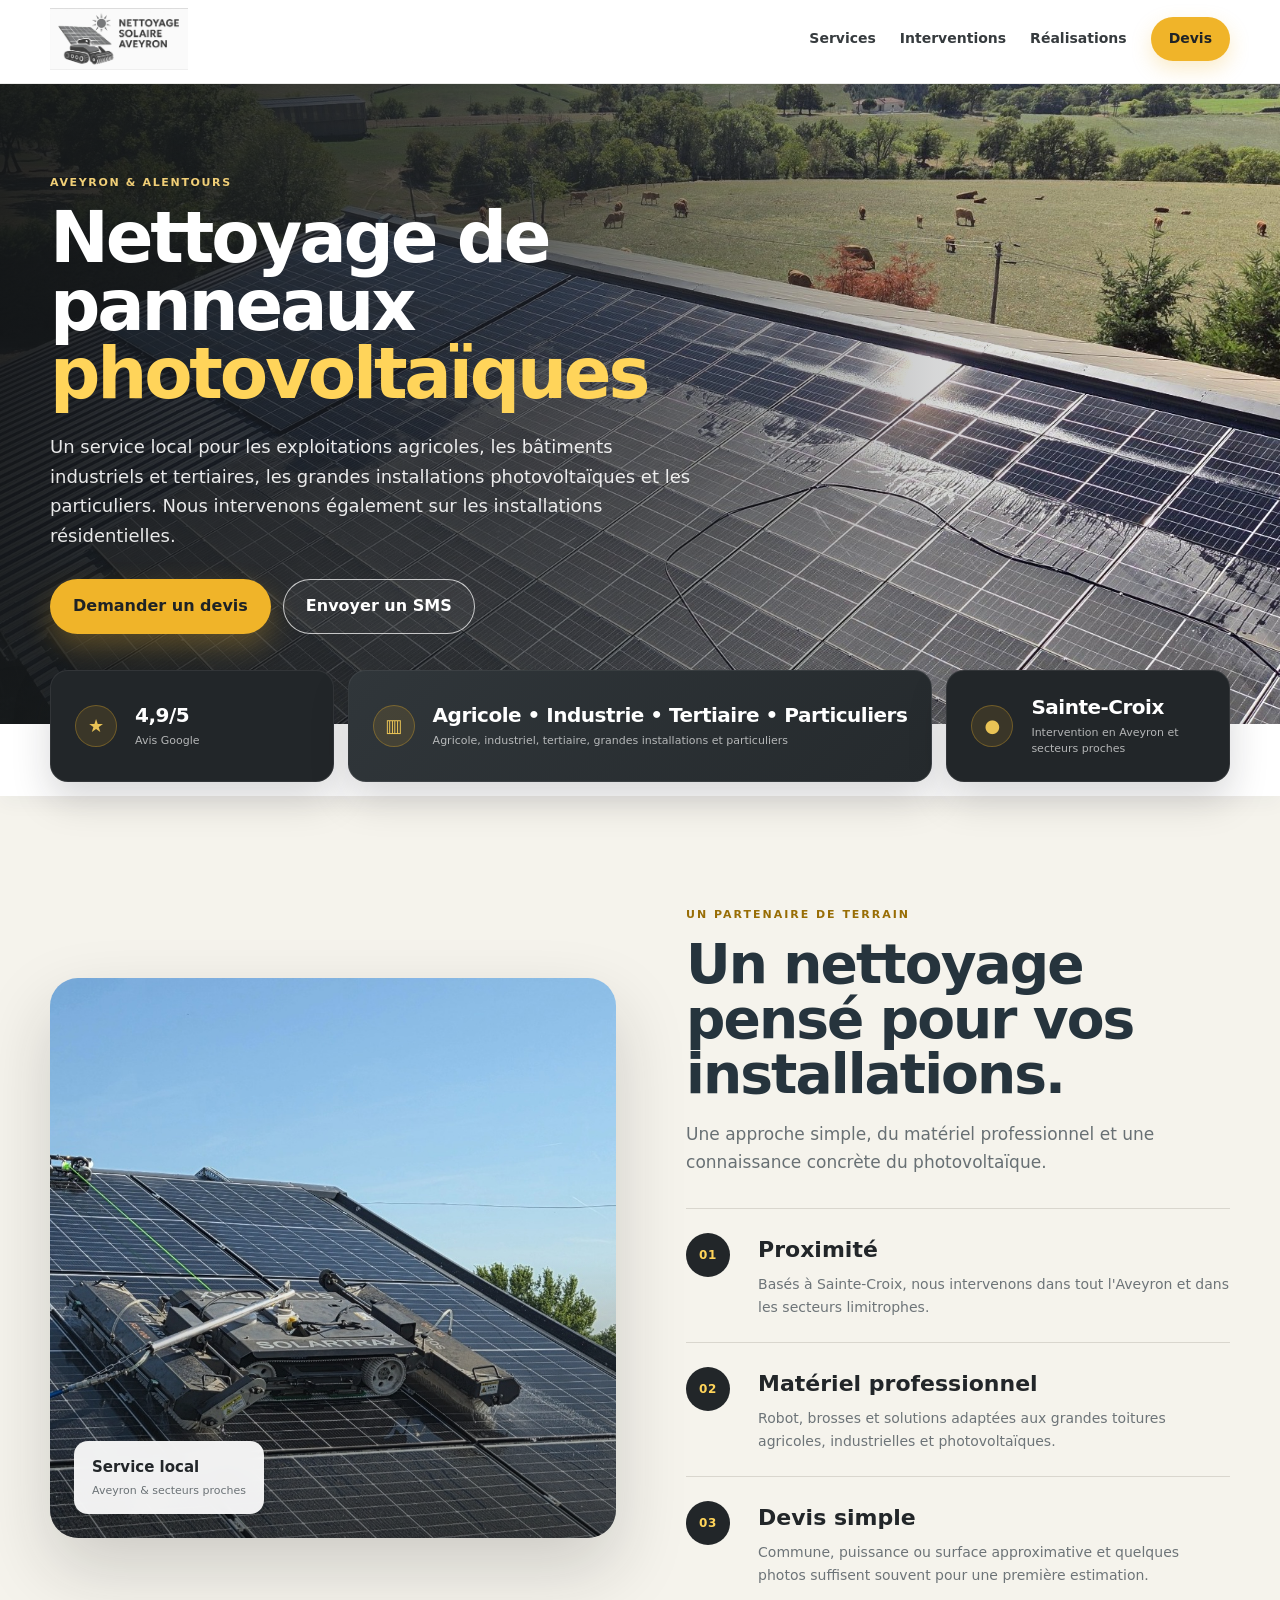
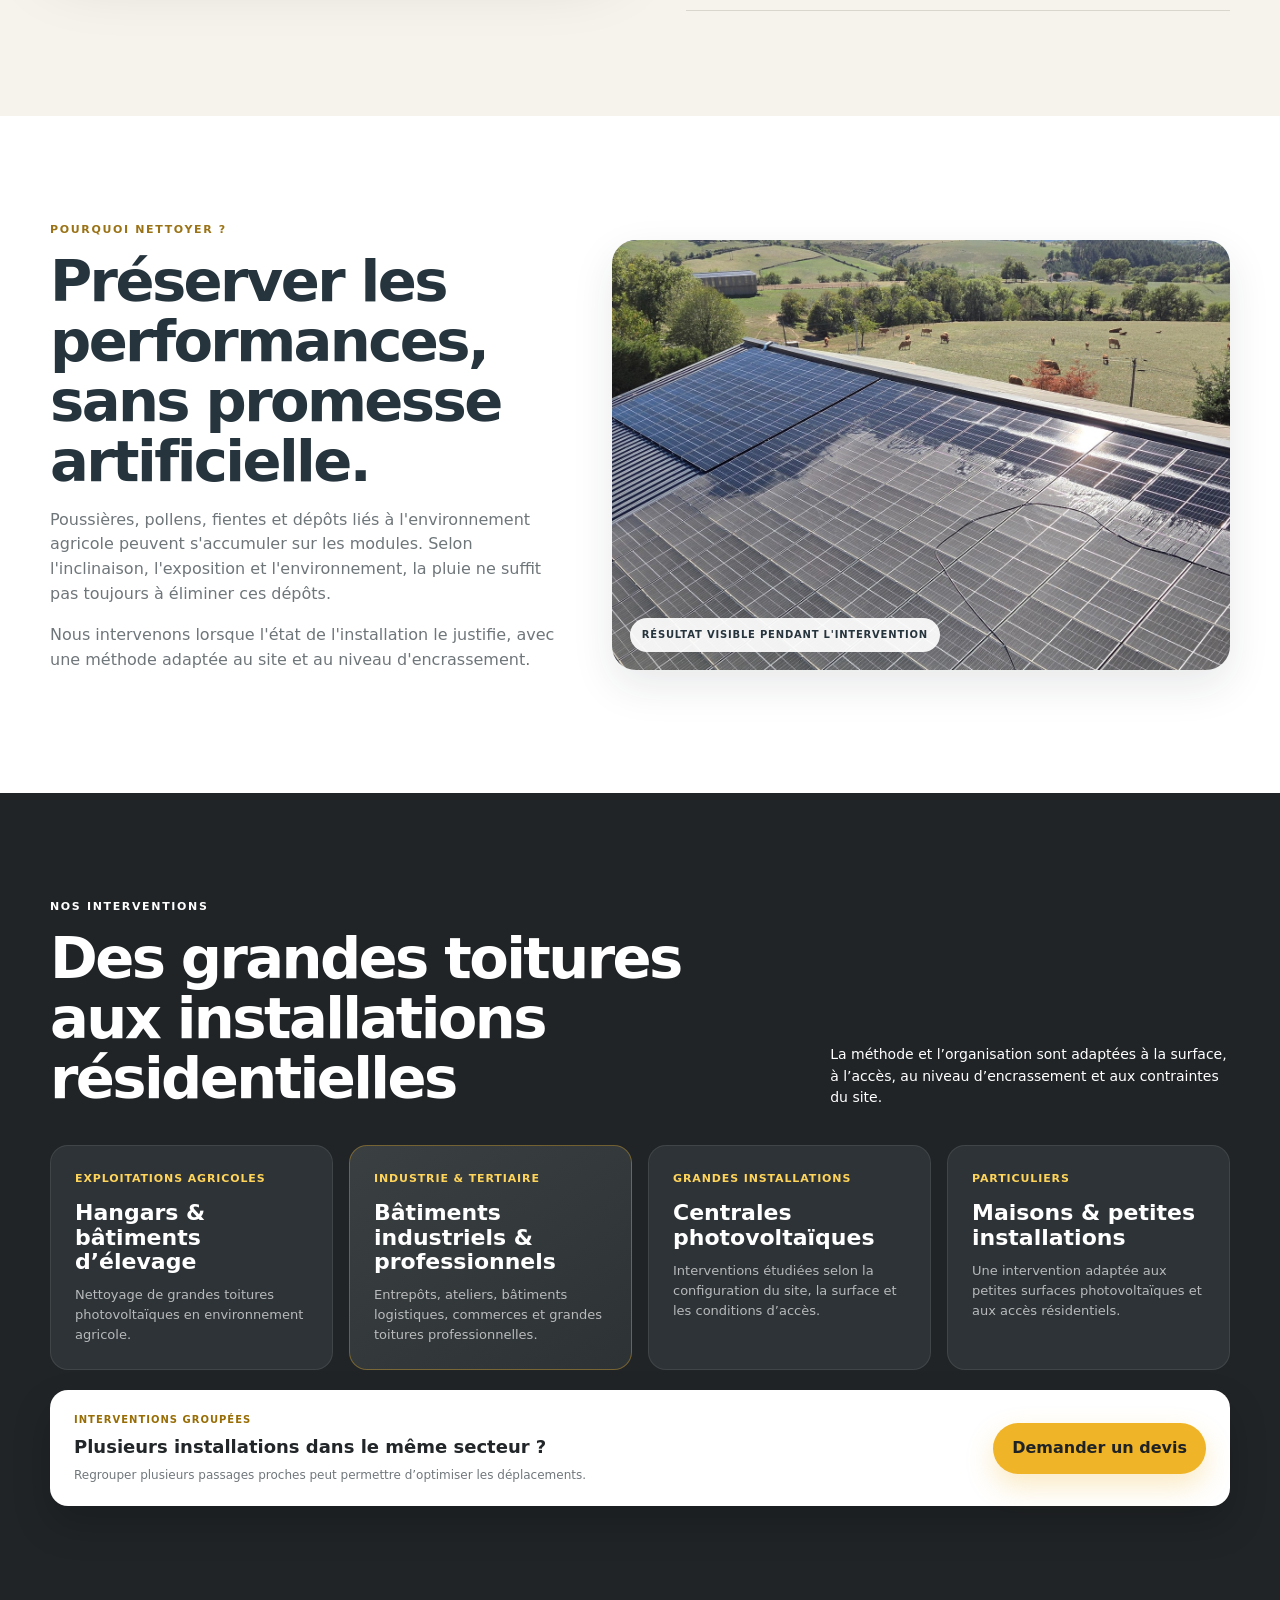
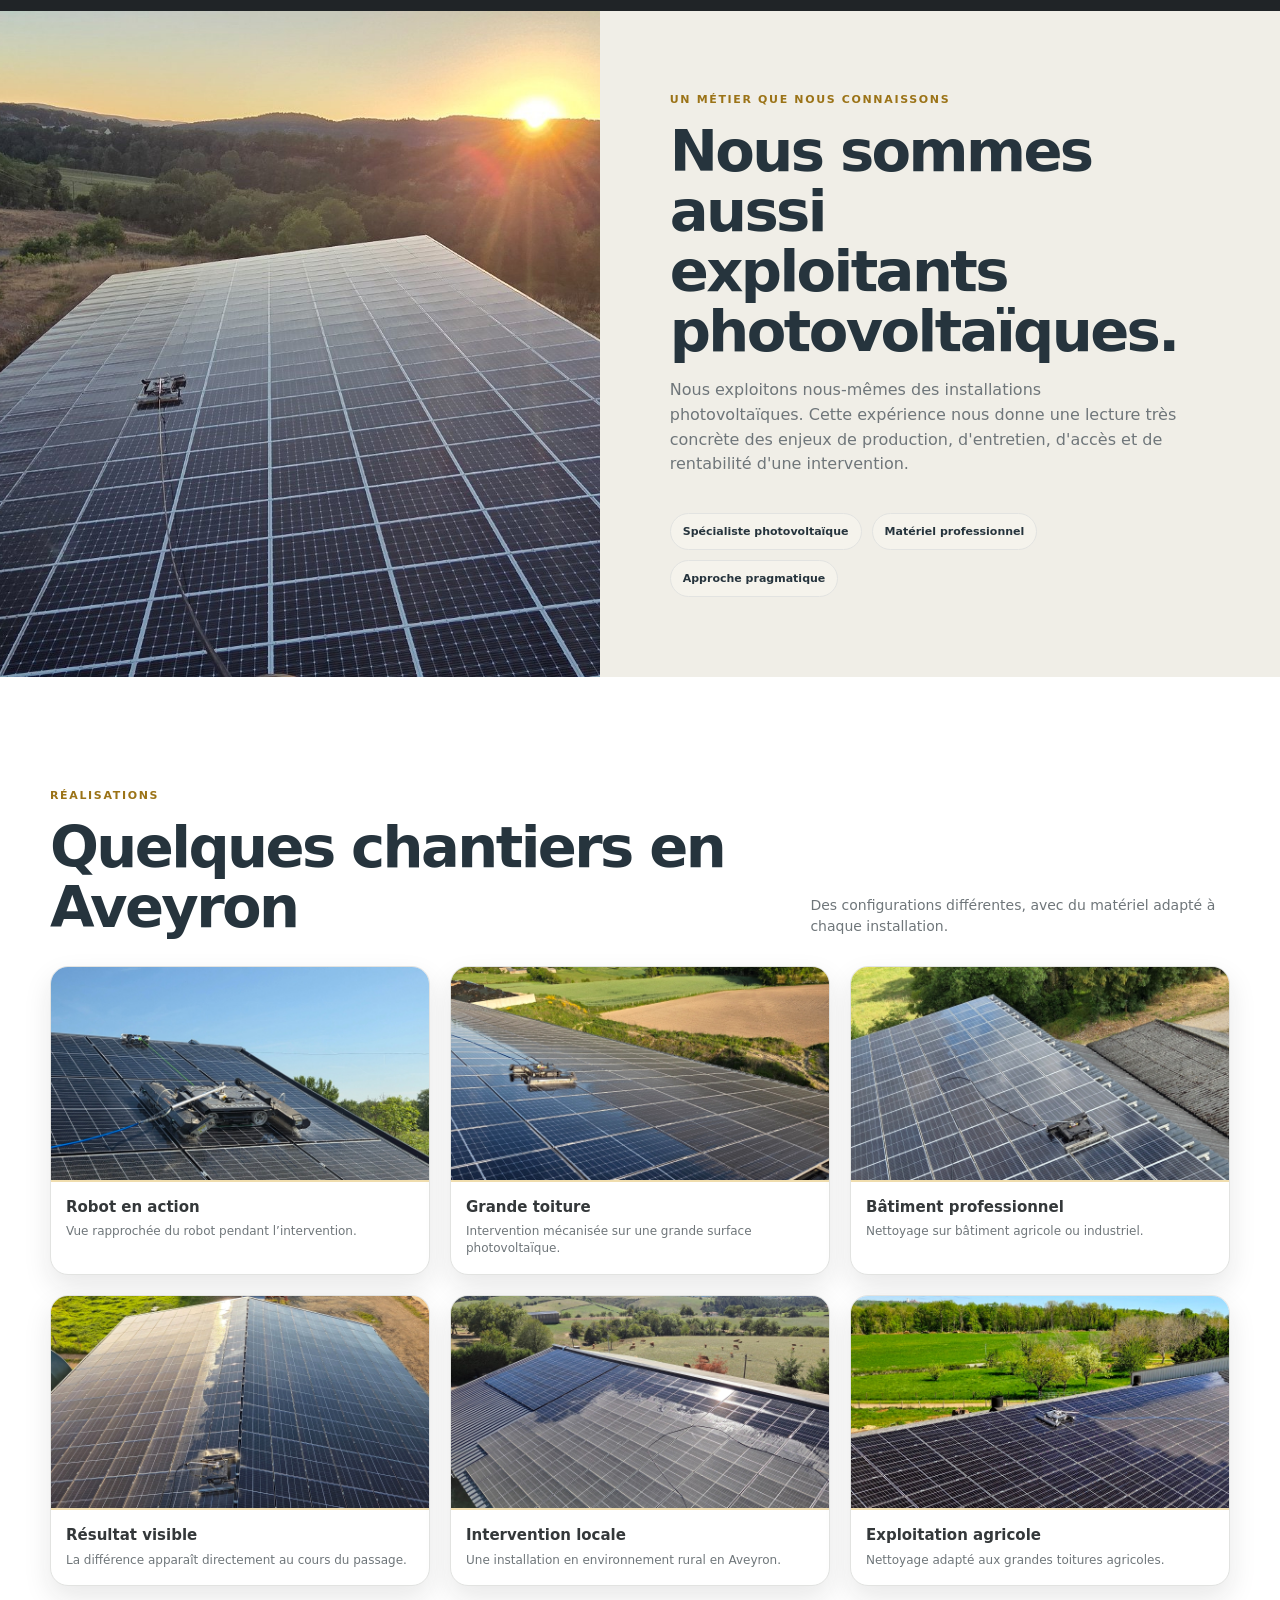
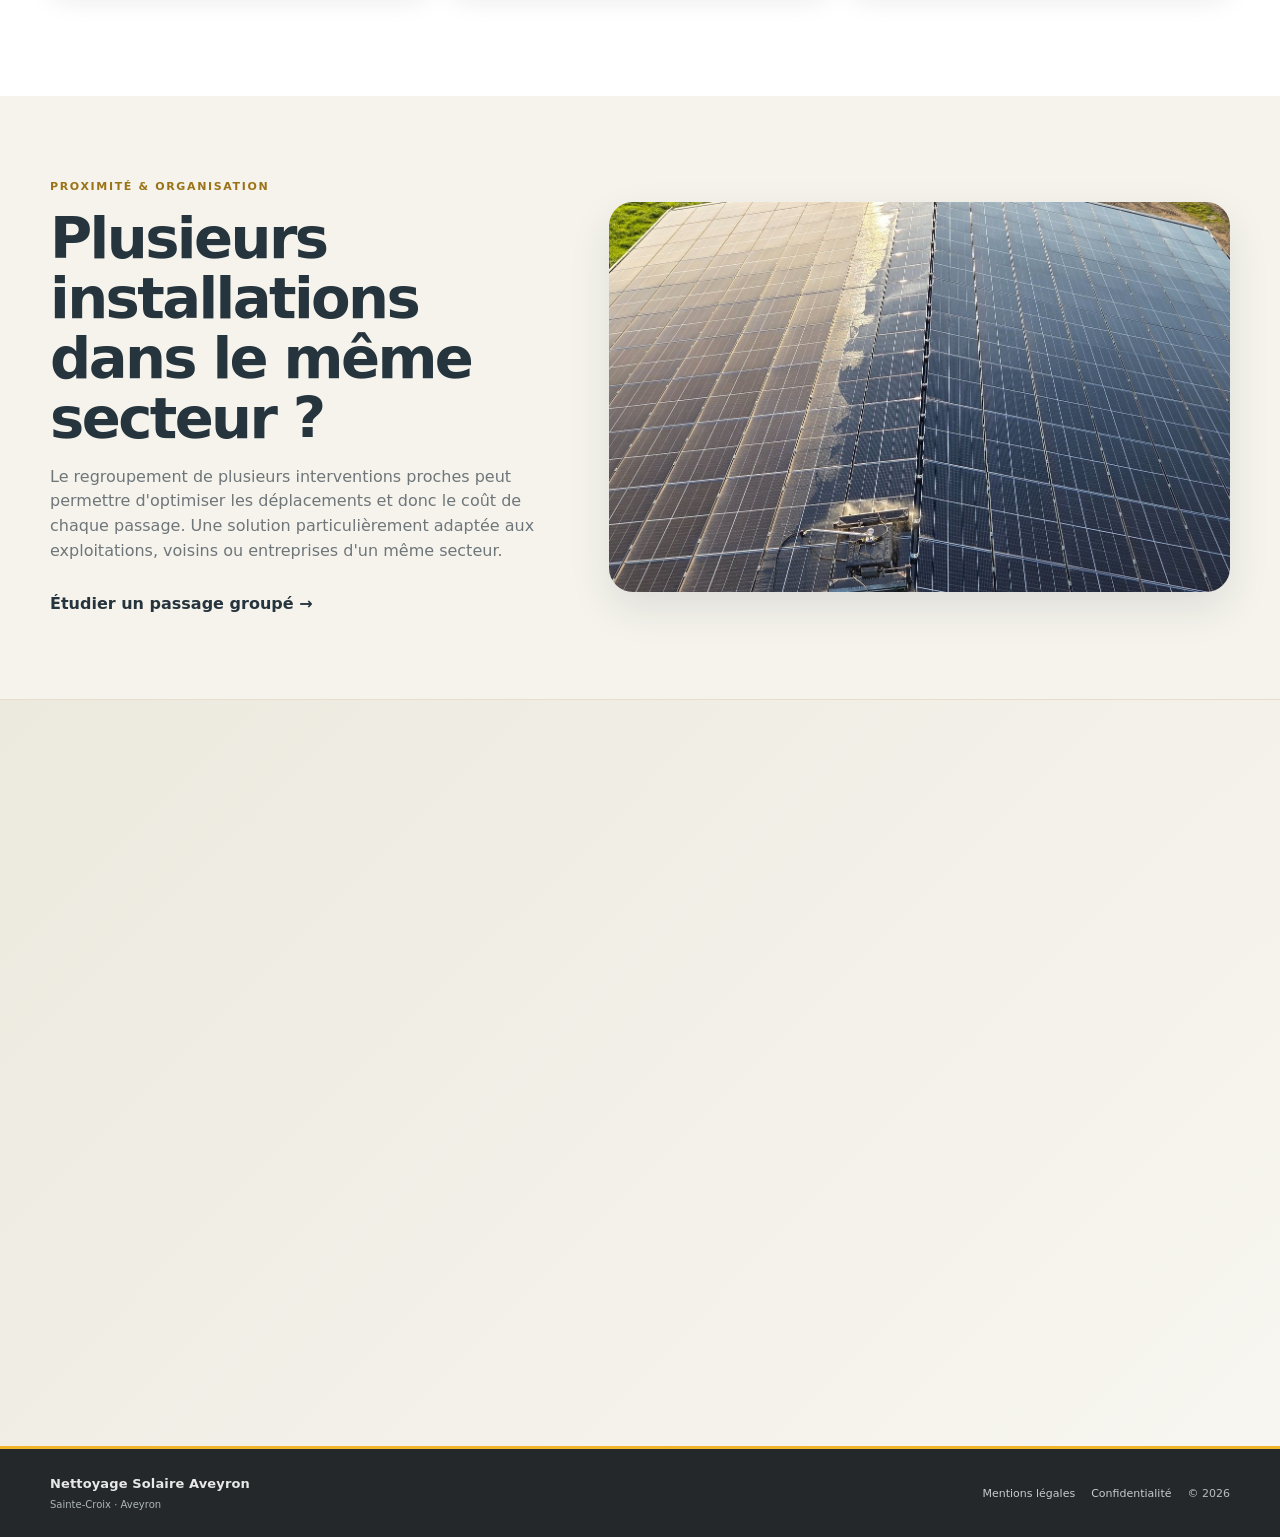
==== index.html @ ef4ace85 "Add files via upload" ====
<!doctype html>
<html lang="fr">
<head>
  <meta charset="utf-8">
  <meta name="viewport" content="width=device-width, initial-scale=1">
  <title>Nettoyage panneaux photovoltaïques Aveyron | Nettoyage Solaire Aveyron</title>
  <meta name="description" content="Nettoyage professionnel de panneaux photovoltaïques en Aveyron et aux alentours pour exploitations agricoles, bâtiments industriels et tertiaires, grandes installations photovoltaïques et particuliers.">
  <meta name="theme-color" content="#26343d">
  <meta name="robots" content="index,follow">
  <meta property="og:type" content="website">
  <meta property="og:title" content="Nettoyage Solaire Aveyron">
  <meta property="og:description" content="Nettoyage professionnel de panneaux photovoltaïques en Aveyron et aux alentours pour exploitations agricoles, bâtiments industriels et tertiaires, grandes installations photovoltaïques et particuliers.">
  <meta property="og:locale" content="fr_FR">
  <link rel="icon" href="assets/favicon-v44.png" type="image/png">
  <link rel="stylesheet" href="styles-v622.css">
  <script type="application/ld+json">
  {
    "@context":"https://schema.org",
    "@type":"LocalBusiness",
    "name":"Nettoyage Solaire Aveyron",
    "telephone":"+33678580334",
    "address":{
      "@type":"PostalAddress",
      "streetAddress":"188 Seriols",
      "postalCode":"12260",
      "addressLocality":"Sainte-Croix",
      "addressCountry":"FR"
    },
    "areaServed":[
      {"@type":"AdministrativeArea","name":"Aveyron"},
      {"@type":"Place","name":"Secteurs limitrophes selon le chantier"}
    ],
    "description":"Nettoyage professionnel de panneaux photovoltaïques en Aveyron et aux alentours."
  }
  </script>

  <style>
    /* V6.18 — logo cartes de visite */
    .brand-v618{display:inline-flex;align-items:center;height:86px;text-decoration:none;flex:0 0 auto}
    .brand-v618 img{display:block;width:auto;height:70px;max-width:205px;object-fit:contain}
    @media(max-width:980px){.brand-v618{height:80px}.brand-v618 img{height:62px;max-width:180px}}
    @media(max-width:680px){.brand-v618{height:72px}.brand-v618 img{height:52px;max-width:150px}}
  </style>
</head>
<body>
<a class="skip-link" href="#contenu">Aller au contenu</a>

<header class="site-header" id="accueil">
  <div class="container nav-wrap">
    <a class="brand-v618" href="#accueil" aria-label="Nettoyage Solaire Aveyron">
      <img src="assets/logo-cartes-visite-v618.jpg" alt="Nettoyage Solaire Aveyron">
    </a>

    <button class="nav-toggle" aria-expanded="false" aria-controls="main-nav" aria-label="Ouvrir le menu">
      <span></span><span></span><span></span>
    </button>

    <nav id="main-nav" class="main-nav" aria-label="Navigation principale">
      <a href="#services">Services</a>
      <a href="#interventions">Interventions</a>
      <a href="#realisations">Réalisations</a>
      <a class="nav-cta" href="#devis">Devis</a>
    </nav>
  </div>
</header>

<main id="contenu">
  <section class="hero">
    <img class="hero-bg" src="assets/hero-v6.jpg" alt="Nettoyage d'une grande installation photovoltaïque en Aveyron">
    <div class="hero-shade"></div>

    <div class="container hero-inner">
      <div class="hero-copy reveal">
        <p class="eyebrow">Aveyron & alentours</p>
        <h1><span class="hero-line">Nettoyage de panneaux</span><em>photovoltaïques</em></h1>
        <p class="hero-lead">
          Un service local pour les exploitations agricoles, les bâtiments industriels et tertiaires, les grandes installations photovoltaïques et les particuliers.
          Nous intervenons également sur les installations résidentielles.
        </p>

        <div class="hero-actions">
          <a class="btn btn-gold" href="#devis">Demander un devis</a>
          <a class="btn btn-outline" href="sms:+33678580334">Envoyer un SMS</a>
        </div>
      </div>
    </div>
  </section>

  <section class="proof-strip" aria-label="Nos principaux repères">
    <div class="container proof-grid">
      <div class="proof-item reveal">
        <span class="proof-icon">★</span>
        <div><strong class="proof-value">4,9/5</strong><small>Avis Google</small></div>
      </div>
      <div class="proof-item reveal">
        <span class="proof-icon">▥</span>
        <div><strong class="proof-value">Agricole • Industrie • Tertiaire • Particuliers</strong><small>Agricole, industriel, tertiaire, grandes installations et particuliers</small></div>
      </div>
      <div class="proof-item reveal">
        <span class="proof-icon">●</span>
        <div><strong class="proof-value">Sainte-Croix</strong><small>Intervention en Aveyron et secteurs proches</small></div>
      </div>
    </div>
  </section>

  <section class="section why why-v622" id="services">
    <div class="container why-layout-v622">
      <div class="why-visual-v622 reveal">
        <img src="assets/gallery-v616-robot.jpg" alt="Robot professionnel de nettoyage sur panneaux photovoltaïques">
        <div class="why-badge-v622"><strong>Service local</strong><span>Aveyron & secteurs proches</span></div>
      </div>

      <div class="why-content-v622">
        <div class="section-heading reveal">
          <p class="kicker">Un partenaire de terrain</p>
          <h2>Un nettoyage pensé pour vos installations.</h2>
          <p class="why-intro-v622">Une approche simple, du matériel professionnel et une connaissance concrète du photovoltaïque.</p>
        </div>

        <div class="benefit-list-v622">
          <article class="benefit-line-v622 reveal">
            <span class="benefit-num-v622">01</span>
            <div><h3>Proximité</h3><p>Basés à Sainte-Croix, nous intervenons dans tout l'Aveyron et dans les secteurs limitrophes.</p></div>
          </article>
          <article class="benefit-line-v622 reveal">
            <span class="benefit-num-v622">02</span>
            <div><h3>Matériel professionnel</h3><p>Robot, brosses et solutions adaptées aux grandes toitures agricoles, industrielles et photovoltaïques.</p></div>
          </article>
          <article class="benefit-line-v622 reveal">
            <span class="benefit-num-v622">03</span>
            <div><h3>Devis simple</h3><p>Commune, puissance ou surface approximative et quelques photos suffisent souvent pour une première estimation.</p></div>
          </article>
        </div>
      </div>
    </div>
  </section>

  <section class="section why-clean">
    <div class="container two-col">
      <div class="text-panel reveal">
        <p class="kicker">Pourquoi nettoyer ?</p>
        <h2>Préserver les performances, sans promesse artificielle.</h2>
        <p>
          Poussières, pollens, fientes et dépôts liés à l'environnement agricole peuvent s'accumuler sur les modules.
          Selon l'inclinaison, l'exposition et l'environnement, la pluie ne suffit pas toujours à éliminer ces dépôts.
        </p>
        <p>
          Nous intervenons lorsque l'état de l'installation le justifie, avec une méthode adaptée au site et au niveau d'encrassement.
        </p>
      </div>

      <figure class="feature-photo reveal">
        <img src="assets/resultat-v6.jpg?v=2" alt="Robot en cours de nettoyage sur une toiture photovoltaïque">
        <figcaption>Résultat visible pendant l'intervention</figcaption>
      </figure>
    </div>
  </section>

  <section class="section interventions" id="interventions">
    <div class="container">
      <div class="section-heading intervention-heading reveal">
        <div>
          <p class="kicker">Nos interventions</p>
          <h2>Des grandes toitures aux installations résidentielles</h2>
        </div>
        <p>La méthode et l’organisation sont adaptées à la surface, à l’accès, au niveau d’encrassement et aux contraintes du site.</p>
      </div>

      <div class="intervention-grid">
        <article class="intervention-card reveal">
          <span class="intervention-label">Exploitations agricoles</span>
          <strong>Hangars & bâtiments d’élevage</strong>
          <p>Nettoyage de grandes toitures photovoltaïques en environnement agricole.</p>
        </article>

        <article class="intervention-card reveal industrial-card">
          <span class="intervention-label">Industrie & tertiaire</span>
          <strong>Bâtiments industriels & professionnels</strong>
          <p>Entrepôts, ateliers, bâtiments logistiques, commerces et grandes toitures professionnelles.</p>
        </article>

        <article class="intervention-card reveal">
          <span class="intervention-label">Grandes installations</span>
          <strong>Centrales photovoltaïques</strong>
          <p>Interventions étudiées selon la configuration du site, la surface et les conditions d’accès.</p>
        </article>

        <article class="intervention-card reveal">
          <span class="intervention-label">Particuliers</span>
          <strong>Maisons & petites installations</strong>
          <p>Une intervention adaptée aux petites surfaces photovoltaïques et aux accès résidentiels.</p>
        </article>
      </div>

      <div class="grouped-callout reveal">
        <div>
          <span class="grouped-kicker">Interventions groupées</span>
          <strong>Plusieurs installations dans le même secteur ?</strong>
          <p>Regrouper plusieurs passages proches peut permettre d’optimiser les déplacements.</p>
        </div>
        <a class="btn btn-gold compact-btn" href="#devis">Demander un devis</a>
      </div>
    </div>
  </section>

  <section class="section operator">
    <div class="operator-photo reveal">
      <img src="assets/sunset-v6.jpg" alt="Grande toiture photovoltaïque au coucher du soleil">
    </div>

    <div class="operator-copy reveal">
      <p class="kicker">Un métier que nous connaissons</p>
      <h2>Nous sommes aussi exploitants photovoltaïques.</h2>
      <p>
        Nous exploitons nous-mêmes des installations photovoltaïques. Cette expérience nous donne une lecture très concrète des enjeux de production,
        d'entretien, d'accès et de rentabilité d'une intervention.
      </p>
      <div class="operator-points">
        <span>Spécialiste photovoltaïque</span>
        <span>Matériel professionnel</span>
        <span>Approche pragmatique</span>
      </div>
    </div>
  </section>

  <section class="section gallery-section" id="realisations">
    <div class="container">
      <div class="section-heading split reveal">
        <div>
          <p class="kicker">Réalisations</p>
          <h2>Quelques chantiers en Aveyron</h2>
        </div>
        <p>Des configurations différentes, avec du matériel adapté à chaque installation.</p>
      </div>

      <div class="gallery-grid gallery-grid-v616">
        <figure class="gallery-card reveal">
          <img src="assets/gallery-v616-robot.jpg" alt="Robot de nettoyage en action sur une toiture photovoltaïque" loading="lazy">
          <figcaption><strong>Robot en action</strong><span>Vue rapprochée du robot pendant l’intervention.</span></figcaption>
        </figure>
        <figure class="gallery-card reveal">
          <img src="assets/gallery-v616-large-roof.jpg" alt="Robot sur une grande toiture photovoltaïque" loading="lazy">
          <figcaption><strong>Grande toiture</strong><span>Intervention mécanisée sur une grande surface photovoltaïque.</span></figcaption>
        </figure>
        <figure class="gallery-card reveal">
          <img src="assets/gallery-v616-industrial.jpg" alt="Toiture photovoltaïque sur bâtiment professionnel" loading="lazy">
          <figcaption><strong>Bâtiment professionnel</strong><span>Nettoyage sur bâtiment agricole ou industriel.</span></figcaption>
        </figure>
        <figure class="gallery-card reveal">
          <img src="assets/gallery-v616-result.jpg" alt="Différence visible pendant le nettoyage de panneaux photovoltaïques" loading="lazy">
          <figcaption><strong>Résultat visible</strong><span>La différence apparaît directement au cours du passage.</span></figcaption>
        </figure>
        <figure class="gallery-card reveal">
          <img src="assets/gallery-v616-local.jpg" alt="Installation photovoltaïque en environnement rural en Aveyron" loading="lazy">
          <figcaption><strong>Intervention locale</strong><span>Une installation en environnement rural en Aveyron.</span></figcaption>
        </figure>
        <figure class="gallery-card reveal">
          <img src="assets/gallery-v616-agri.jpg" alt="Grande installation photovoltaïque sur exploitation agricole" loading="lazy">
          <figcaption><strong>Exploitation agricole</strong><span>Nettoyage adapté aux grandes toitures agricoles.</span></figcaption>
        </figure>
      </div>
    </div>
  </section>

  <section class="section local-price">
    <div class="container local-grid">
      <div class="local-copy reveal">
        <p class="kicker">Proximité & organisation</p>
        <h2>Plusieurs installations dans le même secteur ?</h2>
        <p>
          Le regroupement de plusieurs interventions proches peut permettre d'optimiser les déplacements et donc le coût de chaque passage.
          Une solution particulièrement adaptée aux exploitations, voisins ou entreprises d'un même secteur.
        </p>
        <a class="text-link" href="#devis">Étudier un passage groupé →</a>
      </div>

      <figure class="local-photo reveal">
        <img src="assets/grande-toiture-v6.jpg" alt="Grande toiture photovoltaïque en environnement rural">
      </figure>
    </div>
  </section>

  <section class="cta-section" id="devis">
    <div class="container cta-grid">
      <div class="cta-copy reveal">
        <p class="eyebrow">Devis</p>
        <h2>Parlons de votre <em>installation.</em></h2>
        <p>Commune, puissance ou surface approximative et numéro de téléphone suffisent pour commencer.</p>
      </div>

      <div class="contact-card contact-card-v620 reveal">
        <div class="contact-top-v620">
          <div class="contact-heading-v620">
            <span class="phone-icon">☎</span>
            <div>
              <small>Contact direct</small>
              <a class="contact-number-v620" href="tel:+33678580334">06 78 58 03 34</a>
            </div>
          </div>
          <div class="contact-actions-v620">
            <a class="contact-action-v620" href="tel:+33678580334">Appeler</a>
            <a class="contact-action-v620 secondary" href="sms:+33678580334">Envoyer un SMS</a>
          </div>
        </div>

        <div class="form-intro-v620">
          <strong>Ou préparez votre demande</strong>
          <span>Quelques informations suffisent pour un premier retour.</span>
        </div>

        <form id="quote-form">
          <div class="form-grid two">
            <label>Nom<input type="text" name="nom" required placeholder="Votre nom"></label>
            <label>Téléphone<input type="tel" name="telephone" required placeholder="06…"></label>
          </div>
          <div class="form-grid two">
            <label>Commune<input type="text" name="commune" placeholder="Votre commune"></label>
            <label>Puissance / surface approximative<input type="text" name="puissance" placeholder="Ex. 250 kWc ou 1 500 m²"></label>
          </div>
          <label>Votre demande<textarea name="message" rows="3" placeholder="Précisez si besoin le type de bâtiment ou l’accès…"></textarea></label>
          <button class="sms-btn" type="submit">Préparer mon SMS</button>
          <p class="form-note">Le message sera prérempli dans votre application SMS.</p>
        </form>
      </div>
    </div>
  </section>
</main>

<footer class="footer footer-v620">
  <div class="container footer-inner footer-inner-v620">
    <div class="footer-brand-v620">
      <strong>Nettoyage Solaire Aveyron</strong>
      <span>Sainte-Croix · Aveyron</span>
    </div>
    <div class="footer-links">
      <a href="mentions-legales.html">Mentions légales</a>
      <a href="confidentialite.html">Confidentialité</a>
      <span>© <span id="year"></span></span>
    </div>
  </div>
</footer>

<script src="script-v618.js"></script>
</body>
</html>
---- styles-v622.css ----
:root{
  --navy:#0e2d4a;
  --navy2:#173d62;
  --blue:#2f6f9f;
  --gold:#e0a520;
  --gold2:#f2bd3e;
  --cream:#f7f3ea;
  --paper:#fffdf9;
  --ink:#203140;
  --muted:#697680;
  --line:#dce3e8;
  --white:#fff;
  --green:#25b85a;
  --shadow:0 18px 50px rgba(14,45,74,.14);
}
*{box-sizing:border-box}
html{scroll-behavior:smooth}
body{margin:0;font-family:Inter,ui-sans-serif,system-ui,-apple-system,BlinkMacSystemFont,"Segoe UI",sans-serif;background:var(--paper);color:var(--ink);line-height:1.55}
a{color:inherit;text-decoration:none}
button,input,textarea{font:inherit}
img{max-width:100%}
.container{width:min(1180px,calc(100% - 40px));margin:auto}
.skip-link{position:absolute;left:-9999px}
.skip-link:focus{left:12px;top:12px;background:#fff;padding:10px;z-index:999}

.site-header{
  position:sticky;top:0;z-index:60;
  background:rgba(255,253,249,.96);
  backdrop-filter:blur(12px);
  border-bottom:1px solid rgba(220,227,232,.9);
}
.nav-wrap{height:78px;display:flex;align-items:center;justify-content:space-between;gap:30px}
.brand img{display:block;width:145px;height:auto}
.main-nav{display:flex;align-items:center;gap:28px;font-size:14px;font-weight:800;color:var(--navy)}
.nav-cta{background:linear-gradient(135deg,var(--gold2),var(--gold));padding:11px 18px;border-radius:999px;color:#12283a}
.nav-toggle{display:none;border:0;background:none;padding:8px}
.nav-toggle span{display:block;width:25px;height:2px;background:var(--navy);margin:5px 0}

.hero{position:relative;min-height:590px;display:flex;align-items:center;overflow:hidden}
.hero-bg{
  position:absolute;inset:0;width:100%;height:100%;object-fit:cover;
  animation:heroZoom 18s ease-in-out infinite alternate;
}
@keyframes heroZoom{from{transform:scale(1)}to{transform:scale(1.035)}}
.hero-shade{position:absolute;inset:0;background:linear-gradient(90deg,rgba(7,25,41,.88) 0%,rgba(7,25,41,.68) 34%,rgba(7,25,41,.20) 63%,rgba(7,25,41,.03) 100%)}
.hero-inner{position:relative;z-index:2}
.hero-copy{max-width:620px;color:#fff;padding:50px 0}
.eyebrow,.kicker{margin:0 0 14px;text-transform:uppercase;letter-spacing:.15em;font-size:11px;font-weight:900}
.eyebrow{color:#ffd166}
.kicker{color:var(--blue)}
h1,h2{margin:0;line-height:1.04;letter-spacing:-.045em}
h1{font-size:clamp(52px,6vw,78px)}
h1 em,.cta-copy h2 em{font-style:normal;color:#f2bf3f}
h2{font-size:clamp(38px,4.5vw,58px);color:var(--navy)}
.hero-lead{font-size:18px;max-width:580px;margin:24px 0 0;color:rgba(255,255,255,.9)}
.hero-actions{display:flex;gap:12px;flex-wrap:wrap;margin-top:28px}
.btn{display:inline-flex;align-items:center;justify-content:center;border-radius:999px;padding:14px 22px;font-weight:900;border:1px solid transparent;transition:transform .2s ease,box-shadow .2s ease}
.btn:hover{transform:translateY(-2px)}
.btn-gold{background:linear-gradient(135deg,var(--gold2),var(--gold));color:#14293d;box-shadow:0 12px 24px rgba(224,165,32,.25)}
.btn-outline{border-color:rgba(255,255,255,.65);color:#fff;background:rgba(255,255,255,.04)}

.proof-strip{background:#fff;border-bottom:1px solid var(--line)}
.proof-grid{display:grid;grid-template-columns:repeat(3,1fr)}
.proof-item{display:flex;align-items:center;gap:15px;padding:23px 30px;border-right:1px solid var(--line)}
.proof-item:last-child{border-right:0}
.proof-icon{font-size:30px;color:var(--gold)}
.proof-item strong{display:block;color:var(--navy);font-size:22px}
.proof-item small{display:block;color:var(--muted);font-size:12px}

.section{padding:82px 0}
.section-heading{margin-bottom:36px}
.section-heading h2{margin-top:0}
.section-heading.split,.tariff-heading{display:flex;align-items:end;justify-content:space-between;gap:40px}
.section-heading.split>p,.tariff-heading>p{max-width:470px;margin:0;color:var(--muted);font-size:14px}

.why{background:var(--paper)}
.benefit-grid{display:grid;grid-template-columns:repeat(3,1fr);gap:18px}
.benefit{
  background:#fff;border:1px solid var(--line);border-radius:20px;padding:25px;
  box-shadow:0 8px 26px rgba(14,45,74,.06);
  transition:transform .25s ease,box-shadow .25s ease;
}
.benefit:hover{transform:translateY(-5px);box-shadow:var(--shadow)}
.benefit-icon{
  width:44px;height:44px;border-radius:50%;display:grid;place-items:center;
  background:linear-gradient(135deg,#f3c75a,#d99b14);color:#fff;font-weight:900;font-size:20px;margin-bottom:16px
}
.benefit h3{margin:0 0 8px;color:var(--navy);font-size:22px}
.benefit p{margin:0;color:var(--muted);font-size:14px}

.why-clean{background:var(--cream)}
.two-col{display:grid;grid-template-columns:.9fr 1.1fr;gap:56px;align-items:center}
.text-panel p:not(.kicker){color:var(--muted)}
.feature-photo{margin:0;position:relative;overflow:hidden;border-radius:24px;box-shadow:var(--shadow)}
.feature-photo img{display:block;width:100%;height:430px;object-fit:cover;transition:transform .5s ease}
.feature-photo:hover img{transform:scale(1.03)}
.feature-photo figcaption{
  position:absolute;left:18px;bottom:18px;background:rgba(255,255,255,.92);color:var(--navy);
  padding:9px 12px;border-radius:999px;font-size:10px;font-weight:900;text-transform:uppercase;letter-spacing:.08em
}

.tariffs{background:linear-gradient(135deg,#f6f9fb,#eef4f8)}
.tariff-grid{display:grid;grid-template-columns:repeat(3,1fr);gap:18px}
.tariff-card{
  background:#fff;border:1px solid var(--line);border-radius:18px;padding:24px;
  transition:transform .25s ease,box-shadow .25s ease
}
.tariff-card:hover{transform:translateY(-5px);box-shadow:var(--shadow)}
.tariff-label{display:block;font-size:12px;font-weight:900;color:var(--navy);margin-bottom:12px}
.tariff-card strong{display:block;font-size:28px;color:var(--gold);line-height:1.05;margin-bottom:10px}
.tariff-card p{margin:0;color:var(--muted);font-size:13px}
.accent-card{background:linear-gradient(135deg,#fff9e9,#fff)}
.fine-print{margin:15px 0 0;color:var(--muted);font-size:10px}

.operator{
  padding:0;display:grid;grid-template-columns:1.05fr .95fr;min-height:560px;background:#fff
}
.operator-photo img{display:block;width:100%;height:100%;object-fit:cover}
.operator-copy{padding:80px 8vw 80px 70px;display:flex;flex-direction:column;justify-content:center}
.operator-copy p:not(.kicker){color:var(--muted)}
.operator-points{display:flex;flex-wrap:wrap;gap:10px;margin-top:20px}
.operator-points span{padding:9px 12px;border-radius:999px;background:var(--cream);border:1px solid var(--line);font-size:11px;font-weight:800;color:var(--navy)}

.gallery-section{background:#fff}
.gallery-grid{display:grid;grid-template-columns:repeat(4,1fr);gap:16px}
.gallery-card{margin:0;background:#fff;border:1px solid var(--line);border-radius:18px;overflow:hidden;box-shadow:0 8px 22px rgba(14,45,74,.06)}
.gallery-card img{width:100%;height:220px;object-fit:cover;display:block;transition:transform .45s ease}
.gallery-card:hover img{transform:scale(1.035)}
.gallery-card figcaption{padding:14px 15px 16px}
.gallery-card strong{display:block;color:var(--navy);font-size:14px;margin-bottom:4px}
.gallery-card span{display:block;color:var(--muted);font-size:11px}

.local-price{background:var(--cream)}
.local-grid{display:grid;grid-template-columns:.9fr 1.1fr;gap:50px;align-items:center}
.local-copy p:not(.kicker){color:var(--muted)}
.text-link{display:inline-block;margin-top:12px;color:var(--navy);font-weight:900}
.local-photo{margin:0;border-radius:24px;overflow:hidden;box-shadow:var(--shadow)}
.local-photo img{display:block;width:100%;height:390px;object-fit:cover;transition:transform .5s ease}
.local-photo:hover img{transform:scale(1.03)}

.cta-section{position:relative;background:linear-gradient(135deg,#0d2b47,#173f64);color:#fff;padding:76px 0}
.cta-grid{display:grid;grid-template-columns:.9fr 1.1fr;gap:70px;align-items:start}
.cta-copy h2{color:#fff}
.cta-copy p:not(.eyebrow){color:#d7e2ea}
.contact-card{background:#fff;color:var(--ink);border-radius:24px;padding:28px;box-shadow:0 20px 50px rgba(0,0,0,.18)}
.phone-row{display:flex;align-items:center;gap:14px;margin-bottom:22px}
.phone-icon{width:46px;height:46px;border-radius:50%;display:grid;place-items:center;background:linear-gradient(135deg,var(--gold2),var(--gold));color:#fff;font-size:20px}
.phone-row small{display:block;color:var(--muted);font-size:11px}
.phone-row a{display:block;font-size:24px;font-weight:900;color:var(--navy)}
.form-grid{display:grid;gap:14px}
.form-grid.two{grid-template-columns:1fr 1fr}
#quote-form label{display:flex;flex-direction:column;gap:6px;margin-bottom:13px;font-size:11px;font-weight:850;color:#53636f}
#quote-form input,#quote-form textarea{width:100%;border:1px solid #d9e1e6;background:#fff;padding:11px 12px;border-radius:10px;outline:none}
#quote-form input:focus,#quote-form textarea:focus{border-color:#8ab0ca;box-shadow:0 0 0 3px rgba(47,111,159,.12)}
.whatsapp-btn{width:100%;border:0;border-radius:12px;padding:14px;background:linear-gradient(135deg,#2dcc6c,#20a94f);color:#fff;font-weight:900;cursor:pointer}
.form-note{text-align:center;margin:9px 0 0;color:var(--muted);font-size:10px}

.footer{background:#081f34;color:#dce6ed;padding:30px 0}
.footer-inner{display:flex;align-items:center;justify-content:space-between;gap:30px}
.footer img{display:block;width:135px;background:#fff;border-radius:12px;padding:4px}
.footer-links{display:flex;gap:16px;flex-wrap:wrap;font-size:11px;color:#a4b5c1}

/* Animations */
.reveal{opacity:0;transform:translateY(18px);transition:opacity .55s ease,transform .55s ease}
.reveal.visible{opacity:1;transform:none}
@media(prefers-reduced-motion:reduce){
  *{scroll-behavior:auto!important}
  .reveal{opacity:1!important;transform:none!important;transition:none!important}
  .hero-bg{animation:none!important}
  .benefit,.tariff-card,.gallery-card img,.feature-photo img,.local-photo img{transition:none!important}
}

@media(max-width:980px){
  .main-nav{position:absolute;top:78px;left:0;right:0;display:none;flex-direction:column;align-items:flex-start;background:#fff;padding:22px;border-bottom:1px solid var(--line)}
  .main-nav.open{display:flex}
  .nav-toggle{display:block}
  .proof-grid,.benefit-grid,.tariff-grid{grid-template-columns:1fr}
  .proof-item{border-right:0;border-bottom:1px solid var(--line)}
  .two-col,.operator,.local-grid,.cta-grid{grid-template-columns:1fr}
  .operator-copy{padding:58px 28px}
  .operator-photo{min-height:360px}
  .gallery-grid{grid-template-columns:1fr 1fr}
}
@media(max-width:680px){
  .container{width:min(100% - 28px,1180px)}
  .brand img{width:120px}
  .hero{min-height:560px}
  .hero-shade{background:linear-gradient(90deg,rgba(7,25,41,.9),rgba(7,25,41,.58))}
  h1{font-size:46px}
  .section{padding:60px 0}
  .section-heading.split,.tariff-heading{display:block}
  .section-heading.split>p,.tariff-heading>p{margin-top:12px}
  .feature-photo img,.local-photo img{height:300px}
  .gallery-grid{grid-template-columns:1fr}
  .gallery-card img{height:240px}
  .form-grid.two{grid-template-columns:1fr}
  .footer-inner{flex-direction:column;align-items:flex-start}
}


/* ===== V6.1 : finitions header, hero et preuves ===== */

/* Logo plus discret et entièrement contenu dans le header */
.nav-wrap{
  height:84px;
}
.brand{
  display:flex;
  align-items:center;
  height:84px;
  overflow:hidden;
}
.brand img{
  width:116px;
  max-height:76px;
  object-fit:contain;
}

/* Hero : titre un peu plus compact sur desktop */
.hero-copy{
  max-width:690px;
}
.hero-copy h1{
  font-size:clamp(50px,5vw,70px);
  max-width:680px;
}
.keep-line{
  white-space:nowrap;
}

/* Bande de preuves : davantage de hiérarchie */
.proof-strip{
  box-shadow:0 8px 18px rgba(14,45,74,.04);
}
.proof-grid{
  align-items:stretch;
}
.proof-item{
  min-height:118px;
  padding:26px 32px;
}
.proof-item > div{
  display:flex;
  flex-direction:column;
  justify-content:center;
}
.proof-value{
  font-size:26px !important;
  line-height:1.05;
  letter-spacing:-.025em;
  color:var(--navy);
}
.proof-item small{
  margin-top:6px;
  font-size:11px;
  line-height:1.35;
  color:#7a8790;
}

/* Les icônes deviennent secondaires */
.proof-icon{
  font-size:24px;
  opacity:.9;
}

/* Desktop : éviter un logo qui déborde visuellement */
@media(min-width:981px){
  .site-header{
    min-height:84px;
  }
}

/* Tablette */
@media(max-width:980px){
  .nav-wrap{height:78px}
  .brand{height:78px}
  .brand img{width:108px;max-height:70px}
}

/* Mobile */
@media(max-width:680px){
  .brand img{width:96px;max-height:64px}
  .hero-copy h1{
    font-size:43px;
    max-width:100%;
  }
  .keep-line{
    white-space:normal;
  }
  .proof-item{
    min-height:auto;
    padding:18px 0;
  }
  .proof-value{
    font-size:23px !important;
  }
}


/* ===== V6.2 : polish final du haut de page ===== */

/* Logo : un peu plus présent que V6.1 sans déborder */
.nav-wrap{
  height:82px;
}
.brand{
  height:82px;
}
.brand img{
  width:128px;
  max-height:76px;
}

/* Titre : 2 lignes nettes sur desktop */
.hero-copy{
  max-width:760px;
}
.hero-copy h1{
  max-width:760px;
  font-size:clamp(48px,4.2vw,64px);
}
.hero-line{
  display:block;
}

/* Bande de preuves */
.proof-item{
  gap:18px;
}
.proof-value{
  white-space:nowrap;
}
.proof-value span{
  display:inline-block;
}

/* Légère réduction du vide visuel dans le header */
.main-nav{
  gap:24px;
}

@media(max-width:980px){
  .nav-wrap,.brand{height:78px}
  .brand img{width:116px;max-height:70px}
}

@media(max-width:680px){
  .brand img{width:98px;max-height:62px}
  .hero-copy h1{
    font-size:43px;
    max-width:100%;
  }
  .hero-line{
    display:block;
  }
}


/* ===== V6.3 : logo de header réellement lisible ===== */
.nav-wrap{
  height:94px;
}

.brand-lockup{
  height:94px;
  display:flex;
  align-items:center;
  gap:14px;
  overflow:visible;
}

.brand-lockup img{
  width:88px;
  height:82px;
  max-height:none;
  object-fit:contain;
  flex:0 0 auto;
}

.brand-copy{
  display:flex;
  flex-direction:column;
  line-height:1.02;
  color:var(--navy);
}

.brand-copy strong{
  font-size:18px;
  font-weight:900;
  letter-spacing:-.025em;
  white-space:nowrap;
}

.brand-copy small{
  margin-top:5px;
  color:var(--gold);
  font-size:11px;
  font-weight:900;
  letter-spacing:.18em;
  text-transform:uppercase;
}

/* Menu mieux centré dans le bandeau plus haut */
.main-nav{
  align-self:center;
}

/* Valeurs statiques : priorité à la lisibilité commerciale */
.proof-value{
  min-width:max-content;
}

@media(max-width:980px){
  .nav-wrap,
  .brand-lockup{
    height:84px;
  }

  .brand-lockup img{
    width:75px;
    height:70px;
  }

  .brand-copy strong{
    font-size:16px;
  }
}

@media(max-width:680px){
  .nav-wrap,
  .brand-lockup{
    height:78px;
  }

  .brand-lockup{
    gap:9px;
  }

  .brand-lockup img{
    width:61px;
    height:58px;
  }

  .brand-copy strong{
    font-size:13px;
  }

  .brand-copy small{
    font-size:9px;
    margin-top:3px;
  }
}


/* ===== V6.4 : logo horizontal en une seule image ===== */
.nav-wrap{
  height:94px;
}

.brand-v64{
  height:94px;
  display:flex;
  align-items:center;
  overflow:visible;
}

.brand-v64 img{
  width:300px;
  height:auto;
  max-height:84px;
  object-fit:contain;
  display:block;
}

@media(max-width:980px){
  .nav-wrap,
  .brand-v64{
    height:84px;
  }

  .brand-v64 img{
    width:260px;
    max-height:74px;
  }
}

@media(max-width:680px){
  .nav-wrap,
  .brand-v64{
    height:76px;
  }

  .brand-v64 img{
    width:205px;
    max-height:66px;
  }
}


/* ===== V6.5 : sans prix publics + bâtiments industriels ===== */

/* Les ancres ne passent plus sous le header sticky */
section[id]{
  scroll-margin-top:110px;
}

/* Un peu moins d'air dans la première section */
.why{
  padding-top:68px;
  padding-bottom:68px;
}

/* Nouvelle section interventions */
.interventions{
  background:linear-gradient(135deg,#f6f9fb,#eef4f8);
}

.intervention-heading{
  display:flex;
  align-items:end;
  justify-content:space-between;
  gap:40px;
}

.intervention-heading > p{
  max-width:480px;
  margin:0;
  color:var(--muted);
  font-size:14px;
}

.intervention-grid{
  display:grid;
  grid-template-columns:repeat(4,1fr);
  gap:16px;
}

.intervention-card{
  background:#fff;
  border:1px solid var(--line);
  border-radius:18px;
  padding:24px;
  box-shadow:0 8px 22px rgba(14,45,74,.05);
  transition:transform .25s ease,box-shadow .25s ease;
}

.intervention-card:hover{
  transform:translateY(-4px);
  box-shadow:var(--shadow);
}

.intervention-label{
  display:block;
  color:var(--blue);
  font-size:11px;
  font-weight:900;
  text-transform:uppercase;
  letter-spacing:.08em;
  margin-bottom:14px;
}

.intervention-card strong{
  display:block;
  color:var(--navy);
  font-size:22px;
  line-height:1.12;
  margin-bottom:10px;
}

.intervention-card p{
  margin:0;
  color:var(--muted);
  font-size:13px;
}

.grouped-callout{
  margin-top:20px;
  padding:22px 24px;
  border-radius:18px;
  display:flex;
  align-items:center;
  justify-content:space-between;
  gap:24px;
  background:#fff8e7;
  border:1px solid #f0ddaa;
}

.grouped-kicker{
  display:block;
  color:var(--gold);
  text-transform:uppercase;
  letter-spacing:.1em;
  font-size:10px;
  font-weight:900;
  margin-bottom:5px;
}

.grouped-callout strong{
  display:block;
  color:var(--navy);
  font-size:18px;
}

.grouped-callout p{
  margin:5px 0 0;
  color:var(--muted);
  font-size:12px;
}

.compact-btn{
  white-space:nowrap;
  padding:12px 18px;
}

@media(max-width:1100px){
  .intervention-grid{
    grid-template-columns:repeat(2,1fr);
  }
}

@media(max-width:680px){
  section[id]{
    scroll-margin-top:90px;
  }

  .why{
    padding-top:54px;
    padding-bottom:54px;
  }

  .intervention-heading{
    display:block;
  }

  .intervention-heading > p{
    margin-top:12px;
  }

  .intervention-grid{
    grid-template-columns:1fr;
  }

  .grouped-callout{
    align-items:flex-start;
    flex-direction:column;
  }
}


/* ===== V6.9 : finition commerciale ===== */

.industrial-card{
  background:linear-gradient(145deg,#fffdf8,#fff7df);
  border-color:#efdca8;
}

.intervention-card strong{
  min-height:50px;
}

.gallery-section .section-heading{
  margin-bottom:28px;
}

.gallery-card{
  transition:transform .25s ease,box-shadow .25s ease;
}
.gallery-card:hover{
  transform:translateY(-4px);
  box-shadow:var(--shadow);
}

.cta-copy{
  max-width:520px;
}

.form-note{
  line-height:1.45;
  max-width:480px;
  margin-left:auto;
  margin-right:auto;
}

@media(max-width:680px){
  .intervention-card strong{
    min-height:auto;
  }
}


/* ===== V6.10 : logo header corrigé ===== */
.nav-wrap{
  height:92px;
}

.brand-v610{
  height:92px;
  display:flex;
  align-items:center;
  gap:12px;
  overflow:visible;
}

.brand-v610 img{
  width:78px;
  height:78px;
  object-fit:contain;
  display:block;
  flex:0 0 auto;
}

.brand-copy-v610{
  display:flex;
  flex-direction:column;
  line-height:1;
  color:var(--navy);
}

.brand-copy-v610 strong{
  font-size:18px;
  font-weight:900;
  letter-spacing:-.02em;
  white-space:nowrap;
}

.brand-copy-v610 small{
  margin-top:6px;
  color:var(--gold);
  font-size:10px;
  font-weight:900;
  letter-spacing:.18em;
  text-transform:uppercase;
}

@media(max-width:980px){
  .nav-wrap,
  .brand-v610{
    height:84px;
  }

  .brand-v610 img{
    width:68px;
    height:68px;
  }

  .brand-copy-v610 strong{
    font-size:16px;
  }
}

@media(max-width:680px){
  .nav-wrap,
  .brand-v610{
    height:76px;
  }

  .brand-v610{
    gap:8px;
  }

  .brand-v610 img{
    width:58px;
    height:58px;
  }

  .brand-copy-v610 strong{
    font-size:13px;
  }

  .brand-copy-v610 small{
    margin-top:4px;
    font-size:8px;
  }
}


/* ===== V6.11 : header logo compact + galerie HD ===== */

/* Nouveau bloc marque indépendant de tous les anciens styles .brand */
.nav-wrap{
  height:86px !important;
}

.brand-v611{
  display:inline-flex !important;
  align-items:center !important;
  gap:11px !important;
  width:auto !important;
  min-width:0 !important;
  max-width:none !important;
  height:86px !important;
  padding:0 !important;
  margin:0 !important;
  overflow:visible !important;
  background:transparent !important;
  border:0 !important;
  box-shadow:none !important;
  flex:0 0 auto !important;
}

.brand-v611 img{
  display:block !important;
  width:66px !important;
  height:66px !important;
  max-width:66px !important;
  max-height:66px !important;
  object-fit:contain !important;
  margin:0 !important;
  padding:0 !important;
  background:transparent !important;
}

.brand-text-v611{
  display:flex !important;
  flex-direction:column !important;
  justify-content:center !important;
  width:auto !important;
  min-width:0 !important;
  line-height:1 !important;
  color:var(--navy) !important;
}

.brand-text-v611 strong{
  display:block !important;
  font-size:18px !important;
  line-height:1.05 !important;
  font-weight:900 !important;
  letter-spacing:-.025em !important;
  white-space:nowrap !important;
}

.brand-text-v611 small{
  display:block !important;
  margin-top:5px !important;
  font-size:9px !important;
  line-height:1 !important;
  font-weight:900 !important;
  letter-spacing:.17em !important;
  text-transform:uppercase !important;
  color:var(--gold) !important;
}

/* Galerie : utiliser les vrais pixels des nouvelles photos, sans zoom excessif */
.gallery-grid{
  align-items:stretch;
}
.gallery-card img{
  width:100% !important;
  height:245px !important;
  object-fit:cover !important;
  object-position:center !important;
  image-rendering:auto !important;
}
.gallery-card:hover img{
  transform:scale(1.018) !important;
}

@media(max-width:980px){
  .nav-wrap,
  .brand-v611{
    height:80px !important;
  }
  .brand-v611 img{
    width:60px !important;
    height:60px !important;
    max-width:60px !important;
    max-height:60px !important;
  }
  .brand-text-v611 strong{
    font-size:16px !important;
  }
}

@media(max-width:680px){
  .nav-wrap,
  .brand-v611{
    height:72px !important;
  }
  .brand-v611{
    gap:8px !important;
  }
  .brand-v611 img{
    width:52px !important;
    height:52px !important;
    max-width:52px !important;
    max-height:52px !important;
  }
  .brand-text-v611 strong{
    font-size:13px !important;
  }
  .brand-text-v611 small{
    font-size:8px !important;
    margin-top:4px !important;
  }
  .gallery-card img{
    height:230px !important;
  }
}


/* ===== V6.14 : galerie plus lisible ===== */
.gallery-grid{grid-template-columns:repeat(2,minmax(0,1fr)) !important;gap:18px !important;}
.gallery-card img{height:320px !important;object-fit:cover !important;object-position:center !important;}
@media(max-width:980px){.gallery-grid{grid-template-columns:1fr 1fr !important;}.gallery-card img{height:260px !important;}}
@media(max-width:680px){.gallery-grid{grid-template-columns:1fr !important;}.gallery-card img{height:240px !important;}}


/* ===== V6.15 : galerie 3 photos, plus lisible ===== */
.gallery-grid-v615{
  grid-template-columns:repeat(3,minmax(0,1fr)) !important;
  gap:20px !important;
}
.gallery-grid-v615 .gallery-card img{
  width:100% !important;
  height:auto !important;
  aspect-ratio:16/9 !important;
  object-fit:cover !important;
  object-position:center !important;
  transform:none !important;
}
.gallery-grid-v615 .gallery-card:hover img{
  transform:none !important;
}
.gallery-grid-v615 .gallery-card strong{
  font-size:15px !important;
}
.gallery-grid-v615 .gallery-card span{
  font-size:12px !important;
}
@media(max-width:980px){
  .gallery-grid-v615{grid-template-columns:1fr 1fr !important;}
}
@media(max-width:680px){
  .gallery-grid-v615{grid-template-columns:1fr !important;}
}


/* ===== V6.16 : galerie 6 photos ===== */
.gallery-grid-v616{
  display:grid !important;
  grid-template-columns:repeat(3,minmax(0,1fr)) !important;
  gap:20px !important;
}
.gallery-grid-v616 .gallery-card img{
  width:100% !important;
  height:auto !important;
  aspect-ratio:16/9 !important;
  object-fit:cover !important;
  object-position:center !important;
  transform:none !important;
}
.gallery-grid-v616 .gallery-card:hover img{
  transform:none !important;
}
.gallery-grid-v616 .gallery-card strong{
  font-size:15px !important;
}
.gallery-grid-v616 .gallery-card span{
  font-size:12px !important;
  line-height:1.45 !important;
}
@media(max-width:980px){
  .gallery-grid-v616{grid-template-columns:1fr 1fr !important;}
}
@media(max-width:680px){
  .gallery-grid-v616{grid-template-columns:1fr !important;}
}

/* ===== V6.19 : identité harmonisée avec le logo des cartes de visite ===== */
:root{
  --navy:#3b3b3b;
  --navy2:#555657;
  --blue:#6e6e6f;
  --gold:#646566;
  --gold2:#8f9091;
  --cream:#f2f2ef;
  --paper:#fbfbfa;
  --ink:#333536;
  --muted:#686b6d;
  --line:#ddddda;
  --white:#fff;
  --green:#555657;
  --shadow:0 18px 50px rgba(45,45,45,.14);
}
body{background:var(--paper);color:var(--ink)}
.site-header{background:rgba(255,255,255,.97);border-bottom-color:rgba(220,220,218,.95)}
.main-nav{color:var(--navy)}
.nav-cta,
.btn-gold,
.phone-icon{
  background:linear-gradient(135deg,#8f9091,#555657) !important;
  color:#fff !important;
  box-shadow:0 12px 24px rgba(59,59,59,.18) !important;
}
.hero-shade{background:linear-gradient(90deg,rgba(25,25,25,.90) 0%,rgba(25,25,25,.70) 36%,rgba(25,25,25,.24) 65%,rgba(25,25,25,.05) 100%)}
.eyebrow{color:#e6e6e3}
h1 em,.cta-copy h2 em{color:#d6d6d3}
.kicker{color:#66686a}
.proof-icon{color:#6f7071}
.benefit-icon{background:linear-gradient(135deg,#949596,#555657)}
.industrial-card{background:linear-gradient(145deg,#fff,#f1f1ef);border-color:#d7d7d3}
.accent-card{background:linear-gradient(135deg,#f5f5f2,#fff)}
.tariffs{background:linear-gradient(135deg,#f5f5f3,#ededeb)}
.cta-section{background:linear-gradient(135deg,#2f3031,#4a4b4c)}
.cta-copy p:not(.eyebrow){color:#e0e0de}
.footer{background:#292a2b;color:#e8e8e6}
.footer-links{color:#b8b9b9}
#quote-form label{color:#5e6061}
#quote-form input,#quote-form textarea{border-color:#d6d6d4}
#quote-form input:focus,#quote-form textarea:focus{border-color:#8c8d8e;box-shadow:0 0 0 3px rgba(90,90,90,.12)}
.sms-btn{width:100%;border:0;border-radius:12px;padding:14px;background:linear-gradient(135deg,#747576,#454647);color:#fff;font-weight:900;cursor:pointer}
.sms-btn:hover{background:linear-gradient(135deg,#666768,#393a3b)}
@media(max-width:680px){
  .hero-shade{background:linear-gradient(90deg,rgba(25,25,25,.92),rgba(25,25,25,.62))}
}


/* ===== V6.20 : finition plus élégante, contact et footer épurés ===== */
:root{
  --navy:#26343d;
  --navy2:#344852;
  --blue:#657985;
  --gold:#6d7377;
  --gold2:#92989b;
  --cream:#f4f2ed;
  --paper:#fcfcfb;
  --ink:#2f3437;
  --muted:#6f767a;
  --line:#e2e3e1;
  --white:#fff;
  --green:#53636c;
  --shadow:0 16px 42px rgba(31,40,46,.10);
}

/* Palette générale : sobre, mais pas monochrome */
body{background:var(--paper);color:var(--ink)}
.site-header{background:rgba(255,255,255,.98);border-bottom:1px solid #ececea}
.main-nav{color:#363b3e}
.nav-cta,.btn-gold{
  background:#343c41 !important;
  color:#fff !important;
  box-shadow:none !important;
}
.nav-cta:hover,.btn-gold:hover{background:#222a2f !important}
.hero-shade{background:linear-gradient(90deg,rgba(26,34,39,.88) 0%,rgba(31,41,47,.67) 38%,rgba(31,41,47,.18) 70%,rgba(31,41,47,.03) 100%)}
.kicker{color:#65737c}
.proof-icon{color:#667983}
.benefit-icon{background:#526773}
.industrial-card{background:#fbfbfa;border-color:#e1e2df}
.accent-card{background:#f7f6f2}
.tariffs{background:#f5f4f0}

/* Zone devis : claire et plus légère */
.cta-section{
  background:#f4f2ed !important;
  color:var(--ink) !important;
  padding:82px 0 74px !important;
  border-top:1px solid #ebe9e3;
}
.cta-grid{
  grid-template-columns:.78fr 1.22fr !important;
  gap:58px !important;
  align-items:center !important;
}
.cta-copy .eyebrow{color:#64737c !important}
.cta-copy h2{color:#222b31 !important;max-width:420px}
.cta-copy h2 em{color:#687780 !important}
.cta-copy p:not(.eyebrow){color:#60686c !important;max-width:470px;font-size:17px;line-height:1.65}

.contact-card-v620{
  padding:30px 32px 28px !important;
  border-radius:20px !important;
  border:1px solid #e1e3e2 !important;
  box-shadow:0 16px 40px rgba(30,40,46,.09) !important;
}
.contact-top-v620{
  display:flex;
  justify-content:space-between;
  align-items:center;
  gap:24px;
  padding-bottom:22px;
  margin-bottom:22px;
  border-bottom:1px solid #eceeec;
}
.contact-heading-v620{display:flex;align-items:center;gap:13px;min-width:0}
.contact-heading-v620 .phone-icon{
  width:44px;height:44px;min-width:44px;
  display:grid;place-items:center;
  border-radius:50%;
  background:#343c41 !important;
  box-shadow:none !important;
  font-size:18px;
}
.contact-heading-v620 small{display:block;color:#7b8387;font-size:11px;margin-bottom:3px}
.contact-number-v620{display:block;color:#263138;font-size:25px;font-weight:900;letter-spacing:.02em;text-decoration:none;white-space:nowrap}
.contact-actions-v620{display:flex;gap:8px;flex-wrap:wrap;justify-content:flex-end}
.contact-action-v620{
  display:inline-flex;align-items:center;justify-content:center;
  min-height:40px;padding:0 15px;border-radius:10px;
  background:#343c41;color:#fff;text-decoration:none;font-size:12px;font-weight:850;
}
.contact-action-v620.secondary{background:#fff;color:#343c41;border:1px solid #cfd4d6}
.contact-action-v620:hover{background:#252d32}
.contact-action-v620.secondary:hover{background:#f3f4f3}

.form-intro-v620{display:flex;flex-direction:column;gap:3px;margin-bottom:17px}
.form-intro-v620 strong{font-size:15px;color:#30373b}
.form-intro-v620 span{font-size:12px;color:#7a8185}
#quote-form label{color:#4f595f !important;font-size:11px !important}
#quote-form input,#quote-form textarea{
  background:#fbfbfa !important;
  border:1px solid #d9ddde !important;
  border-radius:9px !important;
  padding:12px 13px !important;
  font-size:13px;
}
#quote-form input:focus,#quote-form textarea:focus{
  border-color:#738792 !important;
  box-shadow:0 0 0 3px rgba(96,119,132,.10) !important;
  background:#fff !important;
}
.sms-btn{
  border-radius:10px !important;
  padding:14px 18px !important;
  background:#343c41 !important;
  box-shadow:none !important;
  letter-spacing:.01em;
}
.sms-btn:hover{background:#222a2f !important}
.form-note{margin-top:8px !important;color:#8a9093 !important;font-size:10px !important}

/* Footer : compact, sans gros bloc logo */
.footer-v620{background:#252b2f !important;color:#e7e9e8 !important;padding:20px 0 !important}
.footer-inner-v620{min-height:48px}
.footer-brand-v620{display:flex;flex-direction:column;gap:3px}
.footer-brand-v620 strong{font-size:13px;letter-spacing:.01em}
.footer-brand-v620 span{font-size:10px;color:#aeb5b8}
.footer-v620 .footer-links{color:#b7bec1 !important;align-items:center}
.footer-v620 .footer-links a{color:#c6cccf;text-decoration:none}
.footer-v620 .footer-links a:hover{color:#fff}

/* Logo d'en-tête : un peu plus discret */
.brand-v618 img{height:62px !important;max-width:180px !important}
.nav-wrap{min-height:78px !important;height:78px !important}
.brand-v618{height:78px !important}

@media(max-width:980px){
  .cta-grid{grid-template-columns:1fr !important;gap:30px !important}
  .cta-copy h2{max-width:620px}
  .contact-top-v620{align-items:flex-start}
}
@media(max-width:680px){
  .cta-section{padding:56px 0 50px !important}
  .contact-card-v620{padding:22px 18px 20px !important;border-radius:16px !important}
  .contact-top-v620{flex-direction:column;gap:14px}
  .contact-actions-v620{justify-content:flex-start;width:100%}
  .contact-action-v620{flex:1}
  .contact-number-v620{font-size:22px}
  .footer-inner-v620{flex-direction:column;align-items:flex-start;gap:14px}
  .brand-v618 img{height:52px !important;max-width:150px !important}
  .nav-wrap,.brand-v618{height:70px !important;min-height:70px !important}
}


/* ===== V6.21 : graphite + or solaire, plus chaleureux ===== */
:root{
  --accent:#d8a62a;
  --accent2:#f0c85a;
  --accent-dark:#9d7210;
  --warm:#f7f3e8;
  --warm2:#fffaf0;
}

/* Une seule couleur d'accent, pour garder l'identité gris/noir */
.nav-cta,
.btn-gold{
  background:linear-gradient(135deg,var(--accent2),var(--accent)) !important;
  color:#24282a !important;
  box-shadow:0 10px 24px rgba(216,166,42,.22) !important;
}
.nav-cta:hover,.btn-gold:hover{
  background:linear-gradient(135deg,#f4d173,#c9951e) !important;
  transform:translateY(-1px);
}

/* Hero : graphite, avec accent solaire discret */
.hero-shade{
  background:linear-gradient(90deg,rgba(20,24,27,.90) 0%,rgba(32,37,40,.70) 38%,rgba(32,37,40,.22) 70%,rgba(32,37,40,.04) 100%) !important;
}
h1 em{color:#f1c95a !important;}
.hero .eyebrow{color:#f1cf77 !important;}
.hero .btn-outline{border-color:rgba(255,255,255,.72) !important;}

/* Petites touches de couleur dans les preuves et sections */
.kicker{color:#9b7317 !important;}
.proof-icon{color:var(--accent) !important;}
.benefit-icon{
  background:#3d474d !important;
  box-shadow:inset 0 -3px 0 var(--accent) !important;
}
.benefit:hover,.intervention-card:hover,.gallery-card:hover{
  border-color:#e8d59e !important;
  box-shadow:0 16px 34px rgba(41,45,48,.10) !important;
}
.industrial-card{
  background:linear-gradient(145deg,#fffdf8,#faf5e8) !important;
  border-color:#eadbb4 !important;
}
.accent-card{
  background:linear-gradient(135deg,#fbf7ec,#fff) !important;
  border-color:#eadfbe !important;
}
.tariffs{background:linear-gradient(135deg,#f4f2ed,#faf7ee) !important;}

/* Section contact : lumineuse et engageante */
.cta-section{
  background:linear-gradient(135deg,#f3f0e8 0%,#faf7ef 100%) !important;
  border-top:1px solid #e7deca !important;
}
.cta-copy .eyebrow{color:#9b7317 !important;}
.cta-copy h2 em{color:#a77914 !important;}
.contact-card-v620{
  border:1px solid #e5dcc6 !important;
  border-top:4px solid var(--accent) !important;
  box-shadow:0 18px 45px rgba(39,42,44,.10) !important;
}
.contact-heading-v620 .phone-icon{
  background:linear-gradient(135deg,var(--accent2),var(--accent)) !important;
  color:#2e3133 !important;
}
.contact-action-v620{
  background:#343c41 !important;
}
.contact-action-v620.secondary{
  background:#fffaf0 !important;
  color:#343c41 !important;
  border-color:#dbc98e !important;
}
.contact-action-v620.secondary:hover{background:#f7edcf !important;}
#quote-form input:focus,#quote-form textarea:focus{
  border-color:#c59a30 !important;
  box-shadow:0 0 0 3px rgba(216,166,42,.13) !important;
}
.sms-btn{
  background:linear-gradient(135deg,var(--accent2),var(--accent)) !important;
  color:#24282a !important;
  box-shadow:0 10px 22px rgba(216,166,42,.18) !important;
}
.sms-btn:hover{
  background:linear-gradient(135deg,#f4d173,#c9951e) !important;
}

/* Galerie : une petite présence solaire sans surcharger */
.gallery-card strong{color:#34383a !important;}
.gallery-card figcaption{border-top:2px solid rgba(216,166,42,.38);}

/* Footer noir, avec rappel de la couleur solaire */
.footer-v620{
  background:#24282a !important;
  border-top:3px solid var(--accent) !important;
}
.footer-v620 .footer-links a:hover{color:#f1c95a !important;}

@media(max-width:680px){
  .hero-shade{background:linear-gradient(90deg,rgba(20,24,27,.93),rgba(32,37,40,.66)) !important;}
}


/* ===== V6.22 : direction plus attractive, photo + profondeur ===== */
:root{
  --accent:#f0b429;
  --accent2:#ffd45a;
  --charcoal:#222629;
  --charcoal2:#30363a;
  --cream:#f5f3ec;
  --paper:#ffffff;
}

/* Header plus léger, CTA réellement visible */
.site-header{background:rgba(255,255,255,.96) !important;box-shadow:0 7px 28px rgba(20,24,27,.08) !important;}
.nav-cta{background:var(--accent) !important;color:#202427 !important;border:0 !important;box-shadow:0 8px 20px rgba(240,180,41,.25) !important;}
.nav-cta:hover{background:#ffd159 !important;}

/* Hero : plus contrasté et plus premium */
.hero{min-height:640px !important;}
.hero-bg{filter:saturate(1.08) contrast(1.04) !important;}
.hero-shade{background:linear-gradient(90deg,rgba(20,23,25,.92) 0%,rgba(28,32,35,.70) 40%,rgba(28,32,35,.18) 73%,rgba(28,32,35,0) 100%) !important;}
.hero-copy{max-width:690px !important;}
.hero-copy h1{font-size:clamp(44px,5.5vw,76px) !important;line-height:.96 !important;letter-spacing:-.045em !important;}
.hero-copy h1 em{color:var(--accent2) !important;}
.hero-lead{font-size:18px !important;line-height:1.65 !important;max-width:650px !important;}
.btn-gold{background:var(--accent) !important;color:#1f2325 !important;box-shadow:0 12px 28px rgba(240,180,41,.28) !important;}
.btn-gold:hover{background:#ffd159 !important;}

/* Les preuves deviennent 3 cartes flottantes au lieu d'une bande administrative */
.proof-strip{background:transparent !important;border:0 !important;position:relative;z-index:8;margin-top:-54px;padding:0 0 14px !important;}
.proof-grid{gap:14px !important;}
.proof-item{min-height:112px !important;background:var(--charcoal) !important;border:1px solid rgba(255,255,255,.07) !important;border-radius:18px !important;padding:22px 24px !important;box-shadow:0 18px 38px rgba(21,24,27,.17) !important;}
.proof-item:nth-child(2){background:linear-gradient(135deg,#30363a,#252a2d) !important;}
.proof-icon{width:42px;height:42px;display:grid;place-items:center;background:rgba(240,180,41,.13);border:1px solid rgba(240,180,41,.35);border-radius:50%;font-size:18px !important;color:var(--accent2) !important;flex:0 0 auto;}
.proof-item strong{color:#fff !important;font-size:20px !important;line-height:1.15 !important;}
.proof-item small{color:rgba(255,255,255,.66) !important;font-size:11px !important;line-height:1.4 !important;margin-top:6px !important;}

/* Pourquoi nous choisir : photo réelle + contenu, pas trois boîtes blanches */
.why-v622{background:var(--cream) !important;padding:110px 0 105px !important;overflow:hidden;}
.why-layout-v622{display:grid;grid-template-columns:minmax(0,1.02fr) minmax(0,.98fr);gap:70px;align-items:center;}
.why-visual-v622{position:relative;min-height:560px;border-radius:28px;overflow:hidden;box-shadow:0 30px 70px rgba(25,28,30,.18);}
.why-visual-v622::after{content:"";position:absolute;inset:0;background:linear-gradient(180deg,transparent 50%,rgba(18,21,23,.55) 100%);pointer-events:none;}
.why-visual-v622 img{width:100%;height:100%;min-height:560px;object-fit:cover;display:block;transform:scale(1.01);}
.why-badge-v622{position:absolute;left:24px;bottom:24px;z-index:2;background:rgba(255,255,255,.93);backdrop-filter:blur(8px);padding:15px 18px;border-radius:14px;box-shadow:0 12px 28px rgba(0,0,0,.12);}
.why-badge-v622 strong{display:block;color:var(--charcoal);font-size:15px;}
.why-badge-v622 span{display:block;color:#6c7377;font-size:11px;margin-top:3px;}
.why-content-v622 .section-heading{margin-bottom:18px !important;}
.why-content-v622 .section-heading h2{font-size:clamp(38px,4.3vw,62px) !important;line-height:1 !important;letter-spacing:-.035em !important;max-width:640px;}
.why-content-v622 .kicker{color:#986d05 !important;letter-spacing:.18em !important;}
.why-intro-v622{font-size:17px;color:#687074;line-height:1.65;max-width:580px;margin:18px 0 0;}
.benefit-list-v622{margin-top:32px;border-top:1px solid #d9d6ce;}
.benefit-line-v622{display:grid;grid-template-columns:54px 1fr;gap:18px;padding:24px 0;border-bottom:1px solid #d9d6ce;align-items:start;}
.benefit-num-v622{display:grid;place-items:center;width:44px;height:44px;border-radius:50%;background:var(--charcoal);color:var(--accent2);font-size:12px;font-weight:900;letter-spacing:.06em;}
.benefit-line-v622 h3{margin:0 0 6px;color:var(--charcoal);font-size:22px;}
.benefit-line-v622 p{margin:0;color:#6d7478;font-size:14px;line-height:1.6;}

/* Sections alternées pour casser l'effet page blanche */
.why-clean{background:#fff !important;padding-top:105px !important;padding-bottom:105px !important;}
.interventions{background:#202427 !important;color:#fff !important;padding-top:105px !important;padding-bottom:105px !important;}
.interventions h2,.interventions .section-heading p{color:#fff !important;}
.interventions .kicker{color:var(--accent2) !important;}
.intervention-card{background:#2d3336 !important;border-color:rgba(255,255,255,.09) !important;box-shadow:none !important;}
.intervention-card strong{color:#fff !important;}
.intervention-card p{color:rgba(255,255,255,.66) !important;}
.intervention-label{color:var(--accent2) !important;}
.industrial-card{background:linear-gradient(145deg,#3a3f41,#2d3235) !important;border-color:rgba(240,180,41,.35) !important;}
.grouped-callout{background:#fff !important;border:0 !important;box-shadow:0 18px 38px rgba(0,0,0,.18) !important;}
.grouped-callout strong{color:var(--charcoal) !important;}
.grouped-callout p{color:#70777b !important;}
.grouped-kicker{color:#986d05 !important;}

.operator{background:#f0eee7 !important;}
.gallery-section{padding-top:110px !important;padding-bottom:110px !important;}
.gallery-card{border-radius:18px !important;box-shadow:0 12px 28px rgba(25,29,31,.10) !important;}
.gallery-card img{filter:saturate(1.04) contrast(1.02);}

.cta-section{background:linear-gradient(135deg,#ece9df,#f8f6f0) !important;}
.contact-card-v620{border-top:4px solid var(--accent) !important;}
.sms-btn{background:var(--accent) !important;color:#202427 !important;}

@media(max-width:980px){
  .proof-strip{margin-top:-28px;}
  .proof-grid{grid-template-columns:1fr !important;}
  .why-layout-v622{grid-template-columns:1fr;gap:42px;}
  .why-visual-v622,.why-visual-v622 img{min-height:430px;}
}
@media(max-width:680px){
  .hero{min-height:590px !important;}
  .hero-copy h1{font-size:44px !important;}
  .proof-strip{margin-top:-18px;}
  .proof-item{min-height:auto !important;}
  .why-v622{padding:78px 0 !important;}
  .why-visual-v622,.why-visual-v622 img{min-height:330px;}
  .why-content-v622 .section-heading h2{font-size:40px !important;}
  .benefit-line-v622{grid-template-columns:48px 1fr;gap:14px;}
}
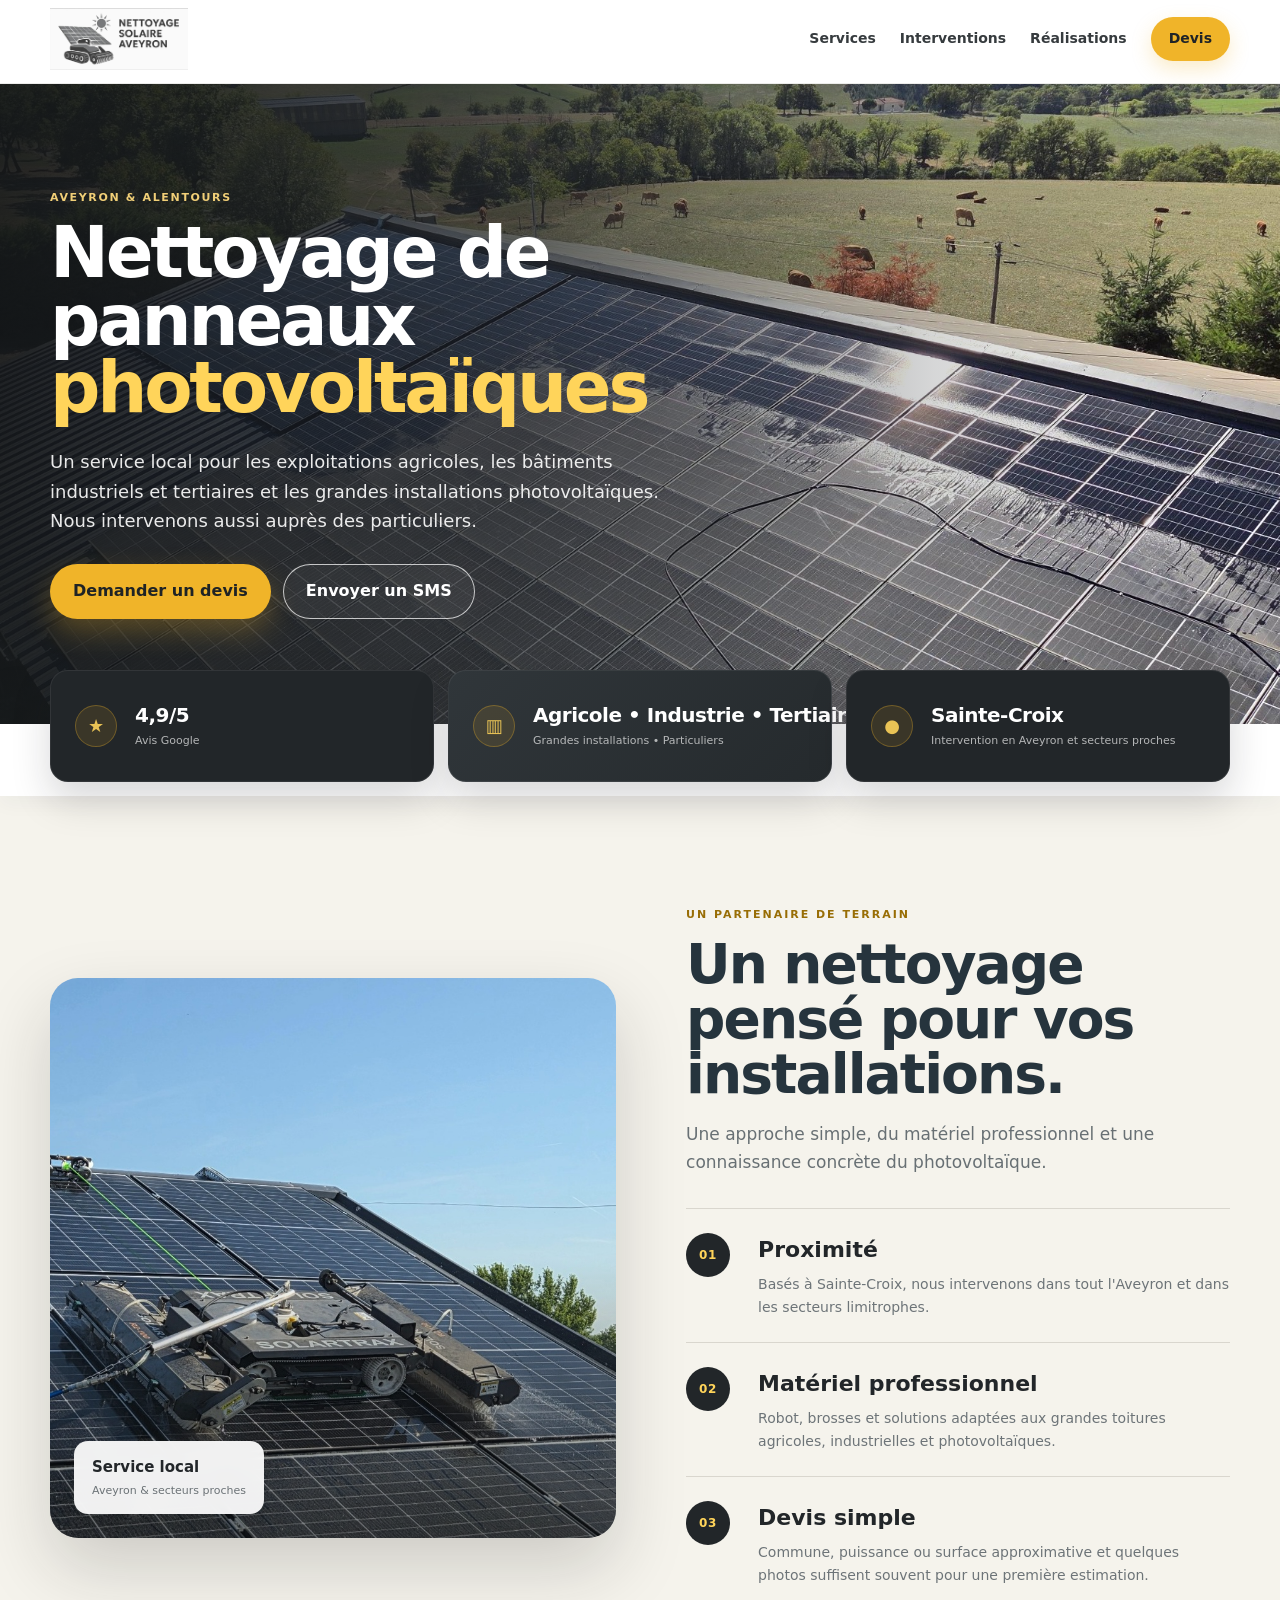
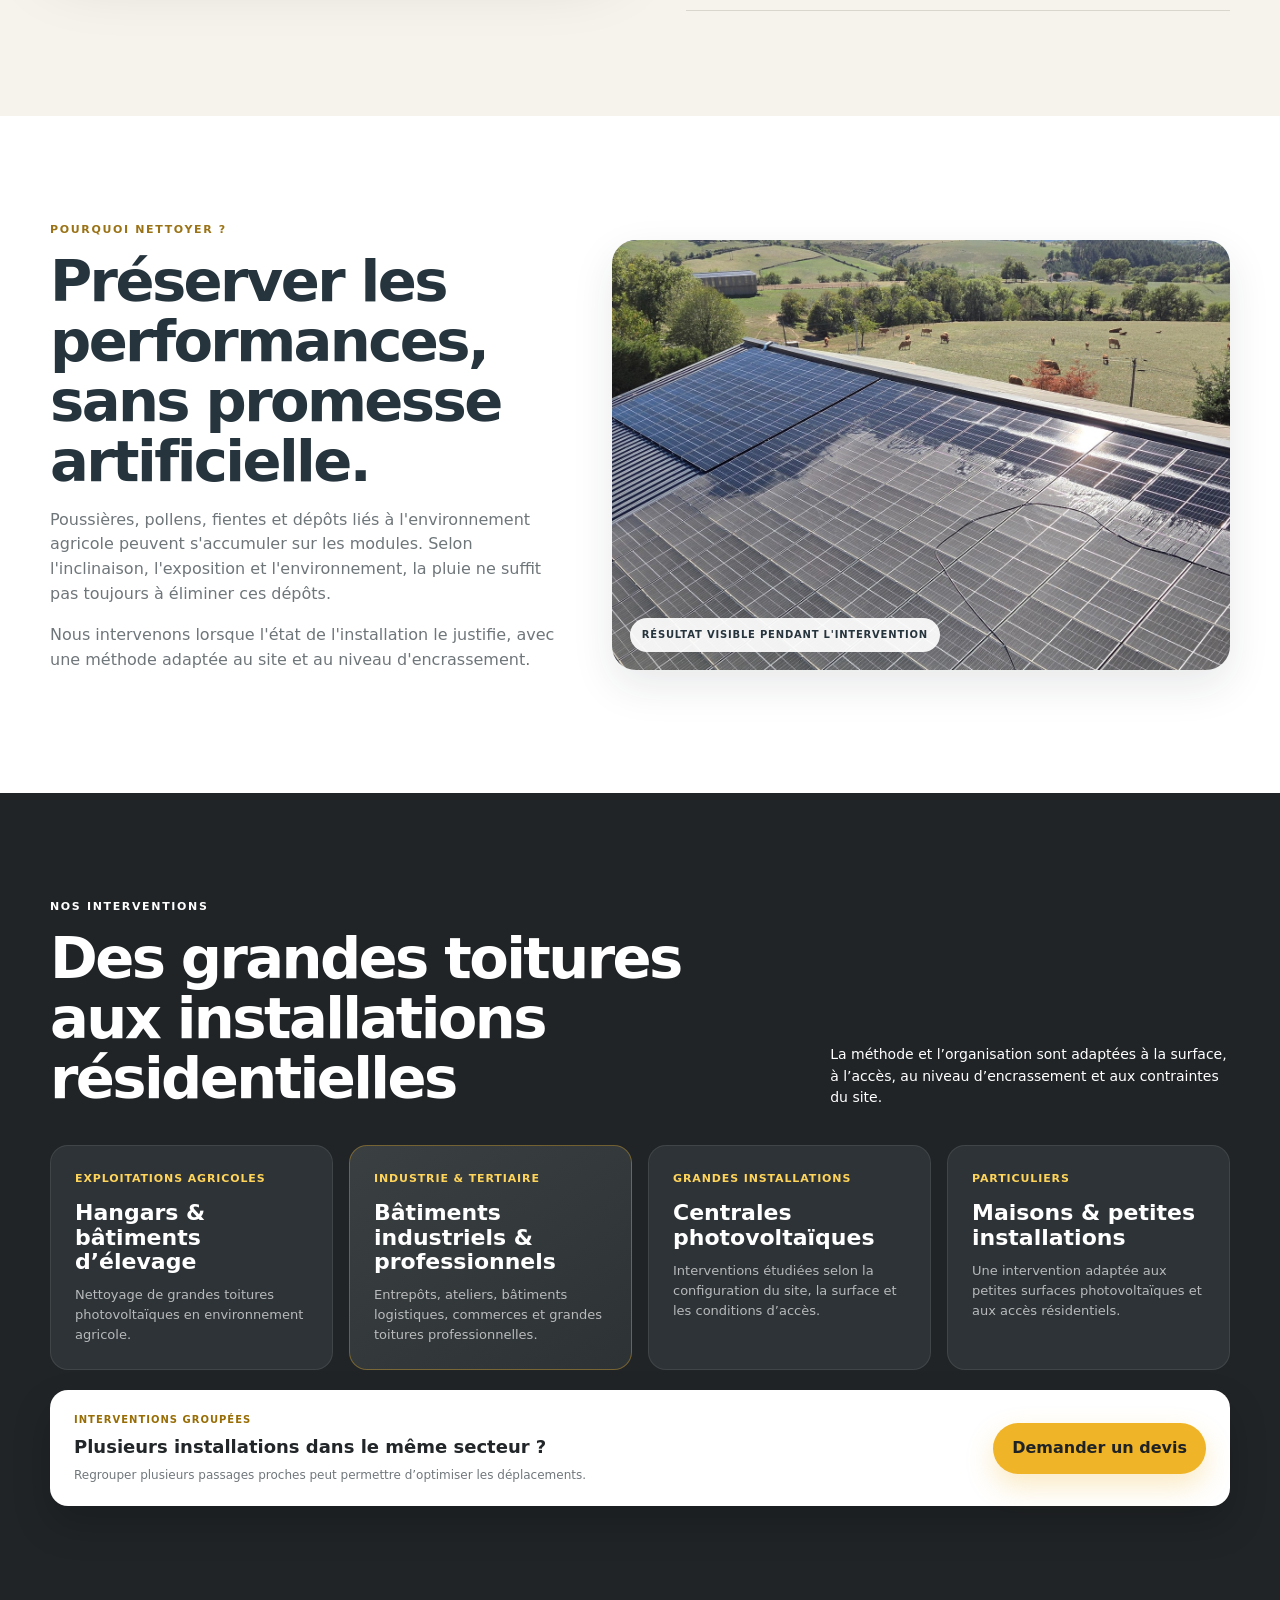
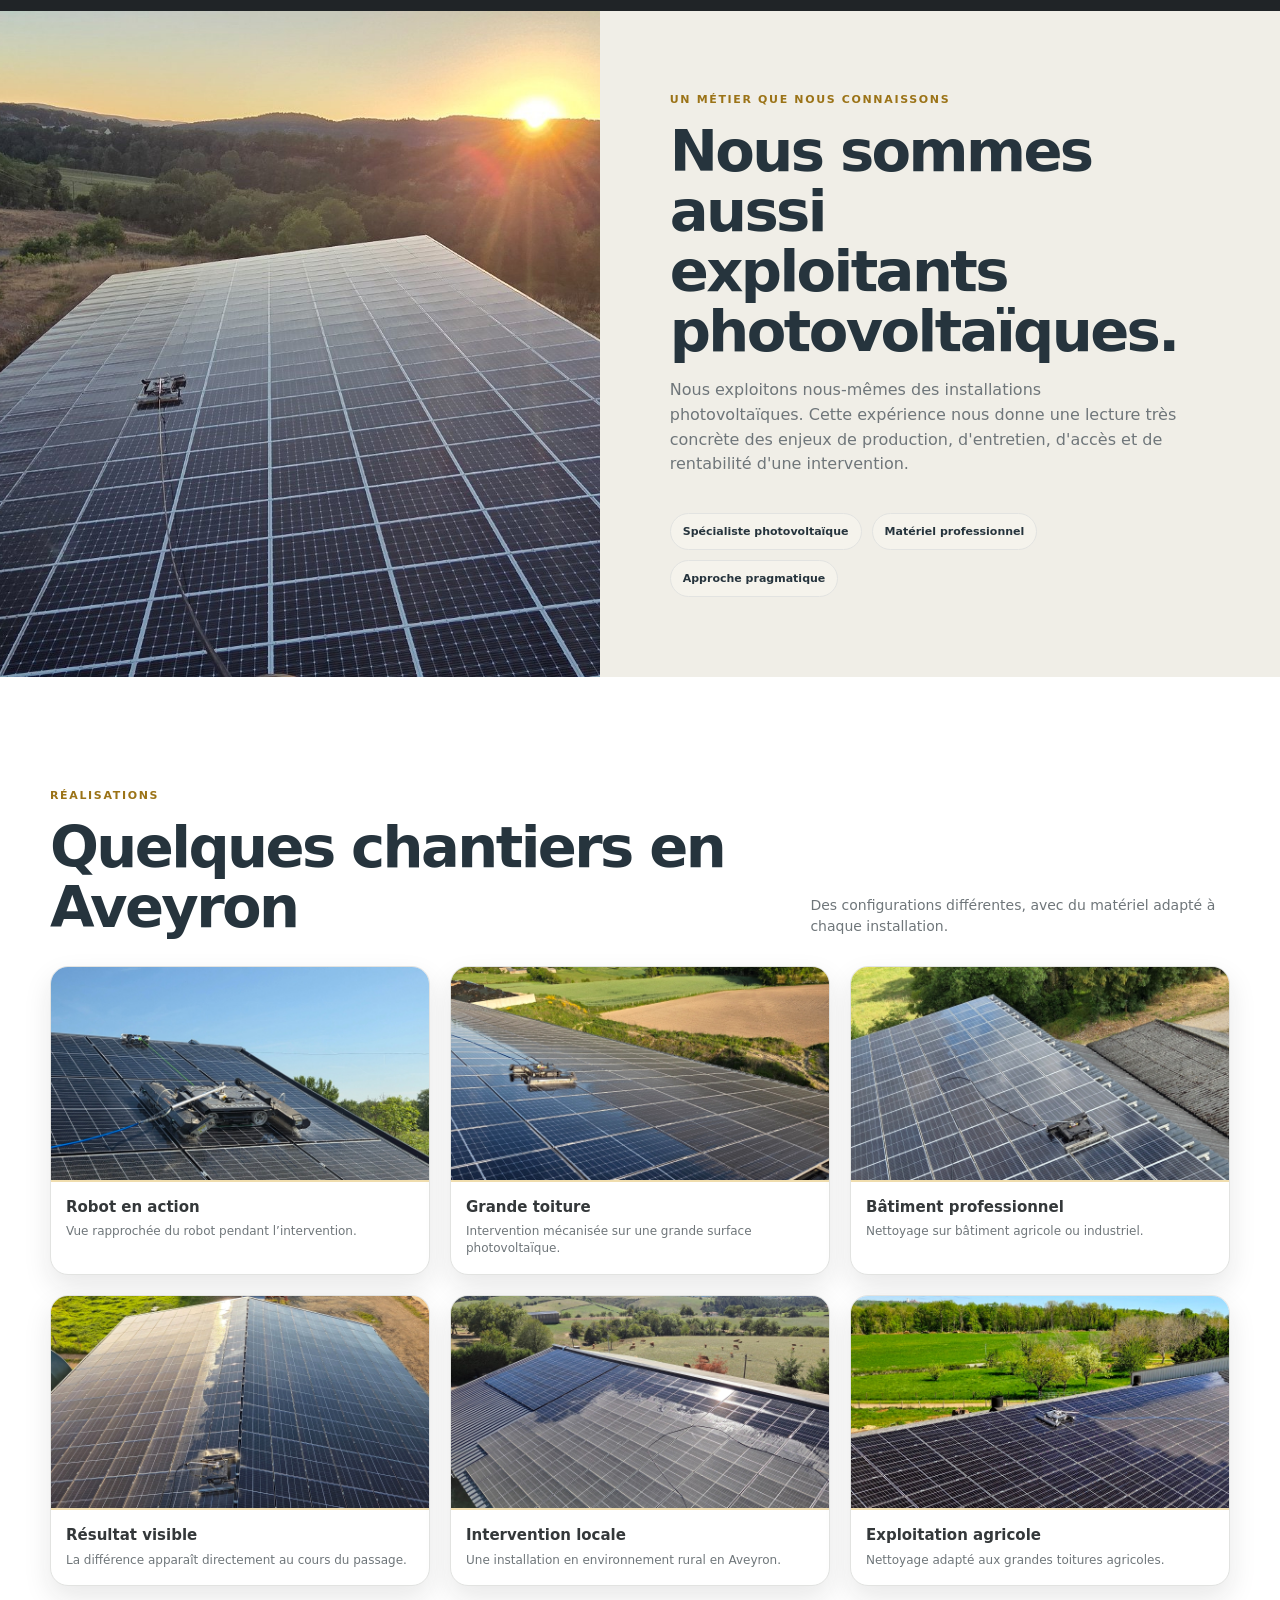
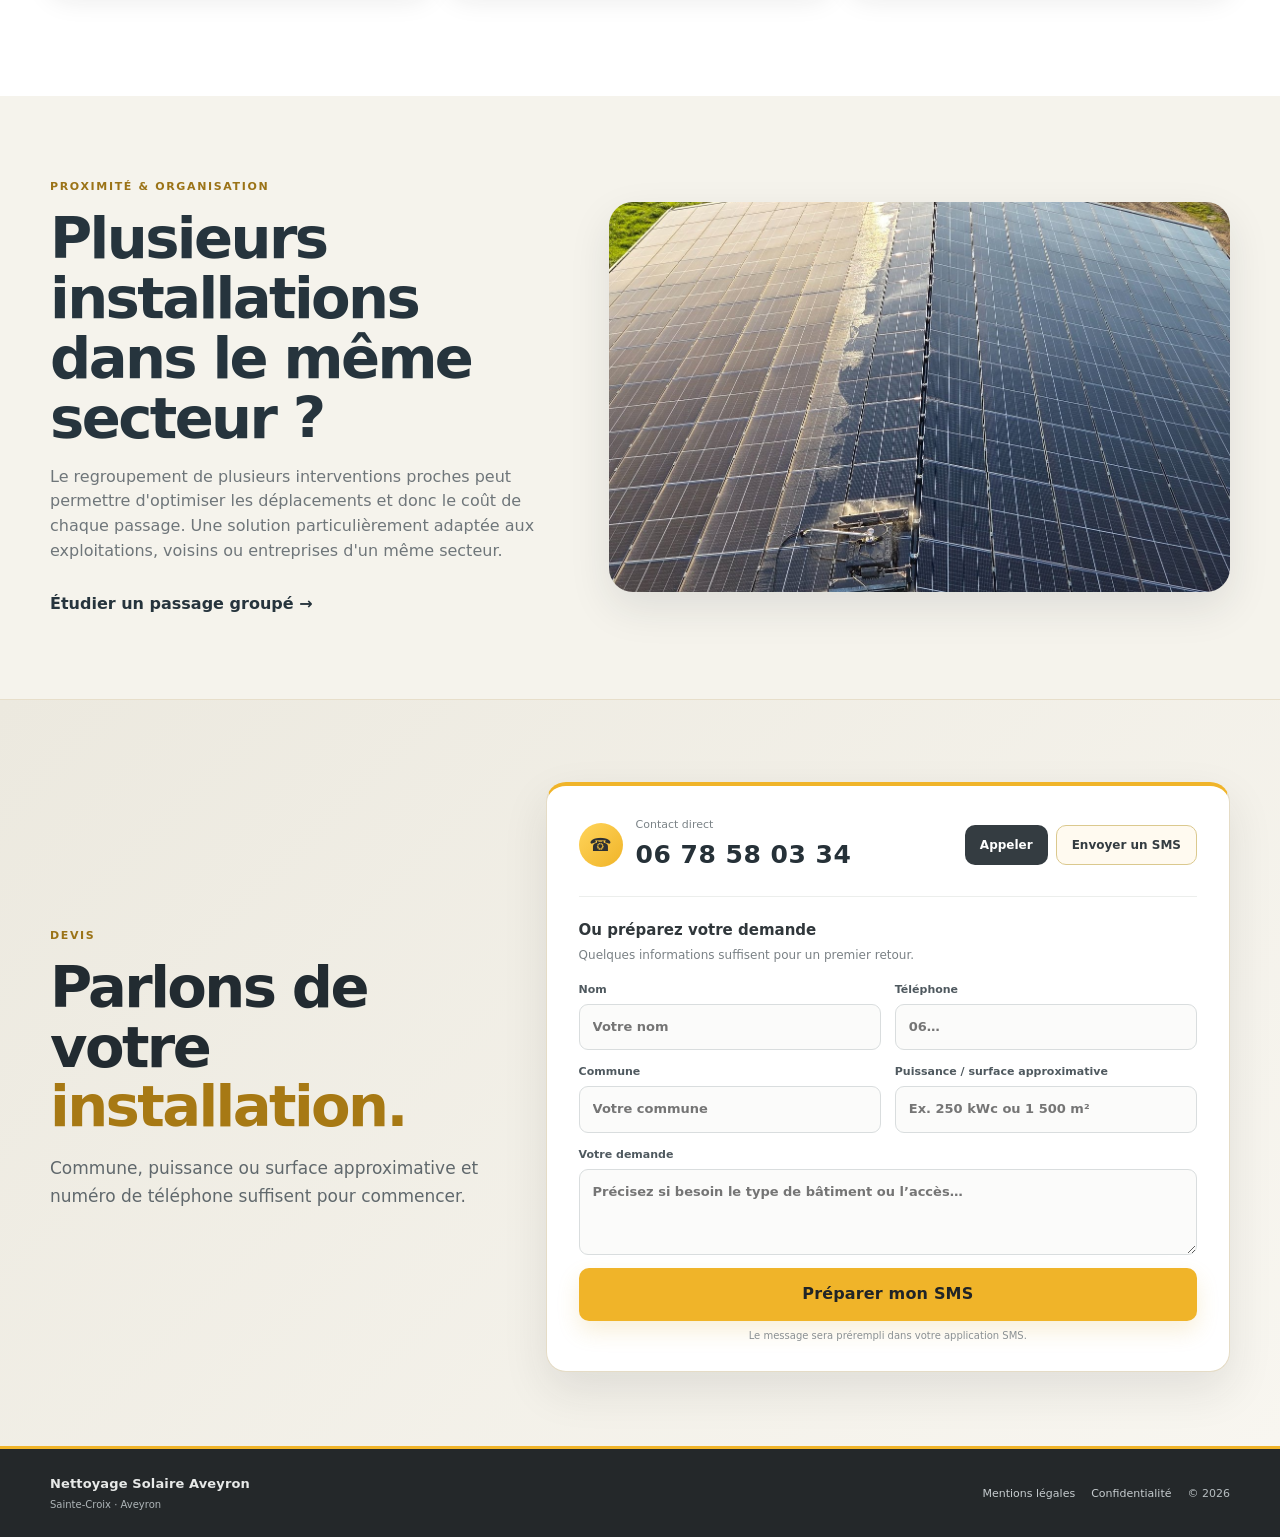
==== commit 78bbb04e: "Add files via upload" ====
--- a/index.html
+++ b/index.html
@@ -12,7 +12,7 @@
   <meta property="og:description" content="Nettoyage professionnel de panneaux photovoltaïques en Aveyron et aux alentours pour exploitations agricoles, bâtiments industriels et tertiaires, grandes installations photovoltaïques et particuliers.">
   <meta property="og:locale" content="fr_FR">
   <link rel="icon" href="assets/favicon-v44.png" type="image/png">
-  <link rel="stylesheet" href="styles-v622.css">
+  <link rel="stylesheet" href="styles-v624.css">
   <script type="application/ld+json">
   {
     "@context":"https://schema.org",
@@ -74,8 +74,7 @@
         <p class="eyebrow">Aveyron & alentours</p>
         <h1><span class="hero-line">Nettoyage de panneaux</span><em>photovoltaïques</em></h1>
         <p class="hero-lead">
-          Un service local pour les exploitations agricoles, les bâtiments industriels et tertiaires, les grandes installations photovoltaïques et les particuliers.
-          Nous intervenons également sur les installations résidentielles.
+          Un service local pour les exploitations agricoles, les bâtiments industriels et tertiaires et les grandes installations photovoltaïques. Nous intervenons aussi auprès des particuliers.
         </p>
 
         <div class="hero-actions">
@@ -94,7 +93,7 @@
       </div>
       <div class="proof-item reveal">
         <span class="proof-icon">▥</span>
-        <div><strong class="proof-value">Agricole • Industrie • Tertiaire • Particuliers</strong><small>Agricole, industriel, tertiaire, grandes installations et particuliers</small></div>
+        <div><strong class="proof-value">Agricole • Industrie • Tertiaire</strong><small>Grandes installations • Particuliers</small></div>
       </div>
       <div class="proof-item reveal">
         <span class="proof-icon">●</span>
--- a/styles-v624.css
+++ b/styles-v624.css
@@ -0,0 +1,1465 @@
+
+:root{
+  --navy:#0e2d4a;
+  --navy2:#173d62;
+  --blue:#2f6f9f;
+  --gold:#e0a520;
+  --gold2:#f2bd3e;
+  --cream:#f7f3ea;
+  --paper:#fffdf9;
+  --ink:#203140;
+  --muted:#697680;
+  --line:#dce3e8;
+  --white:#fff;
+  --green:#25b85a;
+  --shadow:0 18px 50px rgba(14,45,74,.14);
+}
+*{box-sizing:border-box}
+html{scroll-behavior:smooth}
+body{margin:0;font-family:Inter,ui-sans-serif,system-ui,-apple-system,BlinkMacSystemFont,"Segoe UI",sans-serif;background:var(--paper);color:var(--ink);line-height:1.55}
+a{color:inherit;text-decoration:none}
+button,input,textarea{font:inherit}
+img{max-width:100%}
+.container{width:min(1180px,calc(100% - 40px));margin:auto}
+.skip-link{position:absolute;left:-9999px}
+.skip-link:focus{left:12px;top:12px;background:#fff;padding:10px;z-index:999}
+
+.site-header{
+  position:sticky;top:0;z-index:60;
+  background:rgba(255,253,249,.96);
+  backdrop-filter:blur(12px);
+  border-bottom:1px solid rgba(220,227,232,.9);
+}
+.nav-wrap{height:78px;display:flex;align-items:center;justify-content:space-between;gap:30px}
+.brand img{display:block;width:145px;height:auto}
+.main-nav{display:flex;align-items:center;gap:28px;font-size:14px;font-weight:800;color:var(--navy)}
+.nav-cta{background:linear-gradient(135deg,var(--gold2),var(--gold));padding:11px 18px;border-radius:999px;color:#12283a}
+.nav-toggle{display:none;border:0;background:none;padding:8px}
+.nav-toggle span{display:block;width:25px;height:2px;background:var(--navy);margin:5px 0}
+
+.hero{position:relative;min-height:590px;display:flex;align-items:center;overflow:hidden}
+.hero-bg{
+  position:absolute;inset:0;width:100%;height:100%;object-fit:cover;
+  animation:heroZoom 18s ease-in-out infinite alternate;
+}
+@keyframes heroZoom{from{transform:scale(1)}to{transform:scale(1.035)}}
+.hero-shade{position:absolute;inset:0;background:linear-gradient(90deg,rgba(7,25,41,.88) 0%,rgba(7,25,41,.68) 34%,rgba(7,25,41,.20) 63%,rgba(7,25,41,.03) 100%)}
+.hero-inner{position:relative;z-index:2}
+.hero-copy{max-width:620px;color:#fff;padding:50px 0}
+.eyebrow,.kicker{margin:0 0 14px;text-transform:uppercase;letter-spacing:.15em;font-size:11px;font-weight:900}
+.eyebrow{color:#ffd166}
+.kicker{color:var(--blue)}
+h1,h2{margin:0;line-height:1.04;letter-spacing:-.045em}
+h1{font-size:clamp(52px,6vw,78px)}
+h1 em,.cta-copy h2 em{font-style:normal;color:#f2bf3f}
+h2{font-size:clamp(38px,4.5vw,58px);color:var(--navy)}
+.hero-lead{font-size:18px;max-width:580px;margin:24px 0 0;color:rgba(255,255,255,.9)}
+.hero-actions{display:flex;gap:12px;flex-wrap:wrap;margin-top:28px}
+.btn{display:inline-flex;align-items:center;justify-content:center;border-radius:999px;padding:14px 22px;font-weight:900;border:1px solid transparent;transition:transform .2s ease,box-shadow .2s ease}
+.btn:hover{transform:translateY(-2px)}
+.btn-gold{background:linear-gradient(135deg,var(--gold2),var(--gold));color:#14293d;box-shadow:0 12px 24px rgba(224,165,32,.25)}
+.btn-outline{border-color:rgba(255,255,255,.65);color:#fff;background:rgba(255,255,255,.04)}
+
+.proof-strip{background:#fff;border-bottom:1px solid var(--line)}
+.proof-grid{display:grid;grid-template-columns:repeat(3,1fr)}
+.proof-item{display:flex;align-items:center;gap:15px;padding:23px 30px;border-right:1px solid var(--line)}
+.proof-item:last-child{border-right:0}
+.proof-icon{font-size:30px;color:var(--gold)}
+.proof-item strong{display:block;color:var(--navy);font-size:22px}
+.proof-item small{display:block;color:var(--muted);font-size:12px}
+
+.section{padding:82px 0}
+.section-heading{margin-bottom:36px}
+.section-heading h2{margin-top:0}
+.section-heading.split,.tariff-heading{display:flex;align-items:end;justify-content:space-between;gap:40px}
+.section-heading.split>p,.tariff-heading>p{max-width:470px;margin:0;color:var(--muted);font-size:14px}
+
+.why{background:var(--paper)}
+.benefit-grid{display:grid;grid-template-columns:repeat(3,1fr);gap:18px}
+.benefit{
+  background:#fff;border:1px solid var(--line);border-radius:20px;padding:25px;
+  box-shadow:0 8px 26px rgba(14,45,74,.06);
+  transition:transform .25s ease,box-shadow .25s ease;
+}
+.benefit:hover{transform:translateY(-5px);box-shadow:var(--shadow)}
+.benefit-icon{
+  width:44px;height:44px;border-radius:50%;display:grid;place-items:center;
+  background:linear-gradient(135deg,#f3c75a,#d99b14);color:#fff;font-weight:900;font-size:20px;margin-bottom:16px
+}
+.benefit h3{margin:0 0 8px;color:var(--navy);font-size:22px}
+.benefit p{margin:0;color:var(--muted);font-size:14px}
+
+.why-clean{background:var(--cream)}
+.two-col{display:grid;grid-template-columns:.9fr 1.1fr;gap:56px;align-items:center}
+.text-panel p:not(.kicker){color:var(--muted)}
+.feature-photo{margin:0;position:relative;overflow:hidden;border-radius:24px;box-shadow:var(--shadow)}
+.feature-photo img{display:block;width:100%;height:430px;object-fit:cover;transition:transform .5s ease}
+.feature-photo:hover img{transform:scale(1.03)}
+.feature-photo figcaption{
+  position:absolute;left:18px;bottom:18px;background:rgba(255,255,255,.92);color:var(--navy);
+  padding:9px 12px;border-radius:999px;font-size:10px;font-weight:900;text-transform:uppercase;letter-spacing:.08em
+}
+
+.tariffs{background:linear-gradient(135deg,#f6f9fb,#eef4f8)}
+.tariff-grid{display:grid;grid-template-columns:repeat(3,1fr);gap:18px}
+.tariff-card{
+  background:#fff;border:1px solid var(--line);border-radius:18px;padding:24px;
+  transition:transform .25s ease,box-shadow .25s ease
+}
+.tariff-card:hover{transform:translateY(-5px);box-shadow:var(--shadow)}
+.tariff-label{display:block;font-size:12px;font-weight:900;color:var(--navy);margin-bottom:12px}
+.tariff-card strong{display:block;font-size:28px;color:var(--gold);line-height:1.05;margin-bottom:10px}
+.tariff-card p{margin:0;color:var(--muted);font-size:13px}
+.accent-card{background:linear-gradient(135deg,#fff9e9,#fff)}
+.fine-print{margin:15px 0 0;color:var(--muted);font-size:10px}
+
+.operator{
+  padding:0;display:grid;grid-template-columns:1.05fr .95fr;min-height:560px;background:#fff
+}
+.operator-photo img{display:block;width:100%;height:100%;object-fit:cover}
+.operator-copy{padding:80px 8vw 80px 70px;display:flex;flex-direction:column;justify-content:center}
+.operator-copy p:not(.kicker){color:var(--muted)}
+.operator-points{display:flex;flex-wrap:wrap;gap:10px;margin-top:20px}
+.operator-points span{padding:9px 12px;border-radius:999px;background:var(--cream);border:1px solid var(--line);font-size:11px;font-weight:800;color:var(--navy)}
+
+.gallery-section{background:#fff}
+.gallery-grid{display:grid;grid-template-columns:repeat(4,1fr);gap:16px}
+.gallery-card{margin:0;background:#fff;border:1px solid var(--line);border-radius:18px;overflow:hidden;box-shadow:0 8px 22px rgba(14,45,74,.06)}
+.gallery-card img{width:100%;height:220px;object-fit:cover;display:block;transition:transform .45s ease}
+.gallery-card:hover img{transform:scale(1.035)}
+.gallery-card figcaption{padding:14px 15px 16px}
+.gallery-card strong{display:block;color:var(--navy);font-size:14px;margin-bottom:4px}
+.gallery-card span{display:block;color:var(--muted);font-size:11px}
+
+.local-price{background:var(--cream)}
+.local-grid{display:grid;grid-template-columns:.9fr 1.1fr;gap:50px;align-items:center}
+.local-copy p:not(.kicker){color:var(--muted)}
+.text-link{display:inline-block;margin-top:12px;color:var(--navy);font-weight:900}
+.local-photo{margin:0;border-radius:24px;overflow:hidden;box-shadow:var(--shadow)}
+.local-photo img{display:block;width:100%;height:390px;object-fit:cover;transition:transform .5s ease}
+.local-photo:hover img{transform:scale(1.03)}
+
+.cta-section{position:relative;background:linear-gradient(135deg,#0d2b47,#173f64);color:#fff;padding:76px 0}
+.cta-grid{display:grid;grid-template-columns:.9fr 1.1fr;gap:70px;align-items:start}
+.cta-copy h2{color:#fff}
+.cta-copy p:not(.eyebrow){color:#d7e2ea}
+.contact-card{background:#fff;color:var(--ink);border-radius:24px;padding:28px;box-shadow:0 20px 50px rgba(0,0,0,.18)}
+.phone-row{display:flex;align-items:center;gap:14px;margin-bottom:22px}
+.phone-icon{width:46px;height:46px;border-radius:50%;display:grid;place-items:center;background:linear-gradient(135deg,var(--gold2),var(--gold));color:#fff;font-size:20px}
+.phone-row small{display:block;color:var(--muted);font-size:11px}
+.phone-row a{display:block;font-size:24px;font-weight:900;color:var(--navy)}
+.form-grid{display:grid;gap:14px}
+.form-grid.two{grid-template-columns:1fr 1fr}
+#quote-form label{display:flex;flex-direction:column;gap:6px;margin-bottom:13px;font-size:11px;font-weight:850;color:#53636f}
+#quote-form input,#quote-form textarea{width:100%;border:1px solid #d9e1e6;background:#fff;padding:11px 12px;border-radius:10px;outline:none}
+#quote-form input:focus,#quote-form textarea:focus{border-color:#8ab0ca;box-shadow:0 0 0 3px rgba(47,111,159,.12)}
+.whatsapp-btn{width:100%;border:0;border-radius:12px;padding:14px;background:linear-gradient(135deg,#2dcc6c,#20a94f);color:#fff;font-weight:900;cursor:pointer}
+.form-note{text-align:center;margin:9px 0 0;color:var(--muted);font-size:10px}
+
+.footer{background:#081f34;color:#dce6ed;padding:30px 0}
+.footer-inner{display:flex;align-items:center;justify-content:space-between;gap:30px}
+.footer img{display:block;width:135px;background:#fff;border-radius:12px;padding:4px}
+.footer-links{display:flex;gap:16px;flex-wrap:wrap;font-size:11px;color:#a4b5c1}
+
+/* Animations */
+.reveal{opacity:0;transform:translateY(18px);transition:opacity .55s ease,transform .55s ease}
+.reveal.visible{opacity:1;transform:none}
+@media(prefers-reduced-motion:reduce){
+  *{scroll-behavior:auto!important}
+  .reveal{opacity:1!important;transform:none!important;transition:none!important}
+  .hero-bg{animation:none!important}
+  .benefit,.tariff-card,.gallery-card img,.feature-photo img,.local-photo img{transition:none!important}
+}
+
+@media(max-width:980px){
+  .main-nav{position:absolute;top:78px;left:0;right:0;display:none;flex-direction:column;align-items:flex-start;background:#fff;padding:22px;border-bottom:1px solid var(--line)}
+  .main-nav.open{display:flex}
+  .nav-toggle{display:block}
+  .proof-grid,.benefit-grid,.tariff-grid{grid-template-columns:1fr}
+  .proof-item{border-right:0;border-bottom:1px solid var(--line)}
+  .two-col,.operator,.local-grid,.cta-grid{grid-template-columns:1fr}
+  .operator-copy{padding:58px 28px}
+  .operator-photo{min-height:360px}
+  .gallery-grid{grid-template-columns:1fr 1fr}
+}
+@media(max-width:680px){
+  .container{width:min(100% - 28px,1180px)}
+  .brand img{width:120px}
+  .hero{min-height:560px}
+  .hero-shade{background:linear-gradient(90deg,rgba(7,25,41,.9),rgba(7,25,41,.58))}
+  h1{font-size:46px}
+  .section{padding:60px 0}
+  .section-heading.split,.tariff-heading{display:block}
+  .section-heading.split>p,.tariff-heading>p{margin-top:12px}
+  .feature-photo img,.local-photo img{height:300px}
+  .gallery-grid{grid-template-columns:1fr}
+  .gallery-card img{height:240px}
+  .form-grid.two{grid-template-columns:1fr}
+  .footer-inner{flex-direction:column;align-items:flex-start}
+}
+
+
+/* ===== V6.1 : finitions header, hero et preuves ===== */
+
+/* Logo plus discret et entièrement contenu dans le header */
+.nav-wrap{
+  height:84px;
+}
+.brand{
+  display:flex;
+  align-items:center;
+  height:84px;
+  overflow:hidden;
+}
+.brand img{
+  width:116px;
+  max-height:76px;
+  object-fit:contain;
+}
+
+/* Hero : titre un peu plus compact sur desktop */
+.hero-copy{
+  max-width:690px;
+}
+.hero-copy h1{
+  font-size:clamp(50px,5vw,70px);
+  max-width:680px;
+}
+.keep-line{
+  white-space:nowrap;
+}
+
+/* Bande de preuves : davantage de hiérarchie */
+.proof-strip{
+  box-shadow:0 8px 18px rgba(14,45,74,.04);
+}
+.proof-grid{
+  align-items:stretch;
+}
+.proof-item{
+  min-height:118px;
+  padding:26px 32px;
+}
+.proof-item > div{
+  display:flex;
+  flex-direction:column;
+  justify-content:center;
+}
+.proof-value{
+  font-size:26px !important;
+  line-height:1.05;
+  letter-spacing:-.025em;
+  color:var(--navy);
+}
+.proof-item small{
+  margin-top:6px;
+  font-size:11px;
+  line-height:1.35;
+  color:#7a8790;
+}
+
+/* Les icônes deviennent secondaires */
+.proof-icon{
+  font-size:24px;
+  opacity:.9;
+}
+
+/* Desktop : éviter un logo qui déborde visuellement */
+@media(min-width:981px){
+  .site-header{
+    min-height:84px;
+  }
+}
+
+/* Tablette */
+@media(max-width:980px){
+  .nav-wrap{height:78px}
+  .brand{height:78px}
+  .brand img{width:108px;max-height:70px}
+}
+
+/* Mobile */
+@media(max-width:680px){
+  .brand img{width:96px;max-height:64px}
+  .hero-copy h1{
+    font-size:43px;
+    max-width:100%;
+  }
+  .keep-line{
+    white-space:normal;
+  }
+  .proof-item{
+    min-height:auto;
+    padding:18px 0;
+  }
+  .proof-value{
+    font-size:23px !important;
+  }
+}
+
+
+/* ===== V6.2 : polish final du haut de page ===== */
+
+/* Logo : un peu plus présent que V6.1 sans déborder */
+.nav-wrap{
+  height:82px;
+}
+.brand{
+  height:82px;
+}
+.brand img{
+  width:128px;
+  max-height:76px;
+}
+
+/* Titre : 2 lignes nettes sur desktop */
+.hero-copy{
+  max-width:760px;
+}
+.hero-copy h1{
+  max-width:760px;
+  font-size:clamp(48px,4.2vw,64px);
+}
+.hero-line{
+  display:block;
+}
+
+/* Bande de preuves */
+.proof-item{
+  gap:18px;
+}
+.proof-value{
+  white-space:nowrap;
+}
+.proof-value span{
+  display:inline-block;
+}
+
+/* Légère réduction du vide visuel dans le header */
+.main-nav{
+  gap:24px;
+}
+
+@media(max-width:980px){
+  .nav-wrap,.brand{height:78px}
+  .brand img{width:116px;max-height:70px}
+}
+
+@media(max-width:680px){
+  .brand img{width:98px;max-height:62px}
+  .hero-copy h1{
+    font-size:43px;
+    max-width:100%;
+  }
+  .hero-line{
+    display:block;
+  }
+}
+
+
+/* ===== V6.3 : logo de header réellement lisible ===== */
+.nav-wrap{
+  height:94px;
+}
+
+.brand-lockup{
+  height:94px;
+  display:flex;
+  align-items:center;
+  gap:14px;
+  overflow:visible;
+}
+
+.brand-lockup img{
+  width:88px;
+  height:82px;
+  max-height:none;
+  object-fit:contain;
+  flex:0 0 auto;
+}
+
+.brand-copy{
+  display:flex;
+  flex-direction:column;
+  line-height:1.02;
+  color:var(--navy);
+}
+
+.brand-copy strong{
+  font-size:18px;
+  font-weight:900;
+  letter-spacing:-.025em;
+  white-space:nowrap;
+}
+
+.brand-copy small{
+  margin-top:5px;
+  color:var(--gold);
+  font-size:11px;
+  font-weight:900;
+  letter-spacing:.18em;
+  text-transform:uppercase;
+}
+
+/* Menu mieux centré dans le bandeau plus haut */
+.main-nav{
+  align-self:center;
+}
+
+/* Valeurs statiques : priorité à la lisibilité commerciale */
+.proof-value{
+  min-width:max-content;
+}
+
+@media(max-width:980px){
+  .nav-wrap,
+  .brand-lockup{
+    height:84px;
+  }
+
+  .brand-lockup img{
+    width:75px;
+    height:70px;
+  }
+
+  .brand-copy strong{
+    font-size:16px;
+  }
+}
+
+@media(max-width:680px){
+  .nav-wrap,
+  .brand-lockup{
+    height:78px;
+  }
+
+  .brand-lockup{
+    gap:9px;
+  }
+
+  .brand-lockup img{
+    width:61px;
+    height:58px;
+  }
+
+  .brand-copy strong{
+    font-size:13px;
+  }
+
+  .brand-copy small{
+    font-size:9px;
+    margin-top:3px;
+  }
+}
+
+
+/* ===== V6.4 : logo horizontal en une seule image ===== */
+.nav-wrap{
+  height:94px;
+}
+
+.brand-v64{
+  height:94px;
+  display:flex;
+  align-items:center;
+  overflow:visible;
+}
+
+.brand-v64 img{
+  width:300px;
+  height:auto;
+  max-height:84px;
+  object-fit:contain;
+  display:block;
+}
+
+@media(max-width:980px){
+  .nav-wrap,
+  .brand-v64{
+    height:84px;
+  }
+
+  .brand-v64 img{
+    width:260px;
+    max-height:74px;
+  }
+}
+
+@media(max-width:680px){
+  .nav-wrap,
+  .brand-v64{
+    height:76px;
+  }
+
+  .brand-v64 img{
+    width:205px;
+    max-height:66px;
+  }
+}
+
+
+/* ===== V6.5 : sans prix publics + bâtiments industriels ===== */
+
+/* Les ancres ne passent plus sous le header sticky */
+section[id]{
+  scroll-margin-top:110px;
+}
+
+/* Un peu moins d'air dans la première section */
+.why{
+  padding-top:68px;
+  padding-bottom:68px;
+}
+
+/* Nouvelle section interventions */
+.interventions{
+  background:linear-gradient(135deg,#f6f9fb,#eef4f8);
+}
+
+.intervention-heading{
+  display:flex;
+  align-items:end;
+  justify-content:space-between;
+  gap:40px;
+}
+
+.intervention-heading > p{
+  max-width:480px;
+  margin:0;
+  color:var(--muted);
+  font-size:14px;
+}
+
+.intervention-grid{
+  display:grid;
+  grid-template-columns:repeat(4,1fr);
+  gap:16px;
+}
+
+.intervention-card{
+  background:#fff;
+  border:1px solid var(--line);
+  border-radius:18px;
+  padding:24px;
+  box-shadow:0 8px 22px rgba(14,45,74,.05);
+  transition:transform .25s ease,box-shadow .25s ease;
+}
+
+.intervention-card:hover{
+  transform:translateY(-4px);
+  box-shadow:var(--shadow);
+}
+
+.intervention-label{
+  display:block;
+  color:var(--blue);
+  font-size:11px;
+  font-weight:900;
+  text-transform:uppercase;
+  letter-spacing:.08em;
+  margin-bottom:14px;
+}
+
+.intervention-card strong{
+  display:block;
+  color:var(--navy);
+  font-size:22px;
+  line-height:1.12;
+  margin-bottom:10px;
+}
+
+.intervention-card p{
+  margin:0;
+  color:var(--muted);
+  font-size:13px;
+}
+
+.grouped-callout{
+  margin-top:20px;
+  padding:22px 24px;
+  border-radius:18px;
+  display:flex;
+  align-items:center;
+  justify-content:space-between;
+  gap:24px;
+  background:#fff8e7;
+  border:1px solid #f0ddaa;
+}
+
+.grouped-kicker{
+  display:block;
+  color:var(--gold);
+  text-transform:uppercase;
+  letter-spacing:.1em;
+  font-size:10px;
+  font-weight:900;
+  margin-bottom:5px;
+}
+
+.grouped-callout strong{
+  display:block;
+  color:var(--navy);
+  font-size:18px;
+}
+
+.grouped-callout p{
+  margin:5px 0 0;
+  color:var(--muted);
+  font-size:12px;
+}
+
+.compact-btn{
+  white-space:nowrap;
+  padding:12px 18px;
+}
+
+@media(max-width:1100px){
+  .intervention-grid{
+    grid-template-columns:repeat(2,1fr);
+  }
+}
+
+@media(max-width:680px){
+  section[id]{
+    scroll-margin-top:90px;
+  }
+
+  .why{
+    padding-top:54px;
+    padding-bottom:54px;
+  }
+
+  .intervention-heading{
+    display:block;
+  }
+
+  .intervention-heading > p{
+    margin-top:12px;
+  }
+
+  .intervention-grid{
+    grid-template-columns:1fr;
+  }
+
+  .grouped-callout{
+    align-items:flex-start;
+    flex-direction:column;
+  }
+}
+
+
+/* ===== V6.9 : finition commerciale ===== */
+
+.industrial-card{
+  background:linear-gradient(145deg,#fffdf8,#fff7df);
+  border-color:#efdca8;
+}
+
+.intervention-card strong{
+  min-height:50px;
+}
+
+.gallery-section .section-heading{
+  margin-bottom:28px;
+}
+
+.gallery-card{
+  transition:transform .25s ease,box-shadow .25s ease;
+}
+.gallery-card:hover{
+  transform:translateY(-4px);
+  box-shadow:var(--shadow);
+}
+
+.cta-copy{
+  max-width:520px;
+}
+
+.form-note{
+  line-height:1.45;
+  max-width:480px;
+  margin-left:auto;
+  margin-right:auto;
+}
+
+@media(max-width:680px){
+  .intervention-card strong{
+    min-height:auto;
+  }
+}
+
+
+/* ===== V6.10 : logo header corrigé ===== */
+.nav-wrap{
+  height:92px;
+}
+
+.brand-v610{
+  height:92px;
+  display:flex;
+  align-items:center;
+  gap:12px;
+  overflow:visible;
+}
+
+.brand-v610 img{
+  width:78px;
+  height:78px;
+  object-fit:contain;
+  display:block;
+  flex:0 0 auto;
+}
+
+.brand-copy-v610{
+  display:flex;
+  flex-direction:column;
+  line-height:1;
+  color:var(--navy);
+}
+
+.brand-copy-v610 strong{
+  font-size:18px;
+  font-weight:900;
+  letter-spacing:-.02em;
+  white-space:nowrap;
+}
+
+.brand-copy-v610 small{
+  margin-top:6px;
+  color:var(--gold);
+  font-size:10px;
+  font-weight:900;
+  letter-spacing:.18em;
+  text-transform:uppercase;
+}
+
+@media(max-width:980px){
+  .nav-wrap,
+  .brand-v610{
+    height:84px;
+  }
+
+  .brand-v610 img{
+    width:68px;
+    height:68px;
+  }
+
+  .brand-copy-v610 strong{
+    font-size:16px;
+  }
+}
+
+@media(max-width:680px){
+  .nav-wrap,
+  .brand-v610{
+    height:76px;
+  }
+
+  .brand-v610{
+    gap:8px;
+  }
+
+  .brand-v610 img{
+    width:58px;
+    height:58px;
+  }
+
+  .brand-copy-v610 strong{
+    font-size:13px;
+  }
+
+  .brand-copy-v610 small{
+    margin-top:4px;
+    font-size:8px;
+  }
+}
+
+
+/* ===== V6.11 : header logo compact + galerie HD ===== */
+
+/* Nouveau bloc marque indépendant de tous les anciens styles .brand */
+.nav-wrap{
+  height:86px !important;
+}
+
+.brand-v611{
+  display:inline-flex !important;
+  align-items:center !important;
+  gap:11px !important;
+  width:auto !important;
+  min-width:0 !important;
+  max-width:none !important;
+  height:86px !important;
+  padding:0 !important;
+  margin:0 !important;
+  overflow:visible !important;
+  background:transparent !important;
+  border:0 !important;
+  box-shadow:none !important;
+  flex:0 0 auto !important;
+}
+
+.brand-v611 img{
+  display:block !important;
+  width:66px !important;
+  height:66px !important;
+  max-width:66px !important;
+  max-height:66px !important;
+  object-fit:contain !important;
+  margin:0 !important;
+  padding:0 !important;
+  background:transparent !important;
+}
+
+.brand-text-v611{
+  display:flex !important;
+  flex-direction:column !important;
+  justify-content:center !important;
+  width:auto !important;
+  min-width:0 !important;
+  line-height:1 !important;
+  color:var(--navy) !important;
+}
+
+.brand-text-v611 strong{
+  display:block !important;
+  font-size:18px !important;
+  line-height:1.05 !important;
+  font-weight:900 !important;
+  letter-spacing:-.025em !important;
+  white-space:nowrap !important;
+}
+
+.brand-text-v611 small{
+  display:block !important;
+  margin-top:5px !important;
+  font-size:9px !important;
+  line-height:1 !important;
+  font-weight:900 !important;
+  letter-spacing:.17em !important;
+  text-transform:uppercase !important;
+  color:var(--gold) !important;
+}
+
+/* Galerie : utiliser les vrais pixels des nouvelles photos, sans zoom excessif */
+.gallery-grid{
+  align-items:stretch;
+}
+.gallery-card img{
+  width:100% !important;
+  height:245px !important;
+  object-fit:cover !important;
+  object-position:center !important;
+  image-rendering:auto !important;
+}
+.gallery-card:hover img{
+  transform:scale(1.018) !important;
+}
+
+@media(max-width:980px){
+  .nav-wrap,
+  .brand-v611{
+    height:80px !important;
+  }
+  .brand-v611 img{
+    width:60px !important;
+    height:60px !important;
+    max-width:60px !important;
+    max-height:60px !important;
+  }
+  .brand-text-v611 strong{
+    font-size:16px !important;
+  }
+}
+
+@media(max-width:680px){
+  .nav-wrap,
+  .brand-v611{
+    height:72px !important;
+  }
+  .brand-v611{
+    gap:8px !important;
+  }
+  .brand-v611 img{
+    width:52px !important;
+    height:52px !important;
+    max-width:52px !important;
+    max-height:52px !important;
+  }
+  .brand-text-v611 strong{
+    font-size:13px !important;
+  }
+  .brand-text-v611 small{
+    font-size:8px !important;
+    margin-top:4px !important;
+  }
+  .gallery-card img{
+    height:230px !important;
+  }
+}
+
+
+/* ===== V6.14 : galerie plus lisible ===== */
+.gallery-grid{grid-template-columns:repeat(2,minmax(0,1fr)) !important;gap:18px !important;}
+.gallery-card img{height:320px !important;object-fit:cover !important;object-position:center !important;}
+@media(max-width:980px){.gallery-grid{grid-template-columns:1fr 1fr !important;}.gallery-card img{height:260px !important;}}
+@media(max-width:680px){.gallery-grid{grid-template-columns:1fr !important;}.gallery-card img{height:240px !important;}}
+
+
+/* ===== V6.15 : galerie 3 photos, plus lisible ===== */
+.gallery-grid-v615{
+  grid-template-columns:repeat(3,minmax(0,1fr)) !important;
+  gap:20px !important;
+}
+.gallery-grid-v615 .gallery-card img{
+  width:100% !important;
+  height:auto !important;
+  aspect-ratio:16/9 !important;
+  object-fit:cover !important;
+  object-position:center !important;
+  transform:none !important;
+}
+.gallery-grid-v615 .gallery-card:hover img{
+  transform:none !important;
+}
+.gallery-grid-v615 .gallery-card strong{
+  font-size:15px !important;
+}
+.gallery-grid-v615 .gallery-card span{
+  font-size:12px !important;
+}
+@media(max-width:980px){
+  .gallery-grid-v615{grid-template-columns:1fr 1fr !important;}
+}
+@media(max-width:680px){
+  .gallery-grid-v615{grid-template-columns:1fr !important;}
+}
+
+
+/* ===== V6.16 : galerie 6 photos ===== */
+.gallery-grid-v616{
+  display:grid !important;
+  grid-template-columns:repeat(3,minmax(0,1fr)) !important;
+  gap:20px !important;
+}
+.gallery-grid-v616 .gallery-card img{
+  width:100% !important;
+  height:auto !important;
+  aspect-ratio:16/9 !important;
+  object-fit:cover !important;
+  object-position:center !important;
+  transform:none !important;
+}
+.gallery-grid-v616 .gallery-card:hover img{
+  transform:none !important;
+}
+.gallery-grid-v616 .gallery-card strong{
+  font-size:15px !important;
+}
+.gallery-grid-v616 .gallery-card span{
+  font-size:12px !important;
+  line-height:1.45 !important;
+}
+@media(max-width:980px){
+  .gallery-grid-v616{grid-template-columns:1fr 1fr !important;}
+}
+@media(max-width:680px){
+  .gallery-grid-v616{grid-template-columns:1fr !important;}
+}
+
+/* ===== V6.19 : identité harmonisée avec le logo des cartes de visite ===== */
+:root{
+  --navy:#3b3b3b;
+  --navy2:#555657;
+  --blue:#6e6e6f;
+  --gold:#646566;
+  --gold2:#8f9091;
+  --cream:#f2f2ef;
+  --paper:#fbfbfa;
+  --ink:#333536;
+  --muted:#686b6d;
+  --line:#ddddda;
+  --white:#fff;
+  --green:#555657;
+  --shadow:0 18px 50px rgba(45,45,45,.14);
+}
+body{background:var(--paper);color:var(--ink)}
+.site-header{background:rgba(255,255,255,.97);border-bottom-color:rgba(220,220,218,.95)}
+.main-nav{color:var(--navy)}
+.nav-cta,
+.btn-gold,
+.phone-icon{
+  background:linear-gradient(135deg,#8f9091,#555657) !important;
+  color:#fff !important;
+  box-shadow:0 12px 24px rgba(59,59,59,.18) !important;
+}
+.hero-shade{background:linear-gradient(90deg,rgba(25,25,25,.90) 0%,rgba(25,25,25,.70) 36%,rgba(25,25,25,.24) 65%,rgba(25,25,25,.05) 100%)}
+.eyebrow{color:#e6e6e3}
+h1 em,.cta-copy h2 em{color:#d6d6d3}
+.kicker{color:#66686a}
+.proof-icon{color:#6f7071}
+.benefit-icon{background:linear-gradient(135deg,#949596,#555657)}
+.industrial-card{background:linear-gradient(145deg,#fff,#f1f1ef);border-color:#d7d7d3}
+.accent-card{background:linear-gradient(135deg,#f5f5f2,#fff)}
+.tariffs{background:linear-gradient(135deg,#f5f5f3,#ededeb)}
+.cta-section{background:linear-gradient(135deg,#2f3031,#4a4b4c)}
+.cta-copy p:not(.eyebrow){color:#e0e0de}
+.footer{background:#292a2b;color:#e8e8e6}
+.footer-links{color:#b8b9b9}
+#quote-form label{color:#5e6061}
+#quote-form input,#quote-form textarea{border-color:#d6d6d4}
+#quote-form input:focus,#quote-form textarea:focus{border-color:#8c8d8e;box-shadow:0 0 0 3px rgba(90,90,90,.12)}
+.sms-btn{width:100%;border:0;border-radius:12px;padding:14px;background:linear-gradient(135deg,#747576,#454647);color:#fff;font-weight:900;cursor:pointer}
+.sms-btn:hover{background:linear-gradient(135deg,#666768,#393a3b)}
+@media(max-width:680px){
+  .hero-shade{background:linear-gradient(90deg,rgba(25,25,25,.92),rgba(25,25,25,.62))}
+}
+
+
+/* ===== V6.20 : finition plus élégante, contact et footer épurés ===== */
+:root{
+  --navy:#26343d;
+  --navy2:#344852;
+  --blue:#657985;
+  --gold:#6d7377;
+  --gold2:#92989b;
+  --cream:#f4f2ed;
+  --paper:#fcfcfb;
+  --ink:#2f3437;
+  --muted:#6f767a;
+  --line:#e2e3e1;
+  --white:#fff;
+  --green:#53636c;
+  --shadow:0 16px 42px rgba(31,40,46,.10);
+}
+
+/* Palette générale : sobre, mais pas monochrome */
+body{background:var(--paper);color:var(--ink)}
+.site-header{background:rgba(255,255,255,.98);border-bottom:1px solid #ececea}
+.main-nav{color:#363b3e}
+.nav-cta,.btn-gold{
+  background:#343c41 !important;
+  color:#fff !important;
+  box-shadow:none !important;
+}
+.nav-cta:hover,.btn-gold:hover{background:#222a2f !important}
+.hero-shade{background:linear-gradient(90deg,rgba(26,34,39,.88) 0%,rgba(31,41,47,.67) 38%,rgba(31,41,47,.18) 70%,rgba(31,41,47,.03) 100%)}
+.kicker{color:#65737c}
+.proof-icon{color:#667983}
+.benefit-icon{background:#526773}
+.industrial-card{background:#fbfbfa;border-color:#e1e2df}
+.accent-card{background:#f7f6f2}
+.tariffs{background:#f5f4f0}
+
+/* Zone devis : claire et plus légère */
+.cta-section{
+  background:#f4f2ed !important;
+  color:var(--ink) !important;
+  padding:82px 0 74px !important;
+  border-top:1px solid #ebe9e3;
+}
+.cta-grid{
+  grid-template-columns:.78fr 1.22fr !important;
+  gap:58px !important;
+  align-items:center !important;
+}
+.cta-copy .eyebrow{color:#64737c !important}
+.cta-copy h2{color:#222b31 !important;max-width:420px}
+.cta-copy h2 em{color:#687780 !important}
+.cta-copy p:not(.eyebrow){color:#60686c !important;max-width:470px;font-size:17px;line-height:1.65}
+
+.contact-card-v620{
+  padding:30px 32px 28px !important;
+  border-radius:20px !important;
+  border:1px solid #e1e3e2 !important;
+  box-shadow:0 16px 40px rgba(30,40,46,.09) !important;
+}
+.contact-top-v620{
+  display:flex;
+  justify-content:space-between;
+  align-items:center;
+  gap:24px;
+  padding-bottom:22px;
+  margin-bottom:22px;
+  border-bottom:1px solid #eceeec;
+}
+.contact-heading-v620{display:flex;align-items:center;gap:13px;min-width:0}
+.contact-heading-v620 .phone-icon{
+  width:44px;height:44px;min-width:44px;
+  display:grid;place-items:center;
+  border-radius:50%;
+  background:#343c41 !important;
+  box-shadow:none !important;
+  font-size:18px;
+}
+.contact-heading-v620 small{display:block;color:#7b8387;font-size:11px;margin-bottom:3px}
+.contact-number-v620{display:block;color:#263138;font-size:25px;font-weight:900;letter-spacing:.02em;text-decoration:none;white-space:nowrap}
+.contact-actions-v620{display:flex;gap:8px;flex-wrap:wrap;justify-content:flex-end}
+.contact-action-v620{
+  display:inline-flex;align-items:center;justify-content:center;
+  min-height:40px;padding:0 15px;border-radius:10px;
+  background:#343c41;color:#fff;text-decoration:none;font-size:12px;font-weight:850;
+}
+.contact-action-v620.secondary{background:#fff;color:#343c41;border:1px solid #cfd4d6}
+.contact-action-v620:hover{background:#252d32}
+.contact-action-v620.secondary:hover{background:#f3f4f3}
+
+.form-intro-v620{display:flex;flex-direction:column;gap:3px;margin-bottom:17px}
+.form-intro-v620 strong{font-size:15px;color:#30373b}
+.form-intro-v620 span{font-size:12px;color:#7a8185}
+#quote-form label{color:#4f595f !important;font-size:11px !important}
+#quote-form input,#quote-form textarea{
+  background:#fbfbfa !important;
+  border:1px solid #d9ddde !important;
+  border-radius:9px !important;
+  padding:12px 13px !important;
+  font-size:13px;
+}
+#quote-form input:focus,#quote-form textarea:focus{
+  border-color:#738792 !important;
+  box-shadow:0 0 0 3px rgba(96,119,132,.10) !important;
+  background:#fff !important;
+}
+.sms-btn{
+  border-radius:10px !important;
+  padding:14px 18px !important;
+  background:#343c41 !important;
+  box-shadow:none !important;
+  letter-spacing:.01em;
+}
+.sms-btn:hover{background:#222a2f !important}
+.form-note{margin-top:8px !important;color:#8a9093 !important;font-size:10px !important}
+
+/* Footer : compact, sans gros bloc logo */
+.footer-v620{background:#252b2f !important;color:#e7e9e8 !important;padding:20px 0 !important}
+.footer-inner-v620{min-height:48px}
+.footer-brand-v620{display:flex;flex-direction:column;gap:3px}
+.footer-brand-v620 strong{font-size:13px;letter-spacing:.01em}
+.footer-brand-v620 span{font-size:10px;color:#aeb5b8}
+.footer-v620 .footer-links{color:#b7bec1 !important;align-items:center}
+.footer-v620 .footer-links a{color:#c6cccf;text-decoration:none}
+.footer-v620 .footer-links a:hover{color:#fff}
+
+/* Logo d'en-tête : un peu plus discret */
+.brand-v618 img{height:62px !important;max-width:180px !important}
+.nav-wrap{min-height:78px !important;height:78px !important}
+.brand-v618{height:78px !important}
+
+@media(max-width:980px){
+  .cta-grid{grid-template-columns:1fr !important;gap:30px !important}
+  .cta-copy h2{max-width:620px}
+  .contact-top-v620{align-items:flex-start}
+}
+@media(max-width:680px){
+  .cta-section{padding:56px 0 50px !important}
+  .contact-card-v620{padding:22px 18px 20px !important;border-radius:16px !important}
+  .contact-top-v620{flex-direction:column;gap:14px}
+  .contact-actions-v620{justify-content:flex-start;width:100%}
+  .contact-action-v620{flex:1}
+  .contact-number-v620{font-size:22px}
+  .footer-inner-v620{flex-direction:column;align-items:flex-start;gap:14px}
+  .brand-v618 img{height:52px !important;max-width:150px !important}
+  .nav-wrap,.brand-v618{height:70px !important;min-height:70px !important}
+}
+
+
+/* ===== V6.21 : graphite + or solaire, plus chaleureux ===== */
+:root{
+  --accent:#d8a62a;
+  --accent2:#f0c85a;
+  --accent-dark:#9d7210;
+  --warm:#f7f3e8;
+  --warm2:#fffaf0;
+}
+
+/* Une seule couleur d'accent, pour garder l'identité gris/noir */
+.nav-cta,
+.btn-gold{
+  background:linear-gradient(135deg,var(--accent2),var(--accent)) !important;
+  color:#24282a !important;
+  box-shadow:0 10px 24px rgba(216,166,42,.22) !important;
+}
+.nav-cta:hover,.btn-gold:hover{
+  background:linear-gradient(135deg,#f4d173,#c9951e) !important;
+  transform:translateY(-1px);
+}
+
+/* Hero : graphite, avec accent solaire discret */
+.hero-shade{
+  background:linear-gradient(90deg,rgba(20,24,27,.90) 0%,rgba(32,37,40,.70) 38%,rgba(32,37,40,.22) 70%,rgba(32,37,40,.04) 100%) !important;
+}
+h1 em{color:#f1c95a !important;}
+.hero .eyebrow{color:#f1cf77 !important;}
+.hero .btn-outline{border-color:rgba(255,255,255,.72) !important;}
+
+/* Petites touches de couleur dans les preuves et sections */
+.kicker{color:#9b7317 !important;}
+.proof-icon{color:var(--accent) !important;}
+.benefit-icon{
+  background:#3d474d !important;
+  box-shadow:inset 0 -3px 0 var(--accent) !important;
+}
+.benefit:hover,.intervention-card:hover,.gallery-card:hover{
+  border-color:#e8d59e !important;
+  box-shadow:0 16px 34px rgba(41,45,48,.10) !important;
+}
+.industrial-card{
+  background:linear-gradient(145deg,#fffdf8,#faf5e8) !important;
+  border-color:#eadbb4 !important;
+}
+.accent-card{
+  background:linear-gradient(135deg,#fbf7ec,#fff) !important;
+  border-color:#eadfbe !important;
+}
+.tariffs{background:linear-gradient(135deg,#f4f2ed,#faf7ee) !important;}
+
+/* Section contact : lumineuse et engageante */
+.cta-section{
+  background:linear-gradient(135deg,#f3f0e8 0%,#faf7ef 100%) !important;
+  border-top:1px solid #e7deca !important;
+}
+.cta-copy .eyebrow{color:#9b7317 !important;}
+.cta-copy h2 em{color:#a77914 !important;}
+.contact-card-v620{
+  border:1px solid #e5dcc6 !important;
+  border-top:4px solid var(--accent) !important;
+  box-shadow:0 18px 45px rgba(39,42,44,.10) !important;
+}
+.contact-heading-v620 .phone-icon{
+  background:linear-gradient(135deg,var(--accent2),var(--accent)) !important;
+  color:#2e3133 !important;
+}
+.contact-action-v620{
+  background:#343c41 !important;
+}
+.contact-action-v620.secondary{
+  background:#fffaf0 !important;
+  color:#343c41 !important;
+  border-color:#dbc98e !important;
+}
+.contact-action-v620.secondary:hover{background:#f7edcf !important;}
+#quote-form input:focus,#quote-form textarea:focus{
+  border-color:#c59a30 !important;
+  box-shadow:0 0 0 3px rgba(216,166,42,.13) !important;
+}
+.sms-btn{
+  background:linear-gradient(135deg,var(--accent2),var(--accent)) !important;
+  color:#24282a !important;
+  box-shadow:0 10px 22px rgba(216,166,42,.18) !important;
+}
+.sms-btn:hover{
+  background:linear-gradient(135deg,#f4d173,#c9951e) !important;
+}
+
+/* Galerie : une petite présence solaire sans surcharger */
+.gallery-card strong{color:#34383a !important;}
+.gallery-card figcaption{border-top:2px solid rgba(216,166,42,.38);}
+
+/* Footer noir, avec rappel de la couleur solaire */
+.footer-v620{
+  background:#24282a !important;
+  border-top:3px solid var(--accent) !important;
+}
+.footer-v620 .footer-links a:hover{color:#f1c95a !important;}
+
+@media(max-width:680px){
+  .hero-shade{background:linear-gradient(90deg,rgba(20,24,27,.93),rgba(32,37,40,.66)) !important;}
+}
+
+
+/* ===== V6.22 : direction plus attractive, photo + profondeur ===== */
+:root{
+  --accent:#f0b429;
+  --accent2:#ffd45a;
+  --charcoal:#222629;
+  --charcoal2:#30363a;
+  --cream:#f5f3ec;
+  --paper:#ffffff;
+}
+
+/* Header plus léger, CTA réellement visible */
+.site-header{background:rgba(255,255,255,.96) !important;box-shadow:0 7px 28px rgba(20,24,27,.08) !important;}
+.nav-cta{background:var(--accent) !important;color:#202427 !important;border:0 !important;box-shadow:0 8px 20px rgba(240,180,41,.25) !important;}
+.nav-cta:hover{background:#ffd159 !important;}
+
+/* Hero : plus contrasté et plus premium */
+.hero{min-height:640px !important;}
+.hero-bg{filter:saturate(1.08) contrast(1.04) !important;}
+.hero-shade{background:linear-gradient(90deg,rgba(20,23,25,.92) 0%,rgba(28,32,35,.70) 40%,rgba(28,32,35,.18) 73%,rgba(28,32,35,0) 100%) !important;}
+.hero-copy{max-width:690px !important;}
+.hero-copy h1{font-size:clamp(44px,5.5vw,76px) !important;line-height:.96 !important;letter-spacing:-.045em !important;}
+.hero-copy h1 em{color:var(--accent2) !important;}
+.hero-lead{font-size:18px !important;line-height:1.65 !important;max-width:650px !important;}
+.btn-gold{background:var(--accent) !important;color:#1f2325 !important;box-shadow:0 12px 28px rgba(240,180,41,.28) !important;}
+.btn-gold:hover{background:#ffd159 !important;}
+
+/* Les preuves deviennent 3 cartes flottantes au lieu d'une bande administrative */
+.proof-strip{background:transparent !important;border:0 !important;position:relative;z-index:8;margin-top:-54px;padding:0 0 14px !important;}
+.proof-grid{gap:14px !important;}
+.proof-item{min-height:112px !important;background:var(--charcoal) !important;border:1px solid rgba(255,255,255,.07) !important;border-radius:18px !important;padding:22px 24px !important;box-shadow:0 18px 38px rgba(21,24,27,.17) !important;}
+.proof-item:nth-child(2){background:linear-gradient(135deg,#30363a,#252a2d) !important;}
+.proof-icon{width:42px;height:42px;display:grid;place-items:center;background:rgba(240,180,41,.13);border:1px solid rgba(240,180,41,.35);border-radius:50%;font-size:18px !important;color:var(--accent2) !important;flex:0 0 auto;}
+.proof-item strong{color:#fff !important;font-size:20px !important;line-height:1.15 !important;}
+.proof-item small{color:rgba(255,255,255,.66) !important;font-size:11px !important;line-height:1.4 !important;margin-top:6px !important;}
+
+/* Pourquoi nous choisir : photo réelle + contenu, pas trois boîtes blanches */
+.why-v622{background:var(--cream) !important;padding:110px 0 105px !important;overflow:hidden;}
+.why-layout-v622{display:grid;grid-template-columns:minmax(0,1.02fr) minmax(0,.98fr);gap:70px;align-items:center;}
+.why-visual-v622{position:relative;min-height:560px;border-radius:28px;overflow:hidden;box-shadow:0 30px 70px rgba(25,28,30,.18);}
+.why-visual-v622::after{content:"";position:absolute;inset:0;background:linear-gradient(180deg,transparent 50%,rgba(18,21,23,.55) 100%);pointer-events:none;}
+.why-visual-v622 img{width:100%;height:100%;min-height:560px;object-fit:cover;display:block;transform:scale(1.01);}
+.why-badge-v622{position:absolute;left:24px;bottom:24px;z-index:2;background:rgba(255,255,255,.93);backdrop-filter:blur(8px);padding:15px 18px;border-radius:14px;box-shadow:0 12px 28px rgba(0,0,0,.12);}
+.why-badge-v622 strong{display:block;color:var(--charcoal);font-size:15px;}
+.why-badge-v622 span{display:block;color:#6c7377;font-size:11px;margin-top:3px;}
+.why-content-v622 .section-heading{margin-bottom:18px !important;}
+.why-content-v622 .section-heading h2{font-size:clamp(38px,4.3vw,62px) !important;line-height:1 !important;letter-spacing:-.035em !important;max-width:640px;}
+.why-content-v622 .kicker{color:#986d05 !important;letter-spacing:.18em !important;}
+.why-intro-v622{font-size:17px;color:#687074;line-height:1.65;max-width:580px;margin:18px 0 0;}
+.benefit-list-v622{margin-top:32px;border-top:1px solid #d9d6ce;}
+.benefit-line-v622{display:grid;grid-template-columns:54px 1fr;gap:18px;padding:24px 0;border-bottom:1px solid #d9d6ce;align-items:start;}
+.benefit-num-v622{display:grid;place-items:center;width:44px;height:44px;border-radius:50%;background:var(--charcoal);color:var(--accent2);font-size:12px;font-weight:900;letter-spacing:.06em;}
+.benefit-line-v622 h3{margin:0 0 6px;color:var(--charcoal);font-size:22px;}
+.benefit-line-v622 p{margin:0;color:#6d7478;font-size:14px;line-height:1.6;}
+
+/* Sections alternées pour casser l'effet page blanche */
+.why-clean{background:#fff !important;padding-top:105px !important;padding-bottom:105px !important;}
+.interventions{background:#202427 !important;color:#fff !important;padding-top:105px !important;padding-bottom:105px !important;}
+.interventions h2,.interventions .section-heading p{color:#fff !important;}
+.interventions .kicker{color:var(--accent2) !important;}
+.intervention-card{background:#2d3336 !important;border-color:rgba(255,255,255,.09) !important;box-shadow:none !important;}
+.intervention-card strong{color:#fff !important;}
+.intervention-card p{color:rgba(255,255,255,.66) !important;}
+.intervention-label{color:var(--accent2) !important;}
+.industrial-card{background:linear-gradient(145deg,#3a3f41,#2d3235) !important;border-color:rgba(240,180,41,.35) !important;}
+.grouped-callout{background:#fff !important;border:0 !important;box-shadow:0 18px 38px rgba(0,0,0,.18) !important;}
+.grouped-callout strong{color:var(--charcoal) !important;}
+.grouped-callout p{color:#70777b !important;}
+.grouped-kicker{color:#986d05 !important;}
+
+.operator{background:#f0eee7 !important;}
+.gallery-section{padding-top:110px !important;padding-bottom:110px !important;}
+.gallery-card{border-radius:18px !important;box-shadow:0 12px 28px rgba(25,29,31,.10) !important;}
+.gallery-card img{filter:saturate(1.04) contrast(1.02);}
+
+.cta-section{background:linear-gradient(135deg,#ece9df,#f8f6f0) !important;}
+.contact-card-v620{border-top:4px solid var(--accent) !important;}
+.sms-btn{background:var(--accent) !important;color:#202427 !important;}
+
+@media(max-width:980px){
+  .proof-strip{margin-top:-28px;}
+  .proof-grid{grid-template-columns:1fr !important;}
+  .why-layout-v622{grid-template-columns:1fr;gap:42px;}
+  .why-visual-v622,.why-visual-v622 img{min-height:430px;}
+}
+@media(max-width:680px){
+  .hero{min-height:590px !important;}
+  .hero-copy h1{font-size:44px !important;}
+  .proof-strip{margin-top:-18px;}
+  .proof-item{min-height:auto !important;}
+  .why-v622{padding:78px 0 !important;}
+  .why-visual-v622,.why-visual-v622 img{min-height:330px;}
+  .why-content-v622 .section-heading h2{font-size:40px !important;}
+  .benefit-line-v622{grid-template-columns:48px 1fr;gap:14px;}
+}
+
+
+/* ===== V6.24 : optimisation mobile ===== */
+html,body{max-width:100%;overflow-x:hidden;}
+.hero,.proof-strip,.section,.operator,.cta-section,.footer{max-width:100%;}
+.proof-item,.proof-item>div,.hero-copy,.why-content-v622,.benefit-line-v622>div{min-width:0;}
+.proof-value{white-space:normal !important;overflow-wrap:anywhere;}
+
+@media(max-width:680px){
+  body{font-size:16px;}
+  .container{width:auto !important;max-width:none !important;margin-left:16px !important;margin-right:16px !important;}
+
+  /* Header mobile compact */
+  .site-header{position:sticky;top:0;}
+  .nav-wrap,.brand-v618{height:72px !important;min-height:72px !important;}
+  .brand-v618 img{height:54px !important;max-width:155px !important;}
+  .nav-toggle{padding:10px !important;margin-right:-6px;}
+  .nav-toggle span{width:28px;height:2px;margin:6px 0;background:#222629 !important;}
+  .main-nav{top:72px !important;left:0 !important;right:0 !important;padding:18px 20px 22px !important;gap:15px !important;box-shadow:0 16px 28px rgba(0,0,0,.12);}
+  .main-nav a{width:100%;padding:9px 0;font-size:16px;}
+  .main-nav .nav-cta{width:auto;padding:11px 18px !important;}
+
+  /* Hero : moins haut, texte plus lisible et aucune largeur parasite */
+  .hero{min-height:0 !important;padding:48px 0 56px !important;align-items:flex-start !important;width:100% !important;}
+  .hero-bg{width:100% !important;max-width:none !important;object-position:58% center !important;}
+  .hero-shade{background:linear-gradient(90deg,rgba(18,21,23,.94) 0%,rgba(24,28,31,.82) 58%,rgba(24,28,31,.58) 100%) !important;}
+  .hero-copy{padding:0 !important;width:100% !important;max-width:none !important;}
+  .hero .eyebrow{font-size:10px !important;letter-spacing:.16em !important;margin-bottom:16px !important;}
+  .hero-copy h1{font-size:clamp(38px,10.5vw,44px) !important;line-height:.98 !important;letter-spacing:-.035em !important;max-width:100% !important;overflow-wrap:normal !important;}
+  .hero-copy h1 em{display:block;margin-top:3px;}
+  .hero-lead{font-size:16px !important;line-height:1.55 !important;margin-top:20px !important;max-width:100% !important;}
+  .hero-actions{display:grid !important;grid-template-columns:1fr !important;gap:10px !important;margin-top:24px !important;max-width:300px;}
+  .hero-actions .btn{width:100% !important;padding:13px 18px !important;min-height:50px;}
+
+  /* Repères : plus de débordement horizontal */
+  .proof-strip{margin-top:0 !important;padding:16px 0 10px !important;background:#f5f3ec !important;}
+  .proof-grid{grid-template-columns:1fr !important;gap:10px !important;}
+  .proof-item{width:100% !important;min-width:0 !important;min-height:0 !important;padding:16px 17px !important;border-radius:15px !important;gap:13px !important;}
+  .proof-icon{width:38px !important;height:38px !important;min-width:38px !important;font-size:16px !important;}
+  .proof-item strong,.proof-value{font-size:18px !important;line-height:1.2 !important;white-space:normal !important;overflow-wrap:break-word !important;}
+  .proof-item:nth-child(2) strong{font-size:17px !important;}
+  .proof-item small{font-size:11px !important;line-height:1.35 !important;margin-top:4px !important;}
+
+  /* Sections */
+  .section{padding:64px 0 !important;}
+  .why-v622{padding:64px 0 !important;}
+  .why-layout-v622{grid-template-columns:1fr !important;gap:32px !important;}
+  .why-visual-v622{min-height:250px !important;border-radius:20px !important;}
+  .why-visual-v622 img{min-height:250px !important;height:250px !important;}
+  .why-badge-v622{left:14px !important;bottom:14px !important;padding:12px 14px !important;}
+  .why-content-v622 .section-heading h2{font-size:34px !important;line-height:1.04 !important;}
+  .why-intro-v622{font-size:15px !important;line-height:1.55 !important;}
+  .benefit-list-v622{margin-top:24px !important;}
+  .benefit-line-v622{grid-template-columns:42px minmax(0,1fr) !important;gap:12px !important;padding:18px 0 !important;}
+  .benefit-num-v622{width:38px !important;height:38px !important;}
+  .benefit-line-v622 h3{font-size:19px !important;}
+  .benefit-line-v622 p{font-size:13px !important;line-height:1.5 !important;}
+
+  .two-col,.operator,.local-grid,.cta-grid{grid-template-columns:1fr !important;gap:28px !important;}
+  .feature-photo img,.local-photo img{height:250px !important;}
+  .feature-photo figcaption{left:12px !important;right:12px !important;bottom:12px !important;border-radius:12px !important;text-align:center;}
+  .operator-copy{padding:46px 16px !important;}
+  .operator-photo{min-height:280px !important;}
+
+  .interventions{padding:64px 0 !important;}
+  .intervention-heading{display:block !important;}
+  .intervention-grid{grid-template-columns:1fr !important;gap:12px !important;}
+  .intervention-card{padding:20px !important;}
+  .grouped-callout{padding:20px !important;}
+
+  .gallery-section{padding:64px 0 !important;}
+  .gallery-grid,.gallery-grid-v616{grid-template-columns:1fr !important;gap:14px !important;}
+  .gallery-card img,.gallery-grid-v616 .gallery-card img{height:230px !important;}
+
+  /* Contact */
+  .cta-section{padding:58px 0 !important;}
+  .cta-grid{gap:30px !important;}
+  .cta-copy h2{font-size:36px !important;line-height:1.04 !important;}
+  .cta-copy p:not(.eyebrow){font-size:15px !important;}
+  .contact-card-v620,.contact-card{padding:20px !important;border-radius:18px !important;}
+  .contact-heading-v620{align-items:flex-start !important;}
+  .contact-actions-v620{display:grid !important;grid-template-columns:1fr !important;gap:9px !important;width:100% !important;}
+  .contact-actions-v620 a{width:100% !important;text-align:center;justify-content:center;}
+  .form-grid.two{grid-template-columns:1fr !important;}
+  #quote-form input,#quote-form textarea{font-size:16px !important;}
+  .sms-btn{min-height:50px;}
+
+  .footer{padding:24px 0 !important;}
+  .footer-inner{align-items:flex-start !important;gap:14px !important;}
+  .footer-links{gap:12px !important;}
+}
+
+@media(max-width:390px){
+  .container{margin-left:14px !important;margin-right:14px !important;}
+  .brand-v618 img{height:50px !important;max-width:145px !important;}
+  .hero{padding-top:42px !important;padding-bottom:50px !important;}
+  .hero-copy h1{font-size:37px !important;}
+  .hero-lead{font-size:15.5px !important;}
+  .proof-item strong,.proof-value{font-size:17px !important;}
+  .proof-item:nth-child(2) strong{font-size:16px !important;}
+  .why-content-v622 .section-heading h2,.cta-copy h2{font-size:32px !important;}
+}
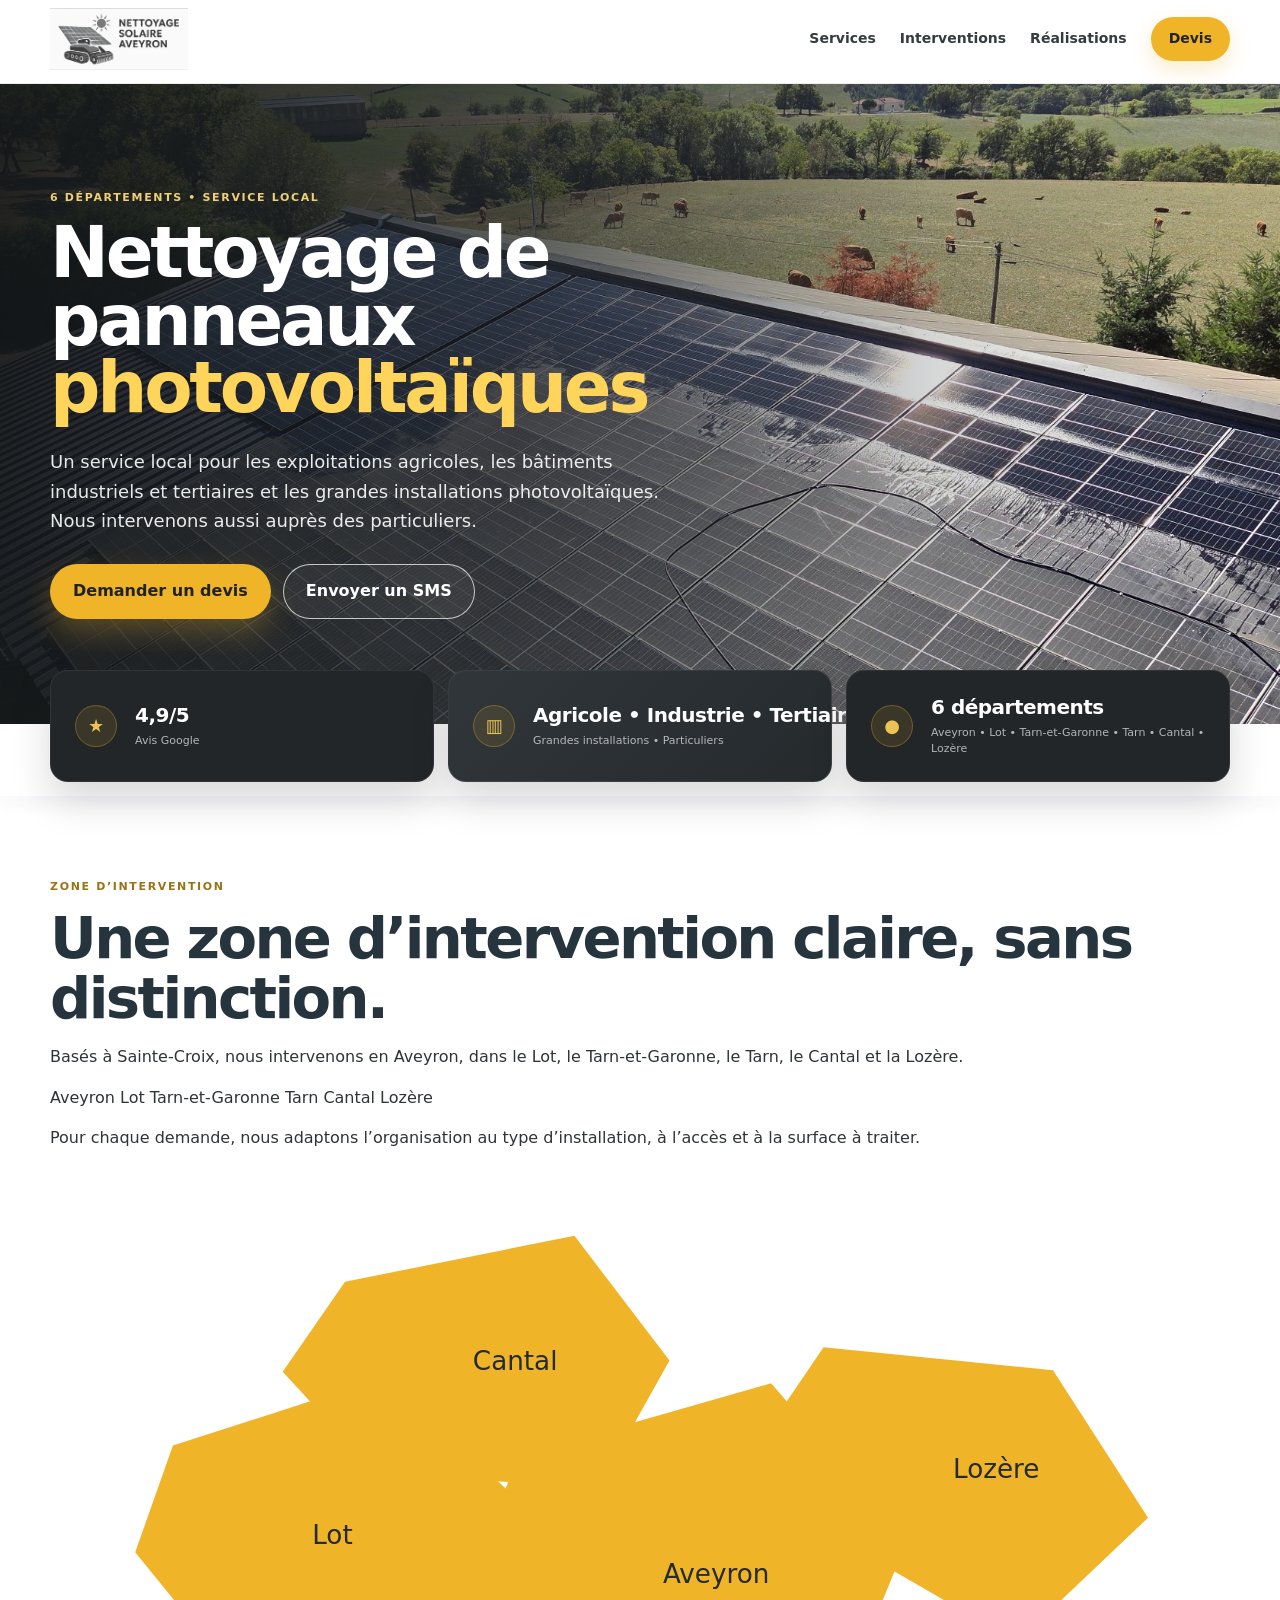
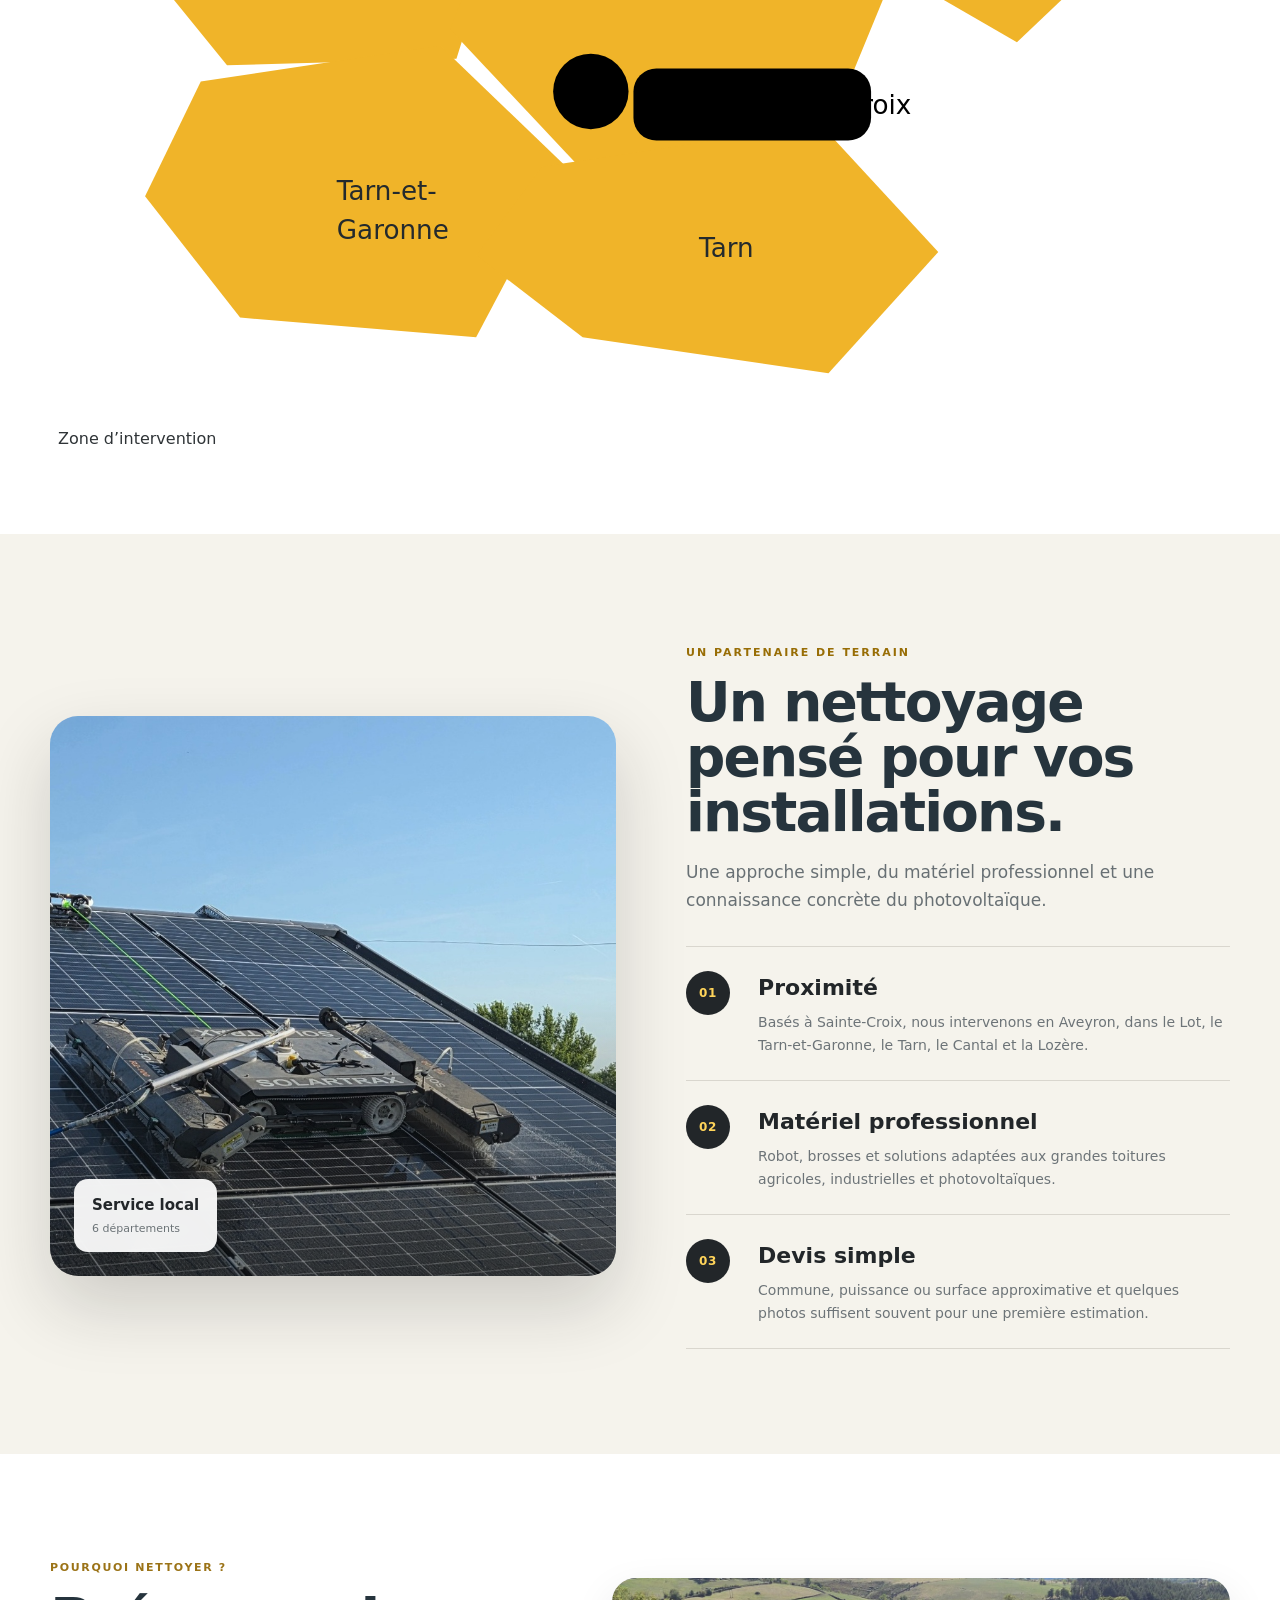
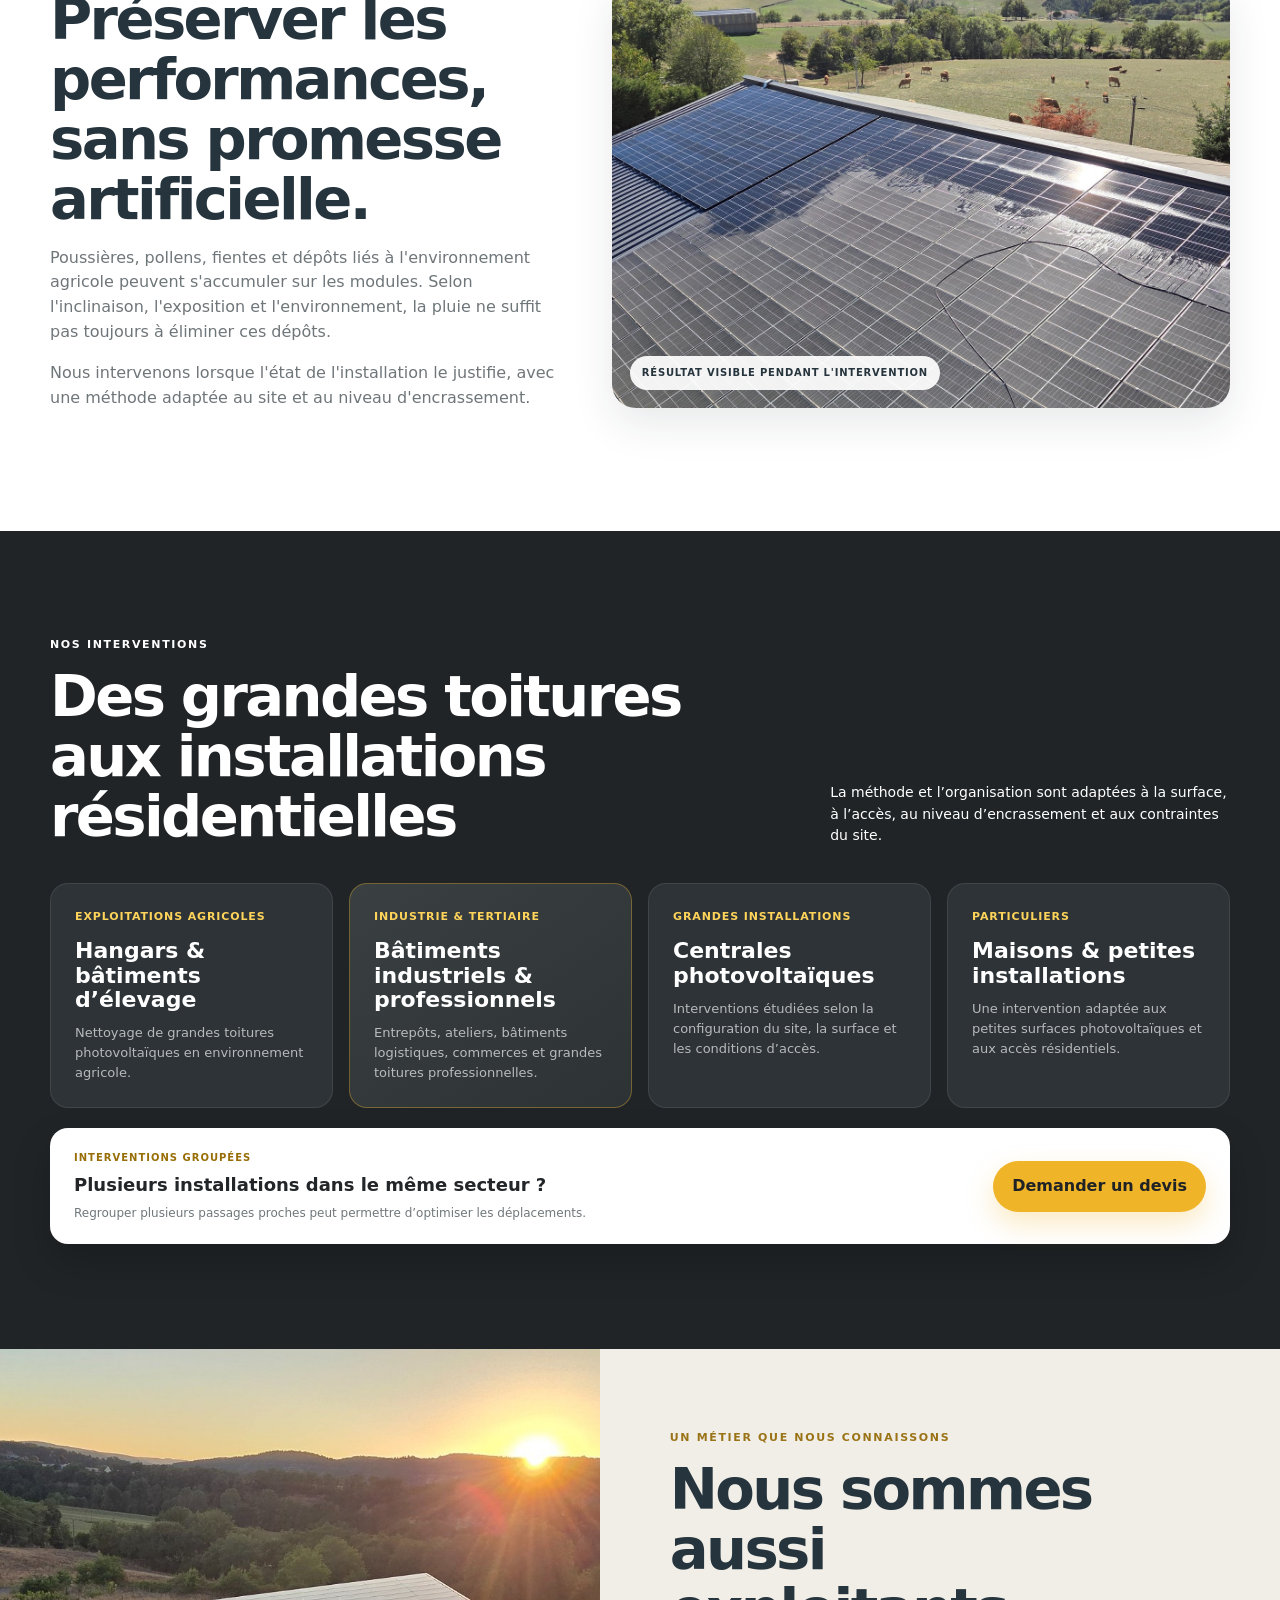
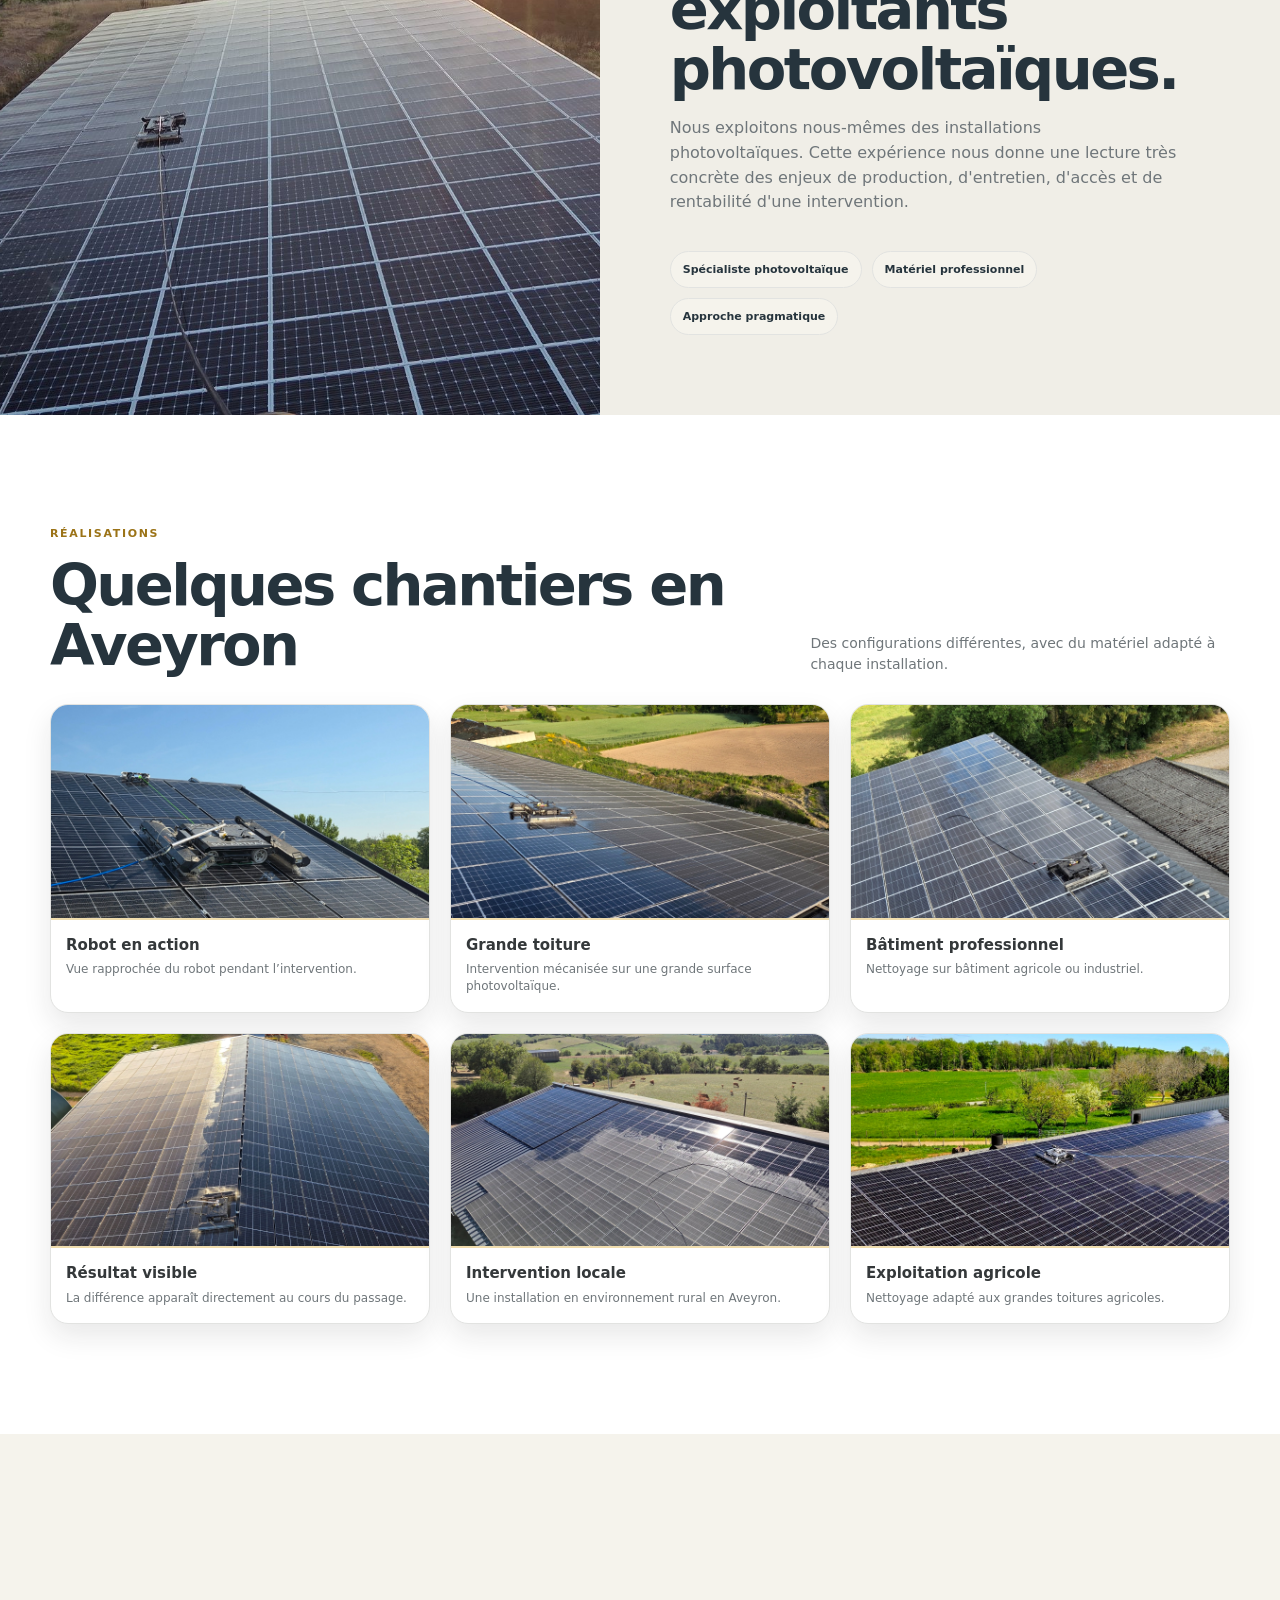
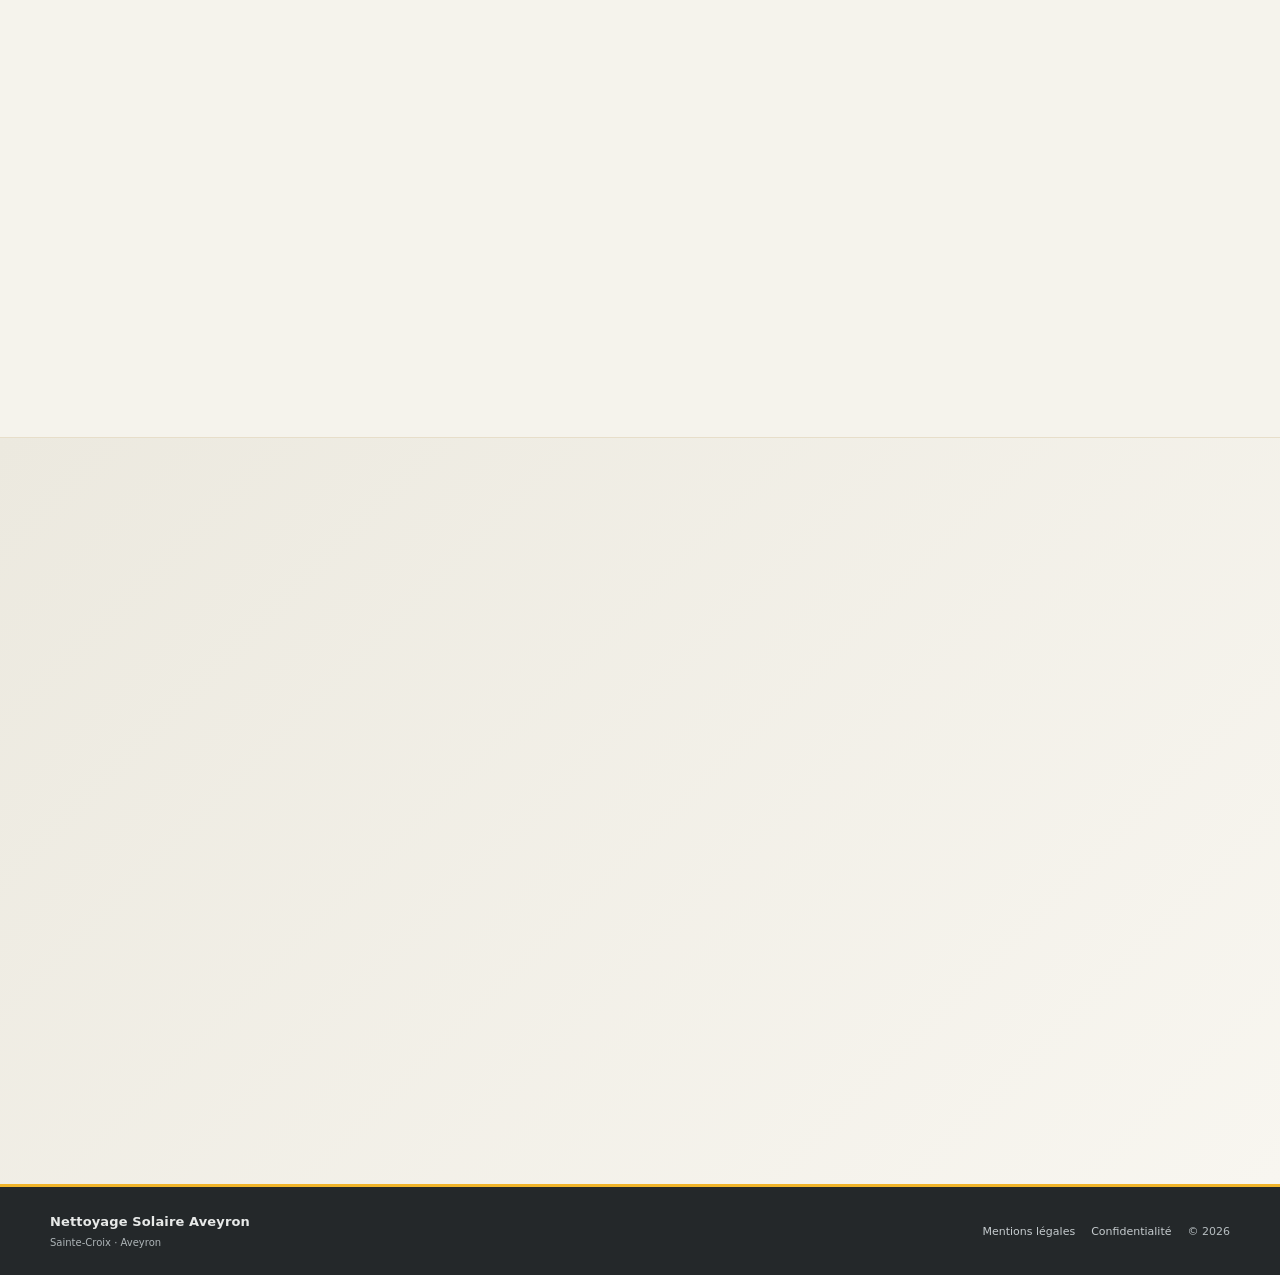
==== commit 414b1f2b: "Add files via upload" ====
--- a/index.html
+++ b/index.html
@@ -4,15 +4,15 @@
   <meta charset="utf-8">
   <meta name="viewport" content="width=device-width, initial-scale=1">
   <title>Nettoyage panneaux photovoltaïques Aveyron | Nettoyage Solaire Aveyron</title>
-  <meta name="description" content="Nettoyage professionnel de panneaux photovoltaïques en Aveyron et aux alentours pour exploitations agricoles, bâtiments industriels et tertiaires, grandes installations photovoltaïques et particuliers.">
+  <meta name="description" content="Nettoyage professionnel de panneaux photovoltaïques en Aveyron, Lot, Tarn-et-Garonne, Tarn, Cantal et Lozère pour exploitations agricoles, bâtiments industriels et tertiaires, grandes installations photovoltaïques et particuliers.">
   <meta name="theme-color" content="#26343d">
   <meta name="robots" content="index,follow">
   <meta property="og:type" content="website">
   <meta property="og:title" content="Nettoyage Solaire Aveyron">
-  <meta property="og:description" content="Nettoyage professionnel de panneaux photovoltaïques en Aveyron et aux alentours pour exploitations agricoles, bâtiments industriels et tertiaires, grandes installations photovoltaïques et particuliers.">
+  <meta property="og:description" content="Nettoyage professionnel de panneaux photovoltaïques en Aveyron, Lot, Tarn-et-Garonne, Tarn, Cantal et Lozère pour exploitations agricoles, bâtiments industriels et tertiaires, grandes installations photovoltaïques et particuliers.">
   <meta property="og:locale" content="fr_FR">
   <link rel="icon" href="assets/favicon-v44.png" type="image/png">
-  <link rel="stylesheet" href="styles-v624.css">
+  <link rel="stylesheet" href="styles-v626.css">
   <script type="application/ld+json">
   {
     "@context":"https://schema.org",
@@ -30,7 +30,7 @@
       {"@type":"AdministrativeArea","name":"Aveyron"},
       {"@type":"Place","name":"Secteurs limitrophes selon le chantier"}
     ],
-    "description":"Nettoyage professionnel de panneaux photovoltaïques en Aveyron et aux alentours."
+    "description":"Nettoyage professionnel de panneaux photovoltaïques en Aveyron, Lot, Tarn-et-Garonne, Tarn, Cantal et Lozère."
   }
   </script>
 
@@ -71,7 +71,7 @@
 
     <div class="container hero-inner">
       <div class="hero-copy reveal">
-        <p class="eyebrow">Aveyron & alentours</p>
+        <p class="eyebrow">6 départements • service local</p>
         <h1><span class="hero-line">Nettoyage de panneaux</span><em>photovoltaïques</em></h1>
         <p class="hero-lead">
           Un service local pour les exploitations agricoles, les bâtiments industriels et tertiaires et les grandes installations photovoltaïques. Nous intervenons aussi auprès des particuliers.
@@ -97,7 +97,67 @@
       </div>
       <div class="proof-item reveal">
         <span class="proof-icon">●</span>
-        <div><strong class="proof-value">Sainte-Croix</strong><small>Intervention en Aveyron et secteurs proches</small></div>
+        <div><strong class="proof-value">6 départements</strong><small>Aveyron • Lot • Tarn-et-Garonne • Tarn • Cantal • Lozère</small></div>
+      </div>
+    </div>
+  </section>
+
+
+  <section class="section zone-section-v625" id="zone-intervention">
+    <div class="container zone-layout-v625">
+      <div class="zone-copy-v625 reveal">
+        <p class="kicker">Zone d’intervention</p>
+        <h2>Une zone d’intervention claire, sans distinction.</h2>
+        <p>Basés à Sainte-Croix, nous intervenons en Aveyron, dans le Lot, le Tarn-et-Garonne, le Tarn, le Cantal et la Lozère.</p>
+        <div class="zone-tags-v625" aria-label="Départements desservis">
+          <span class="zone-tag-v625">Aveyron</span>
+          <span class="zone-tag-v625">Lot</span>
+          <span class="zone-tag-v625">Tarn-et-Garonne</span>
+          <span class="zone-tag-v625">Tarn</span>
+          <span class="zone-tag-v625">Cantal</span>
+          <span class="zone-tag-v625">Lozère</span>
+        </div>
+        <p class="zone-note-v625">Pour chaque demande, nous adaptons l’organisation au type d’installation, à l’accès et à la surface à traiter.</p>
+      </div>
+
+      <div class="zone-map-v625 reveal" role="img" aria-label="Carte schématique de la zone d'intervention : Aveyron, Lot, Tarn-et-Garonne, Tarn, Cantal et Lozère">
+        <svg viewBox="0 0 720 520" aria-hidden="true">
+          <defs>
+            <filter id="shadow625" x="-20%" y="-20%" width="140%" height="140%">
+              <feDropShadow dx="0" dy="10" stdDeviation="12" flood-color="#15191c" flood-opacity=".16"/>
+            </filter>
+          </defs>
+          <path class="zone-shape-v625 zone-area-v626" d="M180 70 L320 42 L378 118 L335 195 L200 188 L142 125 Z"/>
+          <text class="zone-label-v625" x="258" y="124">Cantal</text>
+
+          <path class="zone-shape-v625 zone-area-v626" d="M75 170 L205 128 L280 198 L248 300 L108 304 L52 235 Z"/>
+          <text class="zone-label-v625" x="160" y="230">Lot</text>
+
+          <path class="zone-shape-v625 zone-area-v626" d="M286 176 L440 132 L523 228 L472 352 L321 364 L244 282 Z"/>
+          <text class="zone-label-v625" x="374" y="254">Aveyron</text>
+
+          <path class="zone-shape-v625 zone-area-v626" d="M472 110 L612 124 L670 214 L590 290 L500 238 L438 160 Z"/>
+          <text class="zone-label-v625" x="551" y="190">Lozère</text>
+
+          <path class="zone-shape-v625 zone-area-v626" d="M92 314 L238 292 L315 366 L260 470 L116 458 L58 384 Z"/>
+          <text class="zone-label-v625" x="175" y="386">Tarn-et-</text>
+          <text class="zone-label-v625" x="175" y="410">Garonne</text>
+
+          <path class="zone-shape-v625 zone-area-v626" d="M300 366 L470 340 L542 418 L475 492 L325 470 L260 420 Z"/>
+          <text class="zone-label-v625" x="396" y="421">Tarn</text>
+
+          <g class="zone-pin-v625" transform="translate(330 320)">
+            <circle cx="0" cy="0" r="23"/>
+            <circle cx="0" cy="0" r="7" class="zone-pin-core-v625"/>
+          </g>
+          <g class="zone-home-label-v625" transform="translate(356 306)">
+            <rect x="0" y="0" rx="14" width="145" height="44"/>
+            <text x="72" y="28">Sainte-Croix</text>
+          </g>
+        </svg>
+        <div class="zone-map-legend-v625">
+          <span><i class="legend-zone-v626"></i> Zone d’intervention</span>
+        </div>
       </div>
     </div>
   </section>
@@ -106,7 +166,7 @@
     <div class="container why-layout-v622">
       <div class="why-visual-v622 reveal">
         <img src="assets/gallery-v616-robot.jpg" alt="Robot professionnel de nettoyage sur panneaux photovoltaïques">
-        <div class="why-badge-v622"><strong>Service local</strong><span>Aveyron & secteurs proches</span></div>
+        <div class="why-badge-v622"><strong>Service local</strong><span>6 départements</span></div>
       </div>
 
       <div class="why-content-v622">
@@ -119,7 +179,7 @@
         <div class="benefit-list-v622">
           <article class="benefit-line-v622 reveal">
             <span class="benefit-num-v622">01</span>
-            <div><h3>Proximité</h3><p>Basés à Sainte-Croix, nous intervenons dans tout l'Aveyron et dans les secteurs limitrophes.</p></div>
+            <div><h3>Proximité</h3><p>Basés à Sainte-Croix, nous intervenons en Aveyron, dans le Lot, le Tarn-et-Garonne, le Tarn, le Cantal et la Lozère.</p></div>
           </article>
           <article class="benefit-line-v622 reveal">
             <span class="benefit-num-v622">02</span>
--- a/styles-v626.css
+++ b/styles-v626.css
@@ -0,0 +1,1477 @@
+
+:root{
+  --navy:#0e2d4a;
+  --navy2:#173d62;
+  --blue:#2f6f9f;
+  --gold:#e0a520;
+  --gold2:#f2bd3e;
+  --cream:#f7f3ea;
+  --paper:#fffdf9;
+  --ink:#203140;
+  --muted:#697680;
+  --line:#dce3e8;
+  --white:#fff;
+  --green:#25b85a;
+  --shadow:0 18px 50px rgba(14,45,74,.14);
+}
+*{box-sizing:border-box}
+html{scroll-behavior:smooth}
+body{margin:0;font-family:Inter,ui-sans-serif,system-ui,-apple-system,BlinkMacSystemFont,"Segoe UI",sans-serif;background:var(--paper);color:var(--ink);line-height:1.55}
+a{color:inherit;text-decoration:none}
+button,input,textarea{font:inherit}
+img{max-width:100%}
+.container{width:min(1180px,calc(100% - 40px));margin:auto}
+.skip-link{position:absolute;left:-9999px}
+.skip-link:focus{left:12px;top:12px;background:#fff;padding:10px;z-index:999}
+
+.site-header{
+  position:sticky;top:0;z-index:60;
+  background:rgba(255,253,249,.96);
+  backdrop-filter:blur(12px);
+  border-bottom:1px solid rgba(220,227,232,.9);
+}
+.nav-wrap{height:78px;display:flex;align-items:center;justify-content:space-between;gap:30px}
+.brand img{display:block;width:145px;height:auto}
+.main-nav{display:flex;align-items:center;gap:28px;font-size:14px;font-weight:800;color:var(--navy)}
+.nav-cta{background:linear-gradient(135deg,var(--gold2),var(--gold));padding:11px 18px;border-radius:999px;color:#12283a}
+.nav-toggle{display:none;border:0;background:none;padding:8px}
+.nav-toggle span{display:block;width:25px;height:2px;background:var(--navy);margin:5px 0}
+
+.hero{position:relative;min-height:590px;display:flex;align-items:center;overflow:hidden}
+.hero-bg{
+  position:absolute;inset:0;width:100%;height:100%;object-fit:cover;
+  animation:heroZoom 18s ease-in-out infinite alternate;
+}
+@keyframes heroZoom{from{transform:scale(1)}to{transform:scale(1.035)}}
+.hero-shade{position:absolute;inset:0;background:linear-gradient(90deg,rgba(7,25,41,.88) 0%,rgba(7,25,41,.68) 34%,rgba(7,25,41,.20) 63%,rgba(7,25,41,.03) 100%)}
+.hero-inner{position:relative;z-index:2}
+.hero-copy{max-width:620px;color:#fff;padding:50px 0}
+.eyebrow,.kicker{margin:0 0 14px;text-transform:uppercase;letter-spacing:.15em;font-size:11px;font-weight:900}
+.eyebrow{color:#ffd166}
+.kicker{color:var(--blue)}
+h1,h2{margin:0;line-height:1.04;letter-spacing:-.045em}
+h1{font-size:clamp(52px,6vw,78px)}
+h1 em,.cta-copy h2 em{font-style:normal;color:#f2bf3f}
+h2{font-size:clamp(38px,4.5vw,58px);color:var(--navy)}
+.hero-lead{font-size:18px;max-width:580px;margin:24px 0 0;color:rgba(255,255,255,.9)}
+.hero-actions{display:flex;gap:12px;flex-wrap:wrap;margin-top:28px}
+.btn{display:inline-flex;align-items:center;justify-content:center;border-radius:999px;padding:14px 22px;font-weight:900;border:1px solid transparent;transition:transform .2s ease,box-shadow .2s ease}
+.btn:hover{transform:translateY(-2px)}
+.btn-gold{background:linear-gradient(135deg,var(--gold2),var(--gold));color:#14293d;box-shadow:0 12px 24px rgba(224,165,32,.25)}
+.btn-outline{border-color:rgba(255,255,255,.65);color:#fff;background:rgba(255,255,255,.04)}
+
+.proof-strip{background:#fff;border-bottom:1px solid var(--line)}
+.proof-grid{display:grid;grid-template-columns:repeat(3,1fr)}
+.proof-item{display:flex;align-items:center;gap:15px;padding:23px 30px;border-right:1px solid var(--line)}
+.proof-item:last-child{border-right:0}
+.proof-icon{font-size:30px;color:var(--gold)}
+.proof-item strong{display:block;color:var(--navy);font-size:22px}
+.proof-item small{display:block;color:var(--muted);font-size:12px}
+
+.section{padding:82px 0}
+.section-heading{margin-bottom:36px}
+.section-heading h2{margin-top:0}
+.section-heading.split,.tariff-heading{display:flex;align-items:end;justify-content:space-between;gap:40px}
+.section-heading.split>p,.tariff-heading>p{max-width:470px;margin:0;color:var(--muted);font-size:14px}
+
+.why{background:var(--paper)}
+.benefit-grid{display:grid;grid-template-columns:repeat(3,1fr);gap:18px}
+.benefit{
+  background:#fff;border:1px solid var(--line);border-radius:20px;padding:25px;
+  box-shadow:0 8px 26px rgba(14,45,74,.06);
+  transition:transform .25s ease,box-shadow .25s ease;
+}
+.benefit:hover{transform:translateY(-5px);box-shadow:var(--shadow)}
+.benefit-icon{
+  width:44px;height:44px;border-radius:50%;display:grid;place-items:center;
+  background:linear-gradient(135deg,#f3c75a,#d99b14);color:#fff;font-weight:900;font-size:20px;margin-bottom:16px
+}
+.benefit h3{margin:0 0 8px;color:var(--navy);font-size:22px}
+.benefit p{margin:0;color:var(--muted);font-size:14px}
+
+.why-clean{background:var(--cream)}
+.two-col{display:grid;grid-template-columns:.9fr 1.1fr;gap:56px;align-items:center}
+.text-panel p:not(.kicker){color:var(--muted)}
+.feature-photo{margin:0;position:relative;overflow:hidden;border-radius:24px;box-shadow:var(--shadow)}
+.feature-photo img{display:block;width:100%;height:430px;object-fit:cover;transition:transform .5s ease}
+.feature-photo:hover img{transform:scale(1.03)}
+.feature-photo figcaption{
+  position:absolute;left:18px;bottom:18px;background:rgba(255,255,255,.92);color:var(--navy);
+  padding:9px 12px;border-radius:999px;font-size:10px;font-weight:900;text-transform:uppercase;letter-spacing:.08em
+}
+
+.tariffs{background:linear-gradient(135deg,#f6f9fb,#eef4f8)}
+.tariff-grid{display:grid;grid-template-columns:repeat(3,1fr);gap:18px}
+.tariff-card{
+  background:#fff;border:1px solid var(--line);border-radius:18px;padding:24px;
+  transition:transform .25s ease,box-shadow .25s ease
+}
+.tariff-card:hover{transform:translateY(-5px);box-shadow:var(--shadow)}
+.tariff-label{display:block;font-size:12px;font-weight:900;color:var(--navy);margin-bottom:12px}
+.tariff-card strong{display:block;font-size:28px;color:var(--gold);line-height:1.05;margin-bottom:10px}
+.tariff-card p{margin:0;color:var(--muted);font-size:13px}
+.accent-card{background:linear-gradient(135deg,#fff9e9,#fff)}
+.fine-print{margin:15px 0 0;color:var(--muted);font-size:10px}
+
+.operator{
+  padding:0;display:grid;grid-template-columns:1.05fr .95fr;min-height:560px;background:#fff
+}
+.operator-photo img{display:block;width:100%;height:100%;object-fit:cover}
+.operator-copy{padding:80px 8vw 80px 70px;display:flex;flex-direction:column;justify-content:center}
+.operator-copy p:not(.kicker){color:var(--muted)}
+.operator-points{display:flex;flex-wrap:wrap;gap:10px;margin-top:20px}
+.operator-points span{padding:9px 12px;border-radius:999px;background:var(--cream);border:1px solid var(--line);font-size:11px;font-weight:800;color:var(--navy)}
+
+.gallery-section{background:#fff}
+.gallery-grid{display:grid;grid-template-columns:repeat(4,1fr);gap:16px}
+.gallery-card{margin:0;background:#fff;border:1px solid var(--line);border-radius:18px;overflow:hidden;box-shadow:0 8px 22px rgba(14,45,74,.06)}
+.gallery-card img{width:100%;height:220px;object-fit:cover;display:block;transition:transform .45s ease}
+.gallery-card:hover img{transform:scale(1.035)}
+.gallery-card figcaption{padding:14px 15px 16px}
+.gallery-card strong{display:block;color:var(--navy);font-size:14px;margin-bottom:4px}
+.gallery-card span{display:block;color:var(--muted);font-size:11px}
+
+.local-price{background:var(--cream)}
+.local-grid{display:grid;grid-template-columns:.9fr 1.1fr;gap:50px;align-items:center}
+.local-copy p:not(.kicker){color:var(--muted)}
+.text-link{display:inline-block;margin-top:12px;color:var(--navy);font-weight:900}
+.local-photo{margin:0;border-radius:24px;overflow:hidden;box-shadow:var(--shadow)}
+.local-photo img{display:block;width:100%;height:390px;object-fit:cover;transition:transform .5s ease}
+.local-photo:hover img{transform:scale(1.03)}
+
+.cta-section{position:relative;background:linear-gradient(135deg,#0d2b47,#173f64);color:#fff;padding:76px 0}
+.cta-grid{display:grid;grid-template-columns:.9fr 1.1fr;gap:70px;align-items:start}
+.cta-copy h2{color:#fff}
+.cta-copy p:not(.eyebrow){color:#d7e2ea}
+.contact-card{background:#fff;color:var(--ink);border-radius:24px;padding:28px;box-shadow:0 20px 50px rgba(0,0,0,.18)}
+.phone-row{display:flex;align-items:center;gap:14px;margin-bottom:22px}
+.phone-icon{width:46px;height:46px;border-radius:50%;display:grid;place-items:center;background:linear-gradient(135deg,var(--gold2),var(--gold));color:#fff;font-size:20px}
+.phone-row small{display:block;color:var(--muted);font-size:11px}
+.phone-row a{display:block;font-size:24px;font-weight:900;color:var(--navy)}
+.form-grid{display:grid;gap:14px}
+.form-grid.two{grid-template-columns:1fr 1fr}
+#quote-form label{display:flex;flex-direction:column;gap:6px;margin-bottom:13px;font-size:11px;font-weight:850;color:#53636f}
+#quote-form input,#quote-form textarea{width:100%;border:1px solid #d9e1e6;background:#fff;padding:11px 12px;border-radius:10px;outline:none}
+#quote-form input:focus,#quote-form textarea:focus{border-color:#8ab0ca;box-shadow:0 0 0 3px rgba(47,111,159,.12)}
+.whatsapp-btn{width:100%;border:0;border-radius:12px;padding:14px;background:linear-gradient(135deg,#2dcc6c,#20a94f);color:#fff;font-weight:900;cursor:pointer}
+.form-note{text-align:center;margin:9px 0 0;color:var(--muted);font-size:10px}
+
+.footer{background:#081f34;color:#dce6ed;padding:30px 0}
+.footer-inner{display:flex;align-items:center;justify-content:space-between;gap:30px}
+.footer img{display:block;width:135px;background:#fff;border-radius:12px;padding:4px}
+.footer-links{display:flex;gap:16px;flex-wrap:wrap;font-size:11px;color:#a4b5c1}
+
+/* Animations */
+.reveal{opacity:0;transform:translateY(18px);transition:opacity .55s ease,transform .55s ease}
+.reveal.visible{opacity:1;transform:none}
+@media(prefers-reduced-motion:reduce){
+  *{scroll-behavior:auto!important}
+  .reveal{opacity:1!important;transform:none!important;transition:none!important}
+  .hero-bg{animation:none!important}
+  .benefit,.tariff-card,.gallery-card img,.feature-photo img,.local-photo img{transition:none!important}
+}
+
+@media(max-width:980px){
+  .main-nav{position:absolute;top:78px;left:0;right:0;display:none;flex-direction:column;align-items:flex-start;background:#fff;padding:22px;border-bottom:1px solid var(--line)}
+  .main-nav.open{display:flex}
+  .nav-toggle{display:block}
+  .proof-grid,.benefit-grid,.tariff-grid{grid-template-columns:1fr}
+  .proof-item{border-right:0;border-bottom:1px solid var(--line)}
+  .two-col,.operator,.local-grid,.cta-grid{grid-template-columns:1fr}
+  .operator-copy{padding:58px 28px}
+  .operator-photo{min-height:360px}
+  .gallery-grid{grid-template-columns:1fr 1fr}
+}
+@media(max-width:680px){
+  .container{width:min(100% - 28px,1180px)}
+  .brand img{width:120px}
+  .hero{min-height:560px}
+  .hero-shade{background:linear-gradient(90deg,rgba(7,25,41,.9),rgba(7,25,41,.58))}
+  h1{font-size:46px}
+  .section{padding:60px 0}
+  .section-heading.split,.tariff-heading{display:block}
+  .section-heading.split>p,.tariff-heading>p{margin-top:12px}
+  .feature-photo img,.local-photo img{height:300px}
+  .gallery-grid{grid-template-columns:1fr}
+  .gallery-card img{height:240px}
+  .form-grid.two{grid-template-columns:1fr}
+  .footer-inner{flex-direction:column;align-items:flex-start}
+}
+
+
+/* ===== V6.1 : finitions header, hero et preuves ===== */
+
+/* Logo plus discret et entièrement contenu dans le header */
+.nav-wrap{
+  height:84px;
+}
+.brand{
+  display:flex;
+  align-items:center;
+  height:84px;
+  overflow:hidden;
+}
+.brand img{
+  width:116px;
+  max-height:76px;
+  object-fit:contain;
+}
+
+/* Hero : titre un peu plus compact sur desktop */
+.hero-copy{
+  max-width:690px;
+}
+.hero-copy h1{
+  font-size:clamp(50px,5vw,70px);
+  max-width:680px;
+}
+.keep-line{
+  white-space:nowrap;
+}
+
+/* Bande de preuves : davantage de hiérarchie */
+.proof-strip{
+  box-shadow:0 8px 18px rgba(14,45,74,.04);
+}
+.proof-grid{
+  align-items:stretch;
+}
+.proof-item{
+  min-height:118px;
+  padding:26px 32px;
+}
+.proof-item > div{
+  display:flex;
+  flex-direction:column;
+  justify-content:center;
+}
+.proof-value{
+  font-size:26px !important;
+  line-height:1.05;
+  letter-spacing:-.025em;
+  color:var(--navy);
+}
+.proof-item small{
+  margin-top:6px;
+  font-size:11px;
+  line-height:1.35;
+  color:#7a8790;
+}
+
+/* Les icônes deviennent secondaires */
+.proof-icon{
+  font-size:24px;
+  opacity:.9;
+}
+
+/* Desktop : éviter un logo qui déborde visuellement */
+@media(min-width:981px){
+  .site-header{
+    min-height:84px;
+  }
+}
+
+/* Tablette */
+@media(max-width:980px){
+  .nav-wrap{height:78px}
+  .brand{height:78px}
+  .brand img{width:108px;max-height:70px}
+}
+
+/* Mobile */
+@media(max-width:680px){
+  .brand img{width:96px;max-height:64px}
+  .hero-copy h1{
+    font-size:43px;
+    max-width:100%;
+  }
+  .keep-line{
+    white-space:normal;
+  }
+  .proof-item{
+    min-height:auto;
+    padding:18px 0;
+  }
+  .proof-value{
+    font-size:23px !important;
+  }
+}
+
+
+/* ===== V6.2 : polish final du haut de page ===== */
+
+/* Logo : un peu plus présent que V6.1 sans déborder */
+.nav-wrap{
+  height:82px;
+}
+.brand{
+  height:82px;
+}
+.brand img{
+  width:128px;
+  max-height:76px;
+}
+
+/* Titre : 2 lignes nettes sur desktop */
+.hero-copy{
+  max-width:760px;
+}
+.hero-copy h1{
+  max-width:760px;
+  font-size:clamp(48px,4.2vw,64px);
+}
+.hero-line{
+  display:block;
+}
+
+/* Bande de preuves */
+.proof-item{
+  gap:18px;
+}
+.proof-value{
+  white-space:nowrap;
+}
+.proof-value span{
+  display:inline-block;
+}
+
+/* Légère réduction du vide visuel dans le header */
+.main-nav{
+  gap:24px;
+}
+
+@media(max-width:980px){
+  .nav-wrap,.brand{height:78px}
+  .brand img{width:116px;max-height:70px}
+}
+
+@media(max-width:680px){
+  .brand img{width:98px;max-height:62px}
+  .hero-copy h1{
+    font-size:43px;
+    max-width:100%;
+  }
+  .hero-line{
+    display:block;
+  }
+}
+
+
+/* ===== V6.3 : logo de header réellement lisible ===== */
+.nav-wrap{
+  height:94px;
+}
+
+.brand-lockup{
+  height:94px;
+  display:flex;
+  align-items:center;
+  gap:14px;
+  overflow:visible;
+}
+
+.brand-lockup img{
+  width:88px;
+  height:82px;
+  max-height:none;
+  object-fit:contain;
+  flex:0 0 auto;
+}
+
+.brand-copy{
+  display:flex;
+  flex-direction:column;
+  line-height:1.02;
+  color:var(--navy);
+}
+
+.brand-copy strong{
+  font-size:18px;
+  font-weight:900;
+  letter-spacing:-.025em;
+  white-space:nowrap;
+}
+
+.brand-copy small{
+  margin-top:5px;
+  color:var(--gold);
+  font-size:11px;
+  font-weight:900;
+  letter-spacing:.18em;
+  text-transform:uppercase;
+}
+
+/* Menu mieux centré dans le bandeau plus haut */
+.main-nav{
+  align-self:center;
+}
+
+/* Valeurs statiques : priorité à la lisibilité commerciale */
+.proof-value{
+  min-width:max-content;
+}
+
+@media(max-width:980px){
+  .nav-wrap,
+  .brand-lockup{
+    height:84px;
+  }
+
+  .brand-lockup img{
+    width:75px;
+    height:70px;
+  }
+
+  .brand-copy strong{
+    font-size:16px;
+  }
+}
+
+@media(max-width:680px){
+  .nav-wrap,
+  .brand-lockup{
+    height:78px;
+  }
+
+  .brand-lockup{
+    gap:9px;
+  }
+
+  .brand-lockup img{
+    width:61px;
+    height:58px;
+  }
+
+  .brand-copy strong{
+    font-size:13px;
+  }
+
+  .brand-copy small{
+    font-size:9px;
+    margin-top:3px;
+  }
+}
+
+
+/* ===== V6.4 : logo horizontal en une seule image ===== */
+.nav-wrap{
+  height:94px;
+}
+
+.brand-v64{
+  height:94px;
+  display:flex;
+  align-items:center;
+  overflow:visible;
+}
+
+.brand-v64 img{
+  width:300px;
+  height:auto;
+  max-height:84px;
+  object-fit:contain;
+  display:block;
+}
+
+@media(max-width:980px){
+  .nav-wrap,
+  .brand-v64{
+    height:84px;
+  }
+
+  .brand-v64 img{
+    width:260px;
+    max-height:74px;
+  }
+}
+
+@media(max-width:680px){
+  .nav-wrap,
+  .brand-v64{
+    height:76px;
+  }
+
+  .brand-v64 img{
+    width:205px;
+    max-height:66px;
+  }
+}
+
+
+/* ===== V6.5 : sans prix publics + bâtiments industriels ===== */
+
+/* Les ancres ne passent plus sous le header sticky */
+section[id]{
+  scroll-margin-top:110px;
+}
+
+/* Un peu moins d'air dans la première section */
+.why{
+  padding-top:68px;
+  padding-bottom:68px;
+}
+
+/* Nouvelle section interventions */
+.interventions{
+  background:linear-gradient(135deg,#f6f9fb,#eef4f8);
+}
+
+.intervention-heading{
+  display:flex;
+  align-items:end;
+  justify-content:space-between;
+  gap:40px;
+}
+
+.intervention-heading > p{
+  max-width:480px;
+  margin:0;
+  color:var(--muted);
+  font-size:14px;
+}
+
+.intervention-grid{
+  display:grid;
+  grid-template-columns:repeat(4,1fr);
+  gap:16px;
+}
+
+.intervention-card{
+  background:#fff;
+  border:1px solid var(--line);
+  border-radius:18px;
+  padding:24px;
+  box-shadow:0 8px 22px rgba(14,45,74,.05);
+  transition:transform .25s ease,box-shadow .25s ease;
+}
+
+.intervention-card:hover{
+  transform:translateY(-4px);
+  box-shadow:var(--shadow);
+}
+
+.intervention-label{
+  display:block;
+  color:var(--blue);
+  font-size:11px;
+  font-weight:900;
+  text-transform:uppercase;
+  letter-spacing:.08em;
+  margin-bottom:14px;
+}
+
+.intervention-card strong{
+  display:block;
+  color:var(--navy);
+  font-size:22px;
+  line-height:1.12;
+  margin-bottom:10px;
+}
+
+.intervention-card p{
+  margin:0;
+  color:var(--muted);
+  font-size:13px;
+}
+
+.grouped-callout{
+  margin-top:20px;
+  padding:22px 24px;
+  border-radius:18px;
+  display:flex;
+  align-items:center;
+  justify-content:space-between;
+  gap:24px;
+  background:#fff8e7;
+  border:1px solid #f0ddaa;
+}
+
+.grouped-kicker{
+  display:block;
+  color:var(--gold);
+  text-transform:uppercase;
+  letter-spacing:.1em;
+  font-size:10px;
+  font-weight:900;
+  margin-bottom:5px;
+}
+
+.grouped-callout strong{
+  display:block;
+  color:var(--navy);
+  font-size:18px;
+}
+
+.grouped-callout p{
+  margin:5px 0 0;
+  color:var(--muted);
+  font-size:12px;
+}
+
+.compact-btn{
+  white-space:nowrap;
+  padding:12px 18px;
+}
+
+@media(max-width:1100px){
+  .intervention-grid{
+    grid-template-columns:repeat(2,1fr);
+  }
+}
+
+@media(max-width:680px){
+  section[id]{
+    scroll-margin-top:90px;
+  }
+
+  .why{
+    padding-top:54px;
+    padding-bottom:54px;
+  }
+
+  .intervention-heading{
+    display:block;
+  }
+
+  .intervention-heading > p{
+    margin-top:12px;
+  }
+
+  .intervention-grid{
+    grid-template-columns:1fr;
+  }
+
+  .grouped-callout{
+    align-items:flex-start;
+    flex-direction:column;
+  }
+}
+
+
+/* ===== V6.9 : finition commerciale ===== */
+
+.industrial-card{
+  background:linear-gradient(145deg,#fffdf8,#fff7df);
+  border-color:#efdca8;
+}
+
+.intervention-card strong{
+  min-height:50px;
+}
+
+.gallery-section .section-heading{
+  margin-bottom:28px;
+}
+
+.gallery-card{
+  transition:transform .25s ease,box-shadow .25s ease;
+}
+.gallery-card:hover{
+  transform:translateY(-4px);
+  box-shadow:var(--shadow);
+}
+
+.cta-copy{
+  max-width:520px;
+}
+
+.form-note{
+  line-height:1.45;
+  max-width:480px;
+  margin-left:auto;
+  margin-right:auto;
+}
+
+@media(max-width:680px){
+  .intervention-card strong{
+    min-height:auto;
+  }
+}
+
+
+/* ===== V6.10 : logo header corrigé ===== */
+.nav-wrap{
+  height:92px;
+}
+
+.brand-v610{
+  height:92px;
+  display:flex;
+  align-items:center;
+  gap:12px;
+  overflow:visible;
+}
+
+.brand-v610 img{
+  width:78px;
+  height:78px;
+  object-fit:contain;
+  display:block;
+  flex:0 0 auto;
+}
+
+.brand-copy-v610{
+  display:flex;
+  flex-direction:column;
+  line-height:1;
+  color:var(--navy);
+}
+
+.brand-copy-v610 strong{
+  font-size:18px;
+  font-weight:900;
+  letter-spacing:-.02em;
+  white-space:nowrap;
+}
+
+.brand-copy-v610 small{
+  margin-top:6px;
+  color:var(--gold);
+  font-size:10px;
+  font-weight:900;
+  letter-spacing:.18em;
+  text-transform:uppercase;
+}
+
+@media(max-width:980px){
+  .nav-wrap,
+  .brand-v610{
+    height:84px;
+  }
+
+  .brand-v610 img{
+    width:68px;
+    height:68px;
+  }
+
+  .brand-copy-v610 strong{
+    font-size:16px;
+  }
+}
+
+@media(max-width:680px){
+  .nav-wrap,
+  .brand-v610{
+    height:76px;
+  }
+
+  .brand-v610{
+    gap:8px;
+  }
+
+  .brand-v610 img{
+    width:58px;
+    height:58px;
+  }
+
+  .brand-copy-v610 strong{
+    font-size:13px;
+  }
+
+  .brand-copy-v610 small{
+    margin-top:4px;
+    font-size:8px;
+  }
+}
+
+
+/* ===== V6.11 : header logo compact + galerie HD ===== */
+
+/* Nouveau bloc marque indépendant de tous les anciens styles .brand */
+.nav-wrap{
+  height:86px !important;
+}
+
+.brand-v611{
+  display:inline-flex !important;
+  align-items:center !important;
+  gap:11px !important;
+  width:auto !important;
+  min-width:0 !important;
+  max-width:none !important;
+  height:86px !important;
+  padding:0 !important;
+  margin:0 !important;
+  overflow:visible !important;
+  background:transparent !important;
+  border:0 !important;
+  box-shadow:none !important;
+  flex:0 0 auto !important;
+}
+
+.brand-v611 img{
+  display:block !important;
+  width:66px !important;
+  height:66px !important;
+  max-width:66px !important;
+  max-height:66px !important;
+  object-fit:contain !important;
+  margin:0 !important;
+  padding:0 !important;
+  background:transparent !important;
+}
+
+.brand-text-v611{
+  display:flex !important;
+  flex-direction:column !important;
+  justify-content:center !important;
+  width:auto !important;
+  min-width:0 !important;
+  line-height:1 !important;
+  color:var(--navy) !important;
+}
+
+.brand-text-v611 strong{
+  display:block !important;
+  font-size:18px !important;
+  line-height:1.05 !important;
+  font-weight:900 !important;
+  letter-spacing:-.025em !important;
+  white-space:nowrap !important;
+}
+
+.brand-text-v611 small{
+  display:block !important;
+  margin-top:5px !important;
+  font-size:9px !important;
+  line-height:1 !important;
+  font-weight:900 !important;
+  letter-spacing:.17em !important;
+  text-transform:uppercase !important;
+  color:var(--gold) !important;
+}
+
+/* Galerie : utiliser les vrais pixels des nouvelles photos, sans zoom excessif */
+.gallery-grid{
+  align-items:stretch;
+}
+.gallery-card img{
+  width:100% !important;
+  height:245px !important;
+  object-fit:cover !important;
+  object-position:center !important;
+  image-rendering:auto !important;
+}
+.gallery-card:hover img{
+  transform:scale(1.018) !important;
+}
+
+@media(max-width:980px){
+  .nav-wrap,
+  .brand-v611{
+    height:80px !important;
+  }
+  .brand-v611 img{
+    width:60px !important;
+    height:60px !important;
+    max-width:60px !important;
+    max-height:60px !important;
+  }
+  .brand-text-v611 strong{
+    font-size:16px !important;
+  }
+}
+
+@media(max-width:680px){
+  .nav-wrap,
+  .brand-v611{
+    height:72px !important;
+  }
+  .brand-v611{
+    gap:8px !important;
+  }
+  .brand-v611 img{
+    width:52px !important;
+    height:52px !important;
+    max-width:52px !important;
+    max-height:52px !important;
+  }
+  .brand-text-v611 strong{
+    font-size:13px !important;
+  }
+  .brand-text-v611 small{
+    font-size:8px !important;
+    margin-top:4px !important;
+  }
+  .gallery-card img{
+    height:230px !important;
+  }
+}
+
+
+/* ===== V6.14 : galerie plus lisible ===== */
+.gallery-grid{grid-template-columns:repeat(2,minmax(0,1fr)) !important;gap:18px !important;}
+.gallery-card img{height:320px !important;object-fit:cover !important;object-position:center !important;}
+@media(max-width:980px){.gallery-grid{grid-template-columns:1fr 1fr !important;}.gallery-card img{height:260px !important;}}
+@media(max-width:680px){.gallery-grid{grid-template-columns:1fr !important;}.gallery-card img{height:240px !important;}}
+
+
+/* ===== V6.15 : galerie 3 photos, plus lisible ===== */
+.gallery-grid-v615{
+  grid-template-columns:repeat(3,minmax(0,1fr)) !important;
+  gap:20px !important;
+}
+.gallery-grid-v615 .gallery-card img{
+  width:100% !important;
+  height:auto !important;
+  aspect-ratio:16/9 !important;
+  object-fit:cover !important;
+  object-position:center !important;
+  transform:none !important;
+}
+.gallery-grid-v615 .gallery-card:hover img{
+  transform:none !important;
+}
+.gallery-grid-v615 .gallery-card strong{
+  font-size:15px !important;
+}
+.gallery-grid-v615 .gallery-card span{
+  font-size:12px !important;
+}
+@media(max-width:980px){
+  .gallery-grid-v615{grid-template-columns:1fr 1fr !important;}
+}
+@media(max-width:680px){
+  .gallery-grid-v615{grid-template-columns:1fr !important;}
+}
+
+
+/* ===== V6.16 : galerie 6 photos ===== */
+.gallery-grid-v616{
+  display:grid !important;
+  grid-template-columns:repeat(3,minmax(0,1fr)) !important;
+  gap:20px !important;
+}
+.gallery-grid-v616 .gallery-card img{
+  width:100% !important;
+  height:auto !important;
+  aspect-ratio:16/9 !important;
+  object-fit:cover !important;
+  object-position:center !important;
+  transform:none !important;
+}
+.gallery-grid-v616 .gallery-card:hover img{
+  transform:none !important;
+}
+.gallery-grid-v616 .gallery-card strong{
+  font-size:15px !important;
+}
+.gallery-grid-v616 .gallery-card span{
+  font-size:12px !important;
+  line-height:1.45 !important;
+}
+@media(max-width:980px){
+  .gallery-grid-v616{grid-template-columns:1fr 1fr !important;}
+}
+@media(max-width:680px){
+  .gallery-grid-v616{grid-template-columns:1fr !important;}
+}
+
+/* ===== V6.19 : identité harmonisée avec le logo des cartes de visite ===== */
+:root{
+  --navy:#3b3b3b;
+  --navy2:#555657;
+  --blue:#6e6e6f;
+  --gold:#646566;
+  --gold2:#8f9091;
+  --cream:#f2f2ef;
+  --paper:#fbfbfa;
+  --ink:#333536;
+  --muted:#686b6d;
+  --line:#ddddda;
+  --white:#fff;
+  --green:#555657;
+  --shadow:0 18px 50px rgba(45,45,45,.14);
+}
+body{background:var(--paper);color:var(--ink)}
+.site-header{background:rgba(255,255,255,.97);border-bottom-color:rgba(220,220,218,.95)}
+.main-nav{color:var(--navy)}
+.nav-cta,
+.btn-gold,
+.phone-icon{
+  background:linear-gradient(135deg,#8f9091,#555657) !important;
+  color:#fff !important;
+  box-shadow:0 12px 24px rgba(59,59,59,.18) !important;
+}
+.hero-shade{background:linear-gradient(90deg,rgba(25,25,25,.90) 0%,rgba(25,25,25,.70) 36%,rgba(25,25,25,.24) 65%,rgba(25,25,25,.05) 100%)}
+.eyebrow{color:#e6e6e3}
+h1 em,.cta-copy h2 em{color:#d6d6d3}
+.kicker{color:#66686a}
+.proof-icon{color:#6f7071}
+.benefit-icon{background:linear-gradient(135deg,#949596,#555657)}
+.industrial-card{background:linear-gradient(145deg,#fff,#f1f1ef);border-color:#d7d7d3}
+.accent-card{background:linear-gradient(135deg,#f5f5f2,#fff)}
+.tariffs{background:linear-gradient(135deg,#f5f5f3,#ededeb)}
+.cta-section{background:linear-gradient(135deg,#2f3031,#4a4b4c)}
+.cta-copy p:not(.eyebrow){color:#e0e0de}
+.footer{background:#292a2b;color:#e8e8e6}
+.footer-links{color:#b8b9b9}
+#quote-form label{color:#5e6061}
+#quote-form input,#quote-form textarea{border-color:#d6d6d4}
+#quote-form input:focus,#quote-form textarea:focus{border-color:#8c8d8e;box-shadow:0 0 0 3px rgba(90,90,90,.12)}
+.sms-btn{width:100%;border:0;border-radius:12px;padding:14px;background:linear-gradient(135deg,#747576,#454647);color:#fff;font-weight:900;cursor:pointer}
+.sms-btn:hover{background:linear-gradient(135deg,#666768,#393a3b)}
+@media(max-width:680px){
+  .hero-shade{background:linear-gradient(90deg,rgba(25,25,25,.92),rgba(25,25,25,.62))}
+}
+
+
+/* ===== V6.20 : finition plus élégante, contact et footer épurés ===== */
+:root{
+  --navy:#26343d;
+  --navy2:#344852;
+  --blue:#657985;
+  --gold:#6d7377;
+  --gold2:#92989b;
+  --cream:#f4f2ed;
+  --paper:#fcfcfb;
+  --ink:#2f3437;
+  --muted:#6f767a;
+  --line:#e2e3e1;
+  --white:#fff;
+  --green:#53636c;
+  --shadow:0 16px 42px rgba(31,40,46,.10);
+}
+
+/* Palette générale : sobre, mais pas monochrome */
+body{background:var(--paper);color:var(--ink)}
+.site-header{background:rgba(255,255,255,.98);border-bottom:1px solid #ececea}
+.main-nav{color:#363b3e}
+.nav-cta,.btn-gold{
+  background:#343c41 !important;
+  color:#fff !important;
+  box-shadow:none !important;
+}
+.nav-cta:hover,.btn-gold:hover{background:#222a2f !important}
+.hero-shade{background:linear-gradient(90deg,rgba(26,34,39,.88) 0%,rgba(31,41,47,.67) 38%,rgba(31,41,47,.18) 70%,rgba(31,41,47,.03) 100%)}
+.kicker{color:#65737c}
+.proof-icon{color:#667983}
+.benefit-icon{background:#526773}
+.industrial-card{background:#fbfbfa;border-color:#e1e2df}
+.accent-card{background:#f7f6f2}
+.tariffs{background:#f5f4f0}
+
+/* Zone devis : claire et plus légère */
+.cta-section{
+  background:#f4f2ed !important;
+  color:var(--ink) !important;
+  padding:82px 0 74px !important;
+  border-top:1px solid #ebe9e3;
+}
+.cta-grid{
+  grid-template-columns:.78fr 1.22fr !important;
+  gap:58px !important;
+  align-items:center !important;
+}
+.cta-copy .eyebrow{color:#64737c !important}
+.cta-copy h2{color:#222b31 !important;max-width:420px}
+.cta-copy h2 em{color:#687780 !important}
+.cta-copy p:not(.eyebrow){color:#60686c !important;max-width:470px;font-size:17px;line-height:1.65}
+
+.contact-card-v620{
+  padding:30px 32px 28px !important;
+  border-radius:20px !important;
+  border:1px solid #e1e3e2 !important;
+  box-shadow:0 16px 40px rgba(30,40,46,.09) !important;
+}
+.contact-top-v620{
+  display:flex;
+  justify-content:space-between;
+  align-items:center;
+  gap:24px;
+  padding-bottom:22px;
+  margin-bottom:22px;
+  border-bottom:1px solid #eceeec;
+}
+.contact-heading-v620{display:flex;align-items:center;gap:13px;min-width:0}
+.contact-heading-v620 .phone-icon{
+  width:44px;height:44px;min-width:44px;
+  display:grid;place-items:center;
+  border-radius:50%;
+  background:#343c41 !important;
+  box-shadow:none !important;
+  font-size:18px;
+}
+.contact-heading-v620 small{display:block;color:#7b8387;font-size:11px;margin-bottom:3px}
+.contact-number-v620{display:block;color:#263138;font-size:25px;font-weight:900;letter-spacing:.02em;text-decoration:none;white-space:nowrap}
+.contact-actions-v620{display:flex;gap:8px;flex-wrap:wrap;justify-content:flex-end}
+.contact-action-v620{
+  display:inline-flex;align-items:center;justify-content:center;
+  min-height:40px;padding:0 15px;border-radius:10px;
+  background:#343c41;color:#fff;text-decoration:none;font-size:12px;font-weight:850;
+}
+.contact-action-v620.secondary{background:#fff;color:#343c41;border:1px solid #cfd4d6}
+.contact-action-v620:hover{background:#252d32}
+.contact-action-v620.secondary:hover{background:#f3f4f3}
+
+.form-intro-v620{display:flex;flex-direction:column;gap:3px;margin-bottom:17px}
+.form-intro-v620 strong{font-size:15px;color:#30373b}
+.form-intro-v620 span{font-size:12px;color:#7a8185}
+#quote-form label{color:#4f595f !important;font-size:11px !important}
+#quote-form input,#quote-form textarea{
+  background:#fbfbfa !important;
+  border:1px solid #d9ddde !important;
+  border-radius:9px !important;
+  padding:12px 13px !important;
+  font-size:13px;
+}
+#quote-form input:focus,#quote-form textarea:focus{
+  border-color:#738792 !important;
+  box-shadow:0 0 0 3px rgba(96,119,132,.10) !important;
+  background:#fff !important;
+}
+.sms-btn{
+  border-radius:10px !important;
+  padding:14px 18px !important;
+  background:#343c41 !important;
+  box-shadow:none !important;
+  letter-spacing:.01em;
+}
+.sms-btn:hover{background:#222a2f !important}
+.form-note{margin-top:8px !important;color:#8a9093 !important;font-size:10px !important}
+
+/* Footer : compact, sans gros bloc logo */
+.footer-v620{background:#252b2f !important;color:#e7e9e8 !important;padding:20px 0 !important}
+.footer-inner-v620{min-height:48px}
+.footer-brand-v620{display:flex;flex-direction:column;gap:3px}
+.footer-brand-v620 strong{font-size:13px;letter-spacing:.01em}
+.footer-brand-v620 span{font-size:10px;color:#aeb5b8}
+.footer-v620 .footer-links{color:#b7bec1 !important;align-items:center}
+.footer-v620 .footer-links a{color:#c6cccf;text-decoration:none}
+.footer-v620 .footer-links a:hover{color:#fff}
+
+/* Logo d'en-tête : un peu plus discret */
+.brand-v618 img{height:62px !important;max-width:180px !important}
+.nav-wrap{min-height:78px !important;height:78px !important}
+.brand-v618{height:78px !important}
+
+@media(max-width:980px){
+  .cta-grid{grid-template-columns:1fr !important;gap:30px !important}
+  .cta-copy h2{max-width:620px}
+  .contact-top-v620{align-items:flex-start}
+}
+@media(max-width:680px){
+  .cta-section{padding:56px 0 50px !important}
+  .contact-card-v620{padding:22px 18px 20px !important;border-radius:16px !important}
+  .contact-top-v620{flex-direction:column;gap:14px}
+  .contact-actions-v620{justify-content:flex-start;width:100%}
+  .contact-action-v620{flex:1}
+  .contact-number-v620{font-size:22px}
+  .footer-inner-v620{flex-direction:column;align-items:flex-start;gap:14px}
+  .brand-v618 img{height:52px !important;max-width:150px !important}
+  .nav-wrap,.brand-v618{height:70px !important;min-height:70px !important}
+}
+
+
+/* ===== V6.21 : graphite + or solaire, plus chaleureux ===== */
+:root{
+  --accent:#d8a62a;
+  --accent2:#f0c85a;
+  --accent-dark:#9d7210;
+  --warm:#f7f3e8;
+  --warm2:#fffaf0;
+}
+
+/* Une seule couleur d'accent, pour garder l'identité gris/noir */
+.nav-cta,
+.btn-gold{
+  background:linear-gradient(135deg,var(--accent2),var(--accent)) !important;
+  color:#24282a !important;
+  box-shadow:0 10px 24px rgba(216,166,42,.22) !important;
+}
+.nav-cta:hover,.btn-gold:hover{
+  background:linear-gradient(135deg,#f4d173,#c9951e) !important;
+  transform:translateY(-1px);
+}
+
+/* Hero : graphite, avec accent solaire discret */
+.hero-shade{
+  background:linear-gradient(90deg,rgba(20,24,27,.90) 0%,rgba(32,37,40,.70) 38%,rgba(32,37,40,.22) 70%,rgba(32,37,40,.04) 100%) !important;
+}
+h1 em{color:#f1c95a !important;}
+.hero .eyebrow{color:#f1cf77 !important;}
+.hero .btn-outline{border-color:rgba(255,255,255,.72) !important;}
+
+/* Petites touches de couleur dans les preuves et sections */
+.kicker{color:#9b7317 !important;}
+.proof-icon{color:var(--accent) !important;}
+.benefit-icon{
+  background:#3d474d !important;
+  box-shadow:inset 0 -3px 0 var(--accent) !important;
+}
+.benefit:hover,.intervention-card:hover,.gallery-card:hover{
+  border-color:#e8d59e !important;
+  box-shadow:0 16px 34px rgba(41,45,48,.10) !important;
+}
+.industrial-card{
+  background:linear-gradient(145deg,#fffdf8,#faf5e8) !important;
+  border-color:#eadbb4 !important;
+}
+.accent-card{
+  background:linear-gradient(135deg,#fbf7ec,#fff) !important;
+  border-color:#eadfbe !important;
+}
+.tariffs{background:linear-gradient(135deg,#f4f2ed,#faf7ee) !important;}
+
+/* Section contact : lumineuse et engageante */
+.cta-section{
+  background:linear-gradient(135deg,#f3f0e8 0%,#faf7ef 100%) !important;
+  border-top:1px solid #e7deca !important;
+}
+.cta-copy .eyebrow{color:#9b7317 !important;}
+.cta-copy h2 em{color:#a77914 !important;}
+.contact-card-v620{
+  border:1px solid #e5dcc6 !important;
+  border-top:4px solid var(--accent) !important;
+  box-shadow:0 18px 45px rgba(39,42,44,.10) !important;
+}
+.contact-heading-v620 .phone-icon{
+  background:linear-gradient(135deg,var(--accent2),var(--accent)) !important;
+  color:#2e3133 !important;
+}
+.contact-action-v620{
+  background:#343c41 !important;
+}
+.contact-action-v620.secondary{
+  background:#fffaf0 !important;
+  color:#343c41 !important;
+  border-color:#dbc98e !important;
+}
+.contact-action-v620.secondary:hover{background:#f7edcf !important;}
+#quote-form input:focus,#quote-form textarea:focus{
+  border-color:#c59a30 !important;
+  box-shadow:0 0 0 3px rgba(216,166,42,.13) !important;
+}
+.sms-btn{
+  background:linear-gradient(135deg,var(--accent2),var(--accent)) !important;
+  color:#24282a !important;
+  box-shadow:0 10px 22px rgba(216,166,42,.18) !important;
+}
+.sms-btn:hover{
+  background:linear-gradient(135deg,#f4d173,#c9951e) !important;
+}
+
+/* Galerie : une petite présence solaire sans surcharger */
+.gallery-card strong{color:#34383a !important;}
+.gallery-card figcaption{border-top:2px solid rgba(216,166,42,.38);}
+
+/* Footer noir, avec rappel de la couleur solaire */
+.footer-v620{
+  background:#24282a !important;
+  border-top:3px solid var(--accent) !important;
+}
+.footer-v620 .footer-links a:hover{color:#f1c95a !important;}
+
+@media(max-width:680px){
+  .hero-shade{background:linear-gradient(90deg,rgba(20,24,27,.93),rgba(32,37,40,.66)) !important;}
+}
+
+
+/* ===== V6.22 : direction plus attractive, photo + profondeur ===== */
+:root{
+  --accent:#f0b429;
+  --accent2:#ffd45a;
+  --charcoal:#222629;
+  --charcoal2:#30363a;
+  --cream:#f5f3ec;
+  --paper:#ffffff;
+}
+
+/* Header plus léger, CTA réellement visible */
+.site-header{background:rgba(255,255,255,.96) !important;box-shadow:0 7px 28px rgba(20,24,27,.08) !important;}
+.nav-cta{background:var(--accent) !important;color:#202427 !important;border:0 !important;box-shadow:0 8px 20px rgba(240,180,41,.25) !important;}
+.nav-cta:hover{background:#ffd159 !important;}
+
+/* Hero : plus contrasté et plus premium */
+.hero{min-height:640px !important;}
+.hero-bg{filter:saturate(1.08) contrast(1.04) !important;}
+.hero-shade{background:linear-gradient(90deg,rgba(20,23,25,.92) 0%,rgba(28,32,35,.70) 40%,rgba(28,32,35,.18) 73%,rgba(28,32,35,0) 100%) !important;}
+.hero-copy{max-width:690px !important;}
+.hero-copy h1{font-size:clamp(44px,5.5vw,76px) !important;line-height:.96 !important;letter-spacing:-.045em !important;}
+.hero-copy h1 em{color:var(--accent2) !important;}
+.hero-lead{font-size:18px !important;line-height:1.65 !important;max-width:650px !important;}
+.btn-gold{background:var(--accent) !important;color:#1f2325 !important;box-shadow:0 12px 28px rgba(240,180,41,.28) !important;}
+.btn-gold:hover{background:#ffd159 !important;}
+
+/* Les preuves deviennent 3 cartes flottantes au lieu d'une bande administrative */
+.proof-strip{background:transparent !important;border:0 !important;position:relative;z-index:8;margin-top:-54px;padding:0 0 14px !important;}
+.proof-grid{gap:14px !important;}
+.proof-item{min-height:112px !important;background:var(--charcoal) !important;border:1px solid rgba(255,255,255,.07) !important;border-radius:18px !important;padding:22px 24px !important;box-shadow:0 18px 38px rgba(21,24,27,.17) !important;}
+.proof-item:nth-child(2){background:linear-gradient(135deg,#30363a,#252a2d) !important;}
+.proof-icon{width:42px;height:42px;display:grid;place-items:center;background:rgba(240,180,41,.13);border:1px solid rgba(240,180,41,.35);border-radius:50%;font-size:18px !important;color:var(--accent2) !important;flex:0 0 auto;}
+.proof-item strong{color:#fff !important;font-size:20px !important;line-height:1.15 !important;}
+.proof-item small{color:rgba(255,255,255,.66) !important;font-size:11px !important;line-height:1.4 !important;margin-top:6px !important;}
+
+/* Pourquoi nous choisir : photo réelle + contenu, pas trois boîtes blanches */
+.why-v622{background:var(--cream) !important;padding:110px 0 105px !important;overflow:hidden;}
+.why-layout-v622{display:grid;grid-template-columns:minmax(0,1.02fr) minmax(0,.98fr);gap:70px;align-items:center;}
+.why-visual-v622{position:relative;min-height:560px;border-radius:28px;overflow:hidden;box-shadow:0 30px 70px rgba(25,28,30,.18);}
+.why-visual-v622::after{content:"";position:absolute;inset:0;background:linear-gradient(180deg,transparent 50%,rgba(18,21,23,.55) 100%);pointer-events:none;}
+.why-visual-v622 img{width:100%;height:100%;min-height:560px;object-fit:cover;display:block;transform:scale(1.01);}
+.why-badge-v622{position:absolute;left:24px;bottom:24px;z-index:2;background:rgba(255,255,255,.93);backdrop-filter:blur(8px);padding:15px 18px;border-radius:14px;box-shadow:0 12px 28px rgba(0,0,0,.12);}
+.why-badge-v622 strong{display:block;color:var(--charcoal);font-size:15px;}
+.why-badge-v622 span{display:block;color:#6c7377;font-size:11px;margin-top:3px;}
+.why-content-v622 .section-heading{margin-bottom:18px !important;}
+.why-content-v622 .section-heading h2{font-size:clamp(38px,4.3vw,62px) !important;line-height:1 !important;letter-spacing:-.035em !important;max-width:640px;}
+.why-content-v622 .kicker{color:#986d05 !important;letter-spacing:.18em !important;}
+.why-intro-v622{font-size:17px;color:#687074;line-height:1.65;max-width:580px;margin:18px 0 0;}
+.benefit-list-v622{margin-top:32px;border-top:1px solid #d9d6ce;}
+.benefit-line-v622{display:grid;grid-template-columns:54px 1fr;gap:18px;padding:24px 0;border-bottom:1px solid #d9d6ce;align-items:start;}
+.benefit-num-v622{display:grid;place-items:center;width:44px;height:44px;border-radius:50%;background:var(--charcoal);color:var(--accent2);font-size:12px;font-weight:900;letter-spacing:.06em;}
+.benefit-line-v622 h3{margin:0 0 6px;color:var(--charcoal);font-size:22px;}
+.benefit-line-v622 p{margin:0;color:#6d7478;font-size:14px;line-height:1.6;}
+
+/* Sections alternées pour casser l'effet page blanche */
+.why-clean{background:#fff !important;padding-top:105px !important;padding-bottom:105px !important;}
+.interventions{background:#202427 !important;color:#fff !important;padding-top:105px !important;padding-bottom:105px !important;}
+.interventions h2,.interventions .section-heading p{color:#fff !important;}
+.interventions .kicker{color:var(--accent2) !important;}
+.intervention-card{background:#2d3336 !important;border-color:rgba(255,255,255,.09) !important;box-shadow:none !important;}
+.intervention-card strong{color:#fff !important;}
+.intervention-card p{color:rgba(255,255,255,.66) !important;}
+.intervention-label{color:var(--accent2) !important;}
+.industrial-card{background:linear-gradient(145deg,#3a3f41,#2d3235) !important;border-color:rgba(240,180,41,.35) !important;}
+.grouped-callout{background:#fff !important;border:0 !important;box-shadow:0 18px 38px rgba(0,0,0,.18) !important;}
+.grouped-callout strong{color:var(--charcoal) !important;}
+.grouped-callout p{color:#70777b !important;}
+.grouped-kicker{color:#986d05 !important;}
+
+.operator{background:#f0eee7 !important;}
+.gallery-section{padding-top:110px !important;padding-bottom:110px !important;}
+.gallery-card{border-radius:18px !important;box-shadow:0 12px 28px rgba(25,29,31,.10) !important;}
+.gallery-card img{filter:saturate(1.04) contrast(1.02);}
+
+.cta-section{background:linear-gradient(135deg,#ece9df,#f8f6f0) !important;}
+.contact-card-v620{border-top:4px solid var(--accent) !important;}
+.sms-btn{background:var(--accent) !important;color:#202427 !important;}
+
+@media(max-width:980px){
+  .proof-strip{margin-top:-28px;}
+  .proof-grid{grid-template-columns:1fr !important;}
+  .why-layout-v622{grid-template-columns:1fr;gap:42px;}
+  .why-visual-v622,.why-visual-v622 img{min-height:430px;}
+}
+@media(max-width:680px){
+  .hero{min-height:590px !important;}
+  .hero-copy h1{font-size:44px !important;}
+  .proof-strip{margin-top:-18px;}
+  .proof-item{min-height:auto !important;}
+  .why-v622{padding:78px 0 !important;}
+  .why-visual-v622,.why-visual-v622 img{min-height:330px;}
+  .why-content-v622 .section-heading h2{font-size:40px !important;}
+  .benefit-line-v622{grid-template-columns:48px 1fr;gap:14px;}
+}
+
+
+/* ===== V6.24 : optimisation mobile ===== */
+html,body{max-width:100%;overflow-x:hidden;}
+.hero,.proof-strip,.section,.operator,.cta-section,.footer{max-width:100%;}
+.proof-item,.proof-item>div,.hero-copy,.why-content-v622,.benefit-line-v622>div{min-width:0;}
+.proof-value{white-space:normal !important;overflow-wrap:anywhere;}
+
+@media(max-width:680px){
+  body{font-size:16px;}
+  .container{width:auto !important;max-width:none !important;margin-left:16px !important;margin-right:16px !important;}
+
+  /* Header mobile compact */
+  .site-header{position:sticky;top:0;}
+  .nav-wrap,.brand-v618{height:72px !important;min-height:72px !important;}
+  .brand-v618 img{height:54px !important;max-width:155px !important;}
+  .nav-toggle{padding:10px !important;margin-right:-6px;}
+  .nav-toggle span{width:28px;height:2px;margin:6px 0;background:#222629 !important;}
+  .main-nav{top:72px !important;left:0 !important;right:0 !important;padding:18px 20px 22px !important;gap:15px !important;box-shadow:0 16px 28px rgba(0,0,0,.12);}
+  .main-nav a{width:100%;padding:9px 0;font-size:16px;}
+  .main-nav .nav-cta{width:auto;padding:11px 18px !important;}
+
+  /* Hero : moins haut, texte plus lisible et aucune largeur parasite */
+  .hero{min-height:0 !important;padding:48px 0 56px !important;align-items:flex-start !important;width:100% !important;}
+  .hero-bg{width:100% !important;max-width:none !important;object-position:58% center !important;}
+  .hero-shade{background:linear-gradient(90deg,rgba(18,21,23,.94) 0%,rgba(24,28,31,.82) 58%,rgba(24,28,31,.58) 100%) !important;}
+  .hero-copy{padding:0 !important;width:100% !important;max-width:none !important;}
+  .hero .eyebrow{font-size:10px !important;letter-spacing:.16em !important;margin-bottom:16px !important;}
+  .hero-copy h1{font-size:clamp(38px,10.5vw,44px) !important;line-height:.98 !important;letter-spacing:-.035em !important;max-width:100% !important;overflow-wrap:normal !important;}
+  .hero-copy h1 em{display:block;margin-top:3px;}
+  .hero-lead{font-size:16px !important;line-height:1.55 !important;margin-top:20px !important;max-width:100% !important;}
+  .hero-actions{display:grid !important;grid-template-columns:1fr !important;gap:10px !important;margin-top:24px !important;max-width:300px;}
+  .hero-actions .btn{width:100% !important;padding:13px 18px !important;min-height:50px;}
+
+  /* Repères : plus de débordement horizontal */
+  .proof-strip{margin-top:0 !important;padding:16px 0 10px !important;background:#f5f3ec !important;}
+  .proof-grid{grid-template-columns:1fr !important;gap:10px !important;}
+  .proof-item{width:100% !important;min-width:0 !important;min-height:0 !important;padding:16px 17px !important;border-radius:15px !important;gap:13px !important;}
+  .proof-icon{width:38px !important;height:38px !important;min-width:38px !important;font-size:16px !important;}
+  .proof-item strong,.proof-value{font-size:18px !important;line-height:1.2 !important;white-space:normal !important;overflow-wrap:break-word !important;}
+  .proof-item:nth-child(2) strong{font-size:17px !important;}
+  .proof-item small{font-size:11px !important;line-height:1.35 !important;margin-top:4px !important;}
+
+  /* Sections */
+  .section{padding:64px 0 !important;}
+  .why-v622{padding:64px 0 !important;}
+  .why-layout-v622{grid-template-columns:1fr !important;gap:32px !important;}
+  .why-visual-v622{min-height:250px !important;border-radius:20px !important;}
+  .why-visual-v622 img{min-height:250px !important;height:250px !important;}
+  .why-badge-v622{left:14px !important;bottom:14px !important;padding:12px 14px !important;}
+  .why-content-v622 .section-heading h2{font-size:34px !important;line-height:1.04 !important;}
+  .why-intro-v622{font-size:15px !important;line-height:1.55 !important;}
+  .benefit-list-v622{margin-top:24px !important;}
+  .benefit-line-v622{grid-template-columns:42px minmax(0,1fr) !important;gap:12px !important;padding:18px 0 !important;}
+  .benefit-num-v622{width:38px !important;height:38px !important;}
+  .benefit-line-v622 h3{font-size:19px !important;}
+  .benefit-line-v622 p{font-size:13px !important;line-height:1.5 !important;}
+
+  .two-col,.operator,.local-grid,.cta-grid{grid-template-columns:1fr !important;gap:28px !important;}
+  .feature-photo img,.local-photo img{height:250px !important;}
+  .feature-photo figcaption{left:12px !important;right:12px !important;bottom:12px !important;border-radius:12px !important;text-align:center;}
+  .operator-copy{padding:46px 16px !important;}
+  .operator-photo{min-height:280px !important;}
+
+  .interventions{padding:64px 0 !important;}
+  .intervention-heading{display:block !important;}
+  .intervention-grid{grid-template-columns:1fr !important;gap:12px !important;}
+  .intervention-card{padding:20px !important;}
+  .grouped-callout{padding:20px !important;}
+
+  .gallery-section{padding:64px 0 !important;}
+  .gallery-grid,.gallery-grid-v616{grid-template-columns:1fr !important;gap:14px !important;}
+  .gallery-card img,.gallery-grid-v616 .gallery-card img{height:230px !important;}
+
+  /* Contact */
+  .cta-section{padding:58px 0 !important;}
+  .cta-grid{gap:30px !important;}
+  .cta-copy h2{font-size:36px !important;line-height:1.04 !important;}
+  .cta-copy p:not(.eyebrow){font-size:15px !important;}
+  .contact-card-v620,.contact-card{padding:20px !important;border-radius:18px !important;}
+  .contact-heading-v620{align-items:flex-start !important;}
+  .contact-actions-v620{display:grid !important;grid-template-columns:1fr !important;gap:9px !important;width:100% !important;}
+  .contact-actions-v620 a{width:100% !important;text-align:center;justify-content:center;}
+  .form-grid.two{grid-template-columns:1fr !important;}
+  #quote-form input,#quote-form textarea{font-size:16px !important;}
+  .sms-btn{min-height:50px;}
+
+  .footer{padding:24px 0 !important;}
+  .footer-inner{align-items:flex-start !important;gap:14px !important;}
+  .footer-links{gap:12px !important;}
+}
+
+@media(max-width:390px){
+  .container{margin-left:14px !important;margin-right:14px !important;}
+  .brand-v618 img{height:50px !important;max-width:145px !important;}
+  .hero{padding-top:42px !important;padding-bottom:50px !important;}
+  .hero-copy h1{font-size:37px !important;}
+  .hero-lead{font-size:15.5px !important;}
+  .proof-item strong,.proof-value{font-size:17px !important;}
+  .proof-item:nth-child(2) strong{font-size:16px !important;}
+  .why-content-v622 .section-heading h2,.cta-copy h2{font-size:32px !important;}
+}
+\n\n/* ===== V6.25 : zone d'intervention visible ===== */\n.zone-section-v625{background:#fff;padding:88px 0 92px!important;border-top:1px solid #ece9e1;border-bottom:1px solid #ece9e1;}\n.zone-layout-v625{display:grid;grid-template-columns:minmax(0,.9fr) minmax(0,1.1fr);gap:70px;align-items:center;}\n.zone-copy-v625 h2{margin:8px 0 18px;color:var(--charcoal);font-size:clamp(34px,4vw,54px);line-height:1.02;letter-spacing:-.035em;max-width:650px;}\n.zone-copy-v625>p:not(.kicker):not(.zone-note-v625){font-size:16px;line-height:1.65;color:#687074;max-width:620px;}\n.zone-tags-v625{display:flex;flex-wrap:wrap;gap:9px;margin:26px 0 18px;}\n.zone-tag-v625{display:inline-flex;align-items:center;min-height:38px;padding:8px 13px;border:1px solid #d8d5cc;border-radius:999px;background:#f7f5ef;color:#545b5f;font-size:13px;font-weight:800;}\n.zone-tag-main-v625{background:#202427;color:#fff;border-color:#202427;box-shadow:0 6px 18px rgba(28,32,35,.11);}\n.zone-note-v625{margin:0;padding-left:14px;border-left:3px solid var(--accent);font-size:12px;line-height:1.55;color:#737a7e;max-width:600px;}\n.zone-map-v625{position:relative;background:linear-gradient(145deg,#f5f2e9,#ebe7db);border-radius:26px;padding:22px;box-shadow:0 24px 55px rgba(28,32,35,.13);overflow:hidden;}\n.zone-map-v625::before{content:"";position:absolute;right:-70px;top:-70px;width:220px;height:220px;border-radius:50%;background:rgba(240,180,41,.18);filter:blur(2px);}\n.zone-map-v625 svg{position:relative;z-index:1;width:100%;height:auto;display:block;filter:drop-shadow(0 8px 14px rgba(20,24,27,.08));}\n.zone-shape-v625{stroke:#fff;stroke-width:7;stroke-linejoin:round;filter:url(#shadow625);}\n.zone-secondary-v625{fill:#d9d5c9;}\n.zone-main-v625{fill:#f0b429;}\n.zone-aveyron-v625{fill:#242a2d;}\n.zone-label-v625{font-size:23px;font-weight:900;text-anchor:middle;dominant-baseline:middle;fill:#454b4e;letter-spacing:-.02em;}\n.zone-label-main-v625{fill:#23282b;}\n.zone-label-light-v625{fill:#fff;}\n.zone-pin-v625 circle:first-child{fill:#f0b429;stroke:#fff;stroke-width:6;filter:drop-shadow(0 7px 9px rgba(0,0,0,.20));}\n.zone-pin-core-v625{fill:#242a2d;}\n.zone-home-label-v625 rect{fill:#fff;stroke:#ddd8cc;stroke-width:2;}\n.zone-home-label-v625 text{font-size:16px;font-weight:900;text-anchor:middle;fill:#242a2d;}\n.zone-map-legend-v625{display:flex;flex-wrap:wrap;justify-content:center;gap:18px;margin-top:4px;color:#646b6e;font-size:11px;font-weight:800;}\n.zone-map-legend-v625 span{display:flex;align-items:center;gap:7px;}\n.zone-map-legend-v625 i{width:11px;height:11px;border-radius:3px;display:inline-block;}\n.legend-main-v625{background:#f0b429;}\n.legend-near-v625{background:#d9d5c9;}\n\n@media(max-width:980px){\n  .zone-layout-v625{grid-template-columns:1fr;gap:34px;}\n  .zone-map-v625{max-width:720px;width:100%;margin:0 auto;}\n}\n@media(max-width:680px){\n  .zone-section-v625{padding:56px 0!important;}\n  .zone-layout-v625{gap:26px!important;}\n  .zone-copy-v625 h2{font-size:32px;line-height:1.04;margin-top:6px;}\n  .zone-copy-v625>p:not(.kicker):not(.zone-note-v625){font-size:14px;line-height:1.55;}\n  .zone-tags-v625{gap:7px;margin:20px 0 16px;}\n  .zone-tag-v625{font-size:12px;min-height:34px;padding:7px 10px;}\n  .zone-map-v625{padding:10px;border-radius:20px;}\n  .zone-label-v625{font-size:20px;}\n  .zone-home-label-v625{transform:translate(350px,304px) scale(.9);transform-origin:left top;}\n  .zone-map-legend-v625{gap:12px;font-size:10px;margin-top:6px;}\n  .proof-item:nth-child(3) strong{font-size:16px!important;}\n  .proof-item:nth-child(3) small{font-size:10.5px!important;}\n}\n
+
+/* ===== V6.26 : zone d'intervention sans hiérarchie ===== */
+.zone-tag-v625{background:#202427!important;color:#fff!important;border-color:#202427!important;box-shadow:0 6px 18px rgba(28,32,35,.08)!important;}
+.zone-area-v626{fill:#f0b429!important;}
+.zone-area-v626 + .zone-label-v625,.zone-label-v625{fill:#242a2d!important;}
+.legend-zone-v626{background:#f0b429!important;}
+.zone-map-legend-v625{justify-content:flex-start!important;padding-left:8px;}
+@media(max-width:680px){
+  .proof-item:nth-child(3) strong{font-size:18px!important;}
+  .proof-item:nth-child(3) small{white-space:normal!important;line-height:1.35!important;}
+}
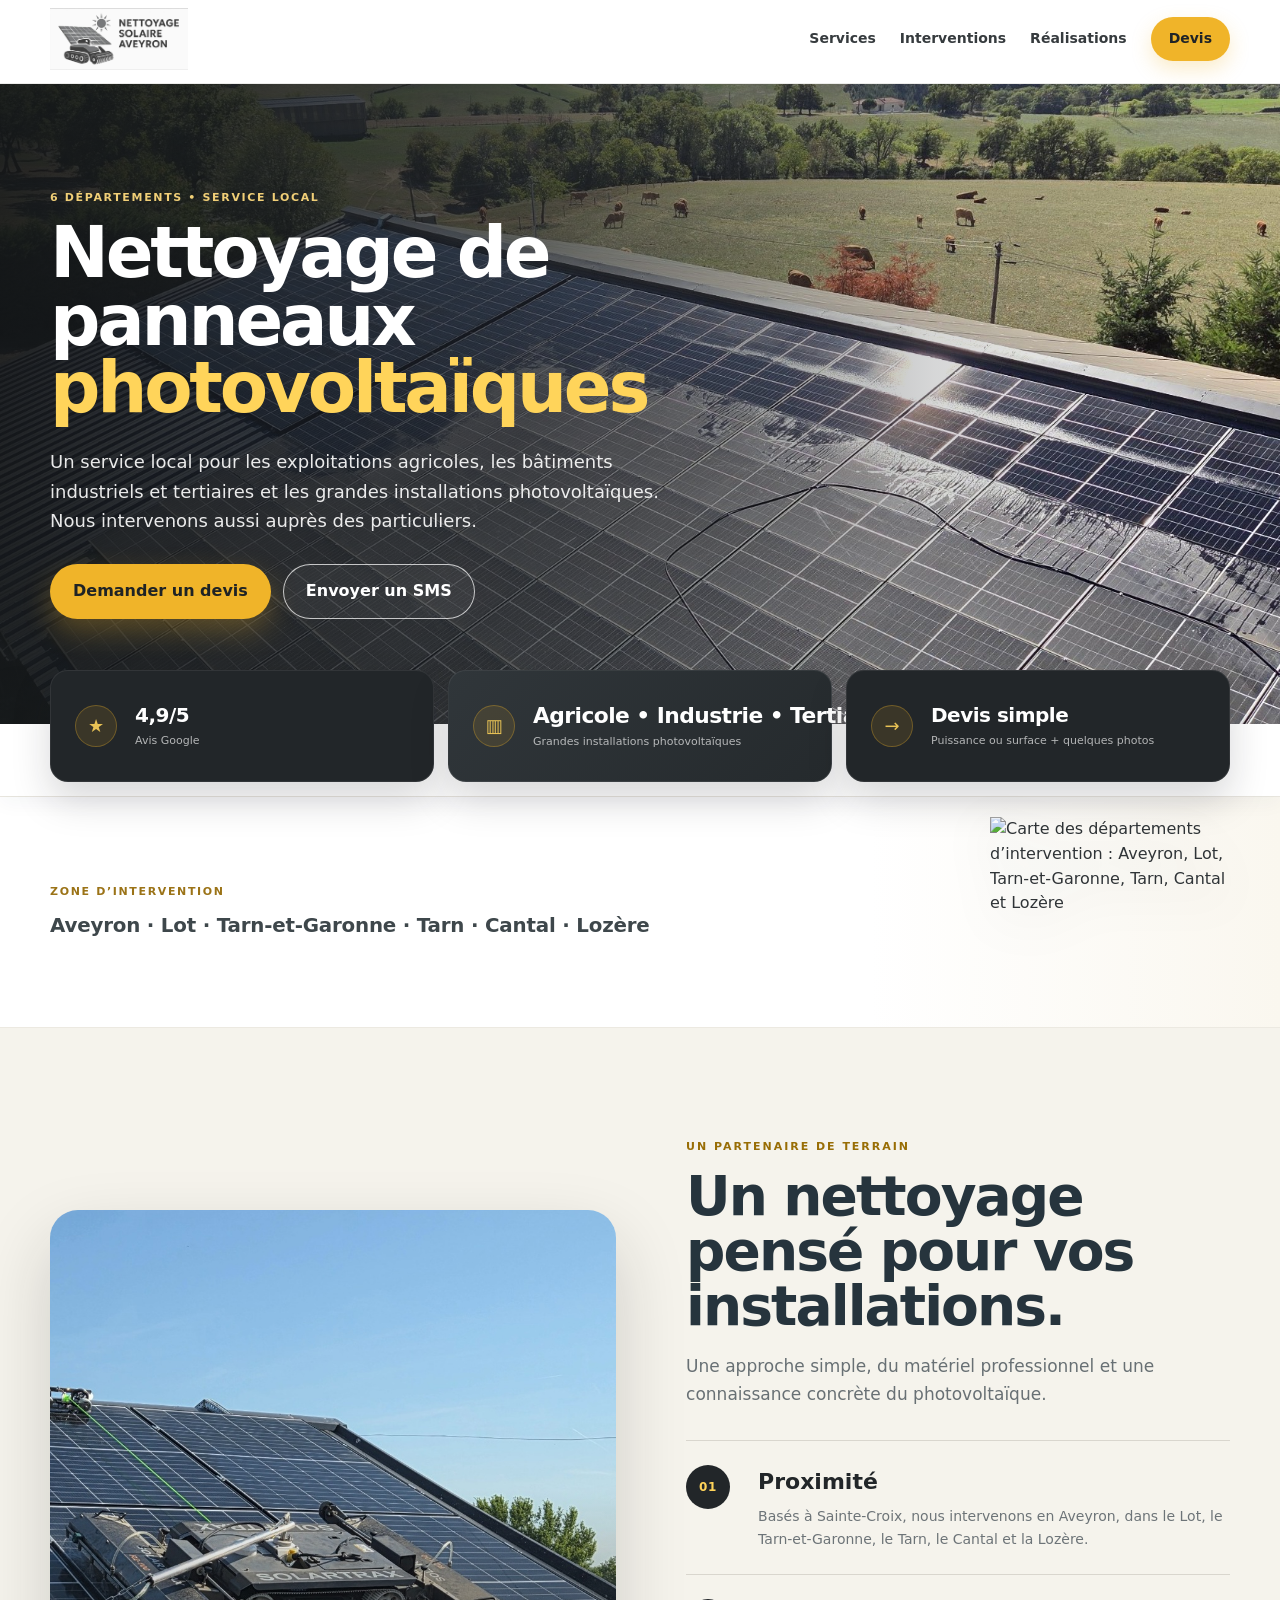
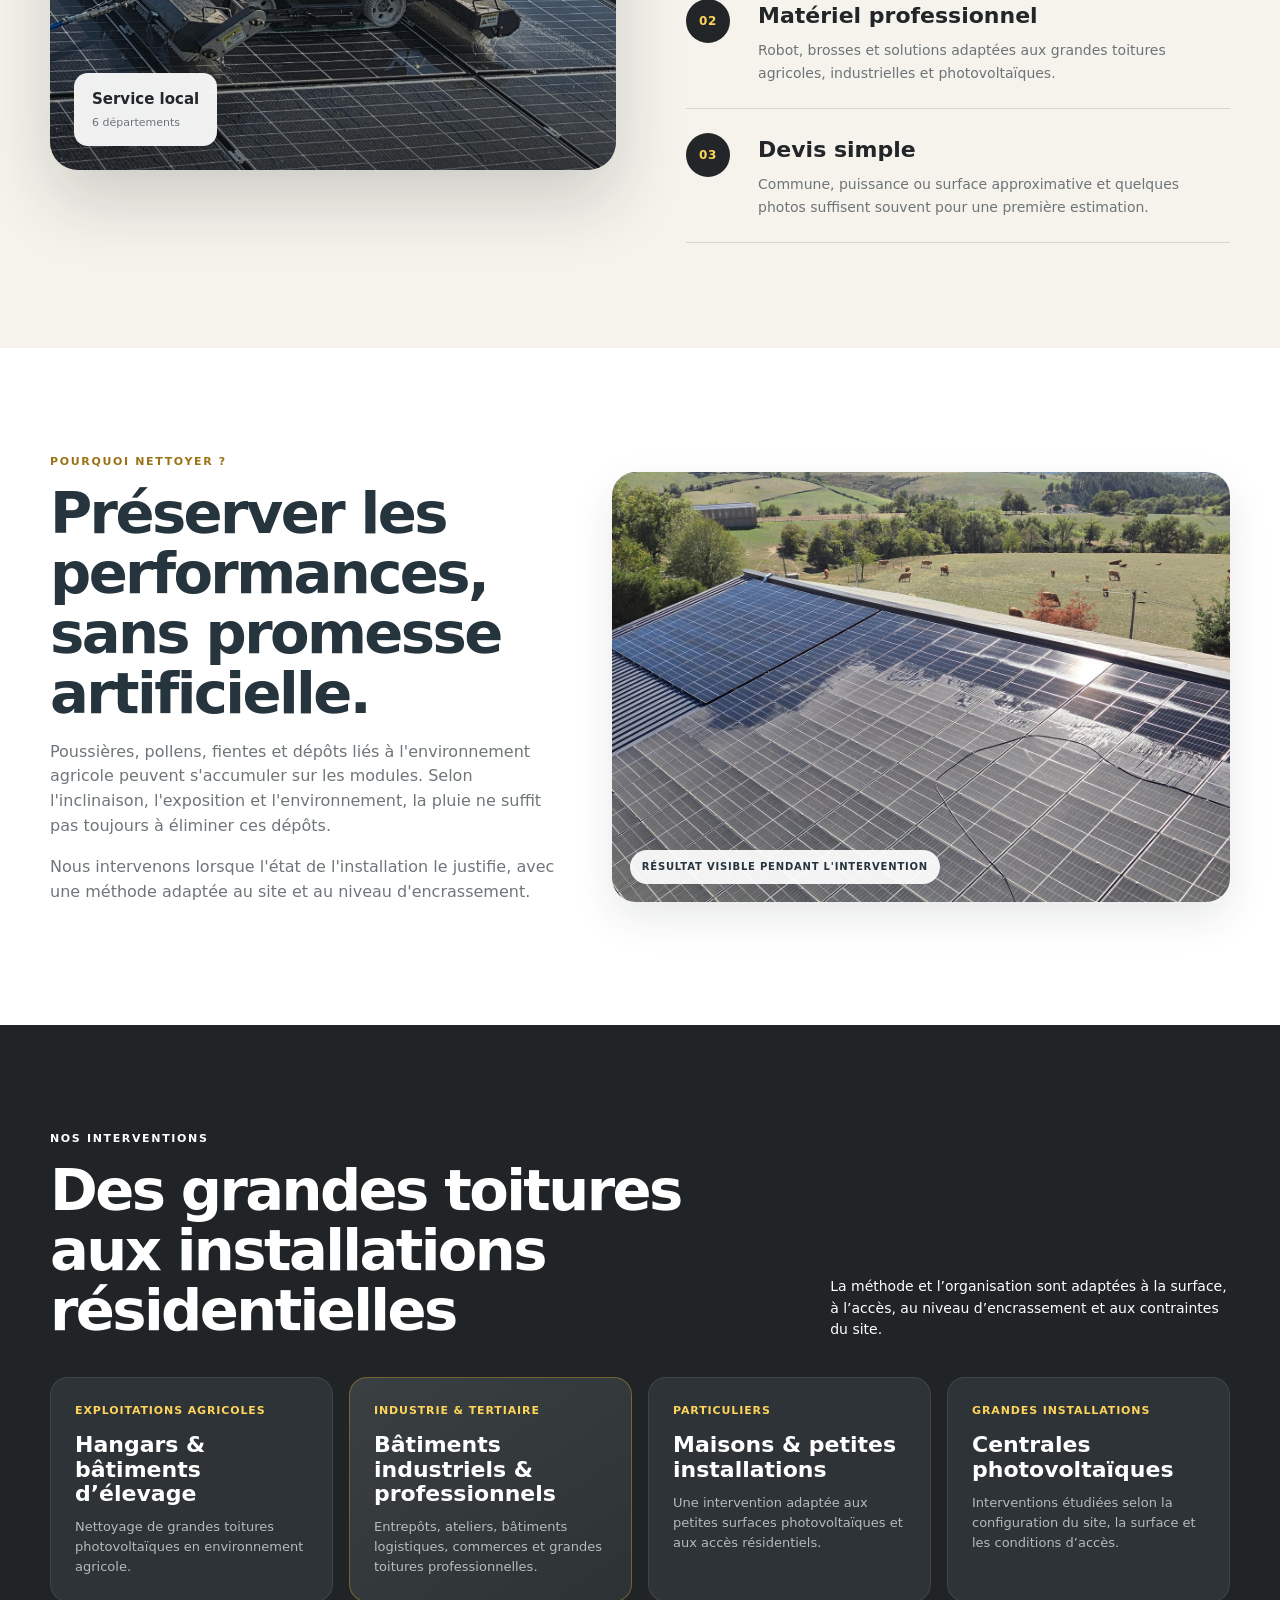
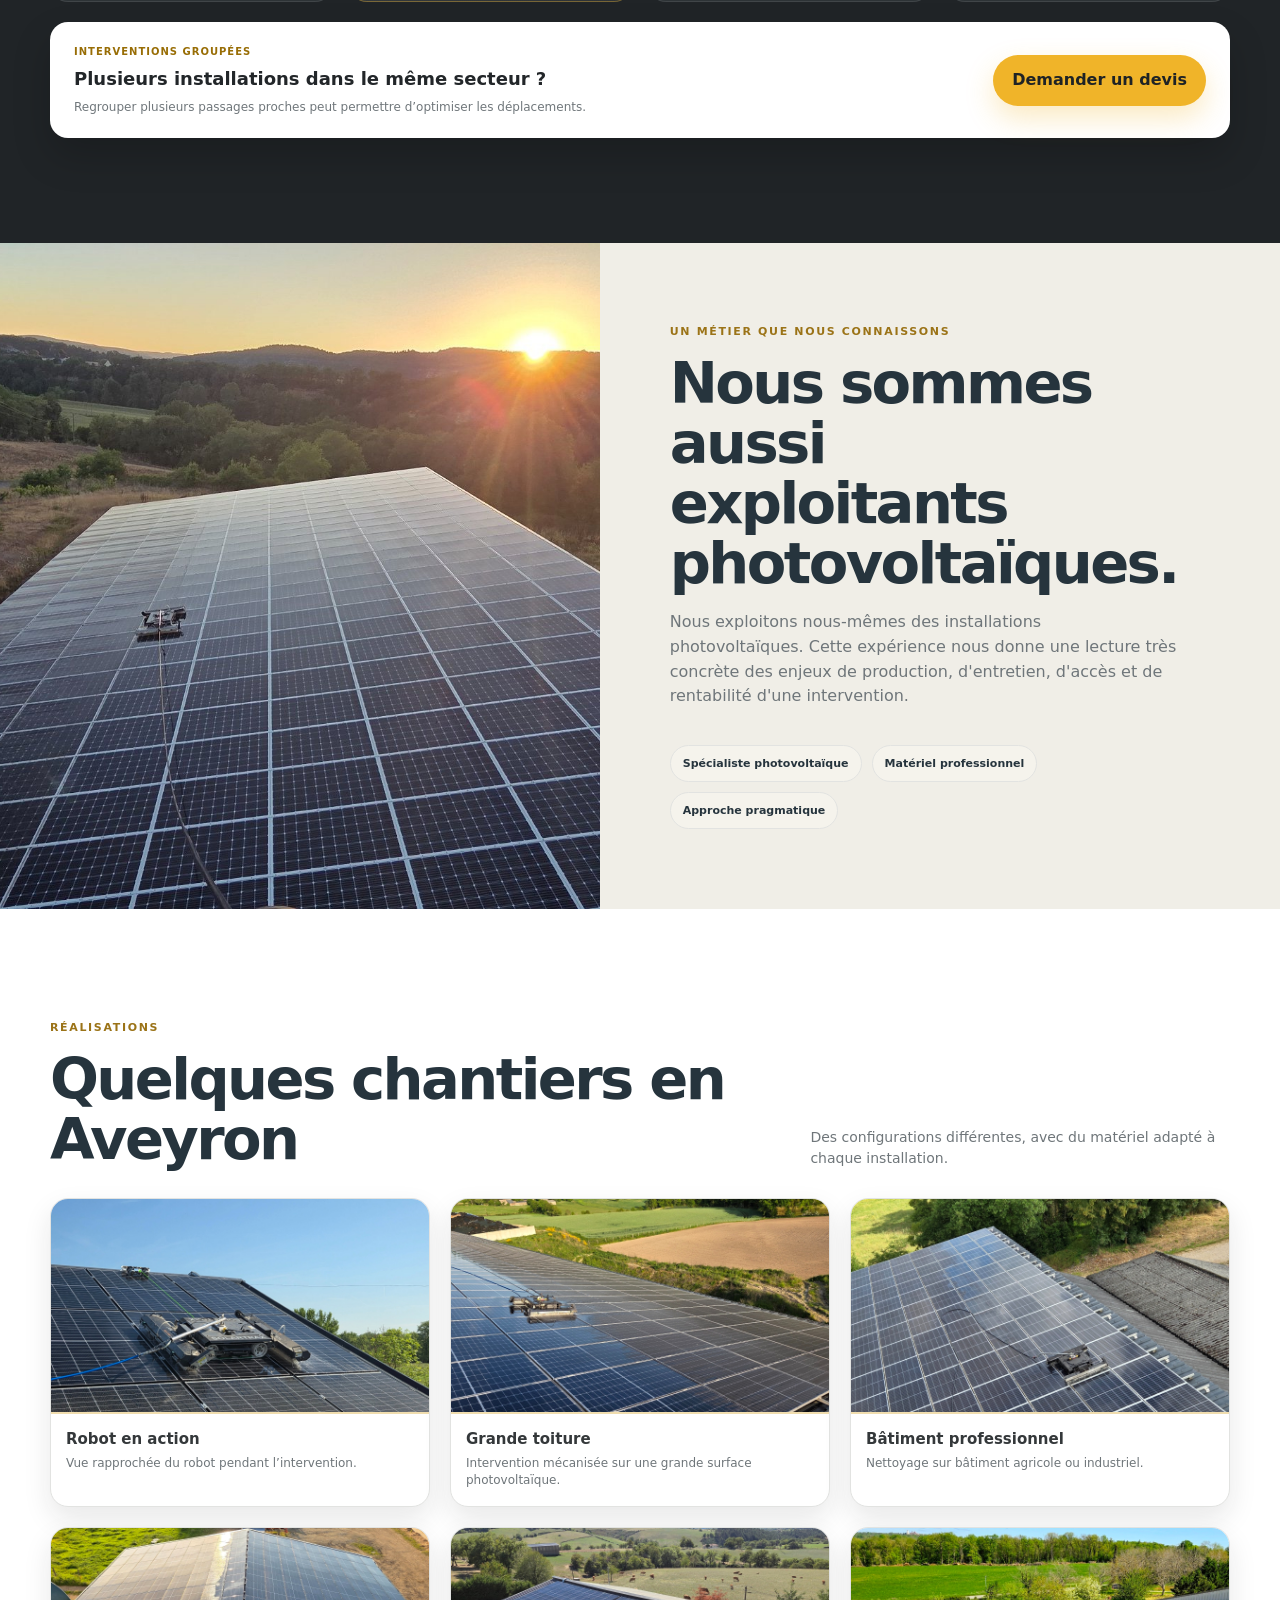
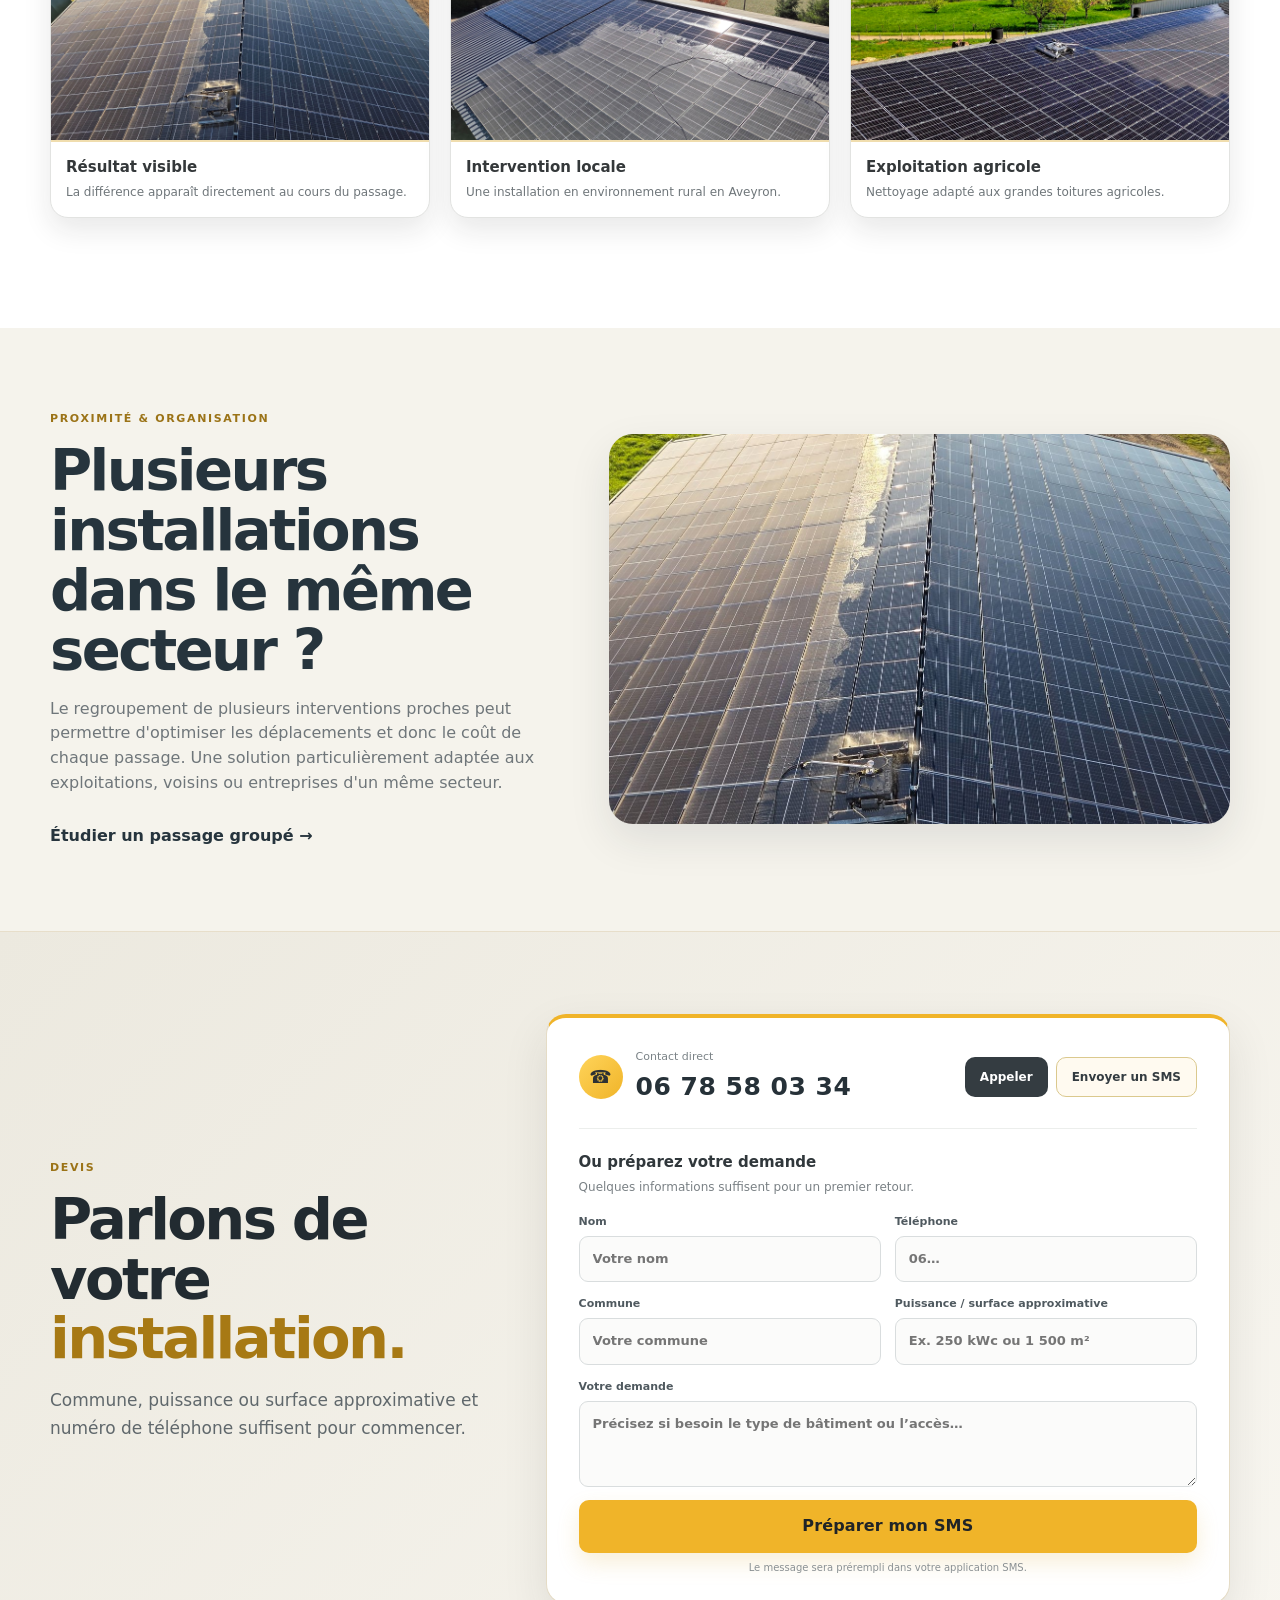
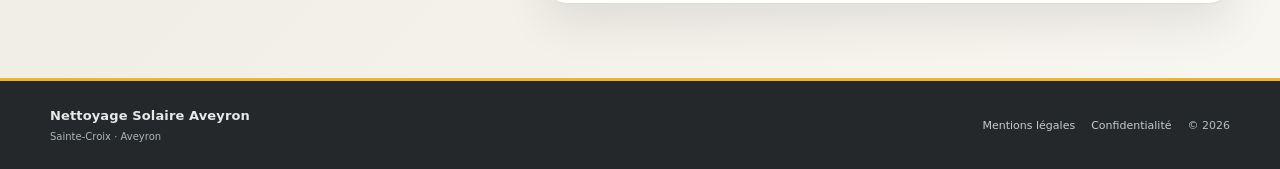
==== commit bb126083: "Add files via upload" ====
--- a/index.html
+++ b/index.html
@@ -12,7 +12,7 @@
   <meta property="og:description" content="Nettoyage professionnel de panneaux photovoltaïques en Aveyron, Lot, Tarn-et-Garonne, Tarn, Cantal et Lozère pour exploitations agricoles, bâtiments industriels et tertiaires, grandes installations photovoltaïques et particuliers.">
   <meta property="og:locale" content="fr_FR">
   <link rel="icon" href="assets/favicon-v44.png" type="image/png">
-  <link rel="stylesheet" href="styles-v626.css">
+  <link rel="stylesheet" href="styles-v629.css">
   <script type="application/ld+json">
   {
     "@context":"https://schema.org",
@@ -93,71 +93,24 @@
       </div>
       <div class="proof-item reveal">
         <span class="proof-icon">▥</span>
-        <div><strong class="proof-value">Agricole • Industrie • Tertiaire</strong><small>Grandes installations • Particuliers</small></div>
+        <div><strong class="proof-value">Agricole • Industrie • Tertiaire • Particuliers</strong><small>Grandes installations photovoltaïques</small></div>
       </div>
       <div class="proof-item reveal">
-        <span class="proof-icon">●</span>
-        <div><strong class="proof-value">6 départements</strong><small>Aveyron • Lot • Tarn-et-Garonne • Tarn • Cantal • Lozère</small></div>
-      </div>
-    </div>
-  </section>
-
-
-  <section class="section zone-section-v625" id="zone-intervention">
-    <div class="container zone-layout-v625">
-      <div class="zone-copy-v625 reveal">
+        <span class="proof-icon">→</span>
+        <div><strong class="proof-value">Devis simple</strong><small>Puissance ou surface + quelques photos</small></div>
+      </div>
+    </div>
+  </section>
+
+
+  <section class="coverage-mini-v628" id="zone-intervention" aria-label="Zone d’intervention">
+    <div class="container coverage-mini-inner-v628">
+      <div class="coverage-copy-v628">
         <p class="kicker">Zone d’intervention</p>
-        <h2>Une zone d’intervention claire, sans distinction.</h2>
-        <p>Basés à Sainte-Croix, nous intervenons en Aveyron, dans le Lot, le Tarn-et-Garonne, le Tarn, le Cantal et la Lozère.</p>
-        <div class="zone-tags-v625" aria-label="Départements desservis">
-          <span class="zone-tag-v625">Aveyron</span>
-          <span class="zone-tag-v625">Lot</span>
-          <span class="zone-tag-v625">Tarn-et-Garonne</span>
-          <span class="zone-tag-v625">Tarn</span>
-          <span class="zone-tag-v625">Cantal</span>
-          <span class="zone-tag-v625">Lozère</span>
-        </div>
-        <p class="zone-note-v625">Pour chaque demande, nous adaptons l’organisation au type d’installation, à l’accès et à la surface à traiter.</p>
-      </div>
-
-      <div class="zone-map-v625 reveal" role="img" aria-label="Carte schématique de la zone d'intervention : Aveyron, Lot, Tarn-et-Garonne, Tarn, Cantal et Lozère">
-        <svg viewBox="0 0 720 520" aria-hidden="true">
-          <defs>
-            <filter id="shadow625" x="-20%" y="-20%" width="140%" height="140%">
-              <feDropShadow dx="0" dy="10" stdDeviation="12" flood-color="#15191c" flood-opacity=".16"/>
-            </filter>
-          </defs>
-          <path class="zone-shape-v625 zone-area-v626" d="M180 70 L320 42 L378 118 L335 195 L200 188 L142 125 Z"/>
-          <text class="zone-label-v625" x="258" y="124">Cantal</text>
-
-          <path class="zone-shape-v625 zone-area-v626" d="M75 170 L205 128 L280 198 L248 300 L108 304 L52 235 Z"/>
-          <text class="zone-label-v625" x="160" y="230">Lot</text>
-
-          <path class="zone-shape-v625 zone-area-v626" d="M286 176 L440 132 L523 228 L472 352 L321 364 L244 282 Z"/>
-          <text class="zone-label-v625" x="374" y="254">Aveyron</text>
-
-          <path class="zone-shape-v625 zone-area-v626" d="M472 110 L612 124 L670 214 L590 290 L500 238 L438 160 Z"/>
-          <text class="zone-label-v625" x="551" y="190">Lozère</text>
-
-          <path class="zone-shape-v625 zone-area-v626" d="M92 314 L238 292 L315 366 L260 470 L116 458 L58 384 Z"/>
-          <text class="zone-label-v625" x="175" y="386">Tarn-et-</text>
-          <text class="zone-label-v625" x="175" y="410">Garonne</text>
-
-          <path class="zone-shape-v625 zone-area-v626" d="M300 366 L470 340 L542 418 L475 492 L325 470 L260 420 Z"/>
-          <text class="zone-label-v625" x="396" y="421">Tarn</text>
-
-          <g class="zone-pin-v625" transform="translate(330 320)">
-            <circle cx="0" cy="0" r="23"/>
-            <circle cx="0" cy="0" r="7" class="zone-pin-core-v625"/>
-          </g>
-          <g class="zone-home-label-v625" transform="translate(356 306)">
-            <rect x="0" y="0" rx="14" width="145" height="44"/>
-            <text x="72" y="28">Sainte-Croix</text>
-          </g>
-        </svg>
-        <div class="zone-map-legend-v625">
-          <span><i class="legend-zone-v626"></i> Zone d’intervention</span>
-        </div>
+        <p class="coverage-list-v628">Aveyron · Lot · Tarn-et-Garonne · Tarn · Cantal · Lozère</p>
+      </div>
+      <div class="coverage-map-wrap-v629">
+        <img class="coverage-map-v629" src="assets/zone-intervention-carte-v629.png" alt="Carte des départements d’intervention : Aveyron, Lot, Tarn-et-Garonne, Tarn, Cantal et Lozère" loading="lazy">
       </div>
     </div>
   </section>
@@ -239,15 +192,15 @@
         </article>
 
         <article class="intervention-card reveal">
+          <span class="intervention-label">Particuliers</span>
+          <strong>Maisons & petites installations</strong>
+          <p>Une intervention adaptée aux petites surfaces photovoltaïques et aux accès résidentiels.</p>
+        </article>
+
+        <article class="intervention-card reveal">
           <span class="intervention-label">Grandes installations</span>
           <strong>Centrales photovoltaïques</strong>
           <p>Interventions étudiées selon la configuration du site, la surface et les conditions d’accès.</p>
-        </article>
-
-        <article class="intervention-card reveal">
-          <span class="intervention-label">Particuliers</span>
-          <strong>Maisons & petites installations</strong>
-          <p>Une intervention adaptée aux petites surfaces photovoltaïques et aux accès résidentiels.</p>
         </article>
       </div>
 
--- a/styles-v629.css
+++ b/styles-v629.css
@@ -0,0 +1,1690 @@
+
+:root{
+  --navy:#0e2d4a;
+  --navy2:#173d62;
+  --blue:#2f6f9f;
+  --gold:#e0a520;
+  --gold2:#f2bd3e;
+  --cream:#f7f3ea;
+  --paper:#fffdf9;
+  --ink:#203140;
+  --muted:#697680;
+  --line:#dce3e8;
+  --white:#fff;
+  --green:#25b85a;
+  --shadow:0 18px 50px rgba(14,45,74,.14);
+}
+*{box-sizing:border-box}
+html{scroll-behavior:smooth}
+body{margin:0;font-family:Inter,ui-sans-serif,system-ui,-apple-system,BlinkMacSystemFont,"Segoe UI",sans-serif;background:var(--paper);color:var(--ink);line-height:1.55}
+a{color:inherit;text-decoration:none}
+button,input,textarea{font:inherit}
+img{max-width:100%}
+.container{width:min(1180px,calc(100% - 40px));margin:auto}
+.skip-link{position:absolute;left:-9999px}
+.skip-link:focus{left:12px;top:12px;background:#fff;padding:10px;z-index:999}
+
+.site-header{
+  position:sticky;top:0;z-index:60;
+  background:rgba(255,253,249,.96);
+  backdrop-filter:blur(12px);
+  border-bottom:1px solid rgba(220,227,232,.9);
+}
+.nav-wrap{height:78px;display:flex;align-items:center;justify-content:space-between;gap:30px}
+.brand img{display:block;width:145px;height:auto}
+.main-nav{display:flex;align-items:center;gap:28px;font-size:14px;font-weight:800;color:var(--navy)}
+.nav-cta{background:linear-gradient(135deg,var(--gold2),var(--gold));padding:11px 18px;border-radius:999px;color:#12283a}
+.nav-toggle{display:none;border:0;background:none;padding:8px}
+.nav-toggle span{display:block;width:25px;height:2px;background:var(--navy);margin:5px 0}
+
+.hero{position:relative;min-height:590px;display:flex;align-items:center;overflow:hidden}
+.hero-bg{
+  position:absolute;inset:0;width:100%;height:100%;object-fit:cover;
+  animation:heroZoom 18s ease-in-out infinite alternate;
+}
+@keyframes heroZoom{from{transform:scale(1)}to{transform:scale(1.035)}}
+.hero-shade{position:absolute;inset:0;background:linear-gradient(90deg,rgba(7,25,41,.88) 0%,rgba(7,25,41,.68) 34%,rgba(7,25,41,.20) 63%,rgba(7,25,41,.03) 100%)}
+.hero-inner{position:relative;z-index:2}
+.hero-copy{max-width:620px;color:#fff;padding:50px 0}
+.eyebrow,.kicker{margin:0 0 14px;text-transform:uppercase;letter-spacing:.15em;font-size:11px;font-weight:900}
+.eyebrow{color:#ffd166}
+.kicker{color:var(--blue)}
+h1,h2{margin:0;line-height:1.04;letter-spacing:-.045em}
+h1{font-size:clamp(52px,6vw,78px)}
+h1 em,.cta-copy h2 em{font-style:normal;color:#f2bf3f}
+h2{font-size:clamp(38px,4.5vw,58px);color:var(--navy)}
+.hero-lead{font-size:18px;max-width:580px;margin:24px 0 0;color:rgba(255,255,255,.9)}
+.hero-actions{display:flex;gap:12px;flex-wrap:wrap;margin-top:28px}
+.btn{display:inline-flex;align-items:center;justify-content:center;border-radius:999px;padding:14px 22px;font-weight:900;border:1px solid transparent;transition:transform .2s ease,box-shadow .2s ease}
+.btn:hover{transform:translateY(-2px)}
+.btn-gold{background:linear-gradient(135deg,var(--gold2),var(--gold));color:#14293d;box-shadow:0 12px 24px rgba(224,165,32,.25)}
+.btn-outline{border-color:rgba(255,255,255,.65);color:#fff;background:rgba(255,255,255,.04)}
+
+.proof-strip{background:#fff;border-bottom:1px solid var(--line)}
+.proof-grid{display:grid;grid-template-columns:repeat(3,1fr)}
+.proof-item{display:flex;align-items:center;gap:15px;padding:23px 30px;border-right:1px solid var(--line)}
+.proof-item:last-child{border-right:0}
+.proof-icon{font-size:30px;color:var(--gold)}
+.proof-item strong{display:block;color:var(--navy);font-size:22px}
+.proof-item small{display:block;color:var(--muted);font-size:12px}
+
+.section{padding:82px 0}
+.section-heading{margin-bottom:36px}
+.section-heading h2{margin-top:0}
+.section-heading.split,.tariff-heading{display:flex;align-items:end;justify-content:space-between;gap:40px}
+.section-heading.split>p,.tariff-heading>p{max-width:470px;margin:0;color:var(--muted);font-size:14px}
+
+.why{background:var(--paper)}
+.benefit-grid{display:grid;grid-template-columns:repeat(3,1fr);gap:18px}
+.benefit{
+  background:#fff;border:1px solid var(--line);border-radius:20px;padding:25px;
+  box-shadow:0 8px 26px rgba(14,45,74,.06);
+  transition:transform .25s ease,box-shadow .25s ease;
+}
+.benefit:hover{transform:translateY(-5px);box-shadow:var(--shadow)}
+.benefit-icon{
+  width:44px;height:44px;border-radius:50%;display:grid;place-items:center;
+  background:linear-gradient(135deg,#f3c75a,#d99b14);color:#fff;font-weight:900;font-size:20px;margin-bottom:16px
+}
+.benefit h3{margin:0 0 8px;color:var(--navy);font-size:22px}
+.benefit p{margin:0;color:var(--muted);font-size:14px}
+
+.why-clean{background:var(--cream)}
+.two-col{display:grid;grid-template-columns:.9fr 1.1fr;gap:56px;align-items:center}
+.text-panel p:not(.kicker){color:var(--muted)}
+.feature-photo{margin:0;position:relative;overflow:hidden;border-radius:24px;box-shadow:var(--shadow)}
+.feature-photo img{display:block;width:100%;height:430px;object-fit:cover;transition:transform .5s ease}
+.feature-photo:hover img{transform:scale(1.03)}
+.feature-photo figcaption{
+  position:absolute;left:18px;bottom:18px;background:rgba(255,255,255,.92);color:var(--navy);
+  padding:9px 12px;border-radius:999px;font-size:10px;font-weight:900;text-transform:uppercase;letter-spacing:.08em
+}
+
+.tariffs{background:linear-gradient(135deg,#f6f9fb,#eef4f8)}
+.tariff-grid{display:grid;grid-template-columns:repeat(3,1fr);gap:18px}
+.tariff-card{
+  background:#fff;border:1px solid var(--line);border-radius:18px;padding:24px;
+  transition:transform .25s ease,box-shadow .25s ease
+}
+.tariff-card:hover{transform:translateY(-5px);box-shadow:var(--shadow)}
+.tariff-label{display:block;font-size:12px;font-weight:900;color:var(--navy);margin-bottom:12px}
+.tariff-card strong{display:block;font-size:28px;color:var(--gold);line-height:1.05;margin-bottom:10px}
+.tariff-card p{margin:0;color:var(--muted);font-size:13px}
+.accent-card{background:linear-gradient(135deg,#fff9e9,#fff)}
+.fine-print{margin:15px 0 0;color:var(--muted);font-size:10px}
+
+.operator{
+  padding:0;display:grid;grid-template-columns:1.05fr .95fr;min-height:560px;background:#fff
+}
+.operator-photo img{display:block;width:100%;height:100%;object-fit:cover}
+.operator-copy{padding:80px 8vw 80px 70px;display:flex;flex-direction:column;justify-content:center}
+.operator-copy p:not(.kicker){color:var(--muted)}
+.operator-points{display:flex;flex-wrap:wrap;gap:10px;margin-top:20px}
+.operator-points span{padding:9px 12px;border-radius:999px;background:var(--cream);border:1px solid var(--line);font-size:11px;font-weight:800;color:var(--navy)}
+
+.gallery-section{background:#fff}
+.gallery-grid{display:grid;grid-template-columns:repeat(4,1fr);gap:16px}
+.gallery-card{margin:0;background:#fff;border:1px solid var(--line);border-radius:18px;overflow:hidden;box-shadow:0 8px 22px rgba(14,45,74,.06)}
+.gallery-card img{width:100%;height:220px;object-fit:cover;display:block;transition:transform .45s ease}
+.gallery-card:hover img{transform:scale(1.035)}
+.gallery-card figcaption{padding:14px 15px 16px}
+.gallery-card strong{display:block;color:var(--navy);font-size:14px;margin-bottom:4px}
+.gallery-card span{display:block;color:var(--muted);font-size:11px}
+
+.local-price{background:var(--cream)}
+.local-grid{display:grid;grid-template-columns:.9fr 1.1fr;gap:50px;align-items:center}
+.local-copy p:not(.kicker){color:var(--muted)}
+.text-link{display:inline-block;margin-top:12px;color:var(--navy);font-weight:900}
+.local-photo{margin:0;border-radius:24px;overflow:hidden;box-shadow:var(--shadow)}
+.local-photo img{display:block;width:100%;height:390px;object-fit:cover;transition:transform .5s ease}
+.local-photo:hover img{transform:scale(1.03)}
+
+.cta-section{position:relative;background:linear-gradient(135deg,#0d2b47,#173f64);color:#fff;padding:76px 0}
+.cta-grid{display:grid;grid-template-columns:.9fr 1.1fr;gap:70px;align-items:start}
+.cta-copy h2{color:#fff}
+.cta-copy p:not(.eyebrow){color:#d7e2ea}
+.contact-card{background:#fff;color:var(--ink);border-radius:24px;padding:28px;box-shadow:0 20px 50px rgba(0,0,0,.18)}
+.phone-row{display:flex;align-items:center;gap:14px;margin-bottom:22px}
+.phone-icon{width:46px;height:46px;border-radius:50%;display:grid;place-items:center;background:linear-gradient(135deg,var(--gold2),var(--gold));color:#fff;font-size:20px}
+.phone-row small{display:block;color:var(--muted);font-size:11px}
+.phone-row a{display:block;font-size:24px;font-weight:900;color:var(--navy)}
+.form-grid{display:grid;gap:14px}
+.form-grid.two{grid-template-columns:1fr 1fr}
+#quote-form label{display:flex;flex-direction:column;gap:6px;margin-bottom:13px;font-size:11px;font-weight:850;color:#53636f}
+#quote-form input,#quote-form textarea{width:100%;border:1px solid #d9e1e6;background:#fff;padding:11px 12px;border-radius:10px;outline:none}
+#quote-form input:focus,#quote-form textarea:focus{border-color:#8ab0ca;box-shadow:0 0 0 3px rgba(47,111,159,.12)}
+.whatsapp-btn{width:100%;border:0;border-radius:12px;padding:14px;background:linear-gradient(135deg,#2dcc6c,#20a94f);color:#fff;font-weight:900;cursor:pointer}
+.form-note{text-align:center;margin:9px 0 0;color:var(--muted);font-size:10px}
+
+.footer{background:#081f34;color:#dce6ed;padding:30px 0}
+.footer-inner{display:flex;align-items:center;justify-content:space-between;gap:30px}
+.footer img{display:block;width:135px;background:#fff;border-radius:12px;padding:4px}
+.footer-links{display:flex;gap:16px;flex-wrap:wrap;font-size:11px;color:#a4b5c1}
+
+/* Animations */
+.reveal{opacity:0;transform:translateY(18px);transition:opacity .55s ease,transform .55s ease}
+.reveal.visible{opacity:1;transform:none}
+@media(prefers-reduced-motion:reduce){
+  *{scroll-behavior:auto!important}
+  .reveal{opacity:1!important;transform:none!important;transition:none!important}
+  .hero-bg{animation:none!important}
+  .benefit,.tariff-card,.gallery-card img,.feature-photo img,.local-photo img{transition:none!important}
+}
+
+@media(max-width:980px){
+  .main-nav{position:absolute;top:78px;left:0;right:0;display:none;flex-direction:column;align-items:flex-start;background:#fff;padding:22px;border-bottom:1px solid var(--line)}
+  .main-nav.open{display:flex}
+  .nav-toggle{display:block}
+  .proof-grid,.benefit-grid,.tariff-grid{grid-template-columns:1fr}
+  .proof-item{border-right:0;border-bottom:1px solid var(--line)}
+  .two-col,.operator,.local-grid,.cta-grid{grid-template-columns:1fr}
+  .operator-copy{padding:58px 28px}
+  .operator-photo{min-height:360px}
+  .gallery-grid{grid-template-columns:1fr 1fr}
+}
+@media(max-width:680px){
+  .container{width:min(100% - 28px,1180px)}
+  .brand img{width:120px}
+  .hero{min-height:560px}
+  .hero-shade{background:linear-gradient(90deg,rgba(7,25,41,.9),rgba(7,25,41,.58))}
+  h1{font-size:46px}
+  .section{padding:60px 0}
+  .section-heading.split,.tariff-heading{display:block}
+  .section-heading.split>p,.tariff-heading>p{margin-top:12px}
+  .feature-photo img,.local-photo img{height:300px}
+  .gallery-grid{grid-template-columns:1fr}
+  .gallery-card img{height:240px}
+  .form-grid.two{grid-template-columns:1fr}
+  .footer-inner{flex-direction:column;align-items:flex-start}
+}
+
+
+/* ===== V6.1 : finitions header, hero et preuves ===== */
+
+/* Logo plus discret et entièrement contenu dans le header */
+.nav-wrap{
+  height:84px;
+}
+.brand{
+  display:flex;
+  align-items:center;
+  height:84px;
+  overflow:hidden;
+}
+.brand img{
+  width:116px;
+  max-height:76px;
+  object-fit:contain;
+}
+
+/* Hero : titre un peu plus compact sur desktop */
+.hero-copy{
+  max-width:690px;
+}
+.hero-copy h1{
+  font-size:clamp(50px,5vw,70px);
+  max-width:680px;
+}
+.keep-line{
+  white-space:nowrap;
+}
+
+/* Bande de preuves : davantage de hiérarchie */
+.proof-strip{
+  box-shadow:0 8px 18px rgba(14,45,74,.04);
+}
+.proof-grid{
+  align-items:stretch;
+}
+.proof-item{
+  min-height:118px;
+  padding:26px 32px;
+}
+.proof-item > div{
+  display:flex;
+  flex-direction:column;
+  justify-content:center;
+}
+.proof-value{
+  font-size:26px !important;
+  line-height:1.05;
+  letter-spacing:-.025em;
+  color:var(--navy);
+}
+.proof-item small{
+  margin-top:6px;
+  font-size:11px;
+  line-height:1.35;
+  color:#7a8790;
+}
+
+/* Les icônes deviennent secondaires */
+.proof-icon{
+  font-size:24px;
+  opacity:.9;
+}
+
+/* Desktop : éviter un logo qui déborde visuellement */
+@media(min-width:981px){
+  .site-header{
+    min-height:84px;
+  }
+}
+
+/* Tablette */
+@media(max-width:980px){
+  .nav-wrap{height:78px}
+  .brand{height:78px}
+  .brand img{width:108px;max-height:70px}
+}
+
+/* Mobile */
+@media(max-width:680px){
+  .brand img{width:96px;max-height:64px}
+  .hero-copy h1{
+    font-size:43px;
+    max-width:100%;
+  }
+  .keep-line{
+    white-space:normal;
+  }
+  .proof-item{
+    min-height:auto;
+    padding:18px 0;
+  }
+  .proof-value{
+    font-size:23px !important;
+  }
+}
+
+
+/* ===== V6.2 : polish final du haut de page ===== */
+
+/* Logo : un peu plus présent que V6.1 sans déborder */
+.nav-wrap{
+  height:82px;
+}
+.brand{
+  height:82px;
+}
+.brand img{
+  width:128px;
+  max-height:76px;
+}
+
+/* Titre : 2 lignes nettes sur desktop */
+.hero-copy{
+  max-width:760px;
+}
+.hero-copy h1{
+  max-width:760px;
+  font-size:clamp(48px,4.2vw,64px);
+}
+.hero-line{
+  display:block;
+}
+
+/* Bande de preuves */
+.proof-item{
+  gap:18px;
+}
+.proof-value{
+  white-space:nowrap;
+}
+.proof-value span{
+  display:inline-block;
+}
+
+/* Légère réduction du vide visuel dans le header */
+.main-nav{
+  gap:24px;
+}
+
+@media(max-width:980px){
+  .nav-wrap,.brand{height:78px}
+  .brand img{width:116px;max-height:70px}
+}
+
+@media(max-width:680px){
+  .brand img{width:98px;max-height:62px}
+  .hero-copy h1{
+    font-size:43px;
+    max-width:100%;
+  }
+  .hero-line{
+    display:block;
+  }
+}
+
+
+/* ===== V6.3 : logo de header réellement lisible ===== */
+.nav-wrap{
+  height:94px;
+}
+
+.brand-lockup{
+  height:94px;
+  display:flex;
+  align-items:center;
+  gap:14px;
+  overflow:visible;
+}
+
+.brand-lockup img{
+  width:88px;
+  height:82px;
+  max-height:none;
+  object-fit:contain;
+  flex:0 0 auto;
+}
+
+.brand-copy{
+  display:flex;
+  flex-direction:column;
+  line-height:1.02;
+  color:var(--navy);
+}
+
+.brand-copy strong{
+  font-size:18px;
+  font-weight:900;
+  letter-spacing:-.025em;
+  white-space:nowrap;
+}
+
+.brand-copy small{
+  margin-top:5px;
+  color:var(--gold);
+  font-size:11px;
+  font-weight:900;
+  letter-spacing:.18em;
+  text-transform:uppercase;
+}
+
+/* Menu mieux centré dans le bandeau plus haut */
+.main-nav{
+  align-self:center;
+}
+
+/* Valeurs statiques : priorité à la lisibilité commerciale */
+.proof-value{
+  min-width:max-content;
+}
+
+@media(max-width:980px){
+  .nav-wrap,
+  .brand-lockup{
+    height:84px;
+  }
+
+  .brand-lockup img{
+    width:75px;
+    height:70px;
+  }
+
+  .brand-copy strong{
+    font-size:16px;
+  }
+}
+
+@media(max-width:680px){
+  .nav-wrap,
+  .brand-lockup{
+    height:78px;
+  }
+
+  .brand-lockup{
+    gap:9px;
+  }
+
+  .brand-lockup img{
+    width:61px;
+    height:58px;
+  }
+
+  .brand-copy strong{
+    font-size:13px;
+  }
+
+  .brand-copy small{
+    font-size:9px;
+    margin-top:3px;
+  }
+}
+
+
+/* ===== V6.4 : logo horizontal en une seule image ===== */
+.nav-wrap{
+  height:94px;
+}
+
+.brand-v64{
+  height:94px;
+  display:flex;
+  align-items:center;
+  overflow:visible;
+}
+
+.brand-v64 img{
+  width:300px;
+  height:auto;
+  max-height:84px;
+  object-fit:contain;
+  display:block;
+}
+
+@media(max-width:980px){
+  .nav-wrap,
+  .brand-v64{
+    height:84px;
+  }
+
+  .brand-v64 img{
+    width:260px;
+    max-height:74px;
+  }
+}
+
+@media(max-width:680px){
+  .nav-wrap,
+  .brand-v64{
+    height:76px;
+  }
+
+  .brand-v64 img{
+    width:205px;
+    max-height:66px;
+  }
+}
+
+
+/* ===== V6.5 : sans prix publics + bâtiments industriels ===== */
+
+/* Les ancres ne passent plus sous le header sticky */
+section[id]{
+  scroll-margin-top:110px;
+}
+
+/* Un peu moins d'air dans la première section */
+.why{
+  padding-top:68px;
+  padding-bottom:68px;
+}
+
+/* Nouvelle section interventions */
+.interventions{
+  background:linear-gradient(135deg,#f6f9fb,#eef4f8);
+}
+
+.intervention-heading{
+  display:flex;
+  align-items:end;
+  justify-content:space-between;
+  gap:40px;
+}
+
+.intervention-heading > p{
+  max-width:480px;
+  margin:0;
+  color:var(--muted);
+  font-size:14px;
+}
+
+.intervention-grid{
+  display:grid;
+  grid-template-columns:repeat(4,1fr);
+  gap:16px;
+}
+
+.intervention-card{
+  background:#fff;
+  border:1px solid var(--line);
+  border-radius:18px;
+  padding:24px;
+  box-shadow:0 8px 22px rgba(14,45,74,.05);
+  transition:transform .25s ease,box-shadow .25s ease;
+}
+
+.intervention-card:hover{
+  transform:translateY(-4px);
+  box-shadow:var(--shadow);
+}
+
+.intervention-label{
+  display:block;
+  color:var(--blue);
+  font-size:11px;
+  font-weight:900;
+  text-transform:uppercase;
+  letter-spacing:.08em;
+  margin-bottom:14px;
+}
+
+.intervention-card strong{
+  display:block;
+  color:var(--navy);
+  font-size:22px;
+  line-height:1.12;
+  margin-bottom:10px;
+}
+
+.intervention-card p{
+  margin:0;
+  color:var(--muted);
+  font-size:13px;
+}
+
+.grouped-callout{
+  margin-top:20px;
+  padding:22px 24px;
+  border-radius:18px;
+  display:flex;
+  align-items:center;
+  justify-content:space-between;
+  gap:24px;
+  background:#fff8e7;
+  border:1px solid #f0ddaa;
+}
+
+.grouped-kicker{
+  display:block;
+  color:var(--gold);
+  text-transform:uppercase;
+  letter-spacing:.1em;
+  font-size:10px;
+  font-weight:900;
+  margin-bottom:5px;
+}
+
+.grouped-callout strong{
+  display:block;
+  color:var(--navy);
+  font-size:18px;
+}
+
+.grouped-callout p{
+  margin:5px 0 0;
+  color:var(--muted);
+  font-size:12px;
+}
+
+.compact-btn{
+  white-space:nowrap;
+  padding:12px 18px;
+}
+
+@media(max-width:1100px){
+  .intervention-grid{
+    grid-template-columns:repeat(2,1fr);
+  }
+}
+
+@media(max-width:680px){
+  section[id]{
+    scroll-margin-top:90px;
+  }
+
+  .why{
+    padding-top:54px;
+    padding-bottom:54px;
+  }
+
+  .intervention-heading{
+    display:block;
+  }
+
+  .intervention-heading > p{
+    margin-top:12px;
+  }
+
+  .intervention-grid{
+    grid-template-columns:1fr;
+  }
+
+  .grouped-callout{
+    align-items:flex-start;
+    flex-direction:column;
+  }
+}
+
+
+/* ===== V6.9 : finition commerciale ===== */
+
+.industrial-card{
+  background:linear-gradient(145deg,#fffdf8,#fff7df);
+  border-color:#efdca8;
+}
+
+.intervention-card strong{
+  min-height:50px;
+}
+
+.gallery-section .section-heading{
+  margin-bottom:28px;
+}
+
+.gallery-card{
+  transition:transform .25s ease,box-shadow .25s ease;
+}
+.gallery-card:hover{
+  transform:translateY(-4px);
+  box-shadow:var(--shadow);
+}
+
+.cta-copy{
+  max-width:520px;
+}
+
+.form-note{
+  line-height:1.45;
+  max-width:480px;
+  margin-left:auto;
+  margin-right:auto;
+}
+
+@media(max-width:680px){
+  .intervention-card strong{
+    min-height:auto;
+  }
+}
+
+
+/* ===== V6.10 : logo header corrigé ===== */
+.nav-wrap{
+  height:92px;
+}
+
+.brand-v610{
+  height:92px;
+  display:flex;
+  align-items:center;
+  gap:12px;
+  overflow:visible;
+}
+
+.brand-v610 img{
+  width:78px;
+  height:78px;
+  object-fit:contain;
+  display:block;
+  flex:0 0 auto;
+}
+
+.brand-copy-v610{
+  display:flex;
+  flex-direction:column;
+  line-height:1;
+  color:var(--navy);
+}
+
+.brand-copy-v610 strong{
+  font-size:18px;
+  font-weight:900;
+  letter-spacing:-.02em;
+  white-space:nowrap;
+}
+
+.brand-copy-v610 small{
+  margin-top:6px;
+  color:var(--gold);
+  font-size:10px;
+  font-weight:900;
+  letter-spacing:.18em;
+  text-transform:uppercase;
+}
+
+@media(max-width:980px){
+  .nav-wrap,
+  .brand-v610{
+    height:84px;
+  }
+
+  .brand-v610 img{
+    width:68px;
+    height:68px;
+  }
+
+  .brand-copy-v610 strong{
+    font-size:16px;
+  }
+}
+
+@media(max-width:680px){
+  .nav-wrap,
+  .brand-v610{
+    height:76px;
+  }
+
+  .brand-v610{
+    gap:8px;
+  }
+
+  .brand-v610 img{
+    width:58px;
+    height:58px;
+  }
+
+  .brand-copy-v610 strong{
+    font-size:13px;
+  }
+
+  .brand-copy-v610 small{
+    margin-top:4px;
+    font-size:8px;
+  }
+}
+
+
+/* ===== V6.11 : header logo compact + galerie HD ===== */
+
+/* Nouveau bloc marque indépendant de tous les anciens styles .brand */
+.nav-wrap{
+  height:86px !important;
+}
+
+.brand-v611{
+  display:inline-flex !important;
+  align-items:center !important;
+  gap:11px !important;
+  width:auto !important;
+  min-width:0 !important;
+  max-width:none !important;
+  height:86px !important;
+  padding:0 !important;
+  margin:0 !important;
+  overflow:visible !important;
+  background:transparent !important;
+  border:0 !important;
+  box-shadow:none !important;
+  flex:0 0 auto !important;
+}
+
+.brand-v611 img{
+  display:block !important;
+  width:66px !important;
+  height:66px !important;
+  max-width:66px !important;
+  max-height:66px !important;
+  object-fit:contain !important;
+  margin:0 !important;
+  padding:0 !important;
+  background:transparent !important;
+}
+
+.brand-text-v611{
+  display:flex !important;
+  flex-direction:column !important;
+  justify-content:center !important;
+  width:auto !important;
+  min-width:0 !important;
+  line-height:1 !important;
+  color:var(--navy) !important;
+}
+
+.brand-text-v611 strong{
+  display:block !important;
+  font-size:18px !important;
+  line-height:1.05 !important;
+  font-weight:900 !important;
+  letter-spacing:-.025em !important;
+  white-space:nowrap !important;
+}
+
+.brand-text-v611 small{
+  display:block !important;
+  margin-top:5px !important;
+  font-size:9px !important;
+  line-height:1 !important;
+  font-weight:900 !important;
+  letter-spacing:.17em !important;
+  text-transform:uppercase !important;
+  color:var(--gold) !important;
+}
+
+/* Galerie : utiliser les vrais pixels des nouvelles photos, sans zoom excessif */
+.gallery-grid{
+  align-items:stretch;
+}
+.gallery-card img{
+  width:100% !important;
+  height:245px !important;
+  object-fit:cover !important;
+  object-position:center !important;
+  image-rendering:auto !important;
+}
+.gallery-card:hover img{
+  transform:scale(1.018) !important;
+}
+
+@media(max-width:980px){
+  .nav-wrap,
+  .brand-v611{
+    height:80px !important;
+  }
+  .brand-v611 img{
+    width:60px !important;
+    height:60px !important;
+    max-width:60px !important;
+    max-height:60px !important;
+  }
+  .brand-text-v611 strong{
+    font-size:16px !important;
+  }
+}
+
+@media(max-width:680px){
+  .nav-wrap,
+  .brand-v611{
+    height:72px !important;
+  }
+  .brand-v611{
+    gap:8px !important;
+  }
+  .brand-v611 img{
+    width:52px !important;
+    height:52px !important;
+    max-width:52px !important;
+    max-height:52px !important;
+  }
+  .brand-text-v611 strong{
+    font-size:13px !important;
+  }
+  .brand-text-v611 small{
+    font-size:8px !important;
+    margin-top:4px !important;
+  }
+  .gallery-card img{
+    height:230px !important;
+  }
+}
+
+
+/* ===== V6.14 : galerie plus lisible ===== */
+.gallery-grid{grid-template-columns:repeat(2,minmax(0,1fr)) !important;gap:18px !important;}
+.gallery-card img{height:320px !important;object-fit:cover !important;object-position:center !important;}
+@media(max-width:980px){.gallery-grid{grid-template-columns:1fr 1fr !important;}.gallery-card img{height:260px !important;}}
+@media(max-width:680px){.gallery-grid{grid-template-columns:1fr !important;}.gallery-card img{height:240px !important;}}
+
+
+/* ===== V6.15 : galerie 3 photos, plus lisible ===== */
+.gallery-grid-v615{
+  grid-template-columns:repeat(3,minmax(0,1fr)) !important;
+  gap:20px !important;
+}
+.gallery-grid-v615 .gallery-card img{
+  width:100% !important;
+  height:auto !important;
+  aspect-ratio:16/9 !important;
+  object-fit:cover !important;
+  object-position:center !important;
+  transform:none !important;
+}
+.gallery-grid-v615 .gallery-card:hover img{
+  transform:none !important;
+}
+.gallery-grid-v615 .gallery-card strong{
+  font-size:15px !important;
+}
+.gallery-grid-v615 .gallery-card span{
+  font-size:12px !important;
+}
+@media(max-width:980px){
+  .gallery-grid-v615{grid-template-columns:1fr 1fr !important;}
+}
+@media(max-width:680px){
+  .gallery-grid-v615{grid-template-columns:1fr !important;}
+}
+
+
+/* ===== V6.16 : galerie 6 photos ===== */
+.gallery-grid-v616{
+  display:grid !important;
+  grid-template-columns:repeat(3,minmax(0,1fr)) !important;
+  gap:20px !important;
+}
+.gallery-grid-v616 .gallery-card img{
+  width:100% !important;
+  height:auto !important;
+  aspect-ratio:16/9 !important;
+  object-fit:cover !important;
+  object-position:center !important;
+  transform:none !important;
+}
+.gallery-grid-v616 .gallery-card:hover img{
+  transform:none !important;
+}
+.gallery-grid-v616 .gallery-card strong{
+  font-size:15px !important;
+}
+.gallery-grid-v616 .gallery-card span{
+  font-size:12px !important;
+  line-height:1.45 !important;
+}
+@media(max-width:980px){
+  .gallery-grid-v616{grid-template-columns:1fr 1fr !important;}
+}
+@media(max-width:680px){
+  .gallery-grid-v616{grid-template-columns:1fr !important;}
+}
+
+/* ===== V6.19 : identité harmonisée avec le logo des cartes de visite ===== */
+:root{
+  --navy:#3b3b3b;
+  --navy2:#555657;
+  --blue:#6e6e6f;
+  --gold:#646566;
+  --gold2:#8f9091;
+  --cream:#f2f2ef;
+  --paper:#fbfbfa;
+  --ink:#333536;
+  --muted:#686b6d;
+  --line:#ddddda;
+  --white:#fff;
+  --green:#555657;
+  --shadow:0 18px 50px rgba(45,45,45,.14);
+}
+body{background:var(--paper);color:var(--ink)}
+.site-header{background:rgba(255,255,255,.97);border-bottom-color:rgba(220,220,218,.95)}
+.main-nav{color:var(--navy)}
+.nav-cta,
+.btn-gold,
+.phone-icon{
+  background:linear-gradient(135deg,#8f9091,#555657) !important;
+  color:#fff !important;
+  box-shadow:0 12px 24px rgba(59,59,59,.18) !important;
+}
+.hero-shade{background:linear-gradient(90deg,rgba(25,25,25,.90) 0%,rgba(25,25,25,.70) 36%,rgba(25,25,25,.24) 65%,rgba(25,25,25,.05) 100%)}
+.eyebrow{color:#e6e6e3}
+h1 em,.cta-copy h2 em{color:#d6d6d3}
+.kicker{color:#66686a}
+.proof-icon{color:#6f7071}
+.benefit-icon{background:linear-gradient(135deg,#949596,#555657)}
+.industrial-card{background:linear-gradient(145deg,#fff,#f1f1ef);border-color:#d7d7d3}
+.accent-card{background:linear-gradient(135deg,#f5f5f2,#fff)}
+.tariffs{background:linear-gradient(135deg,#f5f5f3,#ededeb)}
+.cta-section{background:linear-gradient(135deg,#2f3031,#4a4b4c)}
+.cta-copy p:not(.eyebrow){color:#e0e0de}
+.footer{background:#292a2b;color:#e8e8e6}
+.footer-links{color:#b8b9b9}
+#quote-form label{color:#5e6061}
+#quote-form input,#quote-form textarea{border-color:#d6d6d4}
+#quote-form input:focus,#quote-form textarea:focus{border-color:#8c8d8e;box-shadow:0 0 0 3px rgba(90,90,90,.12)}
+.sms-btn{width:100%;border:0;border-radius:12px;padding:14px;background:linear-gradient(135deg,#747576,#454647);color:#fff;font-weight:900;cursor:pointer}
+.sms-btn:hover{background:linear-gradient(135deg,#666768,#393a3b)}
+@media(max-width:680px){
+  .hero-shade{background:linear-gradient(90deg,rgba(25,25,25,.92),rgba(25,25,25,.62))}
+}
+
+
+/* ===== V6.20 : finition plus élégante, contact et footer épurés ===== */
+:root{
+  --navy:#26343d;
+  --navy2:#344852;
+  --blue:#657985;
+  --gold:#6d7377;
+  --gold2:#92989b;
+  --cream:#f4f2ed;
+  --paper:#fcfcfb;
+  --ink:#2f3437;
+  --muted:#6f767a;
+  --line:#e2e3e1;
+  --white:#fff;
+  --green:#53636c;
+  --shadow:0 16px 42px rgba(31,40,46,.10);
+}
+
+/* Palette générale : sobre, mais pas monochrome */
+body{background:var(--paper);color:var(--ink)}
+.site-header{background:rgba(255,255,255,.98);border-bottom:1px solid #ececea}
+.main-nav{color:#363b3e}
+.nav-cta,.btn-gold{
+  background:#343c41 !important;
+  color:#fff !important;
+  box-shadow:none !important;
+}
+.nav-cta:hover,.btn-gold:hover{background:#222a2f !important}
+.hero-shade{background:linear-gradient(90deg,rgba(26,34,39,.88) 0%,rgba(31,41,47,.67) 38%,rgba(31,41,47,.18) 70%,rgba(31,41,47,.03) 100%)}
+.kicker{color:#65737c}
+.proof-icon{color:#667983}
+.benefit-icon{background:#526773}
+.industrial-card{background:#fbfbfa;border-color:#e1e2df}
+.accent-card{background:#f7f6f2}
+.tariffs{background:#f5f4f0}
+
+/* Zone devis : claire et plus légère */
+.cta-section{
+  background:#f4f2ed !important;
+  color:var(--ink) !important;
+  padding:82px 0 74px !important;
+  border-top:1px solid #ebe9e3;
+}
+.cta-grid{
+  grid-template-columns:.78fr 1.22fr !important;
+  gap:58px !important;
+  align-items:center !important;
+}
+.cta-copy .eyebrow{color:#64737c !important}
+.cta-copy h2{color:#222b31 !important;max-width:420px}
+.cta-copy h2 em{color:#687780 !important}
+.cta-copy p:not(.eyebrow){color:#60686c !important;max-width:470px;font-size:17px;line-height:1.65}
+
+.contact-card-v620{
+  padding:30px 32px 28px !important;
+  border-radius:20px !important;
+  border:1px solid #e1e3e2 !important;
+  box-shadow:0 16px 40px rgba(30,40,46,.09) !important;
+}
+.contact-top-v620{
+  display:flex;
+  justify-content:space-between;
+  align-items:center;
+  gap:24px;
+  padding-bottom:22px;
+  margin-bottom:22px;
+  border-bottom:1px solid #eceeec;
+}
+.contact-heading-v620{display:flex;align-items:center;gap:13px;min-width:0}
+.contact-heading-v620 .phone-icon{
+  width:44px;height:44px;min-width:44px;
+  display:grid;place-items:center;
+  border-radius:50%;
+  background:#343c41 !important;
+  box-shadow:none !important;
+  font-size:18px;
+}
+.contact-heading-v620 small{display:block;color:#7b8387;font-size:11px;margin-bottom:3px}
+.contact-number-v620{display:block;color:#263138;font-size:25px;font-weight:900;letter-spacing:.02em;text-decoration:none;white-space:nowrap}
+.contact-actions-v620{display:flex;gap:8px;flex-wrap:wrap;justify-content:flex-end}
+.contact-action-v620{
+  display:inline-flex;align-items:center;justify-content:center;
+  min-height:40px;padding:0 15px;border-radius:10px;
+  background:#343c41;color:#fff;text-decoration:none;font-size:12px;font-weight:850;
+}
+.contact-action-v620.secondary{background:#fff;color:#343c41;border:1px solid #cfd4d6}
+.contact-action-v620:hover{background:#252d32}
+.contact-action-v620.secondary:hover{background:#f3f4f3}
+
+.form-intro-v620{display:flex;flex-direction:column;gap:3px;margin-bottom:17px}
+.form-intro-v620 strong{font-size:15px;color:#30373b}
+.form-intro-v620 span{font-size:12px;color:#7a8185}
+#quote-form label{color:#4f595f !important;font-size:11px !important}
+#quote-form input,#quote-form textarea{
+  background:#fbfbfa !important;
+  border:1px solid #d9ddde !important;
+  border-radius:9px !important;
+  padding:12px 13px !important;
+  font-size:13px;
+}
+#quote-form input:focus,#quote-form textarea:focus{
+  border-color:#738792 !important;
+  box-shadow:0 0 0 3px rgba(96,119,132,.10) !important;
+  background:#fff !important;
+}
+.sms-btn{
+  border-radius:10px !important;
+  padding:14px 18px !important;
+  background:#343c41 !important;
+  box-shadow:none !important;
+  letter-spacing:.01em;
+}
+.sms-btn:hover{background:#222a2f !important}
+.form-note{margin-top:8px !important;color:#8a9093 !important;font-size:10px !important}
+
+/* Footer : compact, sans gros bloc logo */
+.footer-v620{background:#252b2f !important;color:#e7e9e8 !important;padding:20px 0 !important}
+.footer-inner-v620{min-height:48px}
+.footer-brand-v620{display:flex;flex-direction:column;gap:3px}
+.footer-brand-v620 strong{font-size:13px;letter-spacing:.01em}
+.footer-brand-v620 span{font-size:10px;color:#aeb5b8}
+.footer-v620 .footer-links{color:#b7bec1 !important;align-items:center}
+.footer-v620 .footer-links a{color:#c6cccf;text-decoration:none}
+.footer-v620 .footer-links a:hover{color:#fff}
+
+/* Logo d'en-tête : un peu plus discret */
+.brand-v618 img{height:62px !important;max-width:180px !important}
+.nav-wrap{min-height:78px !important;height:78px !important}
+.brand-v618{height:78px !important}
+
+@media(max-width:980px){
+  .cta-grid{grid-template-columns:1fr !important;gap:30px !important}
+  .cta-copy h2{max-width:620px}
+  .contact-top-v620{align-items:flex-start}
+}
+@media(max-width:680px){
+  .cta-section{padding:56px 0 50px !important}
+  .contact-card-v620{padding:22px 18px 20px !important;border-radius:16px !important}
+  .contact-top-v620{flex-direction:column;gap:14px}
+  .contact-actions-v620{justify-content:flex-start;width:100%}
+  .contact-action-v620{flex:1}
+  .contact-number-v620{font-size:22px}
+  .footer-inner-v620{flex-direction:column;align-items:flex-start;gap:14px}
+  .brand-v618 img{height:52px !important;max-width:150px !important}
+  .nav-wrap,.brand-v618{height:70px !important;min-height:70px !important}
+}
+
+
+/* ===== V6.21 : graphite + or solaire, plus chaleureux ===== */
+:root{
+  --accent:#d8a62a;
+  --accent2:#f0c85a;
+  --accent-dark:#9d7210;
+  --warm:#f7f3e8;
+  --warm2:#fffaf0;
+}
+
+/* Une seule couleur d'accent, pour garder l'identité gris/noir */
+.nav-cta,
+.btn-gold{
+  background:linear-gradient(135deg,var(--accent2),var(--accent)) !important;
+  color:#24282a !important;
+  box-shadow:0 10px 24px rgba(216,166,42,.22) !important;
+}
+.nav-cta:hover,.btn-gold:hover{
+  background:linear-gradient(135deg,#f4d173,#c9951e) !important;
+  transform:translateY(-1px);
+}
+
+/* Hero : graphite, avec accent solaire discret */
+.hero-shade{
+  background:linear-gradient(90deg,rgba(20,24,27,.90) 0%,rgba(32,37,40,.70) 38%,rgba(32,37,40,.22) 70%,rgba(32,37,40,.04) 100%) !important;
+}
+h1 em{color:#f1c95a !important;}
+.hero .eyebrow{color:#f1cf77 !important;}
+.hero .btn-outline{border-color:rgba(255,255,255,.72) !important;}
+
+/* Petites touches de couleur dans les preuves et sections */
+.kicker{color:#9b7317 !important;}
+.proof-icon{color:var(--accent) !important;}
+.benefit-icon{
+  background:#3d474d !important;
+  box-shadow:inset 0 -3px 0 var(--accent) !important;
+}
+.benefit:hover,.intervention-card:hover,.gallery-card:hover{
+  border-color:#e8d59e !important;
+  box-shadow:0 16px 34px rgba(41,45,48,.10) !important;
+}
+.industrial-card{
+  background:linear-gradient(145deg,#fffdf8,#faf5e8) !important;
+  border-color:#eadbb4 !important;
+}
+.accent-card{
+  background:linear-gradient(135deg,#fbf7ec,#fff) !important;
+  border-color:#eadfbe !important;
+}
+.tariffs{background:linear-gradient(135deg,#f4f2ed,#faf7ee) !important;}
+
+/* Section contact : lumineuse et engageante */
+.cta-section{
+  background:linear-gradient(135deg,#f3f0e8 0%,#faf7ef 100%) !important;
+  border-top:1px solid #e7deca !important;
+}
+.cta-copy .eyebrow{color:#9b7317 !important;}
+.cta-copy h2 em{color:#a77914 !important;}
+.contact-card-v620{
+  border:1px solid #e5dcc6 !important;
+  border-top:4px solid var(--accent) !important;
+  box-shadow:0 18px 45px rgba(39,42,44,.10) !important;
+}
+.contact-heading-v620 .phone-icon{
+  background:linear-gradient(135deg,var(--accent2),var(--accent)) !important;
+  color:#2e3133 !important;
+}
+.contact-action-v620{
+  background:#343c41 !important;
+}
+.contact-action-v620.secondary{
+  background:#fffaf0 !important;
+  color:#343c41 !important;
+  border-color:#dbc98e !important;
+}
+.contact-action-v620.secondary:hover{background:#f7edcf !important;}
+#quote-form input:focus,#quote-form textarea:focus{
+  border-color:#c59a30 !important;
+  box-shadow:0 0 0 3px rgba(216,166,42,.13) !important;
+}
+.sms-btn{
+  background:linear-gradient(135deg,var(--accent2),var(--accent)) !important;
+  color:#24282a !important;
+  box-shadow:0 10px 22px rgba(216,166,42,.18) !important;
+}
+.sms-btn:hover{
+  background:linear-gradient(135deg,#f4d173,#c9951e) !important;
+}
+
+/* Galerie : une petite présence solaire sans surcharger */
+.gallery-card strong{color:#34383a !important;}
+.gallery-card figcaption{border-top:2px solid rgba(216,166,42,.38);}
+
+/* Footer noir, avec rappel de la couleur solaire */
+.footer-v620{
+  background:#24282a !important;
+  border-top:3px solid var(--accent) !important;
+}
+.footer-v620 .footer-links a:hover{color:#f1c95a !important;}
+
+@media(max-width:680px){
+  .hero-shade{background:linear-gradient(90deg,rgba(20,24,27,.93),rgba(32,37,40,.66)) !important;}
+}
+
+
+/* ===== V6.22 : direction plus attractive, photo + profondeur ===== */
+:root{
+  --accent:#f0b429;
+  --accent2:#ffd45a;
+  --charcoal:#222629;
+  --charcoal2:#30363a;
+  --cream:#f5f3ec;
+  --paper:#ffffff;
+}
+
+/* Header plus léger, CTA réellement visible */
+.site-header{background:rgba(255,255,255,.96) !important;box-shadow:0 7px 28px rgba(20,24,27,.08) !important;}
+.nav-cta{background:var(--accent) !important;color:#202427 !important;border:0 !important;box-shadow:0 8px 20px rgba(240,180,41,.25) !important;}
+.nav-cta:hover{background:#ffd159 !important;}
+
+/* Hero : plus contrasté et plus premium */
+.hero{min-height:640px !important;}
+.hero-bg{filter:saturate(1.08) contrast(1.04) !important;}
+.hero-shade{background:linear-gradient(90deg,rgba(20,23,25,.92) 0%,rgba(28,32,35,.70) 40%,rgba(28,32,35,.18) 73%,rgba(28,32,35,0) 100%) !important;}
+.hero-copy{max-width:690px !important;}
+.hero-copy h1{font-size:clamp(44px,5.5vw,76px) !important;line-height:.96 !important;letter-spacing:-.045em !important;}
+.hero-copy h1 em{color:var(--accent2) !important;}
+.hero-lead{font-size:18px !important;line-height:1.65 !important;max-width:650px !important;}
+.btn-gold{background:var(--accent) !important;color:#1f2325 !important;box-shadow:0 12px 28px rgba(240,180,41,.28) !important;}
+.btn-gold:hover{background:#ffd159 !important;}
+
+/* Les preuves deviennent 3 cartes flottantes au lieu d'une bande administrative */
+.proof-strip{background:transparent !important;border:0 !important;position:relative;z-index:8;margin-top:-54px;padding:0 0 14px !important;}
+.proof-grid{gap:14px !important;}
+.proof-item{min-height:112px !important;background:var(--charcoal) !important;border:1px solid rgba(255,255,255,.07) !important;border-radius:18px !important;padding:22px 24px !important;box-shadow:0 18px 38px rgba(21,24,27,.17) !important;}
+.proof-item:nth-child(2){background:linear-gradient(135deg,#30363a,#252a2d) !important;}
+.proof-icon{width:42px;height:42px;display:grid;place-items:center;background:rgba(240,180,41,.13);border:1px solid rgba(240,180,41,.35);border-radius:50%;font-size:18px !important;color:var(--accent2) !important;flex:0 0 auto;}
+.proof-item strong{color:#fff !important;font-size:20px !important;line-height:1.15 !important;}
+.proof-item small{color:rgba(255,255,255,.66) !important;font-size:11px !important;line-height:1.4 !important;margin-top:6px !important;}
+
+/* Pourquoi nous choisir : photo réelle + contenu, pas trois boîtes blanches */
+.why-v622{background:var(--cream) !important;padding:110px 0 105px !important;overflow:hidden;}
+.why-layout-v622{display:grid;grid-template-columns:minmax(0,1.02fr) minmax(0,.98fr);gap:70px;align-items:center;}
+.why-visual-v622{position:relative;min-height:560px;border-radius:28px;overflow:hidden;box-shadow:0 30px 70px rgba(25,28,30,.18);}
+.why-visual-v622::after{content:"";position:absolute;inset:0;background:linear-gradient(180deg,transparent 50%,rgba(18,21,23,.55) 100%);pointer-events:none;}
+.why-visual-v622 img{width:100%;height:100%;min-height:560px;object-fit:cover;display:block;transform:scale(1.01);}
+.why-badge-v622{position:absolute;left:24px;bottom:24px;z-index:2;background:rgba(255,255,255,.93);backdrop-filter:blur(8px);padding:15px 18px;border-radius:14px;box-shadow:0 12px 28px rgba(0,0,0,.12);}
+.why-badge-v622 strong{display:block;color:var(--charcoal);font-size:15px;}
+.why-badge-v622 span{display:block;color:#6c7377;font-size:11px;margin-top:3px;}
+.why-content-v622 .section-heading{margin-bottom:18px !important;}
+.why-content-v622 .section-heading h2{font-size:clamp(38px,4.3vw,62px) !important;line-height:1 !important;letter-spacing:-.035em !important;max-width:640px;}
+.why-content-v622 .kicker{color:#986d05 !important;letter-spacing:.18em !important;}
+.why-intro-v622{font-size:17px;color:#687074;line-height:1.65;max-width:580px;margin:18px 0 0;}
+.benefit-list-v622{margin-top:32px;border-top:1px solid #d9d6ce;}
+.benefit-line-v622{display:grid;grid-template-columns:54px 1fr;gap:18px;padding:24px 0;border-bottom:1px solid #d9d6ce;align-items:start;}
+.benefit-num-v622{display:grid;place-items:center;width:44px;height:44px;border-radius:50%;background:var(--charcoal);color:var(--accent2);font-size:12px;font-weight:900;letter-spacing:.06em;}
+.benefit-line-v622 h3{margin:0 0 6px;color:var(--charcoal);font-size:22px;}
+.benefit-line-v622 p{margin:0;color:#6d7478;font-size:14px;line-height:1.6;}
+
+/* Sections alternées pour casser l'effet page blanche */
+.why-clean{background:#fff !important;padding-top:105px !important;padding-bottom:105px !important;}
+.interventions{background:#202427 !important;color:#fff !important;padding-top:105px !important;padding-bottom:105px !important;}
+.interventions h2,.interventions .section-heading p{color:#fff !important;}
+.interventions .kicker{color:var(--accent2) !important;}
+.intervention-card{background:#2d3336 !important;border-color:rgba(255,255,255,.09) !important;box-shadow:none !important;}
+.intervention-card strong{color:#fff !important;}
+.intervention-card p{color:rgba(255,255,255,.66) !important;}
+.intervention-label{color:var(--accent2) !important;}
+.industrial-card{background:linear-gradient(145deg,#3a3f41,#2d3235) !important;border-color:rgba(240,180,41,.35) !important;}
+.grouped-callout{background:#fff !important;border:0 !important;box-shadow:0 18px 38px rgba(0,0,0,.18) !important;}
+.grouped-callout strong{color:var(--charcoal) !important;}
+.grouped-callout p{color:#70777b !important;}
+.grouped-kicker{color:#986d05 !important;}
+
+.operator{background:#f0eee7 !important;}
+.gallery-section{padding-top:110px !important;padding-bottom:110px !important;}
+.gallery-card{border-radius:18px !important;box-shadow:0 12px 28px rgba(25,29,31,.10) !important;}
+.gallery-card img{filter:saturate(1.04) contrast(1.02);}
+
+.cta-section{background:linear-gradient(135deg,#ece9df,#f8f6f0) !important;}
+.contact-card-v620{border-top:4px solid var(--accent) !important;}
+.sms-btn{background:var(--accent) !important;color:#202427 !important;}
+
+@media(max-width:980px){
+  .proof-strip{margin-top:-28px;}
+  .proof-grid{grid-template-columns:1fr !important;}
+  .why-layout-v622{grid-template-columns:1fr;gap:42px;}
+  .why-visual-v622,.why-visual-v622 img{min-height:430px;}
+}
+@media(max-width:680px){
+  .hero{min-height:590px !important;}
+  .hero-copy h1{font-size:44px !important;}
+  .proof-strip{margin-top:-18px;}
+  .proof-item{min-height:auto !important;}
+  .why-v622{padding:78px 0 !important;}
+  .why-visual-v622,.why-visual-v622 img{min-height:330px;}
+  .why-content-v622 .section-heading h2{font-size:40px !important;}
+  .benefit-line-v622{grid-template-columns:48px 1fr;gap:14px;}
+}
+
+
+/* ===== V6.24 : optimisation mobile ===== */
+html,body{max-width:100%;overflow-x:hidden;}
+.hero,.proof-strip,.section,.operator,.cta-section,.footer{max-width:100%;}
+.proof-item,.proof-item>div,.hero-copy,.why-content-v622,.benefit-line-v622>div{min-width:0;}
+.proof-value{white-space:normal !important;overflow-wrap:anywhere;}
+
+@media(max-width:680px){
+  body{font-size:16px;}
+  .container{width:auto !important;max-width:none !important;margin-left:16px !important;margin-right:16px !important;}
+
+  /* Header mobile compact */
+  .site-header{position:sticky;top:0;}
+  .nav-wrap,.brand-v618{height:72px !important;min-height:72px !important;}
+  .brand-v618 img{height:54px !important;max-width:155px !important;}
+  .nav-toggle{padding:10px !important;margin-right:-6px;}
+  .nav-toggle span{width:28px;height:2px;margin:6px 0;background:#222629 !important;}
+  .main-nav{top:72px !important;left:0 !important;right:0 !important;padding:18px 20px 22px !important;gap:15px !important;box-shadow:0 16px 28px rgba(0,0,0,.12);}
+  .main-nav a{width:100%;padding:9px 0;font-size:16px;}
+  .main-nav .nav-cta{width:auto;padding:11px 18px !important;}
+
+  /* Hero : moins haut, texte plus lisible et aucune largeur parasite */
+  .hero{min-height:0 !important;padding:48px 0 56px !important;align-items:flex-start !important;width:100% !important;}
+  .hero-bg{width:100% !important;max-width:none !important;object-position:58% center !important;}
+  .hero-shade{background:linear-gradient(90deg,rgba(18,21,23,.94) 0%,rgba(24,28,31,.82) 58%,rgba(24,28,31,.58) 100%) !important;}
+  .hero-copy{padding:0 !important;width:100% !important;max-width:none !important;}
+  .hero .eyebrow{font-size:10px !important;letter-spacing:.16em !important;margin-bottom:16px !important;}
+  .hero-copy h1{font-size:clamp(38px,10.5vw,44px) !important;line-height:.98 !important;letter-spacing:-.035em !important;max-width:100% !important;overflow-wrap:normal !important;}
+  .hero-copy h1 em{display:block;margin-top:3px;}
+  .hero-lead{font-size:16px !important;line-height:1.55 !important;margin-top:20px !important;max-width:100% !important;}
+  .hero-actions{display:grid !important;grid-template-columns:1fr !important;gap:10px !important;margin-top:24px !important;max-width:300px;}
+  .hero-actions .btn{width:100% !important;padding:13px 18px !important;min-height:50px;}
+
+  /* Repères : plus de débordement horizontal */
+  .proof-strip{margin-top:0 !important;padding:16px 0 10px !important;background:#f5f3ec !important;}
+  .proof-grid{grid-template-columns:1fr !important;gap:10px !important;}
+  .proof-item{width:100% !important;min-width:0 !important;min-height:0 !important;padding:16px 17px !important;border-radius:15px !important;gap:13px !important;}
+  .proof-icon{width:38px !important;height:38px !important;min-width:38px !important;font-size:16px !important;}
+  .proof-item strong,.proof-value{font-size:18px !important;line-height:1.2 !important;white-space:normal !important;overflow-wrap:break-word !important;}
+  .proof-item:nth-child(2) strong{font-size:17px !important;}
+  .proof-item small{font-size:11px !important;line-height:1.35 !important;margin-top:4px !important;}
+
+  /* Sections */
+  .section{padding:64px 0 !important;}
+  .why-v622{padding:64px 0 !important;}
+  .why-layout-v622{grid-template-columns:1fr !important;gap:32px !important;}
+  .why-visual-v622{min-height:250px !important;border-radius:20px !important;}
+  .why-visual-v622 img{min-height:250px !important;height:250px !important;}
+  .why-badge-v622{left:14px !important;bottom:14px !important;padding:12px 14px !important;}
+  .why-content-v622 .section-heading h2{font-size:34px !important;line-height:1.04 !important;}
+  .why-intro-v622{font-size:15px !important;line-height:1.55 !important;}
+  .benefit-list-v622{margin-top:24px !important;}
+  .benefit-line-v622{grid-template-columns:42px minmax(0,1fr) !important;gap:12px !important;padding:18px 0 !important;}
+  .benefit-num-v622{width:38px !important;height:38px !important;}
+  .benefit-line-v622 h3{font-size:19px !important;}
+  .benefit-line-v622 p{font-size:13px !important;line-height:1.5 !important;}
+
+  .two-col,.operator,.local-grid,.cta-grid{grid-template-columns:1fr !important;gap:28px !important;}
+  .feature-photo img,.local-photo img{height:250px !important;}
+  .feature-photo figcaption{left:12px !important;right:12px !important;bottom:12px !important;border-radius:12px !important;text-align:center;}
+  .operator-copy{padding:46px 16px !important;}
+  .operator-photo{min-height:280px !important;}
+
+  .interventions{padding:64px 0 !important;}
+  .intervention-heading{display:block !important;}
+  .intervention-grid{grid-template-columns:1fr !important;gap:12px !important;}
+  .intervention-card{padding:20px !important;}
+  .grouped-callout{padding:20px !important;}
+
+  .gallery-section{padding:64px 0 !important;}
+  .gallery-grid,.gallery-grid-v616{grid-template-columns:1fr !important;gap:14px !important;}
+  .gallery-card img,.gallery-grid-v616 .gallery-card img{height:230px !important;}
+
+  /* Contact */
+  .cta-section{padding:58px 0 !important;}
+  .cta-grid{gap:30px !important;}
+  .cta-copy h2{font-size:36px !important;line-height:1.04 !important;}
+  .cta-copy p:not(.eyebrow){font-size:15px !important;}
+  .contact-card-v620,.contact-card{padding:20px !important;border-radius:18px !important;}
+  .contact-heading-v620{align-items:flex-start !important;}
+  .contact-actions-v620{display:grid !important;grid-template-columns:1fr !important;gap:9px !important;width:100% !important;}
+  .contact-actions-v620 a{width:100% !important;text-align:center;justify-content:center;}
+  .form-grid.two{grid-template-columns:1fr !important;}
+  #quote-form input,#quote-form textarea{font-size:16px !important;}
+  .sms-btn{min-height:50px;}
+
+  .footer{padding:24px 0 !important;}
+  .footer-inner{align-items:flex-start !important;gap:14px !important;}
+  .footer-links{gap:12px !important;}
+}
+
+@media(max-width:390px){
+  .container{margin-left:14px !important;margin-right:14px !important;}
+  .brand-v618 img{height:50px !important;max-width:145px !important;}
+  .hero{padding-top:42px !important;padding-bottom:50px !important;}
+  .hero-copy h1{font-size:37px !important;}
+  .hero-lead{font-size:15.5px !important;}
+  .proof-item strong,.proof-value{font-size:17px !important;}
+  .proof-item:nth-child(2) strong{font-size:16px !important;}
+  .why-content-v622 .section-heading h2,.cta-copy h2{font-size:32px !important;}
+}
+\n\n/* ===== V6.25 : zone d'intervention visible ===== */\n.zone-section-v625{background:#fff;padding:88px 0 92px!important;border-top:1px solid #ece9e1;border-bottom:1px solid #ece9e1;}\n.zone-layout-v625{display:grid;grid-template-columns:minmax(0,.9fr) minmax(0,1.1fr);gap:70px;align-items:center;}\n.zone-copy-v625 h2{margin:8px 0 18px;color:var(--charcoal);font-size:clamp(34px,4vw,54px);line-height:1.02;letter-spacing:-.035em;max-width:650px;}\n.zone-copy-v625>p:not(.kicker):not(.zone-note-v625){font-size:16px;line-height:1.65;color:#687074;max-width:620px;}\n.zone-tags-v625{display:flex;flex-wrap:wrap;gap:9px;margin:26px 0 18px;}\n.zone-tag-v625{display:inline-flex;align-items:center;min-height:38px;padding:8px 13px;border:1px solid #d8d5cc;border-radius:999px;background:#f7f5ef;color:#545b5f;font-size:13px;font-weight:800;}\n.zone-tag-main-v625{background:#202427;color:#fff;border-color:#202427;box-shadow:0 6px 18px rgba(28,32,35,.11);}\n.zone-note-v625{margin:0;padding-left:14px;border-left:3px solid var(--accent);font-size:12px;line-height:1.55;color:#737a7e;max-width:600px;}\n.zone-map-v625{position:relative;background:linear-gradient(145deg,#f5f2e9,#ebe7db);border-radius:26px;padding:22px;box-shadow:0 24px 55px rgba(28,32,35,.13);overflow:hidden;}\n.zone-map-v625::before{content:"";position:absolute;right:-70px;top:-70px;width:220px;height:220px;border-radius:50%;background:rgba(240,180,41,.18);filter:blur(2px);}\n.zone-map-v625 svg{position:relative;z-index:1;width:100%;height:auto;display:block;filter:drop-shadow(0 8px 14px rgba(20,24,27,.08));}\n.zone-shape-v625{stroke:#fff;stroke-width:7;stroke-linejoin:round;filter:url(#shadow625);}\n.zone-secondary-v625{fill:#d9d5c9;}\n.zone-main-v625{fill:#f0b429;}\n.zone-aveyron-v625{fill:#242a2d;}\n.zone-label-v625{font-size:23px;font-weight:900;text-anchor:middle;dominant-baseline:middle;fill:#454b4e;letter-spacing:-.02em;}\n.zone-label-main-v625{fill:#23282b;}\n.zone-label-light-v625{fill:#fff;}\n.zone-pin-v625 circle:first-child{fill:#f0b429;stroke:#fff;stroke-width:6;filter:drop-shadow(0 7px 9px rgba(0,0,0,.20));}\n.zone-pin-core-v625{fill:#242a2d;}\n.zone-home-label-v625 rect{fill:#fff;stroke:#ddd8cc;stroke-width:2;}\n.zone-home-label-v625 text{font-size:16px;font-weight:900;text-anchor:middle;fill:#242a2d;}\n.zone-map-legend-v625{display:flex;flex-wrap:wrap;justify-content:center;gap:18px;margin-top:4px;color:#646b6e;font-size:11px;font-weight:800;}\n.zone-map-legend-v625 span{display:flex;align-items:center;gap:7px;}\n.zone-map-legend-v625 i{width:11px;height:11px;border-radius:3px;display:inline-block;}\n.legend-main-v625{background:#f0b429;}\n.legend-near-v625{background:#d9d5c9;}\n\n@media(max-width:980px){\n  .zone-layout-v625{grid-template-columns:1fr;gap:34px;}\n  .zone-map-v625{max-width:720px;width:100%;margin:0 auto;}\n}\n@media(max-width:680px){\n  .zone-section-v625{padding:56px 0!important;}\n  .zone-layout-v625{gap:26px!important;}\n  .zone-copy-v625 h2{font-size:32px;line-height:1.04;margin-top:6px;}\n  .zone-copy-v625>p:not(.kicker):not(.zone-note-v625){font-size:14px;line-height:1.55;}\n  .zone-tags-v625{gap:7px;margin:20px 0 16px;}\n  .zone-tag-v625{font-size:12px;min-height:34px;padding:7px 10px;}\n  .zone-map-v625{padding:10px;border-radius:20px;}\n  .zone-label-v625{font-size:20px;}\n  .zone-home-label-v625{transform:translate(350px,304px) scale(.9);transform-origin:left top;}\n  .zone-map-legend-v625{gap:12px;font-size:10px;margin-top:6px;}\n  .proof-item:nth-child(3) strong{font-size:16px!important;}\n  .proof-item:nth-child(3) small{font-size:10.5px!important;}\n}\n
+
+/* ===== V6.26 : zone d'intervention sans hiérarchie ===== */
+.zone-tag-v625{background:#202427!important;color:#fff!important;border-color:#202427!important;box-shadow:0 6px 18px rgba(28,32,35,.08)!important;}
+.zone-area-v626{fill:#f0b429!important;}
+.zone-area-v626 + .zone-label-v625,.zone-label-v625{fill:#242a2d!important;}
+.legend-zone-v626{background:#f0b429!important;}
+.zone-map-legend-v625{justify-content:flex-start!important;padding-left:8px;}
+@media(max-width:680px){
+  .proof-item:nth-child(3) strong{font-size:18px!important;}
+  .proof-item:nth-child(3) small{white-space:normal!important;line-height:1.35!important;}
+}
+
+
+/* ===== V6.27 : zone d'intervention compacte ===== */
+.coverage-strip-v627{
+  background:#fff;
+  border-top:1px solid #e8e6df;
+  border-bottom:1px solid #e8e6df;
+  padding:22px 0;
+}
+.coverage-inner-v627{
+  display:flex;
+  align-items:center;
+  gap:24px;
+}
+.coverage-title-v627{
+  display:flex;
+  align-items:center;
+  gap:10px;
+  flex:0 0 auto;
+  color:#242a2d;
+  font-size:14px;
+  font-weight:900;
+  letter-spacing:.01em;
+}
+.coverage-dot-v627{
+  width:10px;
+  height:10px;
+  border-radius:50%;
+  background:#f0b429;
+  box-shadow:0 0 0 5px rgba(240,180,41,.14);
+}
+.coverage-tags-v627{
+  display:flex;
+  flex-wrap:wrap;
+  gap:8px;
+  min-width:0;
+}
+.coverage-tags-v627 span{
+  display:inline-flex;
+  align-items:center;
+  min-height:34px;
+  padding:6px 12px;
+  border-radius:999px;
+  background:#f4f3ef;
+  border:1px solid #dedbd3;
+  color:#454c50;
+  font-size:12px;
+  font-weight:800;
+  white-space:nowrap;
+}
+
+/* Proof strip: keep the longer market label readable */
+.proof-item:nth-child(2) .proof-value{
+  font-size:clamp(16px,1.7vw,22px)!important;
+  line-height:1.15!important;
+}
+
+@media(max-width:980px){
+  .coverage-inner-v627{
+    align-items:flex-start;
+    flex-direction:column;
+    gap:14px;
+  }
+}
+@media(max-width:680px){
+  .coverage-strip-v627{padding:18px 0;}
+  .coverage-title-v627{font-size:13px;}
+  .coverage-tags-v627{gap:6px;}
+  .coverage-tags-v627 span{
+    min-height:31px;
+    padding:5px 10px;
+    font-size:11px;
+  }
+  .proof-item:nth-child(2) .proof-value{
+    font-size:15px!important;
+  }
+  .proof-item:nth-child(2) small{
+    font-size:10.5px!important;
+  }
+}
+
+/* ===== V6.28 : zone compacte + mini-carte ===== */
+.coverage-strip-v627{display:none!important;}
+.coverage-mini-v628{
+  background:#fff;
+  border-top:1px solid #ece9e1;
+  border-bottom:1px solid #ece9e1;
+  padding:16px 0;
+}
+.coverage-mini-inner-v628{
+  display:flex;
+  align-items:center;
+  justify-content:space-between;
+  gap:28px;
+  min-height:128px;
+}
+.coverage-copy-v628{min-width:0;flex:1 1 auto;}
+.coverage-copy-v628 .kicker{margin:0 0 8px;}
+.coverage-list-v628{
+  margin:0;
+  color:#3e474b;
+  font-size:clamp(16px,1.55vw,21px);
+  line-height:1.55;
+  font-weight:700;
+  letter-spacing:-.01em;
+}
+.coverage-map-wrap-v628{
+  flex:0 0 205px;
+  display:flex;
+  justify-content:flex-end;
+  align-items:center;
+}
+.coverage-map-v628{
+  width:190px;
+  height:auto;
+  display:block;
+  filter:drop-shadow(0 8px 18px rgba(35,40,43,.07));
+}
+.dept-shapes-v628 path{
+  fill:#ecebe7;
+  stroke:#fff;
+  stroke-width:3;
+  stroke-linejoin:round;
+}
+.dept-shapes-v628 text{
+  fill:#4a5155;
+  font:800 12px system-ui,-apple-system,"Segoe UI",sans-serif;
+  text-anchor:middle;
+  dominant-baseline:middle;
+  pointer-events:none;
+}
+
+/* Les particuliers suivent immédiatement le tertiaire dans la lecture commerciale */
+.intervention-grid .intervention-card:nth-child(3){border-color:#e6e2d8;}
+
+@media(max-width:680px){
+  .coverage-mini-v628{padding:12px 0;}
+  .coverage-mini-inner-v628{gap:12px;min-height:104px;align-items:center;}
+  .coverage-copy-v628 .kicker{margin-bottom:5px;font-size:10px;}
+  .coverage-list-v628{font-size:13px;line-height:1.48;}
+  .coverage-map-wrap-v628{flex:0 0 118px;}
+  .coverage-map-v628{width:116px;filter:none;}
+  .dept-shapes-v628 text{font-size:11px;}
+}
+@media(max-width:390px){
+  .coverage-mini-inner-v628{gap:8px;}
+  .coverage-map-wrap-v628{flex-basis:100px;}
+  .coverage-map-v628{width:98px;}
+  .coverage-list-v628{font-size:12px;}
+}
+
+
+/* ===== V6.29 : vraie carte esthétique, compacte à droite ===== */
+.coverage-mini-v628{
+  padding:20px 0 !important;
+  background:linear-gradient(90deg,#fff 0%,#fff 68%,#faf7ef 100%) !important;
+}
+.coverage-mini-inner-v628{
+  min-height:190px !important;
+  gap:34px !important;
+}
+.coverage-copy-v628{
+  max-width:760px;
+}
+.coverage-copy-v628 .kicker{
+  margin-bottom:10px !important;
+}
+.coverage-list-v628{
+  font-size:clamp(16px,1.55vw,21px) !important;
+  line-height:1.6 !important;
+}
+.coverage-map-wrap-v629{
+  flex:0 0 240px;
+  display:flex;
+  justify-content:flex-end;
+  align-items:center;
+  min-width:0;
+}
+.coverage-map-v629{
+  display:block;
+  width:auto;
+  height:190px;
+  max-width:100%;
+  object-fit:contain;
+  filter:drop-shadow(0 14px 24px rgba(24,28,30,.16));
+}
+
+@media(max-width:980px){
+  .coverage-map-wrap-v629{flex-basis:210px;}
+  .coverage-map-v629{height:170px;}
+}
+
+@media(max-width:680px){
+  .coverage-mini-v628{padding:18px 0 20px !important;}
+  .coverage-mini-inner-v628{
+    display:grid !important;
+    grid-template-columns:1fr !important;
+    gap:12px !important;
+    min-height:0 !important;
+  }
+  .coverage-copy-v628{text-align:left;}
+  .coverage-list-v628{font-size:13.5px !important;line-height:1.5 !important;}
+  .coverage-map-wrap-v629{
+    width:100%;
+    justify-content:center;
+  }
+  .coverage-map-v629{
+    height:auto;
+    width:min(290px,82vw);
+    max-height:225px;
+    filter:drop-shadow(0 10px 18px rgba(24,28,30,.14));
+  }
+}
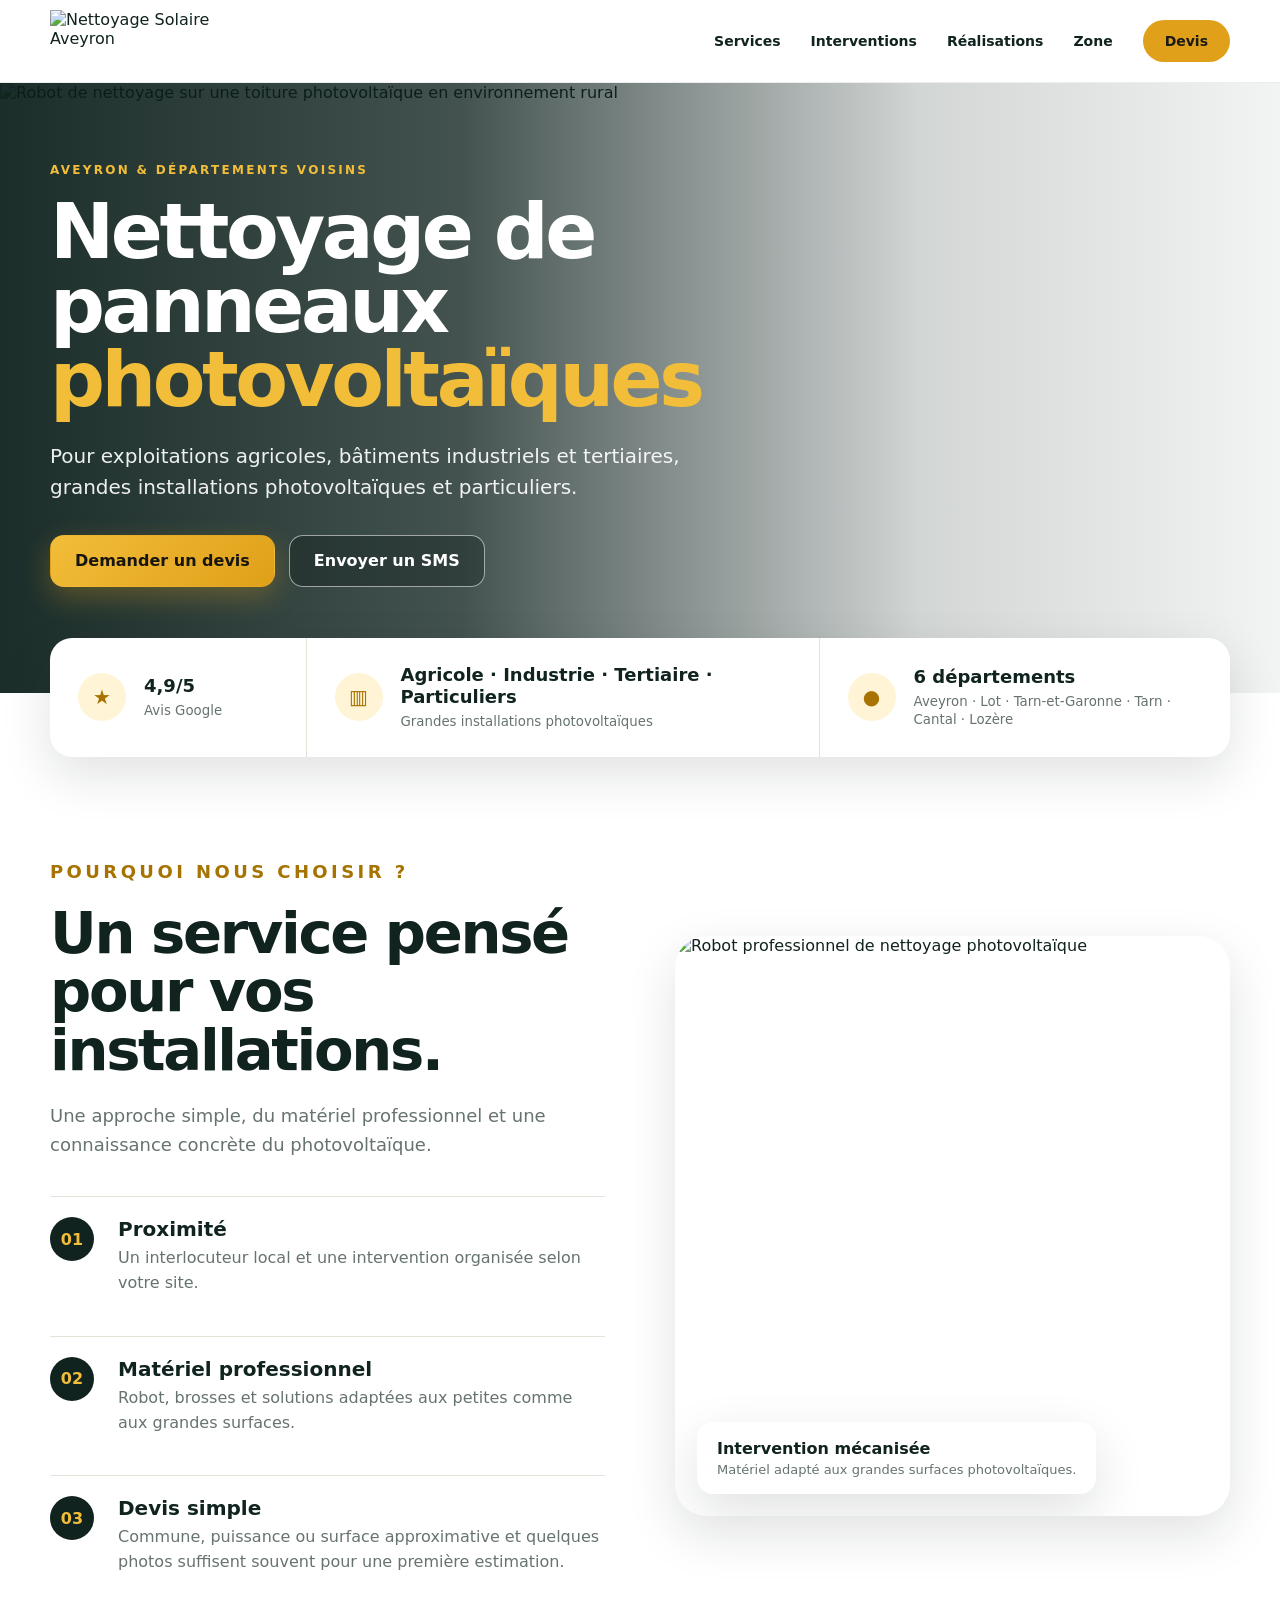
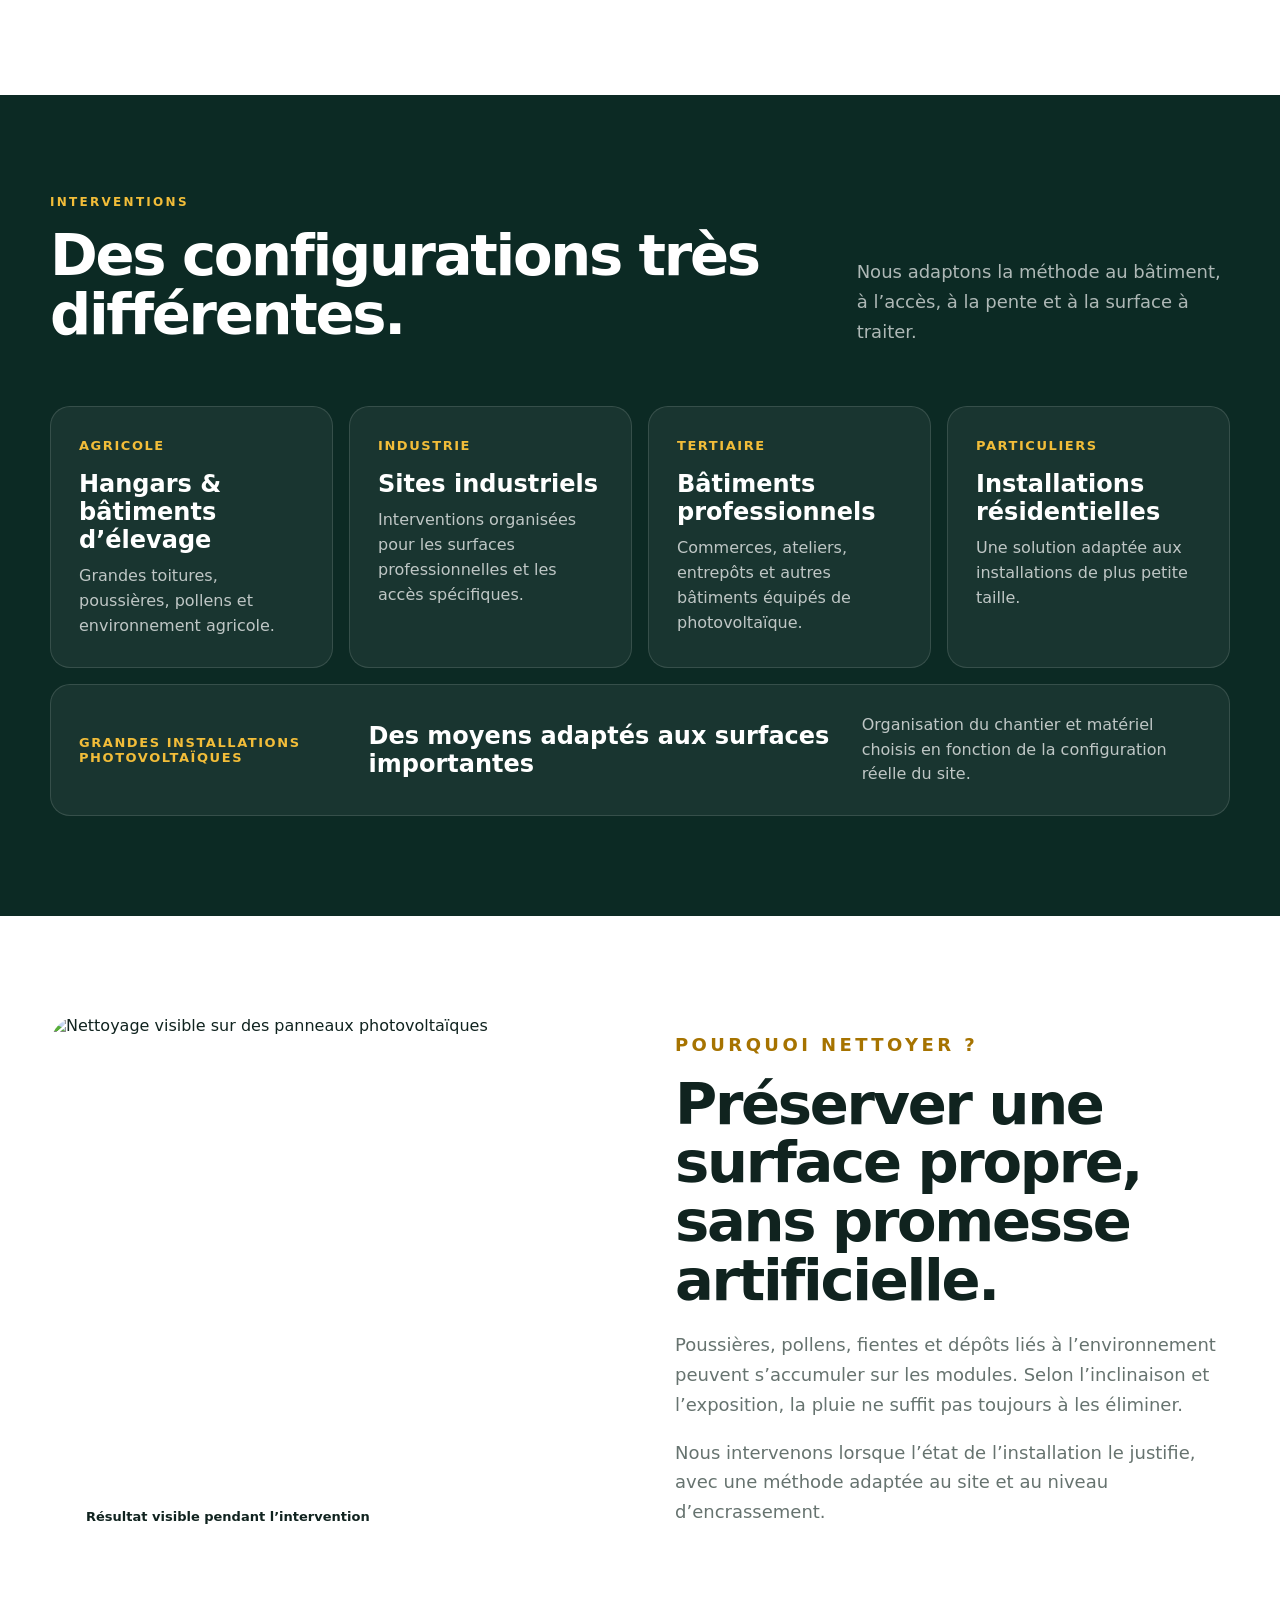
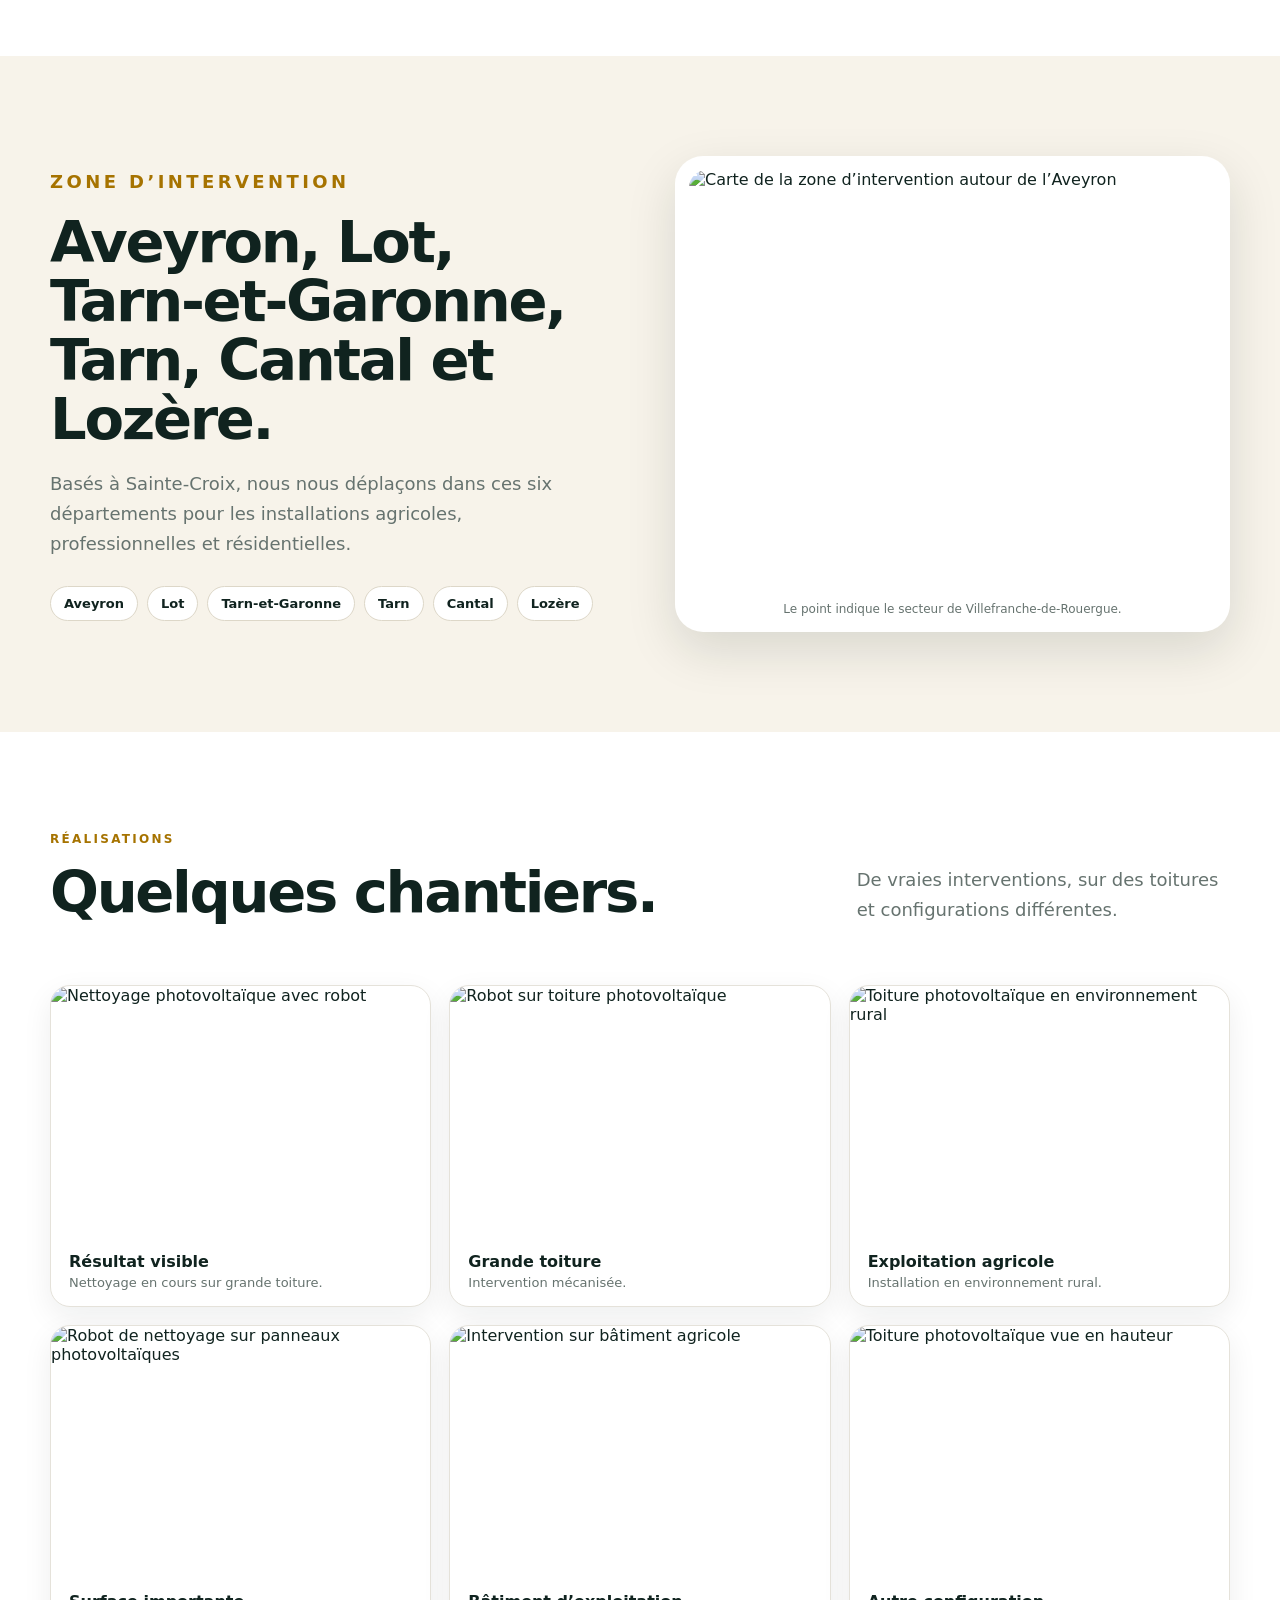
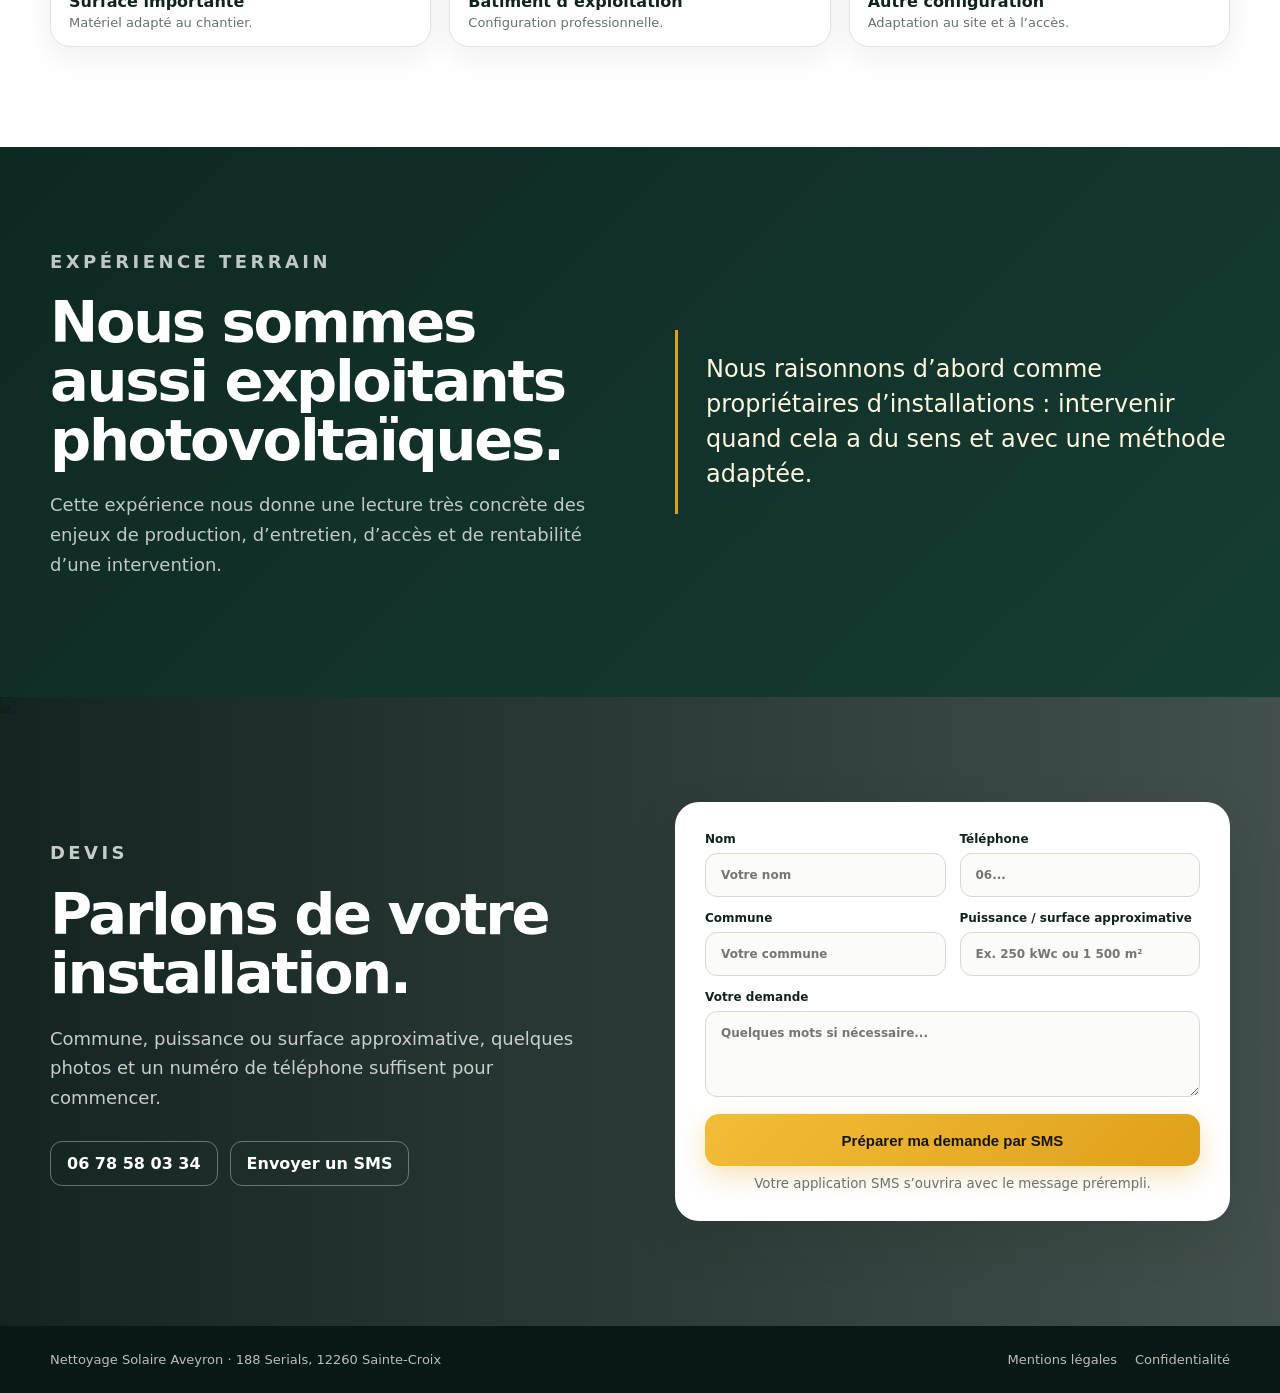
==== commit 58859e30: "Add files via upload" ====
--- a/index.html
+++ b/index.html
@@ -2,356 +2,134 @@
 <html lang="fr">
 <head>
   <meta charset="utf-8">
-  <meta name="viewport" content="width=device-width, initial-scale=1">
-  <title>Nettoyage panneaux photovoltaïques Aveyron | Nettoyage Solaire Aveyron</title>
-  <meta name="description" content="Nettoyage professionnel de panneaux photovoltaïques en Aveyron, Lot, Tarn-et-Garonne, Tarn, Cantal et Lozère pour exploitations agricoles, bâtiments industriels et tertiaires, grandes installations photovoltaïques et particuliers.">
-  <meta name="theme-color" content="#26343d">
-  <meta name="robots" content="index,follow">
+  <meta name="viewport" content="width=device-width,initial-scale=1,viewport-fit=cover">
+  <title>Nettoyage de panneaux photovoltaïques | Aveyron, Lot, Tarn-et-Garonne</title>
+  <meta name="description" content="Nettoyage professionnel de panneaux photovoltaïques pour exploitations agricoles, industrie, tertiaire, grandes installations et particuliers. Aveyron, Lot, Tarn-et-Garonne, Tarn, Cantal et Lozère.">
+  <link rel="canonical" href="https://nettoyage-solaire-aveyron.fr/">
+  <meta name="theme-color" content="#132923">
+  <meta property="og:title" content="Nettoyage Solaire Aveyron">
+  <meta property="og:description" content="Nettoyage professionnel de panneaux photovoltaïques en Aveyron et dans les départements voisins.">
+  <meta property="og:image" content="https://nettoyage-solaire-aveyron.fr/assets/hero.jpg">
   <meta property="og:type" content="website">
-  <meta property="og:title" content="Nettoyage Solaire Aveyron">
-  <meta property="og:description" content="Nettoyage professionnel de panneaux photovoltaïques en Aveyron, Lot, Tarn-et-Garonne, Tarn, Cantal et Lozère pour exploitations agricoles, bâtiments industriels et tertiaires, grandes installations photovoltaïques et particuliers.">
-  <meta property="og:locale" content="fr_FR">
-  <link rel="icon" href="assets/favicon-v44.png" type="image/png">
-  <link rel="stylesheet" href="styles-v629.css">
-  <script type="application/ld+json">
-  {
-    "@context":"https://schema.org",
-    "@type":"LocalBusiness",
-    "name":"Nettoyage Solaire Aveyron",
-    "telephone":"+33678580334",
-    "address":{
-      "@type":"PostalAddress",
-      "streetAddress":"188 Seriols",
-      "postalCode":"12260",
-      "addressLocality":"Sainte-Croix",
-      "addressCountry":"FR"
-    },
-    "areaServed":[
-      {"@type":"AdministrativeArea","name":"Aveyron"},
-      {"@type":"Place","name":"Secteurs limitrophes selon le chantier"}
-    ],
-    "description":"Nettoyage professionnel de panneaux photovoltaïques en Aveyron, Lot, Tarn-et-Garonne, Tarn, Cantal et Lozère."
-  }
-  </script>
-
-  <style>
-    /* V6.18 — logo cartes de visite */
-    .brand-v618{display:inline-flex;align-items:center;height:86px;text-decoration:none;flex:0 0 auto}
-    .brand-v618 img{display:block;width:auto;height:70px;max-width:205px;object-fit:contain}
-    @media(max-width:980px){.brand-v618{height:80px}.brand-v618 img{height:62px;max-width:180px}}
-    @media(max-width:680px){.brand-v618{height:72px}.brand-v618 img{height:52px;max-width:150px}}
-  </style>
+  <meta property="og:url" content="https://nettoyage-solaire-aveyron.fr/">
+  <link rel="icon" href="assets/favicon.png">
+  <link rel="stylesheet" href="styles-v700.css">
+  <script type="application/ld+json">{
+    "@context":"https://schema.org","@type":"LocalBusiness","name":"Nettoyage Solaire Aveyron",
+    "url":"https://nettoyage-solaire-aveyron.fr/","telephone":"+33678580334",
+    "address":{"@type":"PostalAddress","streetAddress":"188 Serials","postalCode":"12260","addressLocality":"Sainte-Croix","addressCountry":"FR"},
+    "areaServed":["Aveyron","Lot","Tarn-et-Garonne","Tarn","Cantal","Lozère"],
+    "description":"Nettoyage professionnel de panneaux photovoltaïques pour exploitations agricoles, industrie, tertiaire, grandes installations et particuliers."
+  }</script>
 </head>
 <body>
-<a class="skip-link" href="#contenu">Aller au contenu</a>
-
-<header class="site-header" id="accueil">
-  <div class="container nav-wrap">
-    <a class="brand-v618" href="#accueil" aria-label="Nettoyage Solaire Aveyron">
-      <img src="assets/logo-cartes-visite-v618.jpg" alt="Nettoyage Solaire Aveyron">
-    </a>
-
-    <button class="nav-toggle" aria-expanded="false" aria-controls="main-nav" aria-label="Ouvrir le menu">
-      <span></span><span></span><span></span>
-    </button>
-
-    <nav id="main-nav" class="main-nav" aria-label="Navigation principale">
-      <a href="#services">Services</a>
-      <a href="#interventions">Interventions</a>
-      <a href="#realisations">Réalisations</a>
+<header class="site-header">
+  <div class="wrap nav">
+    <a class="brand" href="#top" aria-label="Nettoyage Solaire Aveyron"><img src="assets/logo-nsa.jpg" alt="Nettoyage Solaire Aveyron"></a>
+    <button class="menu-btn" aria-expanded="false" aria-controls="navlinks" aria-label="Ouvrir le menu"><span></span><span></span><span></span></button>
+    <nav id="navlinks" class="navlinks">
+      <a href="#services">Services</a><a href="#interventions">Interventions</a><a href="#realisations">Réalisations</a><a href="#zone">Zone</a>
       <a class="nav-cta" href="#devis">Devis</a>
     </nav>
   </div>
 </header>
 
-<main id="contenu">
-  <section class="hero">
-    <img class="hero-bg" src="assets/hero-v6.jpg" alt="Nettoyage d'une grande installation photovoltaïque en Aveyron">
-    <div class="hero-shade"></div>
+<main id="top">
+<section class="hero">
+  <img class="hero-bg" src="assets/hero.jpg" alt="Robot de nettoyage sur une toiture photovoltaïque en environnement rural">
+  <div class="hero-shade"></div>
+  <div class="wrap hero-inner reveal">
+    <p class="eyebrow">Aveyron & départements voisins</p>
+    <h1>Nettoyage de panneaux <em>photovoltaïques</em></h1>
+    <p class="hero-copy">Pour exploitations agricoles, bâtiments industriels et tertiaires, grandes installations photovoltaïques et particuliers.</p>
+    <div class="hero-actions"><a class="btn primary" href="#devis">Demander un devis</a><a class="btn ghost" href="sms:+33678580334">Envoyer un SMS</a></div>
+  </div>
+</section>
 
-    <div class="container hero-inner">
-      <div class="hero-copy reveal">
-        <p class="eyebrow">6 départements • service local</p>
-        <h1><span class="hero-line">Nettoyage de panneaux</span><em>photovoltaïques</em></h1>
-        <p class="hero-lead">
-          Un service local pour les exploitations agricoles, les bâtiments industriels et tertiaires et les grandes installations photovoltaïques. Nous intervenons aussi auprès des particuliers.
-        </p>
+<section class="proofbar" aria-label="Informations principales">
+  <div class="wrap proofgrid">
+    <div class="proof"><span class="proof-icon">★</span><div><strong>4,9/5</strong><small>Avis Google</small></div></div>
+    <div class="proof"><span class="proof-icon">▥</span><div><strong>Agricole · Industrie · Tertiaire · Particuliers</strong><small>Grandes installations photovoltaïques</small></div></div>
+    <div class="proof"><span class="proof-icon">●</span><div><strong>6 départements</strong><small>Aveyron · Lot · Tarn-et-Garonne · Tarn · Cantal · Lozère</small></div></div>
+  </div>
+</section>
 
-        <div class="hero-actions">
-          <a class="btn btn-gold" href="#devis">Demander un devis</a>
-          <a class="btn btn-outline" href="sms:+33678580334">Envoyer un SMS</a>
-        </div>
+<section class="section" id="services">
+  <div class="wrap choose-grid">
+    <div class="choose-copy reveal">
+      <p class="eyebrow dark">Pourquoi nous choisir ?</p>
+      <h2>Un service pensé pour vos installations.</h2>
+      <p>Une approche simple, du matériel professionnel et une connaissance concrète du photovoltaïque.</p>
+      <div class="benefits">
+        <article><span>01</span><div><h3>Proximité</h3><p>Un interlocuteur local et une intervention organisée selon votre site.</p></div></article>
+        <article><span>02</span><div><h3>Matériel professionnel</h3><p>Robot, brosses et solutions adaptées aux petites comme aux grandes surfaces.</p></div></article>
+        <article><span>03</span><div><h3>Devis simple</h3><p>Commune, puissance ou surface approximative et quelques photos suffisent souvent pour une première estimation.</p></div></article>
       </div>
     </div>
-  </section>
+    <figure class="feature reveal"><img src="assets/proof.jpg" alt="Robot professionnel de nettoyage photovoltaïque"><figcaption><strong>Intervention mécanisée</strong><span>Matériel adapté aux grandes surfaces photovoltaïques.</span></figcaption></figure>
+  </div>
+</section>
 
-  <section class="proof-strip" aria-label="Nos principaux repères">
-    <div class="container proof-grid">
-      <div class="proof-item reveal">
-        <span class="proof-icon">★</span>
-        <div><strong class="proof-value">4,9/5</strong><small>Avis Google</small></div>
-      </div>
-      <div class="proof-item reveal">
-        <span class="proof-icon">▥</span>
-        <div><strong class="proof-value">Agricole • Industrie • Tertiaire • Particuliers</strong><small>Grandes installations photovoltaïques</small></div>
-      </div>
-      <div class="proof-item reveal">
-        <span class="proof-icon">→</span>
-        <div><strong class="proof-value">Devis simple</strong><small>Puissance ou surface + quelques photos</small></div>
-      </div>
+<section class="section section-dark" id="interventions">
+  <div class="wrap">
+    <div class="section-head reveal"><div><p class="eyebrow">Interventions</p><h2>Des configurations très différentes.</h2></div><p>Nous adaptons la méthode au bâtiment, à l’accès, à la pente et à la surface à traiter.</p></div>
+    <div class="service-grid">
+      <article class="service-card reveal"><b>Agricole</b><h3>Hangars & bâtiments d’élevage</h3><p>Grandes toitures, poussières, pollens et environnement agricole.</p></article>
+      <article class="service-card reveal"><b>Industrie</b><h3>Sites industriels</h3><p>Interventions organisées pour les surfaces professionnelles et les accès spécifiques.</p></article>
+      <article class="service-card reveal"><b>Tertiaire</b><h3>Bâtiments professionnels</h3><p>Commerces, ateliers, entrepôts et autres bâtiments équipés de photovoltaïque.</p></article>
+      <article class="service-card reveal"><b>Particuliers</b><h3>Installations résidentielles</h3><p>Une solution adaptée aux installations de plus petite taille.</p></article>
+      <article class="service-card wide reveal"><b>Grandes installations photovoltaïques</b><h3>Des moyens adaptés aux surfaces importantes</h3><p>Organisation du chantier et matériel choisis en fonction de la configuration réelle du site.</p></article>
     </div>
-  </section>
+  </div>
+</section>
 
+<section class="section" id="resultat">
+  <div class="wrap result-grid">
+    <figure class="result-photo reveal"><img src="assets/resultat.jpg" alt="Nettoyage visible sur des panneaux photovoltaïques"><span>Résultat visible pendant l’intervention</span></figure>
+    <div class="result-copy reveal"><p class="eyebrow dark">Pourquoi nettoyer ?</p><h2>Préserver une surface propre, sans promesse artificielle.</h2><p>Poussières, pollens, fientes et dépôts liés à l’environnement peuvent s’accumuler sur les modules. Selon l’inclinaison et l’exposition, la pluie ne suffit pas toujours à les éliminer.</p><p>Nous intervenons lorsque l’état de l’installation le justifie, avec une méthode adaptée au site et au niveau d’encrassement.</p></div>
+  </div>
+</section>
 
-  <section class="coverage-mini-v628" id="zone-intervention" aria-label="Zone d’intervention">
-    <div class="container coverage-mini-inner-v628">
-      <div class="coverage-copy-v628">
-        <p class="kicker">Zone d’intervention</p>
-        <p class="coverage-list-v628">Aveyron · Lot · Tarn-et-Garonne · Tarn · Cantal · Lozère</p>
-      </div>
-      <div class="coverage-map-wrap-v629">
-        <img class="coverage-map-v629" src="assets/zone-intervention-carte-v629.png" alt="Carte des départements d’intervention : Aveyron, Lot, Tarn-et-Garonne, Tarn, Cantal et Lozère" loading="lazy">
-      </div>
+<section class="section zone-section" id="zone">
+  <div class="wrap zone-grid">
+    <div class="zone-copy reveal"><p class="eyebrow dark">Zone d’intervention</p><h2>Aveyron, Lot, Tarn-et-Garonne, Tarn, Cantal et Lozère.</h2><p>Basés à Sainte-Croix, nous nous déplaçons dans ces six départements pour les installations agricoles, professionnelles et résidentielles.</p><div class="chips"><span>Aveyron</span><span>Lot</span><span>Tarn-et-Garonne</span><span>Tarn</span><span>Cantal</span><span>Lozère</span></div></div>
+    <figure class="map-card reveal"><img src="assets/zone-map.png" alt="Carte de la zone d’intervention autour de l’Aveyron"><figcaption>Le point indique le secteur de Villefranche-de-Rouergue.</figcaption></figure>
+  </div>
+</section>
+
+<section class="section" id="realisations">
+  <div class="wrap">
+    <div class="section-head light reveal"><div><p class="eyebrow dark">Réalisations</p><h2>Quelques chantiers.</h2></div><p>De vraies interventions, sur des toitures et configurations différentes.</p></div>
+    <div class="gallery">
+      <figure class="gallery-item reveal"><img src="assets/gallery-1.jpg" alt="Nettoyage photovoltaïque avec robot"><figcaption><strong>Résultat visible</strong><span>Nettoyage en cours sur grande toiture.</span></figcaption></figure>
+      <figure class="gallery-item reveal"><img src="assets/gallery-2.jpg" alt="Robot sur toiture photovoltaïque"><figcaption><strong>Grande toiture</strong><span>Intervention mécanisée.</span></figcaption></figure>
+      <figure class="gallery-item reveal"><img src="assets/gallery-3.jpg" alt="Toiture photovoltaïque en environnement rural"><figcaption><strong>Exploitation agricole</strong><span>Installation en environnement rural.</span></figcaption></figure>
+      <figure class="gallery-item reveal"><img src="assets/gallery-4.jpg" alt="Robot de nettoyage sur panneaux photovoltaïques"><figcaption><strong>Surface importante</strong><span>Matériel adapté au chantier.</span></figcaption></figure>
+      <figure class="gallery-item reveal"><img src="assets/gallery-5.jpg" alt="Intervention sur bâtiment agricole"><figcaption><strong>Bâtiment d’exploitation</strong><span>Configuration professionnelle.</span></figcaption></figure>
+      <figure class="gallery-item reveal"><img src="assets/gallery-6.jpg" alt="Toiture photovoltaïque vue en hauteur"><figcaption><strong>Autre configuration</strong><span>Adaptation au site et à l’accès.</span></figcaption></figure>
     </div>
-  </section>
+  </div>
+</section>
 
-  <section class="section why why-v622" id="services">
-    <div class="container why-layout-v622">
-      <div class="why-visual-v622 reveal">
-        <img src="assets/gallery-v616-robot.jpg" alt="Robot professionnel de nettoyage sur panneaux photovoltaïques">
-        <div class="why-badge-v622"><strong>Service local</strong><span>6 départements</span></div>
-      </div>
+<section class="section operator-section">
+  <div class="wrap operator-grid"><div class="operator-copy reveal"><p class="eyebrow">Expérience terrain</p><h2>Nous sommes aussi exploitants photovoltaïques.</h2><p>Cette expérience nous donne une lecture très concrète des enjeux de production, d’entretien, d’accès et de rentabilité d’une intervention.</p></div><div class="operator-note reveal">Nous raisonnons d’abord comme propriétaires d’installations : intervenir quand cela a du sens et avec une méthode adaptée.</div></div>
+</section>
 
-      <div class="why-content-v622">
-        <div class="section-heading reveal">
-          <p class="kicker">Un partenaire de terrain</p>
-          <h2>Un nettoyage pensé pour vos installations.</h2>
-          <p class="why-intro-v622">Une approche simple, du matériel professionnel et une connaissance concrète du photovoltaïque.</p>
-        </div>
-
-        <div class="benefit-list-v622">
-          <article class="benefit-line-v622 reveal">
-            <span class="benefit-num-v622">01</span>
-            <div><h3>Proximité</h3><p>Basés à Sainte-Croix, nous intervenons en Aveyron, dans le Lot, le Tarn-et-Garonne, le Tarn, le Cantal et la Lozère.</p></div>
-          </article>
-          <article class="benefit-line-v622 reveal">
-            <span class="benefit-num-v622">02</span>
-            <div><h3>Matériel professionnel</h3><p>Robot, brosses et solutions adaptées aux grandes toitures agricoles, industrielles et photovoltaïques.</p></div>
-          </article>
-          <article class="benefit-line-v622 reveal">
-            <span class="benefit-num-v622">03</span>
-            <div><h3>Devis simple</h3><p>Commune, puissance ou surface approximative et quelques photos suffisent souvent pour une première estimation.</p></div>
-          </article>
-        </div>
-      </div>
-    </div>
-  </section>
-
-  <section class="section why-clean">
-    <div class="container two-col">
-      <div class="text-panel reveal">
-        <p class="kicker">Pourquoi nettoyer ?</p>
-        <h2>Préserver les performances, sans promesse artificielle.</h2>
-        <p>
-          Poussières, pollens, fientes et dépôts liés à l'environnement agricole peuvent s'accumuler sur les modules.
-          Selon l'inclinaison, l'exposition et l'environnement, la pluie ne suffit pas toujours à éliminer ces dépôts.
-        </p>
-        <p>
-          Nous intervenons lorsque l'état de l'installation le justifie, avec une méthode adaptée au site et au niveau d'encrassement.
-        </p>
-      </div>
-
-      <figure class="feature-photo reveal">
-        <img src="assets/resultat-v6.jpg?v=2" alt="Robot en cours de nettoyage sur une toiture photovoltaïque">
-        <figcaption>Résultat visible pendant l'intervention</figcaption>
-      </figure>
-    </div>
-  </section>
-
-  <section class="section interventions" id="interventions">
-    <div class="container">
-      <div class="section-heading intervention-heading reveal">
-        <div>
-          <p class="kicker">Nos interventions</p>
-          <h2>Des grandes toitures aux installations résidentielles</h2>
-        </div>
-        <p>La méthode et l’organisation sont adaptées à la surface, à l’accès, au niveau d’encrassement et aux contraintes du site.</p>
-      </div>
-
-      <div class="intervention-grid">
-        <article class="intervention-card reveal">
-          <span class="intervention-label">Exploitations agricoles</span>
-          <strong>Hangars & bâtiments d’élevage</strong>
-          <p>Nettoyage de grandes toitures photovoltaïques en environnement agricole.</p>
-        </article>
-
-        <article class="intervention-card reveal industrial-card">
-          <span class="intervention-label">Industrie & tertiaire</span>
-          <strong>Bâtiments industriels & professionnels</strong>
-          <p>Entrepôts, ateliers, bâtiments logistiques, commerces et grandes toitures professionnelles.</p>
-        </article>
-
-        <article class="intervention-card reveal">
-          <span class="intervention-label">Particuliers</span>
-          <strong>Maisons & petites installations</strong>
-          <p>Une intervention adaptée aux petites surfaces photovoltaïques et aux accès résidentiels.</p>
-        </article>
-
-        <article class="intervention-card reveal">
-          <span class="intervention-label">Grandes installations</span>
-          <strong>Centrales photovoltaïques</strong>
-          <p>Interventions étudiées selon la configuration du site, la surface et les conditions d’accès.</p>
-        </article>
-      </div>
-
-      <div class="grouped-callout reveal">
-        <div>
-          <span class="grouped-kicker">Interventions groupées</span>
-          <strong>Plusieurs installations dans le même secteur ?</strong>
-          <p>Regrouper plusieurs passages proches peut permettre d’optimiser les déplacements.</p>
-        </div>
-        <a class="btn btn-gold compact-btn" href="#devis">Demander un devis</a>
-      </div>
-    </div>
-  </section>
-
-  <section class="section operator">
-    <div class="operator-photo reveal">
-      <img src="assets/sunset-v6.jpg" alt="Grande toiture photovoltaïque au coucher du soleil">
-    </div>
-
-    <div class="operator-copy reveal">
-      <p class="kicker">Un métier que nous connaissons</p>
-      <h2>Nous sommes aussi exploitants photovoltaïques.</h2>
-      <p>
-        Nous exploitons nous-mêmes des installations photovoltaïques. Cette expérience nous donne une lecture très concrète des enjeux de production,
-        d'entretien, d'accès et de rentabilité d'une intervention.
-      </p>
-      <div class="operator-points">
-        <span>Spécialiste photovoltaïque</span>
-        <span>Matériel professionnel</span>
-        <span>Approche pragmatique</span>
-      </div>
-    </div>
-  </section>
-
-  <section class="section gallery-section" id="realisations">
-    <div class="container">
-      <div class="section-heading split reveal">
-        <div>
-          <p class="kicker">Réalisations</p>
-          <h2>Quelques chantiers en Aveyron</h2>
-        </div>
-        <p>Des configurations différentes, avec du matériel adapté à chaque installation.</p>
-      </div>
-
-      <div class="gallery-grid gallery-grid-v616">
-        <figure class="gallery-card reveal">
-          <img src="assets/gallery-v616-robot.jpg" alt="Robot de nettoyage en action sur une toiture photovoltaïque" loading="lazy">
-          <figcaption><strong>Robot en action</strong><span>Vue rapprochée du robot pendant l’intervention.</span></figcaption>
-        </figure>
-        <figure class="gallery-card reveal">
-          <img src="assets/gallery-v616-large-roof.jpg" alt="Robot sur une grande toiture photovoltaïque" loading="lazy">
-          <figcaption><strong>Grande toiture</strong><span>Intervention mécanisée sur une grande surface photovoltaïque.</span></figcaption>
-        </figure>
-        <figure class="gallery-card reveal">
-          <img src="assets/gallery-v616-industrial.jpg" alt="Toiture photovoltaïque sur bâtiment professionnel" loading="lazy">
-          <figcaption><strong>Bâtiment professionnel</strong><span>Nettoyage sur bâtiment agricole ou industriel.</span></figcaption>
-        </figure>
-        <figure class="gallery-card reveal">
-          <img src="assets/gallery-v616-result.jpg" alt="Différence visible pendant le nettoyage de panneaux photovoltaïques" loading="lazy">
-          <figcaption><strong>Résultat visible</strong><span>La différence apparaît directement au cours du passage.</span></figcaption>
-        </figure>
-        <figure class="gallery-card reveal">
-          <img src="assets/gallery-v616-local.jpg" alt="Installation photovoltaïque en environnement rural en Aveyron" loading="lazy">
-          <figcaption><strong>Intervention locale</strong><span>Une installation en environnement rural en Aveyron.</span></figcaption>
-        </figure>
-        <figure class="gallery-card reveal">
-          <img src="assets/gallery-v616-agri.jpg" alt="Grande installation photovoltaïque sur exploitation agricole" loading="lazy">
-          <figcaption><strong>Exploitation agricole</strong><span>Nettoyage adapté aux grandes toitures agricoles.</span></figcaption>
-        </figure>
-      </div>
-    </div>
-  </section>
-
-  <section class="section local-price">
-    <div class="container local-grid">
-      <div class="local-copy reveal">
-        <p class="kicker">Proximité & organisation</p>
-        <h2>Plusieurs installations dans le même secteur ?</h2>
-        <p>
-          Le regroupement de plusieurs interventions proches peut permettre d'optimiser les déplacements et donc le coût de chaque passage.
-          Une solution particulièrement adaptée aux exploitations, voisins ou entreprises d'un même secteur.
-        </p>
-        <a class="text-link" href="#devis">Étudier un passage groupé →</a>
-      </div>
-
-      <figure class="local-photo reveal">
-        <img src="assets/grande-toiture-v6.jpg" alt="Grande toiture photovoltaïque en environnement rural">
-      </figure>
-    </div>
-  </section>
-
-  <section class="cta-section" id="devis">
-    <div class="container cta-grid">
-      <div class="cta-copy reveal">
-        <p class="eyebrow">Devis</p>
-        <h2>Parlons de votre <em>installation.</em></h2>
-        <p>Commune, puissance ou surface approximative et numéro de téléphone suffisent pour commencer.</p>
-      </div>
-
-      <div class="contact-card contact-card-v620 reveal">
-        <div class="contact-top-v620">
-          <div class="contact-heading-v620">
-            <span class="phone-icon">☎</span>
-            <div>
-              <small>Contact direct</small>
-              <a class="contact-number-v620" href="tel:+33678580334">06 78 58 03 34</a>
-            </div>
-          </div>
-          <div class="contact-actions-v620">
-            <a class="contact-action-v620" href="tel:+33678580334">Appeler</a>
-            <a class="contact-action-v620 secondary" href="sms:+33678580334">Envoyer un SMS</a>
-          </div>
-        </div>
-
-        <div class="form-intro-v620">
-          <strong>Ou préparez votre demande</strong>
-          <span>Quelques informations suffisent pour un premier retour.</span>
-        </div>
-
-        <form id="quote-form">
-          <div class="form-grid two">
-            <label>Nom<input type="text" name="nom" required placeholder="Votre nom"></label>
-            <label>Téléphone<input type="tel" name="telephone" required placeholder="06…"></label>
-          </div>
-          <div class="form-grid two">
-            <label>Commune<input type="text" name="commune" placeholder="Votre commune"></label>
-            <label>Puissance / surface approximative<input type="text" name="puissance" placeholder="Ex. 250 kWc ou 1 500 m²"></label>
-          </div>
-          <label>Votre demande<textarea name="message" rows="3" placeholder="Précisez si besoin le type de bâtiment ou l’accès…"></textarea></label>
-          <button class="sms-btn" type="submit">Préparer mon SMS</button>
-          <p class="form-note">Le message sera prérempli dans votre application SMS.</p>
-        </form>
-      </div>
-    </div>
-  </section>
+<section class="contact" id="devis">
+  <img src="assets/contact-bg.jpg" alt="Toiture photovoltaïque" class="contact-bg"><div class="contact-shade"></div>
+  <div class="wrap contact-grid">
+    <div class="contact-copy reveal"><p class="eyebrow">Devis</p><h2>Parlons de votre installation.</h2><p>Commune, puissance ou surface approximative, quelques photos et un numéro de téléphone suffisent pour commencer.</p><div class="contact-direct"><a href="tel:+33678580334">06 78 58 03 34</a><a href="sms:+33678580334">Envoyer un SMS</a></div></div>
+    <form class="quote-form reveal" id="quoteForm">
+      <div class="fieldrow"><label>Nom<input id="qname" autocomplete="name" placeholder="Votre nom"></label><label>Téléphone<input id="qphone" inputmode="tel" autocomplete="tel" placeholder="06..."></label></div>
+      <div class="fieldrow"><label>Commune<input id="qcity" placeholder="Votre commune"></label><label>Puissance / surface approximative<input id="qsize" placeholder="Ex. 250 kWc ou 1 500 m²"></label></div>
+      <label>Votre demande<textarea id="qmsg" rows="4" placeholder="Quelques mots si nécessaire..."></textarea></label>
+      <button class="btn primary form-btn" type="submit">Préparer ma demande par SMS</button>
+      <small>Votre application SMS s’ouvrira avec le message prérempli.</small>
+    </form>
+  </div>
+</section>
 </main>
 
-<footer class="footer footer-v620">
-  <div class="container footer-inner footer-inner-v620">
-    <div class="footer-brand-v620">
-      <strong>Nettoyage Solaire Aveyron</strong>
-      <span>Sainte-Croix · Aveyron</span>
-    </div>
-    <div class="footer-links">
-      <a href="mentions-legales.html">Mentions légales</a>
-      <a href="confidentialite.html">Confidentialité</a>
-      <span>© <span id="year"></span></span>
-    </div>
-  </div>
-</footer>
-
-<script src="script-v618.js"></script>
-</body>
-</html>
+<footer><div class="wrap footer-inner"><span>Nettoyage Solaire Aveyron · 188 Serials, 12260 Sainte-Croix</span><nav><a href="mentions-legales.html">Mentions légales</a><a href="confidentialite.html">Confidentialité</a></nav></div></footer>
+<script src="script-v700.js"></script>
+</body></html>
--- a/styles-v700.css
+++ b/styles-v700.css
@@ -0,0 +1,17 @@
+
+:root{--ink:#10231f;--green:#14352d;--green2:#0c2a24;--gold:#e0a019;--gold2:#f2bd39;--cream:#f7f3ea;--white:#fff;--muted:#66736f;--line:#e5e2da;--shadow:0 18px 50px rgba(13,31,27,.13);--radius:24px}
+*{box-sizing:border-box}html{scroll-behavior:smooth}body{margin:0;font-family:Inter,system-ui,-apple-system,Segoe UI,Roboto,Arial,sans-serif;color:var(--ink);background:#fff;overflow-x:hidden}img{max-width:100%;display:block}a{color:inherit;text-decoration:none}.wrap{width:min(1180px,calc(100% - 40px));margin:auto}.site-header{position:sticky;top:0;z-index:40;background:rgba(255,255,255,.96);backdrop-filter:blur(14px);border-bottom:1px solid rgba(16,35,31,.08)}.nav{height:82px;display:flex;align-items:center;justify-content:space-between}.brand img{width:170px;height:62px;object-fit:contain;object-position:left center}.navlinks{display:flex;align-items:center;gap:30px;font-weight:700;font-size:14px}.navlinks a{padding:10px 0}.navlinks a:hover{color:#8b6509}.nav-cta{background:var(--gold);padding:13px 22px!important;border-radius:999px;color:#1b1a16!important}.menu-btn{display:none;border:0;background:none;padding:8px}.menu-btn span{display:block;width:26px;height:2px;background:var(--ink);margin:5px}
+.hero{position:relative;min-height:610px;display:flex;align-items:center;overflow:hidden}.hero-bg{position:absolute;inset:0;width:100%;height:100%;object-fit:cover}.hero-shade{position:absolute;inset:0;background:linear-gradient(90deg,rgba(8,28,24,.92) 0%,rgba(8,28,24,.76) 36%,rgba(8,28,24,.18) 72%,rgba(8,28,24,.05) 100%)}.hero-inner{position:relative;color:#fff;padding:76px 0 102px;max-width:1180px}.hero-inner>*{max-width:650px}.eyebrow{text-transform:uppercase;letter-spacing:.19em;font-size:12px;font-weight:900;color:var(--gold2);margin:0 0 18px}.eyebrow.dark{color:#a67300}.hero h1{font-size:clamp(48px,6vw,82px);line-height:.96;letter-spacing:-.045em;margin:0 0 24px;font-weight:900}.hero h1 em{display:block;color:var(--gold2);font-style:normal}.hero-copy{font-size:20px;line-height:1.55;color:rgba(255,255,255,.92);margin-bottom:32px}.hero-actions{display:flex;gap:14px;flex-wrap:wrap}.btn{display:inline-flex;align-items:center;justify-content:center;min-height:52px;padding:0 24px;border-radius:14px;font-weight:850;border:1px solid transparent;transition:.2s transform,.2s box-shadow,.2s background}.btn:hover{transform:translateY(-2px)}.btn.primary{background:linear-gradient(135deg,var(--gold2),var(--gold));color:#17150f;box-shadow:0 10px 28px rgba(224,160,25,.3)}.btn.ghost{border-color:rgba(255,255,255,.55);color:#fff;background:rgba(7,22,19,.3)}
+.proofbar{position:relative;margin-top:-55px;z-index:5}.proofgrid{display:grid;grid-template-columns:.75fr 1.5fr 1.2fr;background:#fff;border-radius:22px;box-shadow:var(--shadow);overflow:hidden}.proof{padding:26px 28px;display:flex;align-items:center;gap:18px;border-right:1px solid var(--line)}.proof:last-child{border-right:0}.proof-icon{width:48px;height:48px;border-radius:50%;display:grid;place-items:center;background:#fff5d6;color:#a87300;font-weight:900;font-size:20px;flex:0 0 auto}.proof strong{display:block;font-size:18px;line-height:1.22}.proof small{display:block;color:var(--muted);margin-top:5px;line-height:1.35}
+.section{padding:100px 0}.choose-grid,.result-grid,.zone-grid,.operator-grid,.contact-grid{display:grid;grid-template-columns:1fr 1fr;gap:70px;align-items:center}.choose-copy h2,.result-copy h2,.zone-copy h2,.operator-copy h2,.contact-copy h2,.section-head h2{font-size:clamp(38px,4.5vw,64px);line-height:1.02;letter-spacing:-.04em;margin:0 0 20px}.choose-copy>p,.result-copy p,.zone-copy p,.operator-copy p,.section-head>p,.contact-copy p{font-size:18px;line-height:1.65;color:var(--muted)}.benefits{display:grid;gap:20px;margin-top:36px}.benefits article{display:grid;grid-template-columns:50px 1fr;gap:18px;padding:20px 0;border-top:1px solid var(--line)}.benefits article span{width:44px;height:44px;border-radius:50%;display:grid;place-items:center;background:var(--ink);color:var(--gold2);font-weight:900}.benefits h3{margin:0 0 5px;font-size:20px}.benefits p{margin:0;color:var(--muted);line-height:1.55}.feature{position:relative;margin:0;border-radius:32px;overflow:hidden;box-shadow:var(--shadow)}.feature img{width:100%;height:580px;object-fit:cover}.feature figcaption{position:absolute;left:22px;bottom:22px;background:#fff;padding:17px 20px;border-radius:16px;box-shadow:var(--shadow)}.feature strong,.feature span{display:block}.feature span{color:var(--muted);font-size:13px;margin-top:4px}
+.section-dark{background:var(--green2);color:#fff}.section-head{display:grid;grid-template-columns:1.4fr .7fr;gap:60px;align-items:end;margin-bottom:42px}.section-dark .section-head>p{color:rgba(255,255,255,.67)}.service-grid{display:grid;grid-template-columns:repeat(4,1fr);gap:16px}.service-card{padding:28px;border:1px solid rgba(255,255,255,.13);border-radius:20px;background:rgba(255,255,255,.055);min-height:225px;transition:.2s transform,.2s background}.service-card:hover{transform:translateY(-4px);background:rgba(255,255,255,.09)}.service-card b{display:inline-block;color:var(--gold2);font-size:13px;text-transform:uppercase;letter-spacing:.12em}.service-card h3{font-size:24px;margin:16px 0 10px}.service-card p{color:rgba(255,255,255,.72);line-height:1.55;margin:0}.service-card.wide{grid-column:span 4;min-height:auto;display:grid;grid-template-columns:.8fr 1.4fr 1fr;align-items:center;gap:18px}.service-card.wide h3,.service-card.wide p{margin:0}
+.result-photo{margin:0;position:relative;border-radius:30px;overflow:hidden}.result-photo img{width:100%;height:540px;object-fit:cover}.result-photo span{position:absolute;left:20px;bottom:20px;background:#fff;border-radius:999px;padding:12px 16px;font-size:13px;font-weight:850}.result-copy p{margin-bottom:16px}
+.zone-section{background:var(--cream)}.map-card{margin:0;background:#fff;padding:14px;border-radius:28px;box-shadow:var(--shadow)}.map-card img{border-radius:18px;width:100%;aspect-ratio:1.25/1;object-fit:cover;object-position:center}.map-card figcaption{font-size:12px;color:var(--muted);padding:10px 6px 2px;text-align:center}.chips{display:flex;flex-wrap:wrap;gap:9px;margin-top:28px}.chips span{background:#fff;border:1px solid #ddd7c8;padding:9px 13px;border-radius:999px;font-weight:750;font-size:13px}
+.section-head.light>p{color:var(--muted)}.gallery{display:grid;grid-template-columns:repeat(3,1fr);gap:18px}.gallery-item{margin:0;border-radius:20px;overflow:hidden;background:#fff;border:1px solid var(--line);box-shadow:0 10px 30px rgba(20,30,25,.07)}.gallery-item img{width:100%;height:250px;object-fit:cover}.gallery-item figcaption{padding:16px 18px}.gallery-item strong,.gallery-item span{display:block}.gallery-item strong{font-size:16px}.gallery-item span{margin-top:4px;font-size:13px;color:var(--muted)}
+.operator-section{background:linear-gradient(135deg,#0e2822,#153d33);color:#fff}.operator-copy p{color:rgba(255,255,255,.74)}.operator-note{border-left:3px solid var(--gold);padding:22px 0 22px 28px;font-size:24px;line-height:1.45;color:#fff6dd}
+.contact{position:relative;padding:105px 0;color:#fff;overflow:hidden}.contact-bg{position:absolute;inset:0;width:100%;height:100%;object-fit:cover}.contact-shade{position:absolute;inset:0;background:linear-gradient(90deg,rgba(7,25,21,.95),rgba(7,25,21,.76))}.contact-grid{position:relative}.contact-copy p{color:rgba(255,255,255,.76)}.contact-direct{display:flex;gap:12px;flex-wrap:wrap;margin-top:28px}.contact-direct a{border:1px solid rgba(255,255,255,.35);padding:12px 16px;border-radius:12px;font-weight:800}.quote-form{background:#fff;color:var(--ink);padding:30px;border-radius:24px;box-shadow:var(--shadow)}.fieldrow{display:grid;grid-template-columns:1fr 1fr;gap:14px}.quote-form label{display:block;font-size:12px;font-weight:850;margin-bottom:14px}.quote-form input,.quote-form textarea{width:100%;margin-top:7px;border:1px solid #d8d8d2;border-radius:12px;padding:14px 15px;font:inherit;outline:none;background:#fbfbf8}.quote-form input:focus,.quote-form textarea:focus{border-color:var(--gold)}.form-btn{width:100%;border:0;font-size:15px}.quote-form small{display:block;color:var(--muted);text-align:center;margin-top:10px}
+footer{background:#081814;color:rgba(255,255,255,.72);padding:26px 0;font-size:13px}.footer-inner{display:flex;justify-content:space-between;gap:20px;align-items:center}.footer-inner nav{display:flex;gap:18px}
+.reveal{opacity:0;transform:translateY(24px);transition:.65s ease opacity,.65s ease transform}.reveal.in{opacity:1;transform:none}
+@media(max-width:980px){.navlinks{gap:18px}.proofgrid{grid-template-columns:1fr}.proof{border-right:0;border-bottom:1px solid var(--line)}.proof:last-child{border-bottom:0}.choose-grid,.result-grid,.zone-grid,.operator-grid,.contact-grid{grid-template-columns:1fr;gap:44px}.feature img{height:460px}.service-grid{grid-template-columns:1fr 1fr}.service-card.wide{grid-column:span 2;grid-template-columns:1fr}.section-head{grid-template-columns:1fr;gap:10px}.gallery{grid-template-columns:1fr 1fr}}
+@media(max-width:720px){.wrap{width:min(100% - 28px,1180px)}.nav{height:70px}.brand img{width:138px;height:54px}.menu-btn{display:block}.navlinks{position:absolute;top:70px;left:14px;right:14px;background:#fff;border:1px solid var(--line);border-radius:18px;box-shadow:var(--shadow);padding:14px;display:none;flex-direction:column;align-items:stretch;gap:0}.navlinks.open{display:flex}.navlinks a{padding:13px 14px}.nav-cta{text-align:center;margin-top:6px}.hero{min-height:570px}.hero-bg{object-position:61% center}.hero-shade{background:linear-gradient(90deg,rgba(7,26,22,.94),rgba(7,26,22,.69) 70%,rgba(7,26,22,.34))}.hero-inner{padding:64px 0 105px}.hero h1{font-size:48px;max-width:100%}.hero-copy{font-size:17px;line-height:1.48}.hero-actions{display:grid}.btn{width:100%}.proofbar{margin-top:-42px}.proof{padding:19px 18px}.proof strong{font-size:16px}.proof small{font-size:11px}.section{padding:72px 0}.choose-copy h2,.result-copy h2,.zone-copy h2,.operator-copy h2,.contact-copy h2,.section-head h2{font-size:39px}.feature img{height:390px}.service-grid{grid-template-columns:1fr}.service-card.wide{grid-column:auto}.result-photo img{height:420px}.gallery{grid-template-columns:1fr}.gallery-item img{height:240px}.map-card img{aspect-ratio:1.18/1}.fieldrow{grid-template-columns:1fr}.operator-note{font-size:20px}.footer-inner{flex-direction:column;align-items:flex-start}.contact{padding:78px 0}.quote-form{padding:22px}.contact-direct{display:grid}.contact-direct a{text-align:center}}
+@media(prefers-reduced-motion:reduce){*{scroll-behavior:auto!important}.reveal{opacity:1!important;transform:none!important;transition:none!important}}
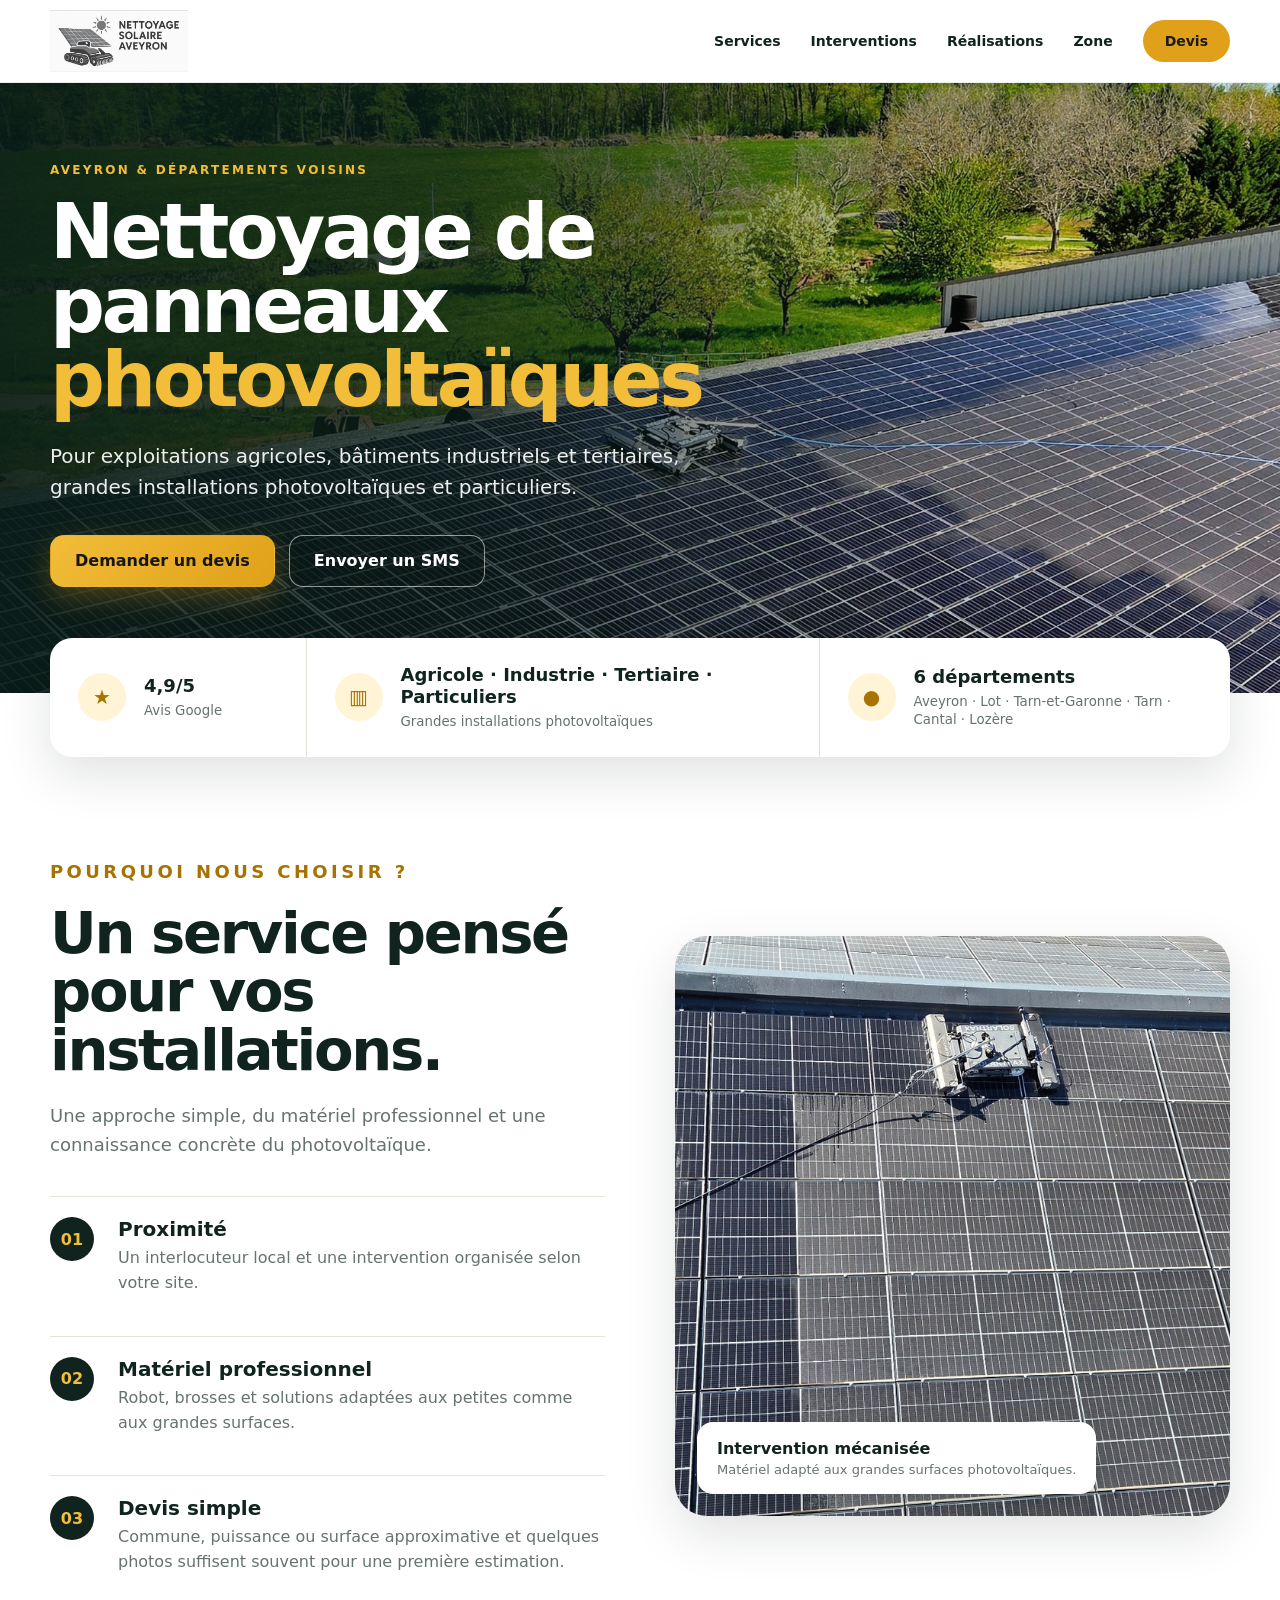
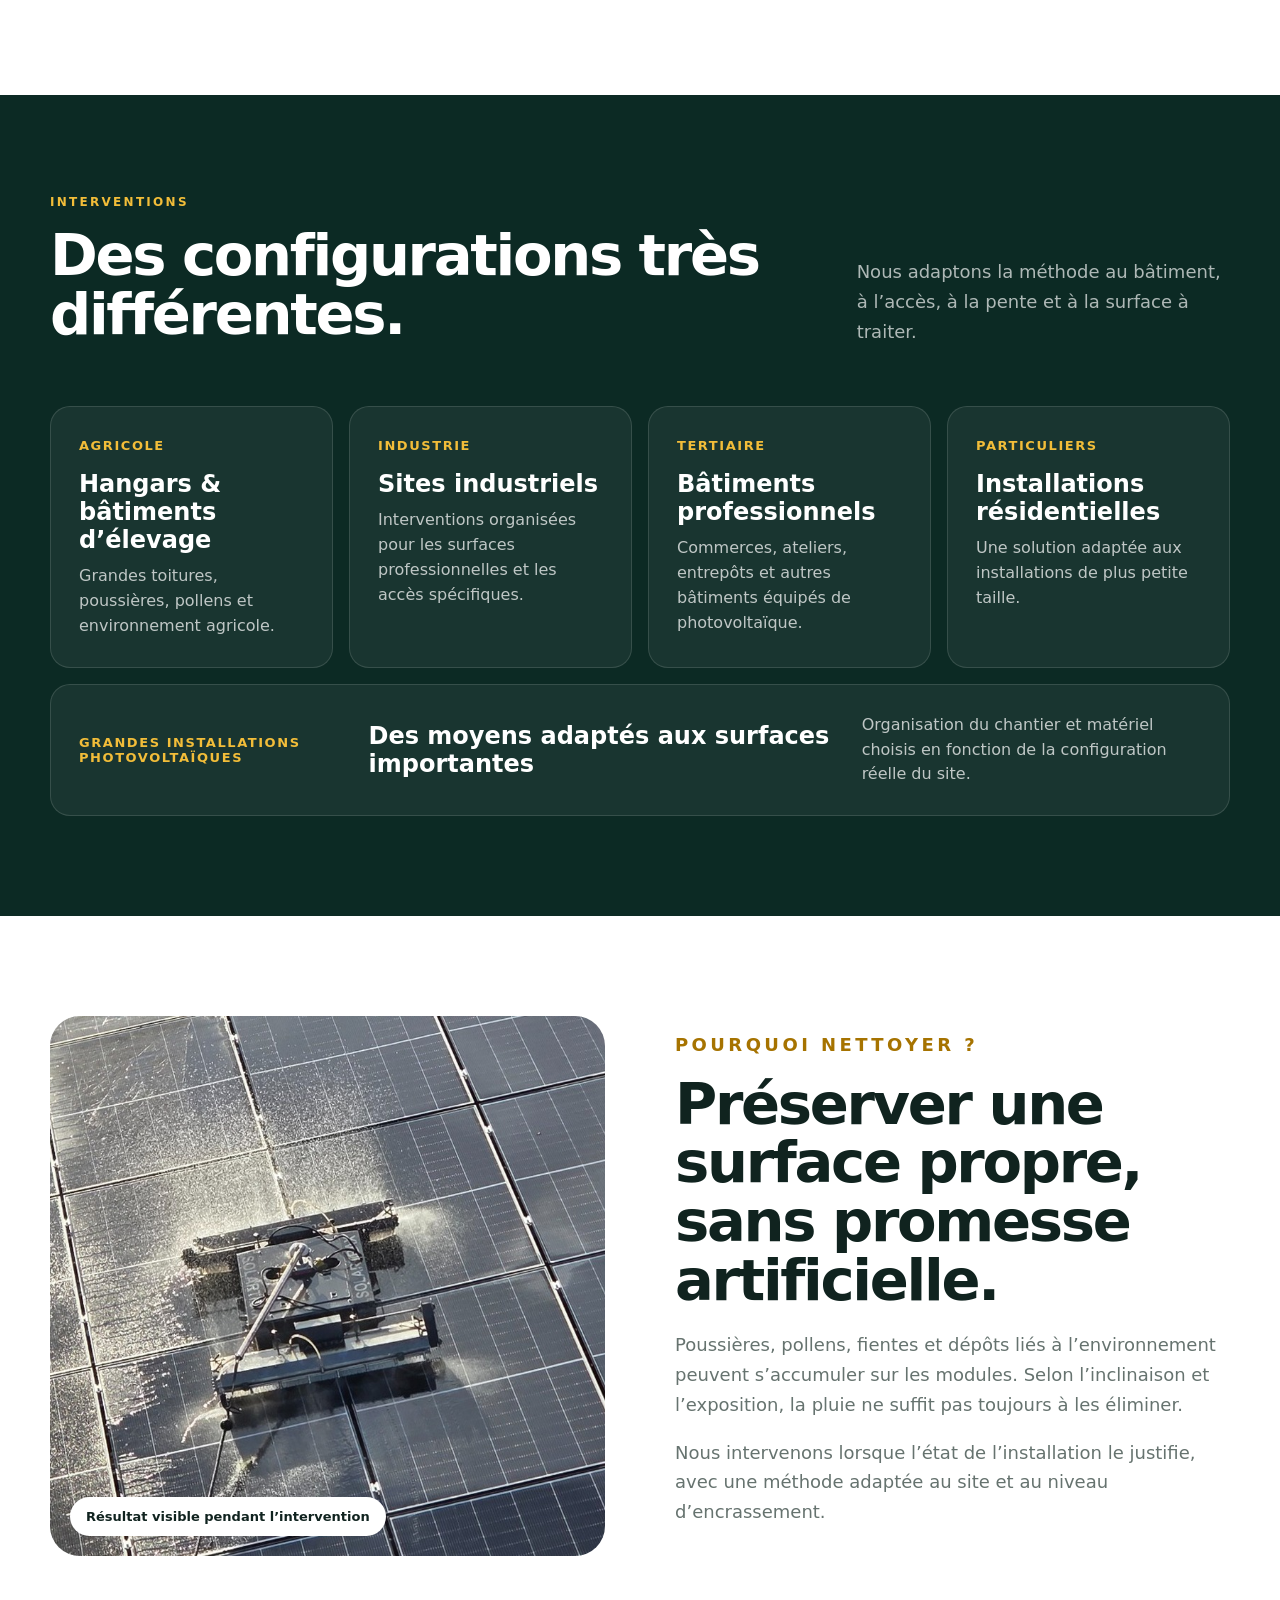
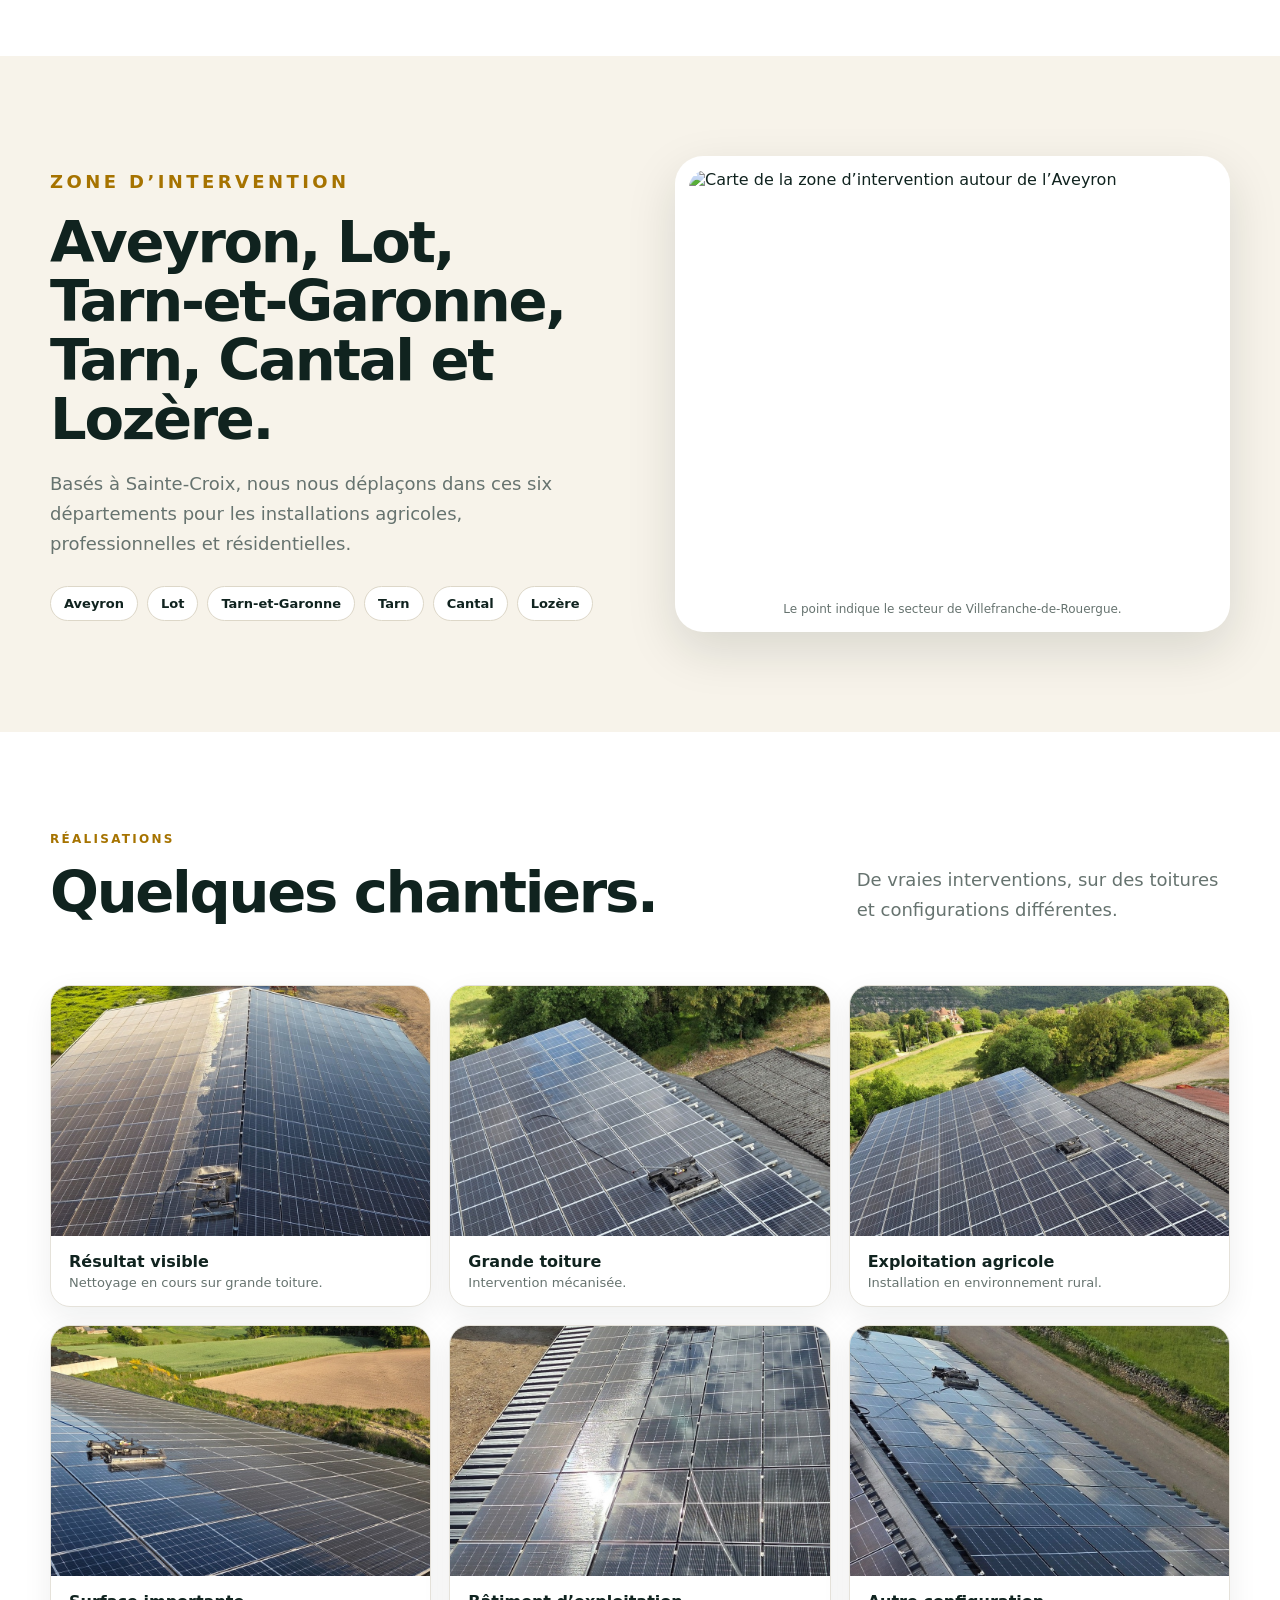
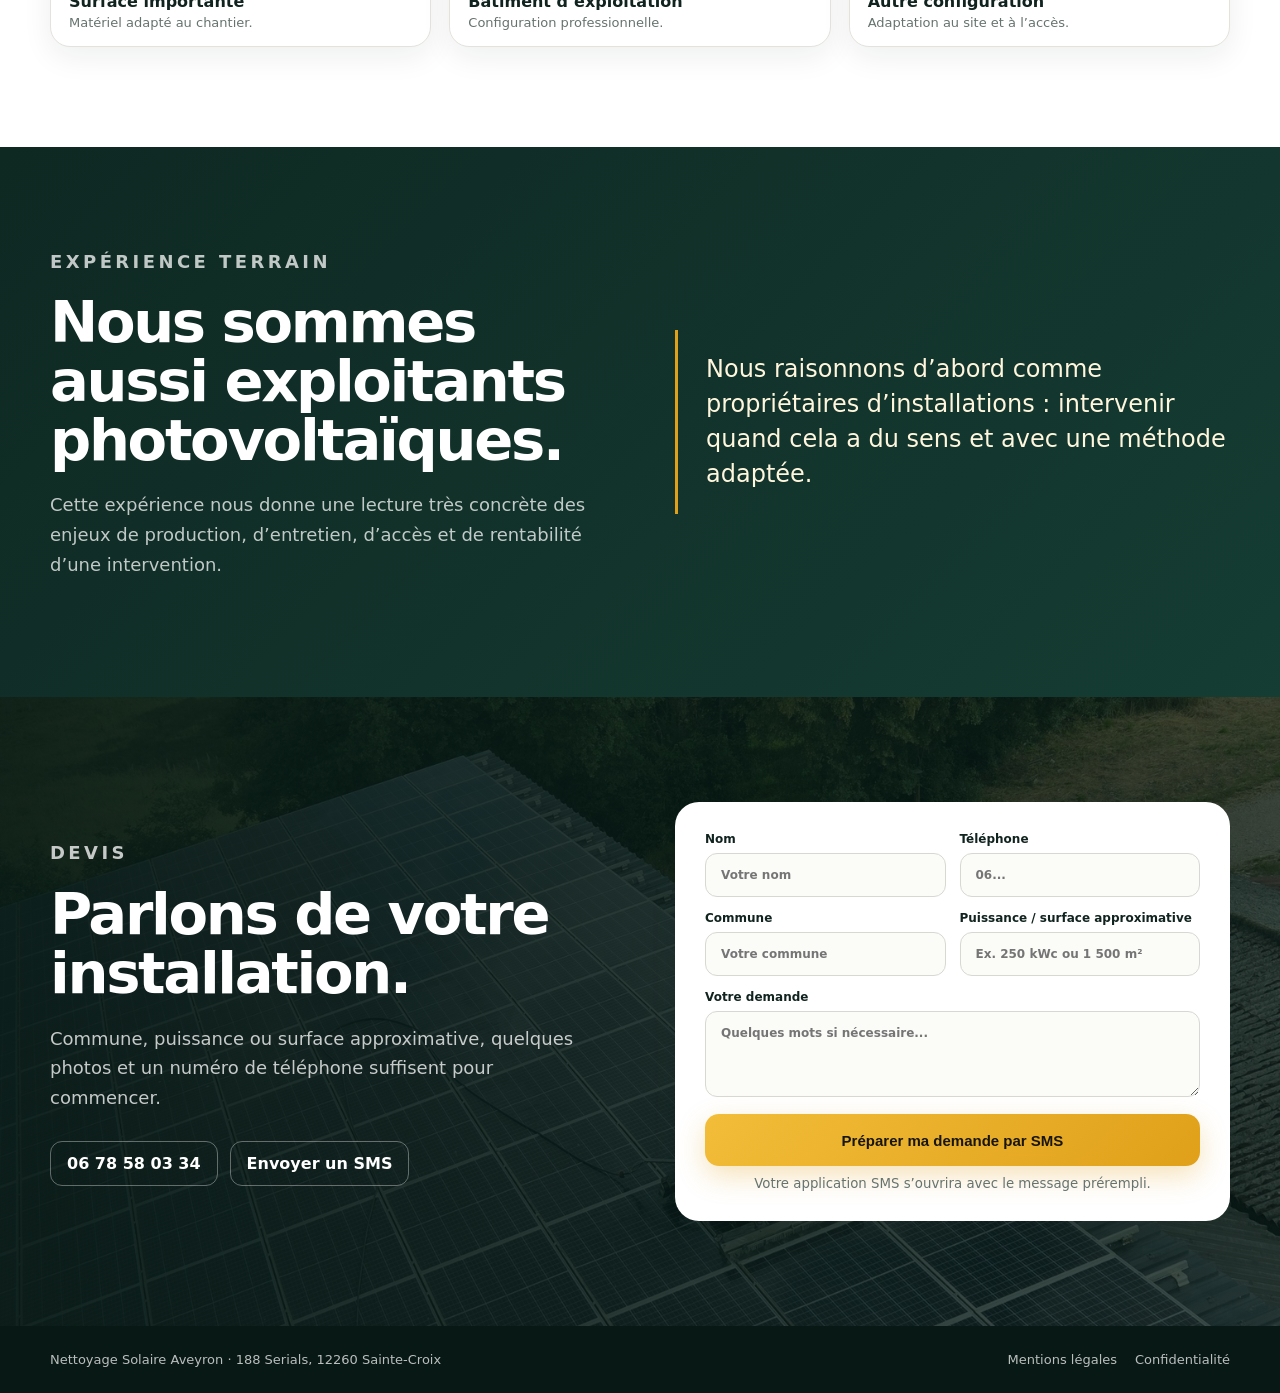
==== commit 02457f49: "Add files via upload" ====
--- a/index.html
+++ b/index.html
@@ -93,7 +93,7 @@
 <section class="section zone-section" id="zone">
   <div class="wrap zone-grid">
     <div class="zone-copy reveal"><p class="eyebrow dark">Zone d’intervention</p><h2>Aveyron, Lot, Tarn-et-Garonne, Tarn, Cantal et Lozère.</h2><p>Basés à Sainte-Croix, nous nous déplaçons dans ces six départements pour les installations agricoles, professionnelles et résidentielles.</p><div class="chips"><span>Aveyron</span><span>Lot</span><span>Tarn-et-Garonne</span><span>Tarn</span><span>Cantal</span><span>Lozère</span></div></div>
-    <figure class="map-card reveal"><img src="assets/zone-map.png" alt="Carte de la zone d’intervention autour de l’Aveyron"><figcaption>Le point indique le secteur de Villefranche-de-Rouergue.</figcaption></figure>
+    <figure class="map-card reveal"><img src="assets/zone-map-v710.png" alt="Carte de la zone d’intervention autour de l’Aveyron"><figcaption>Le point indique le secteur de Villefranche-de-Rouergue.</figcaption></figure>
   </div>
 </section>
 
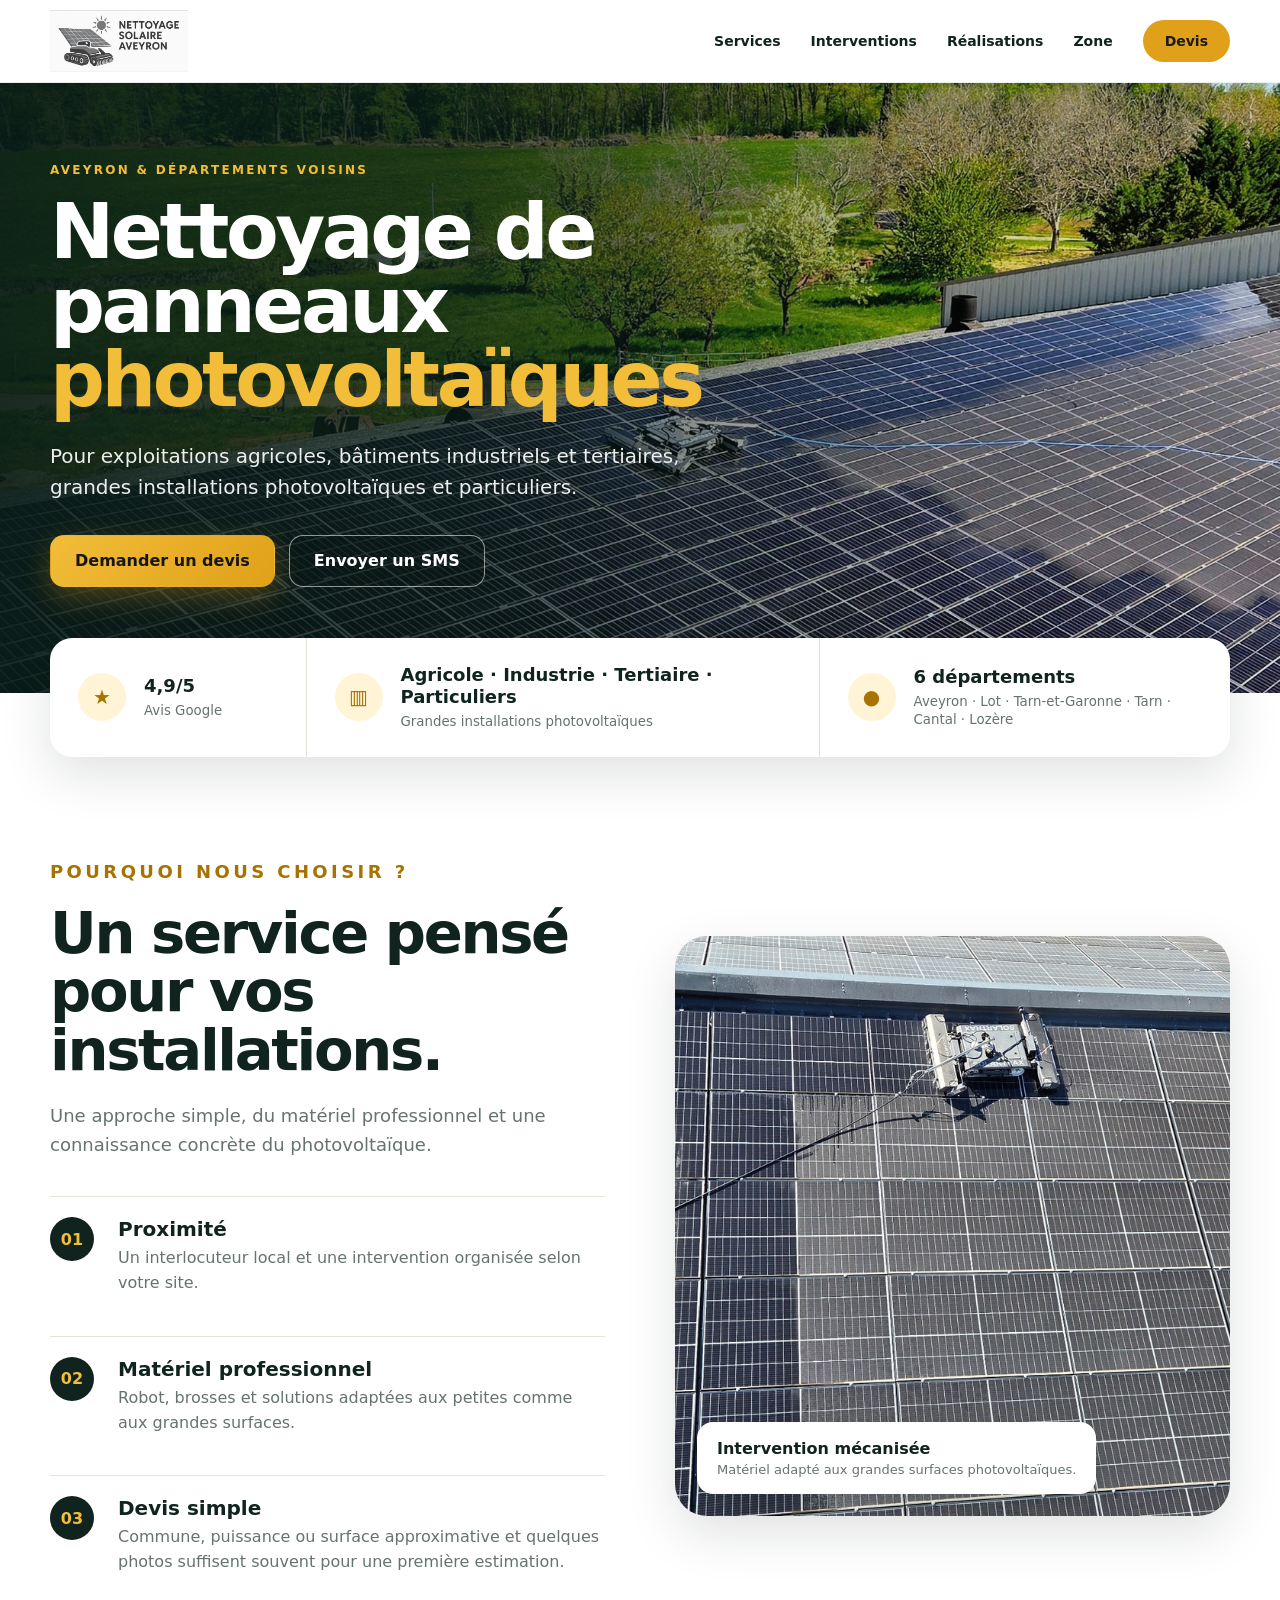
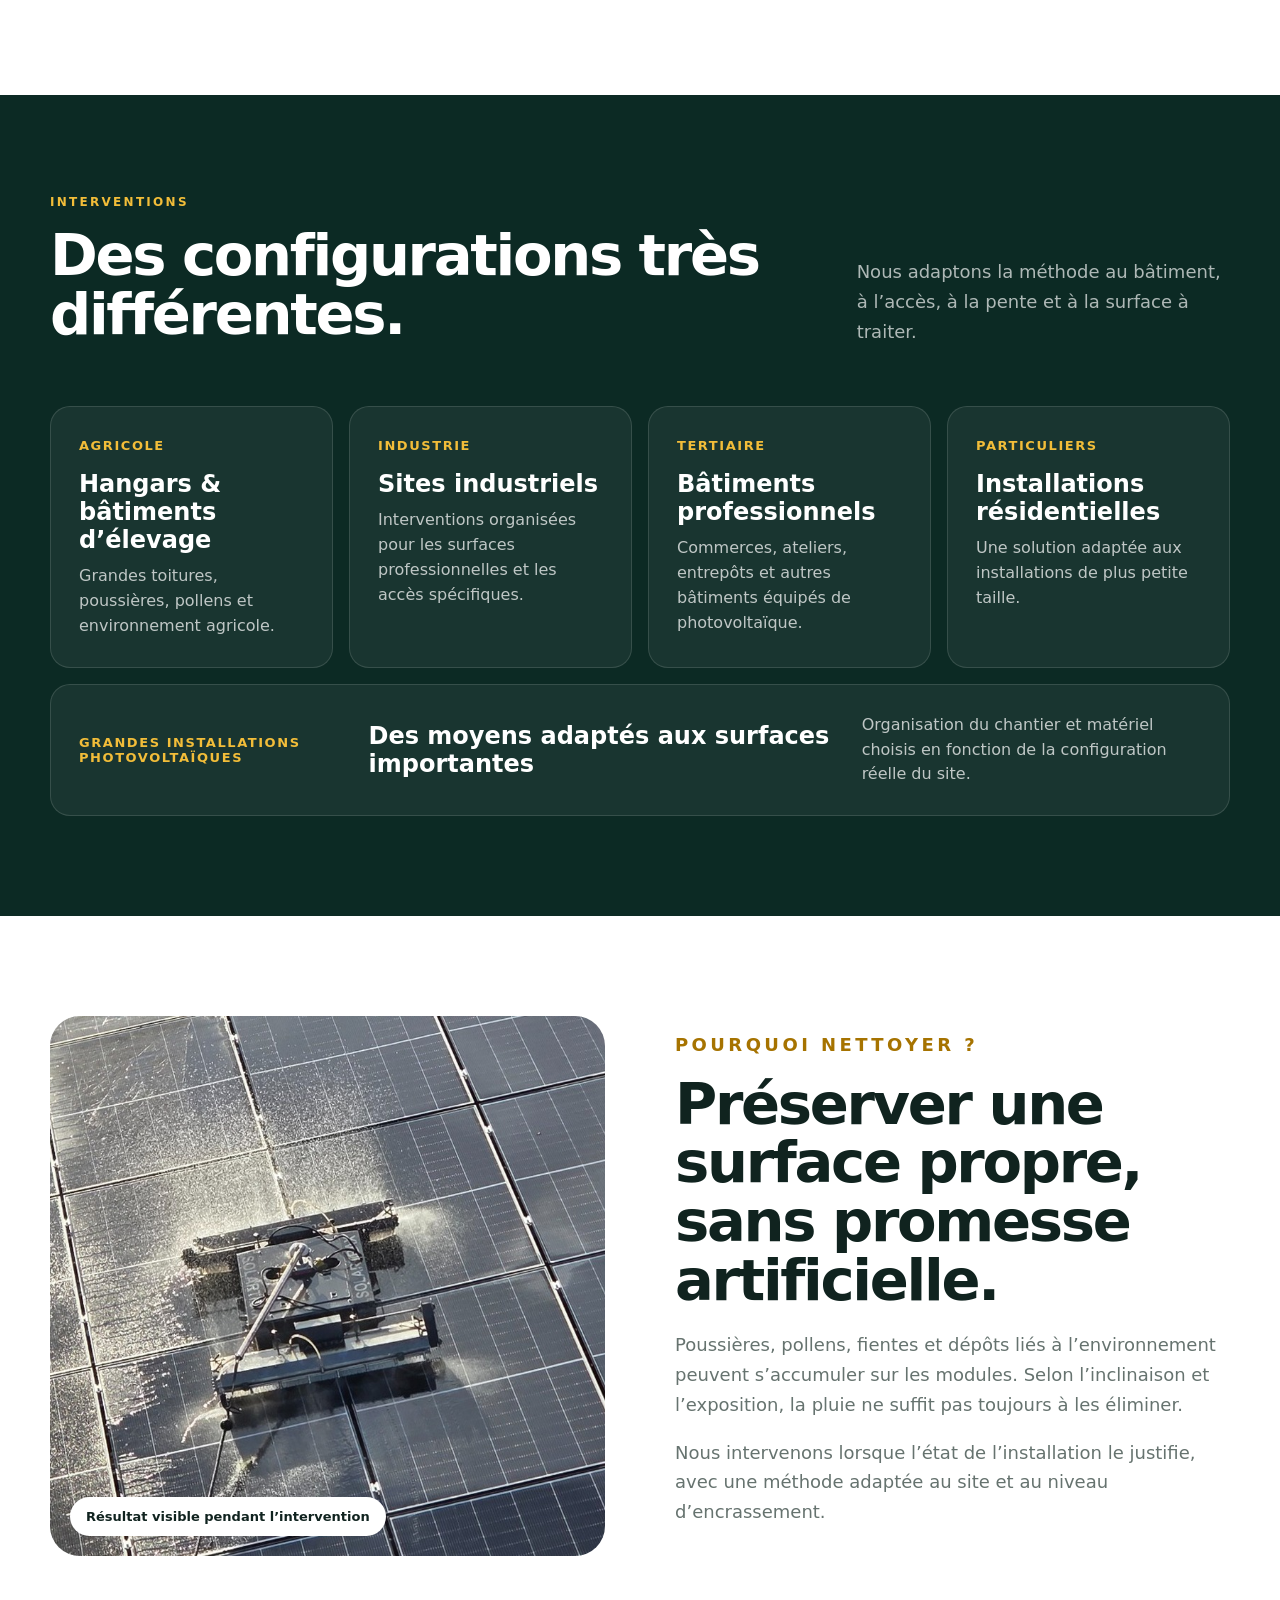
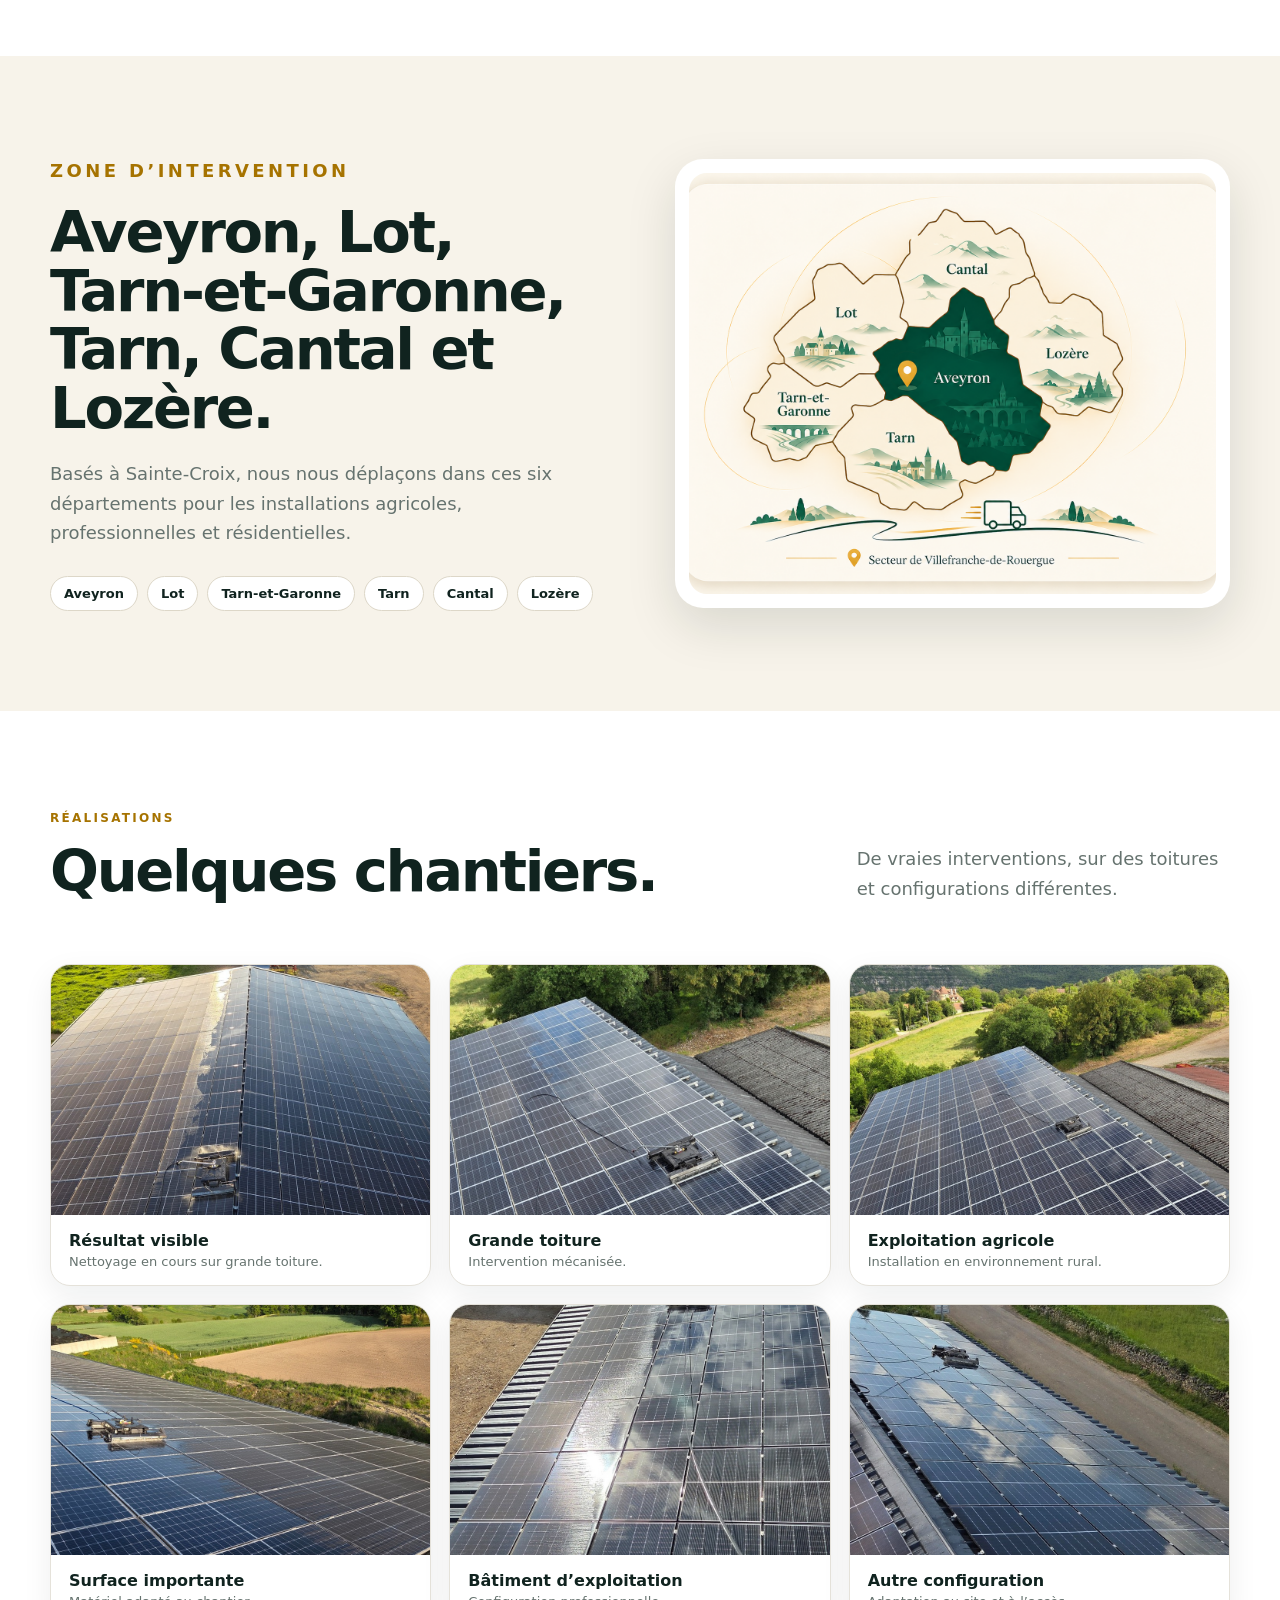
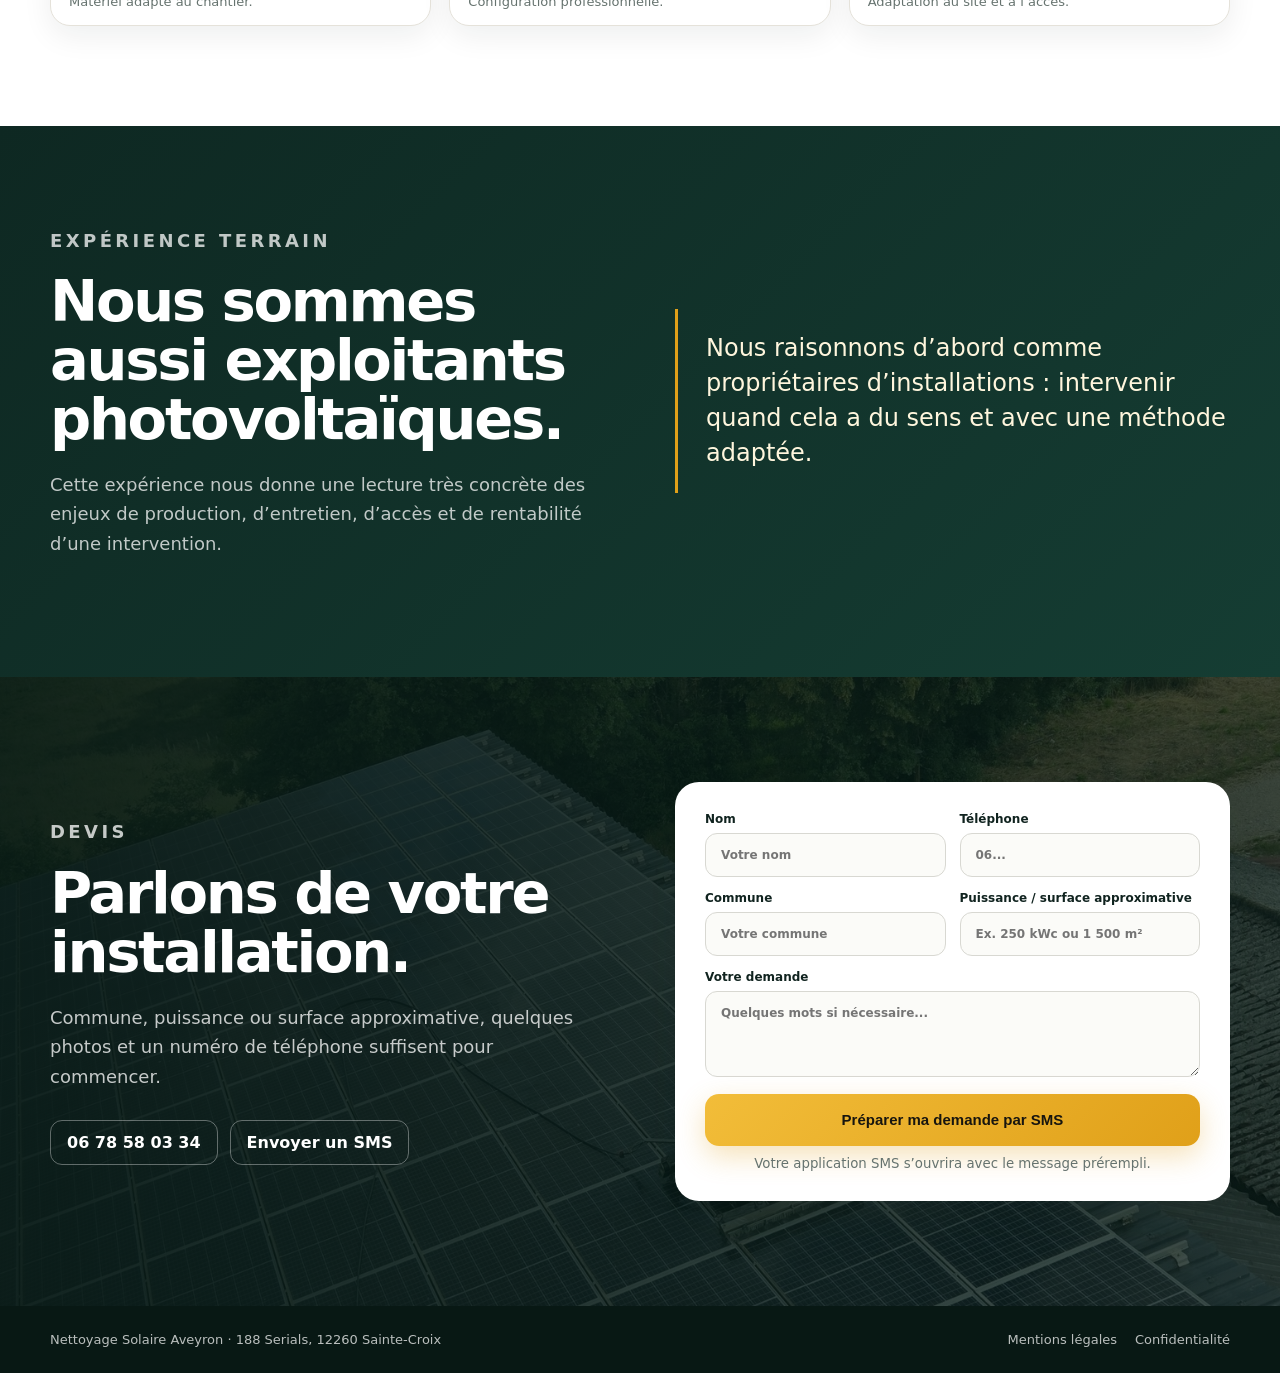
==== commit 04bd4d66: "Add files via upload" ====
--- a/index.html
+++ b/index.html
@@ -93,7 +93,8 @@
 <section class="section zone-section" id="zone">
   <div class="wrap zone-grid">
     <div class="zone-copy reveal"><p class="eyebrow dark">Zone d’intervention</p><h2>Aveyron, Lot, Tarn-et-Garonne, Tarn, Cantal et Lozère.</h2><p>Basés à Sainte-Croix, nous nous déplaçons dans ces six départements pour les installations agricoles, professionnelles et résidentielles.</p><div class="chips"><span>Aveyron</span><span>Lot</span><span>Tarn-et-Garonne</span><span>Tarn</span><span>Cantal</span><span>Lozère</span></div></div>
-    <figure class="map-card reveal"><img src="assets/zone-map-v710.png" alt="Carte de la zone d’intervention autour de l’Aveyron"><figcaption>Le point indique le secteur de Villefranche-de-Rouergue.</figcaption></figure>
+    <figure class="map-card reveal"><img src="assets/zone-map-v710.png" alt="Carte de la zone d’intervention autour de l’Aveyron">
+</figure>
   </div>
 </section>
 
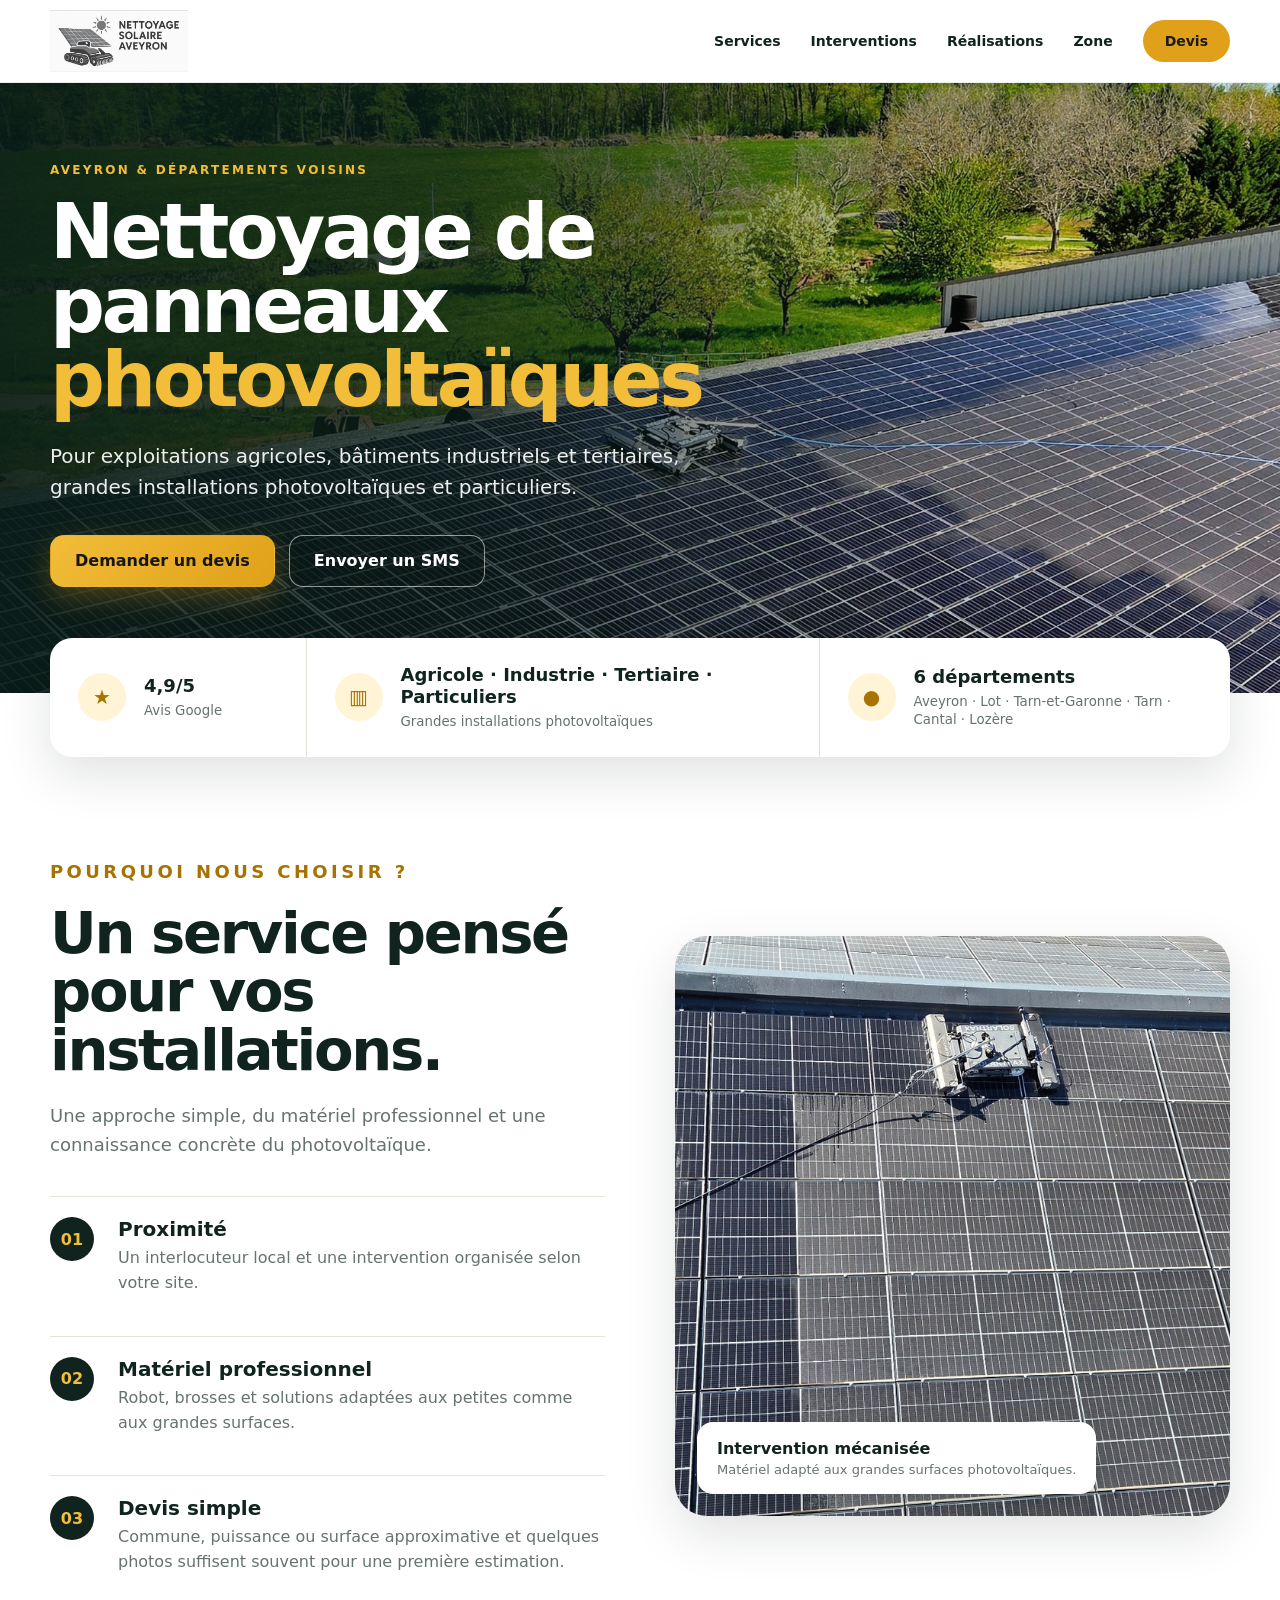
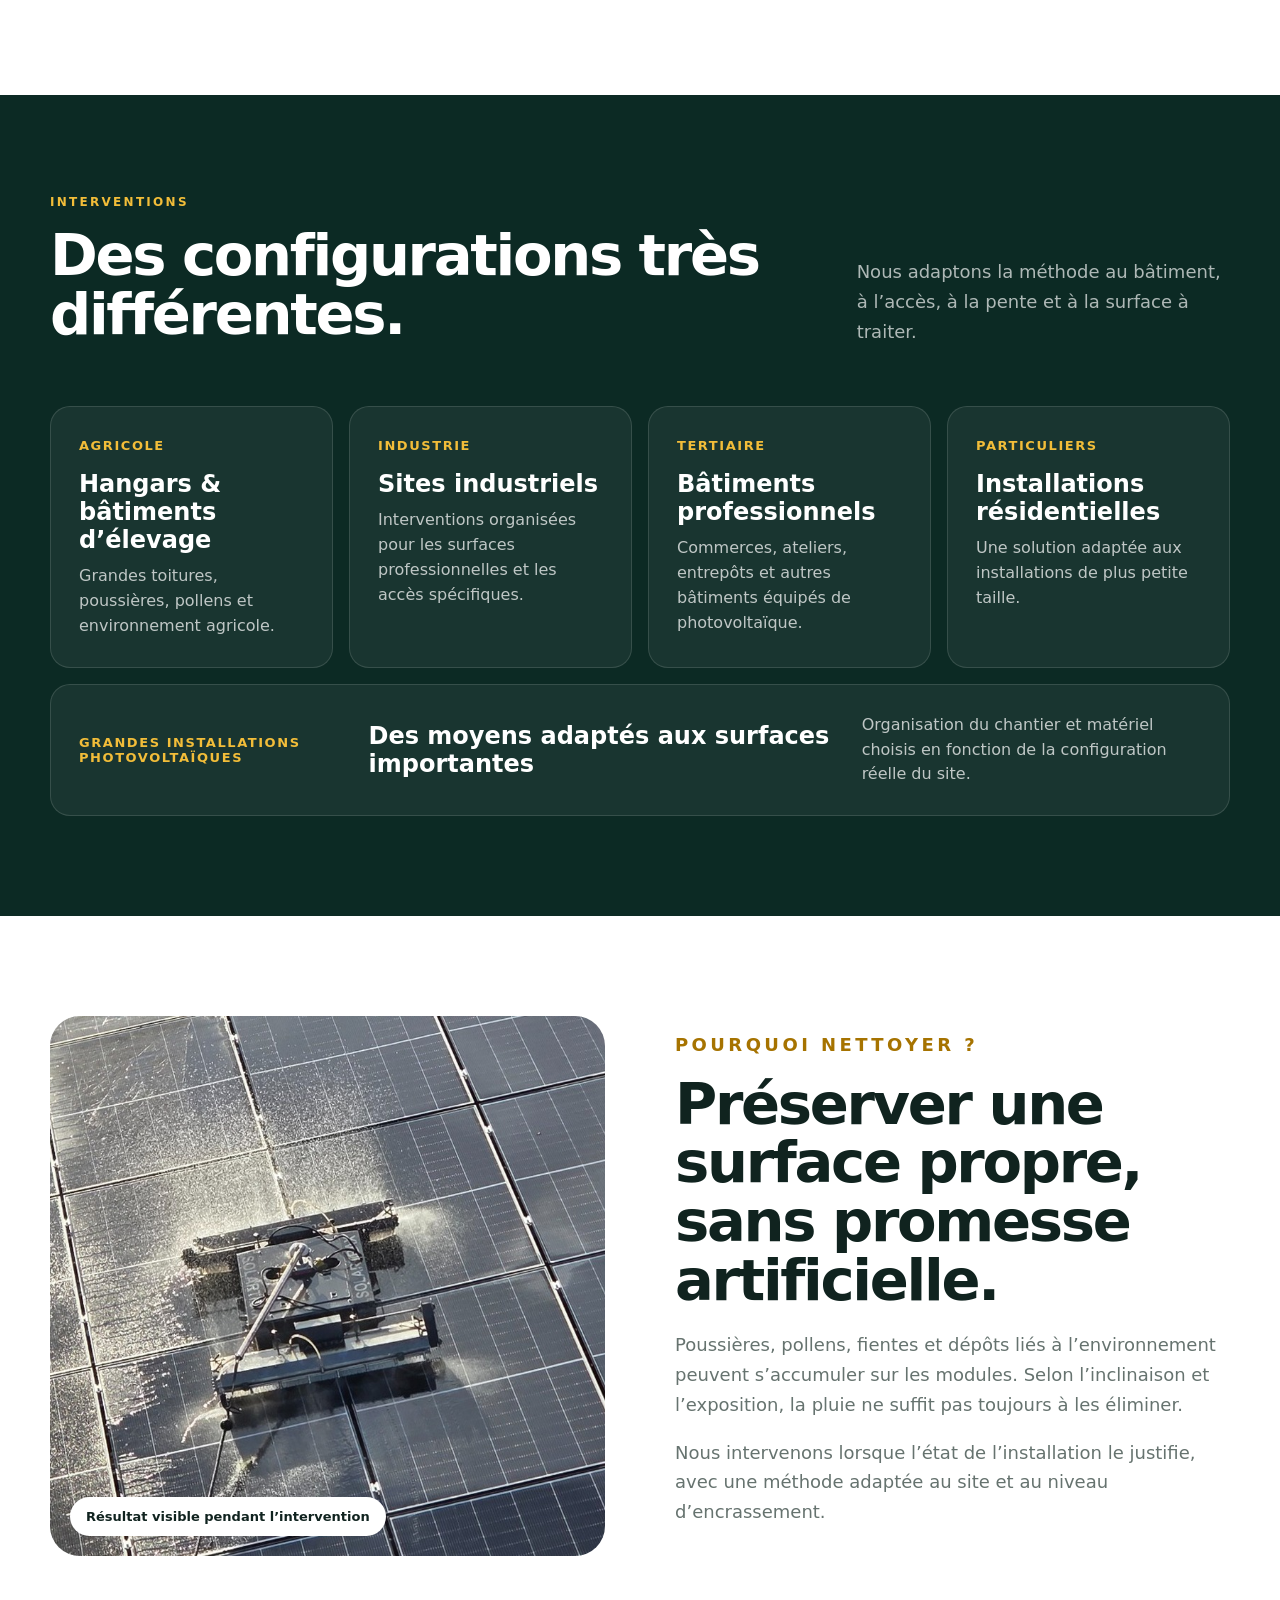
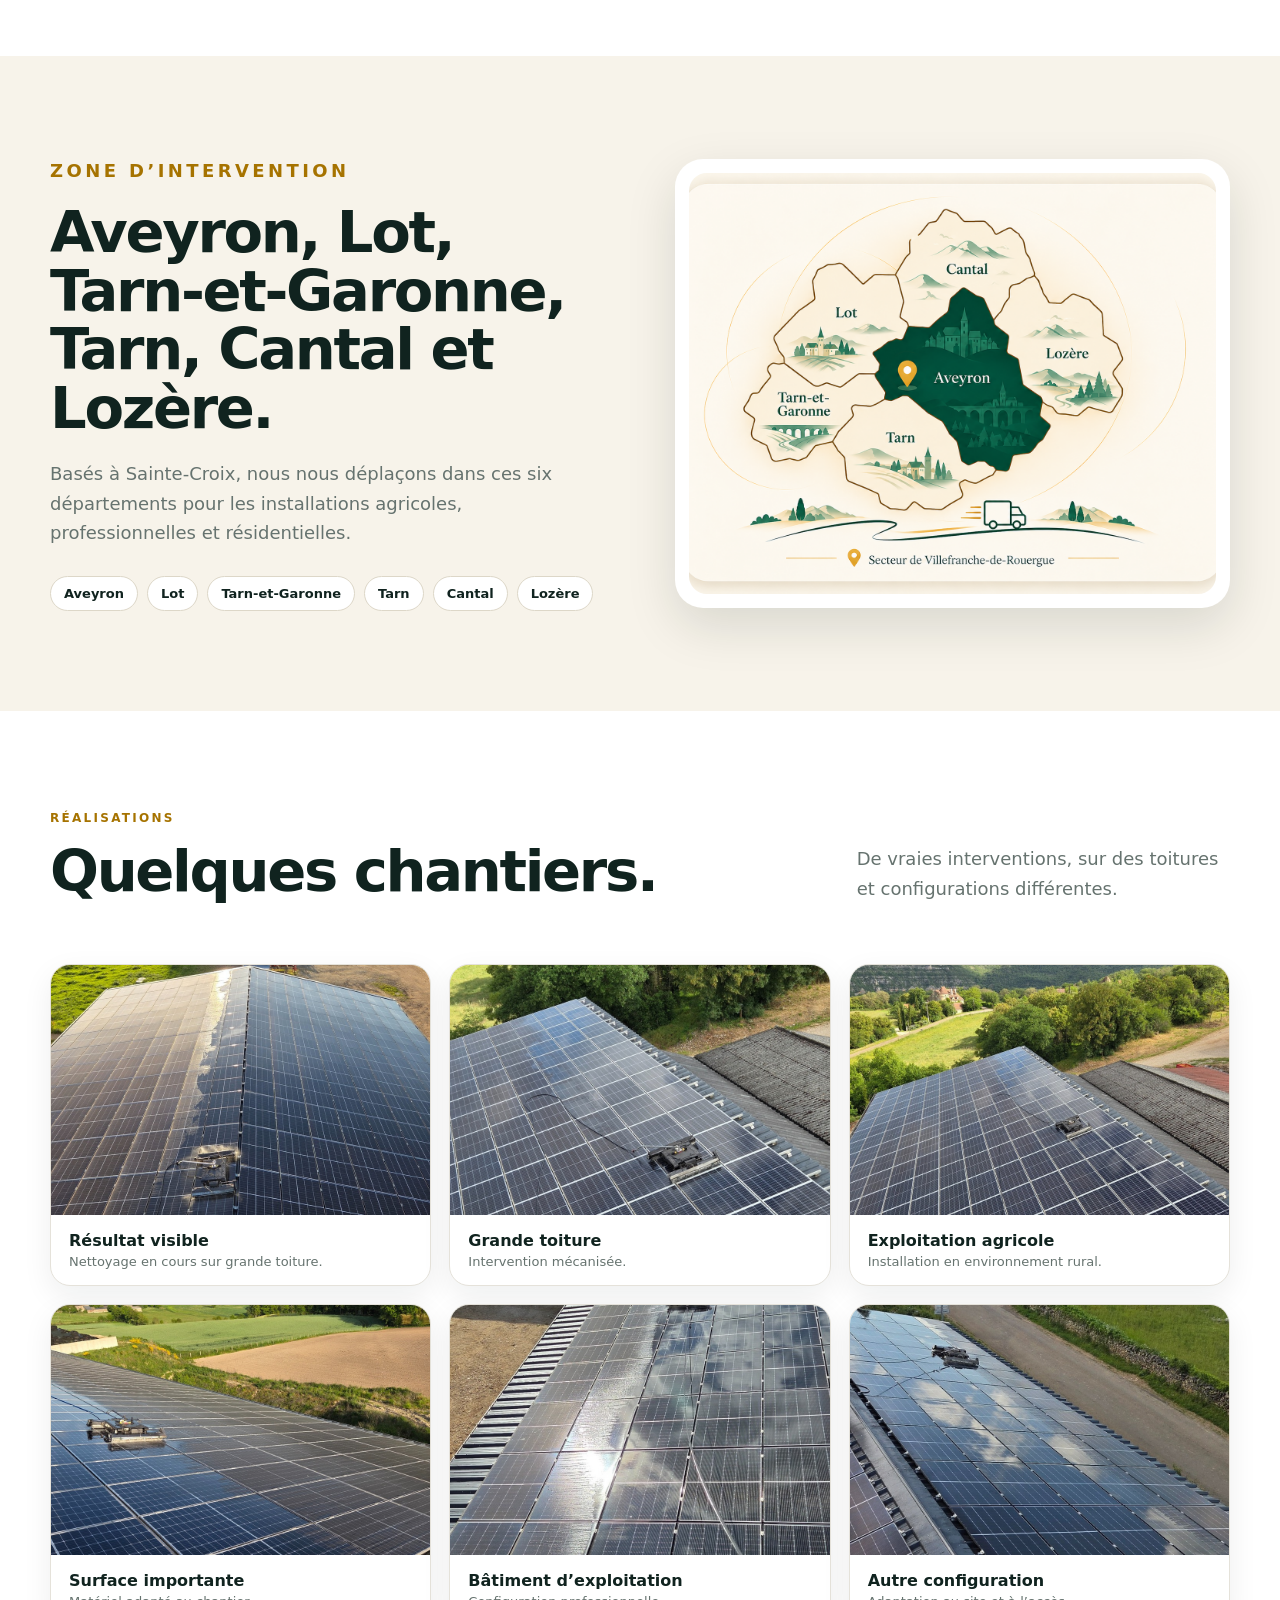
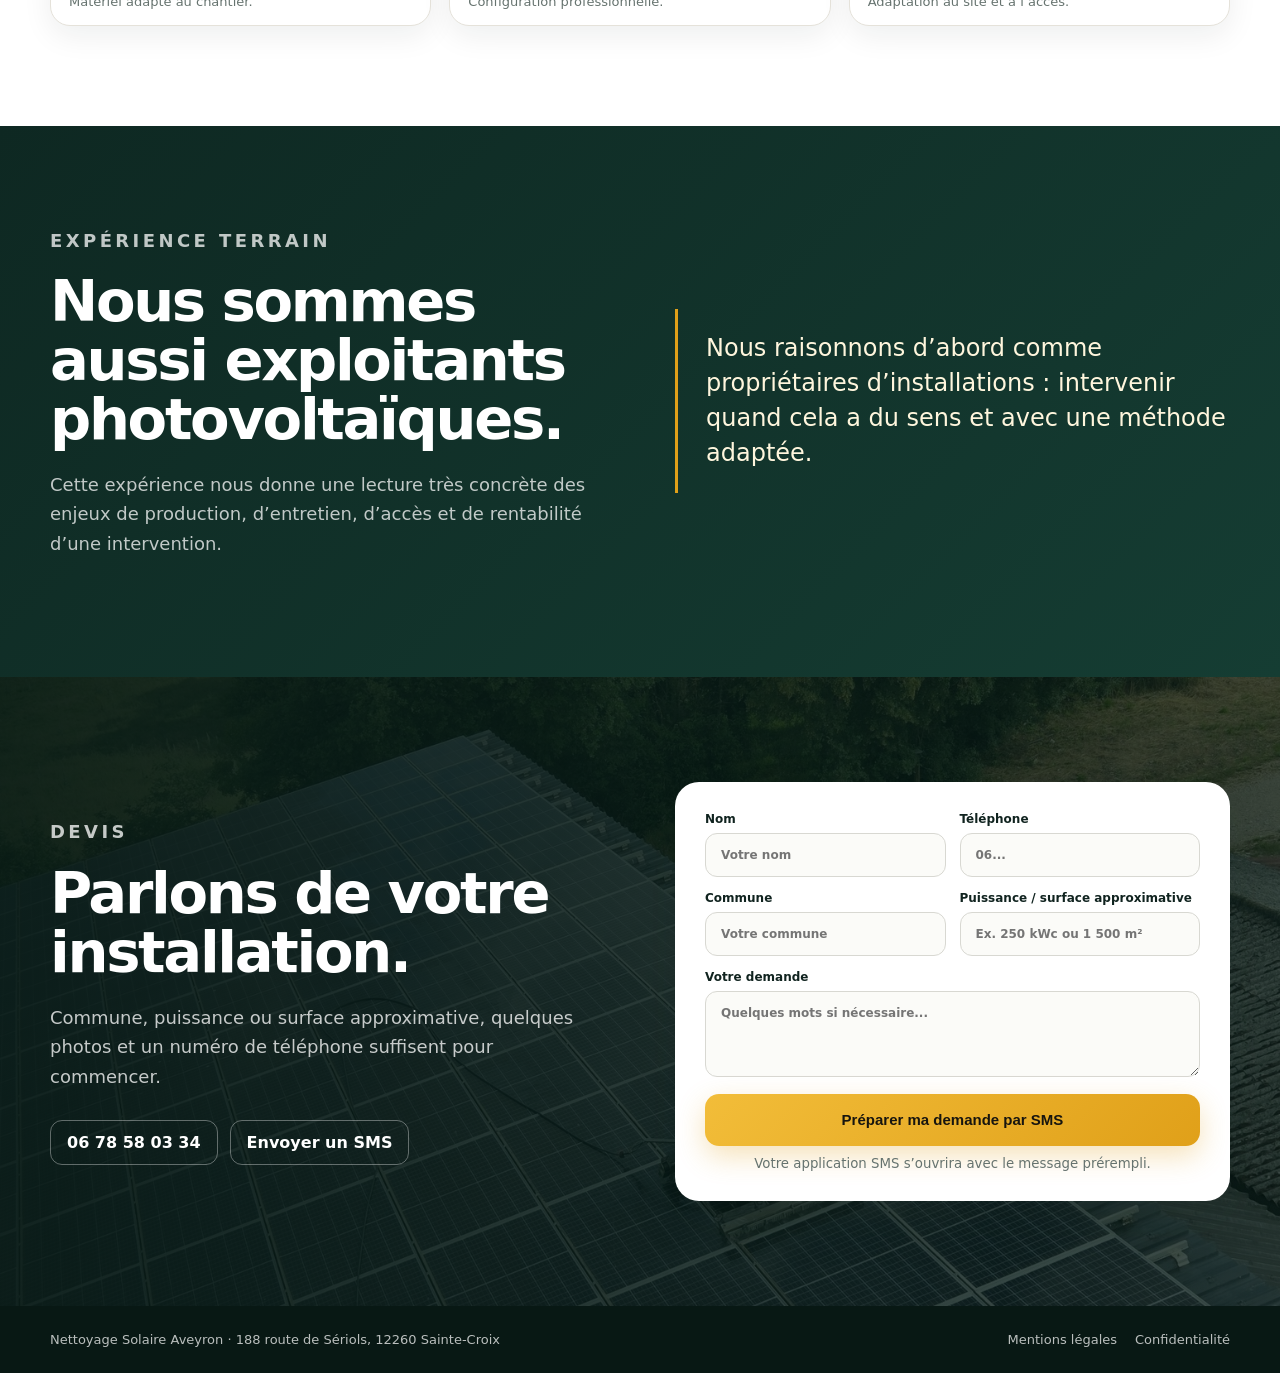
==== commit adac3c32: "Add files via upload" ====
--- a/index.html
+++ b/index.html
@@ -17,7 +17,7 @@
   <script type="application/ld+json">{
     "@context":"https://schema.org","@type":"LocalBusiness","name":"Nettoyage Solaire Aveyron",
     "url":"https://nettoyage-solaire-aveyron.fr/","telephone":"+33678580334",
-    "address":{"@type":"PostalAddress","streetAddress":"188 Serials","postalCode":"12260","addressLocality":"Sainte-Croix","addressCountry":"FR"},
+    "address":{"@type":"PostalAddress","streetAddress":"188 route de Sériols","postalCode":"12260","addressLocality":"Sainte-Croix","addressCountry":"FR"},
     "areaServed":["Aveyron","Lot","Tarn-et-Garonne","Tarn","Cantal","Lozère"],
     "description":"Nettoyage professionnel de panneaux photovoltaïques pour exploitations agricoles, industrie, tertiaire, grandes installations et particuliers."
   }</script>
@@ -131,6 +131,6 @@
 </section>
 </main>
 
-<footer><div class="wrap footer-inner"><span>Nettoyage Solaire Aveyron · 188 Serials, 12260 Sainte-Croix</span><nav><a href="mentions-legales.html">Mentions légales</a><a href="confidentialite.html">Confidentialité</a></nav></div></footer>
+<footer><div class="wrap footer-inner"><span>Nettoyage Solaire Aveyron · 188 route de Sériols, 12260 Sainte-Croix</span><nav><a href="mentions-legales.html">Mentions légales</a><a href="confidentialite.html">Confidentialité</a></nav></div></footer>
 <script src="script-v700.js"></script>
 </body></html>
